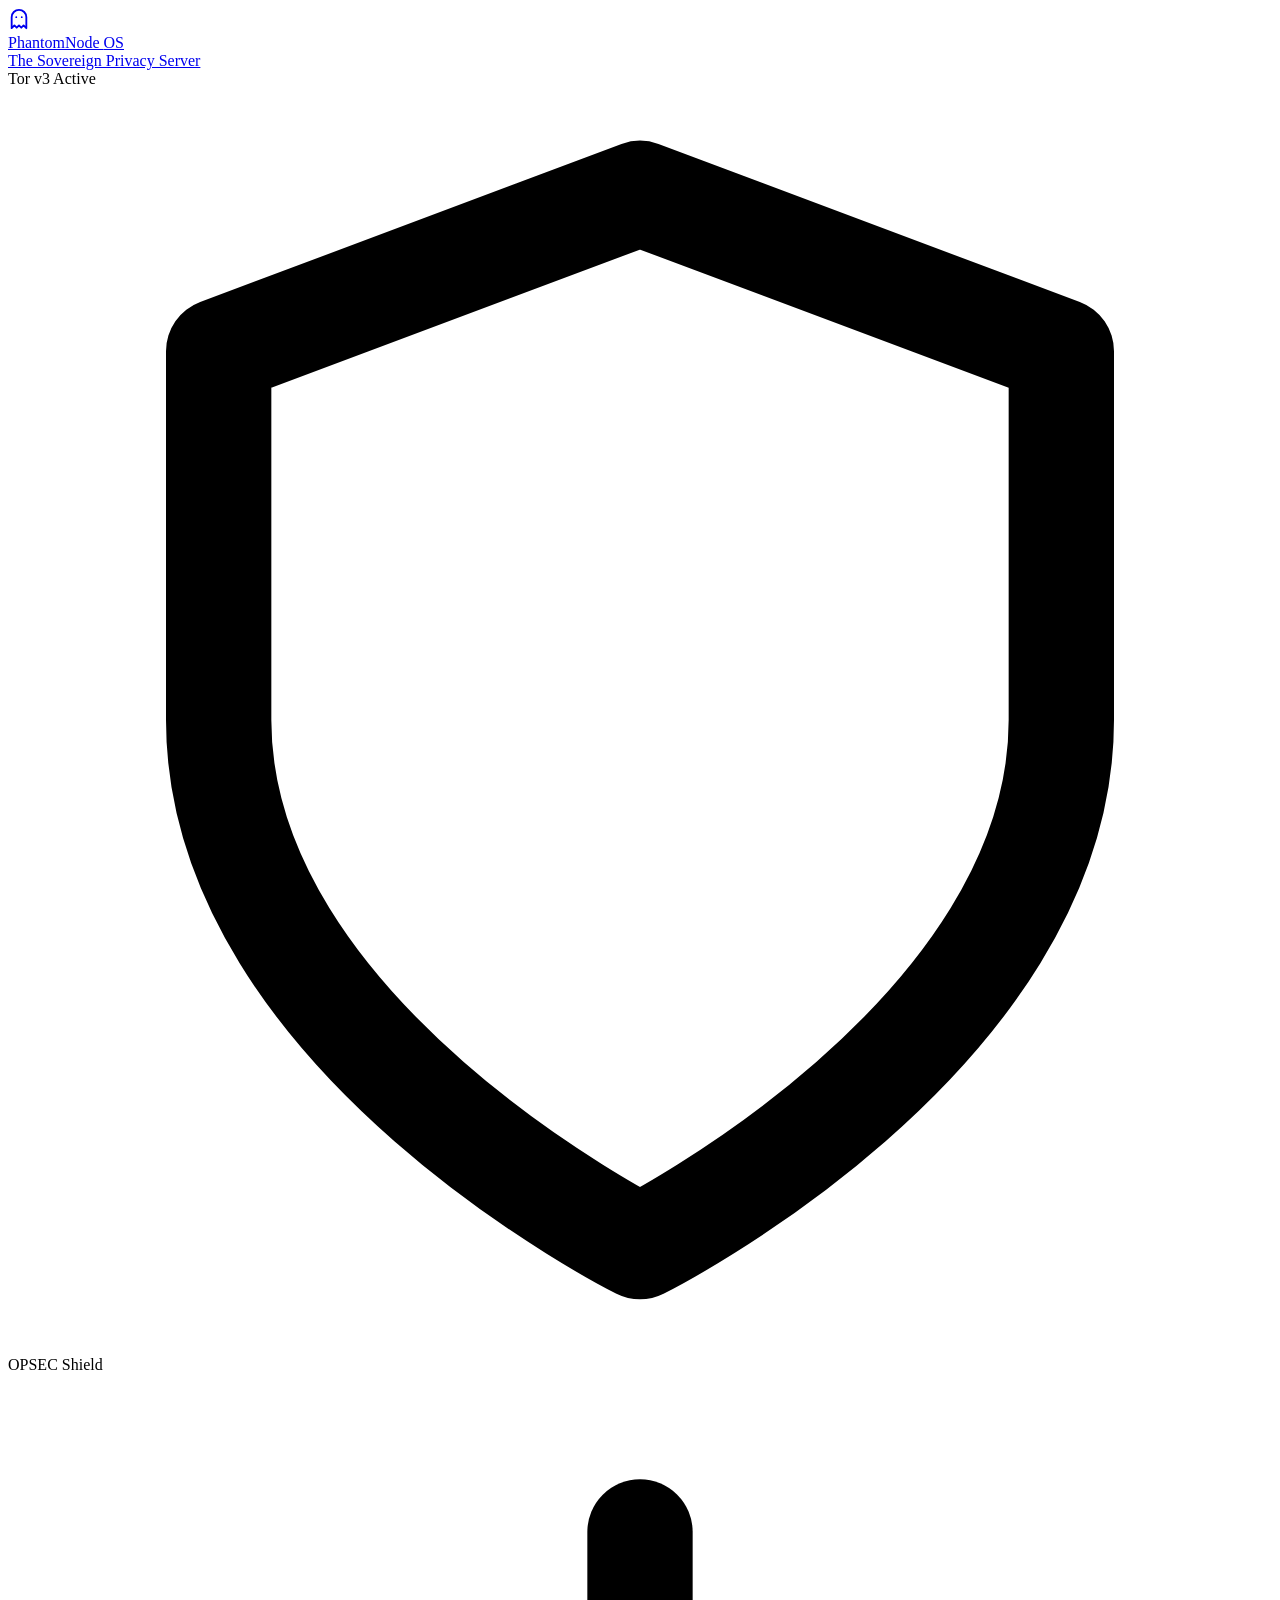
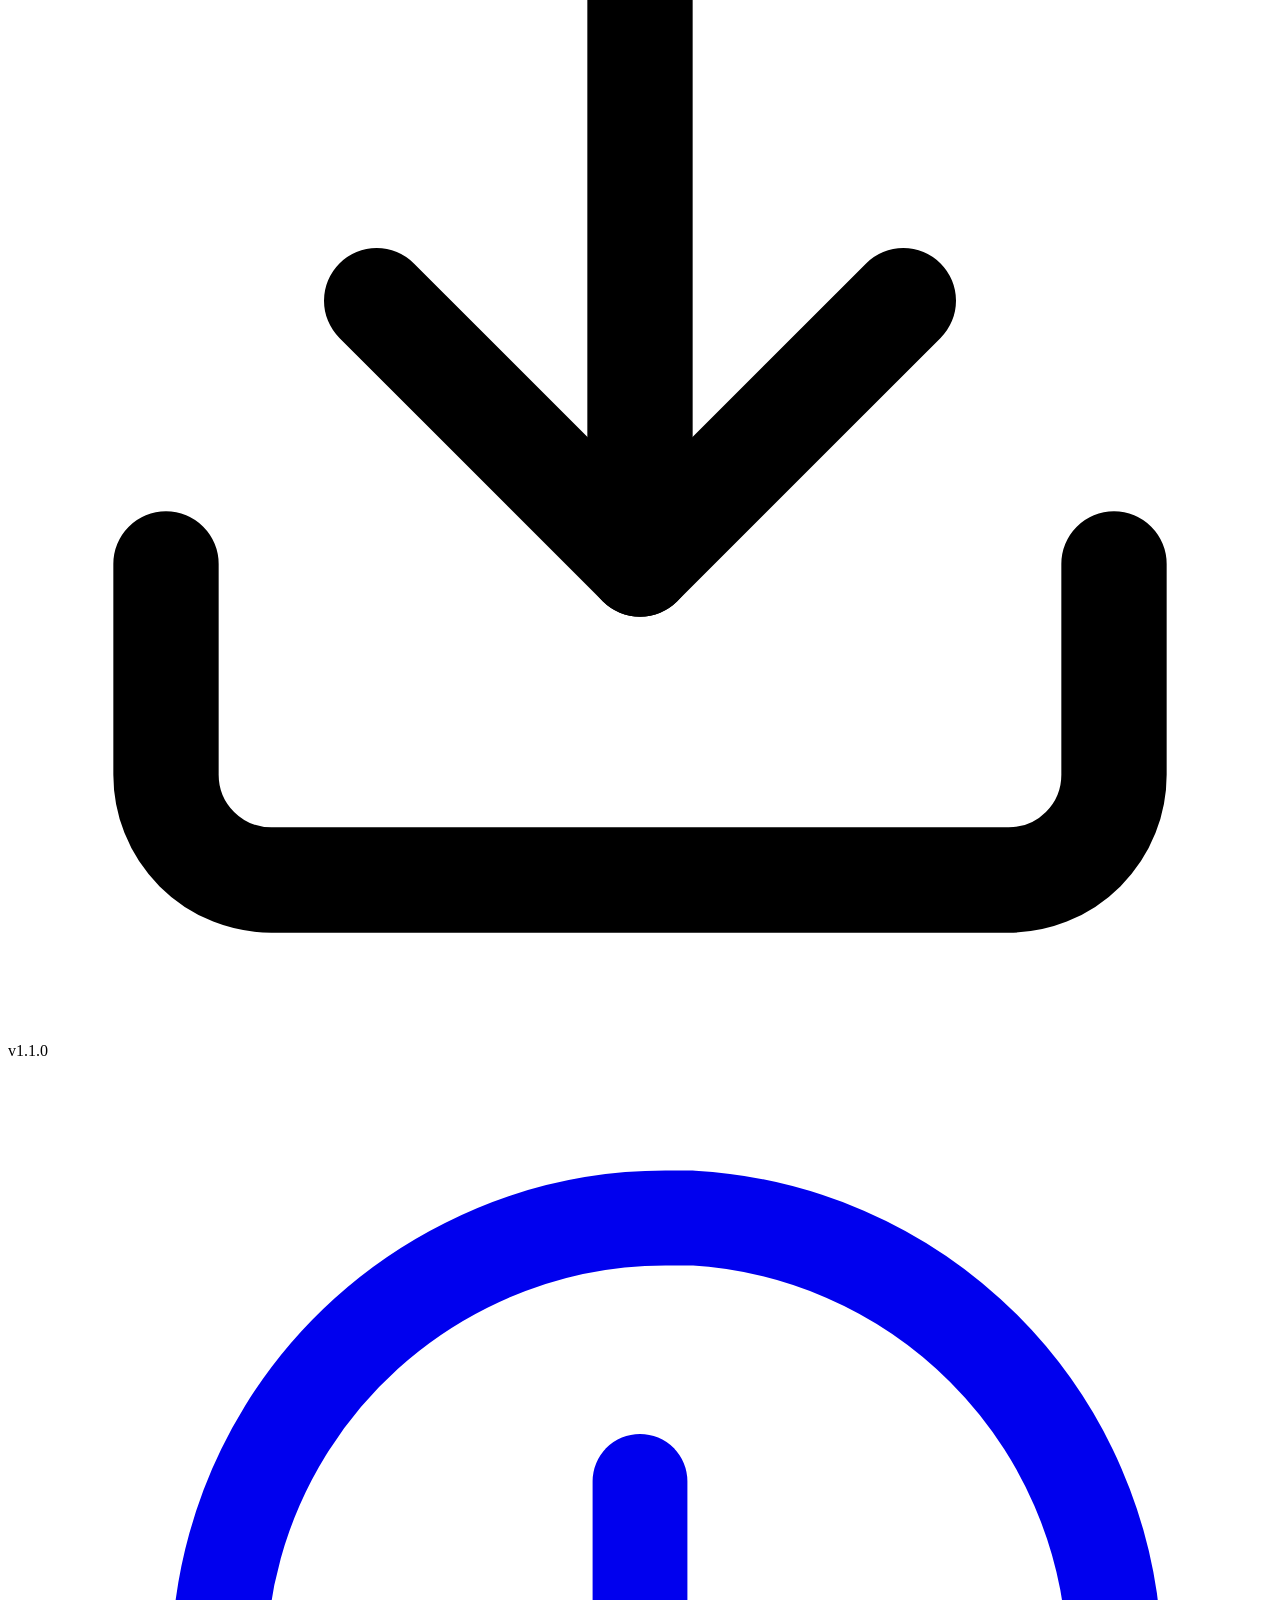
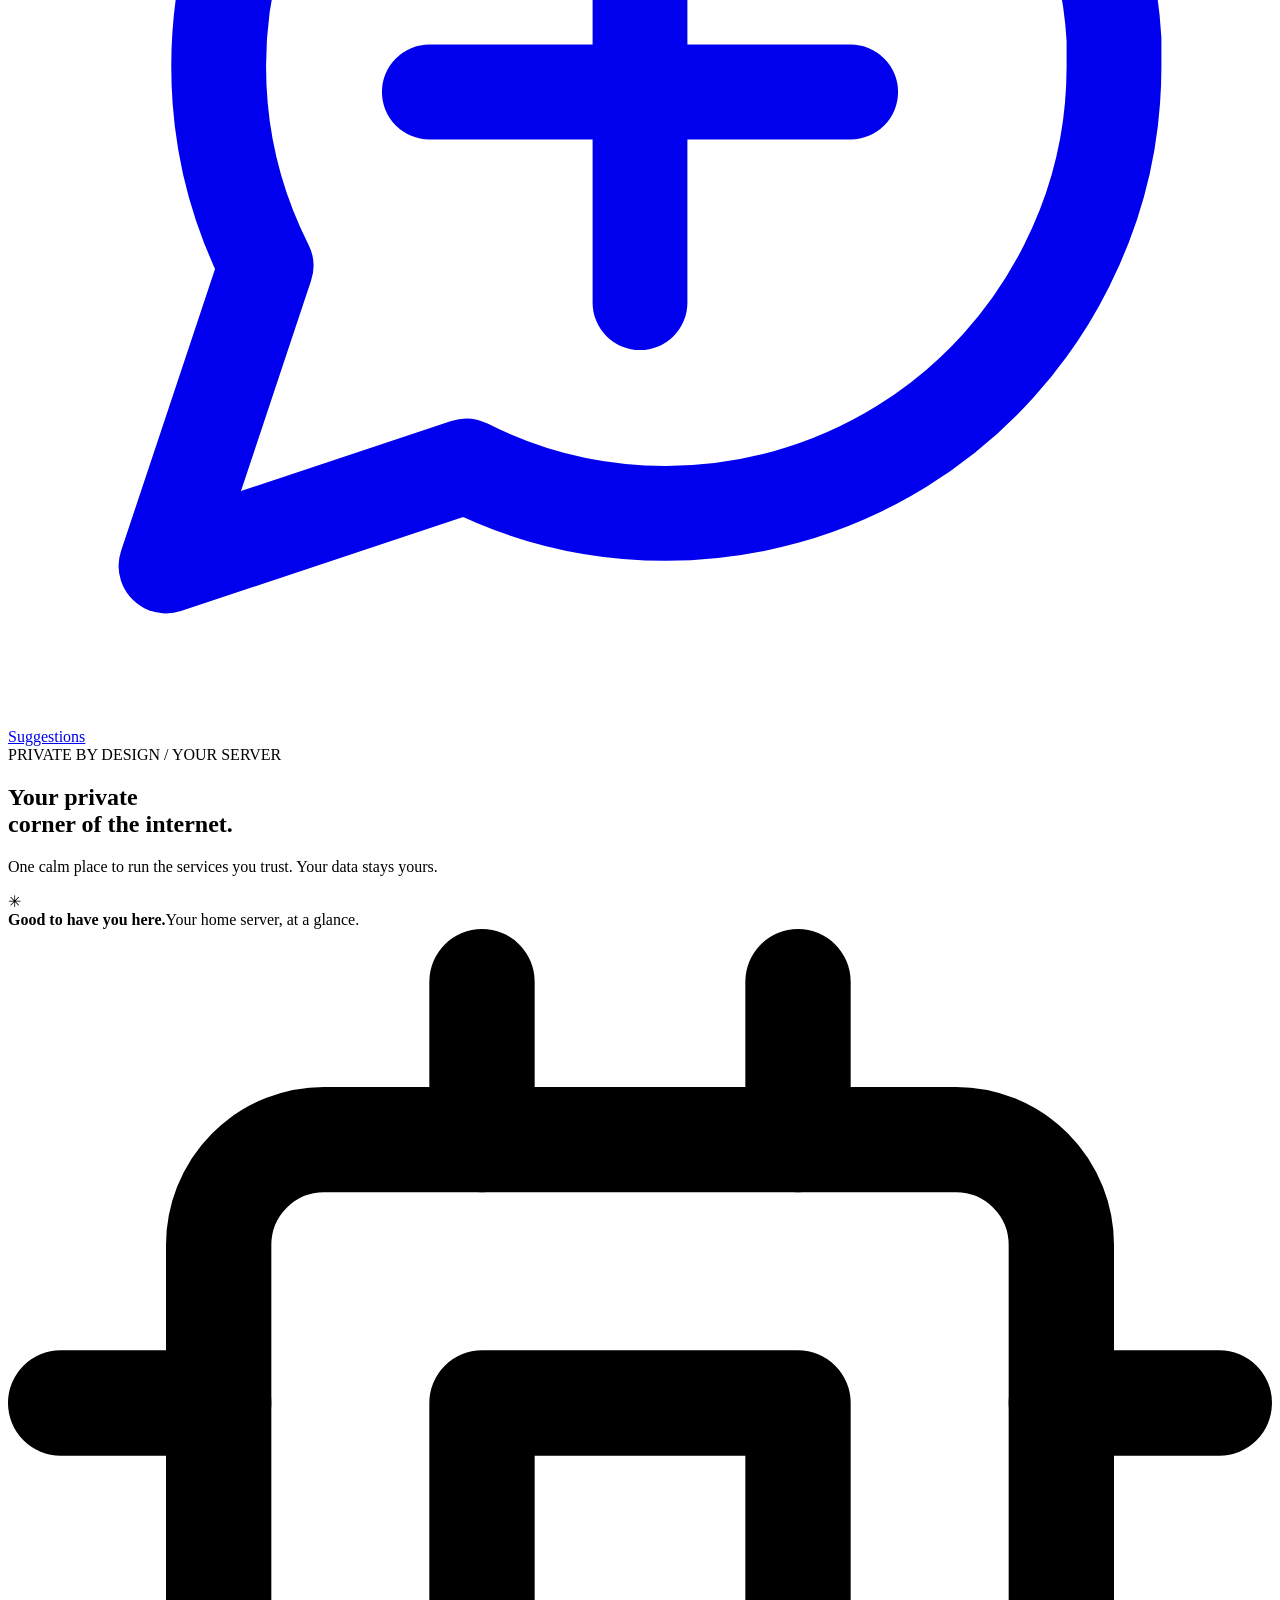
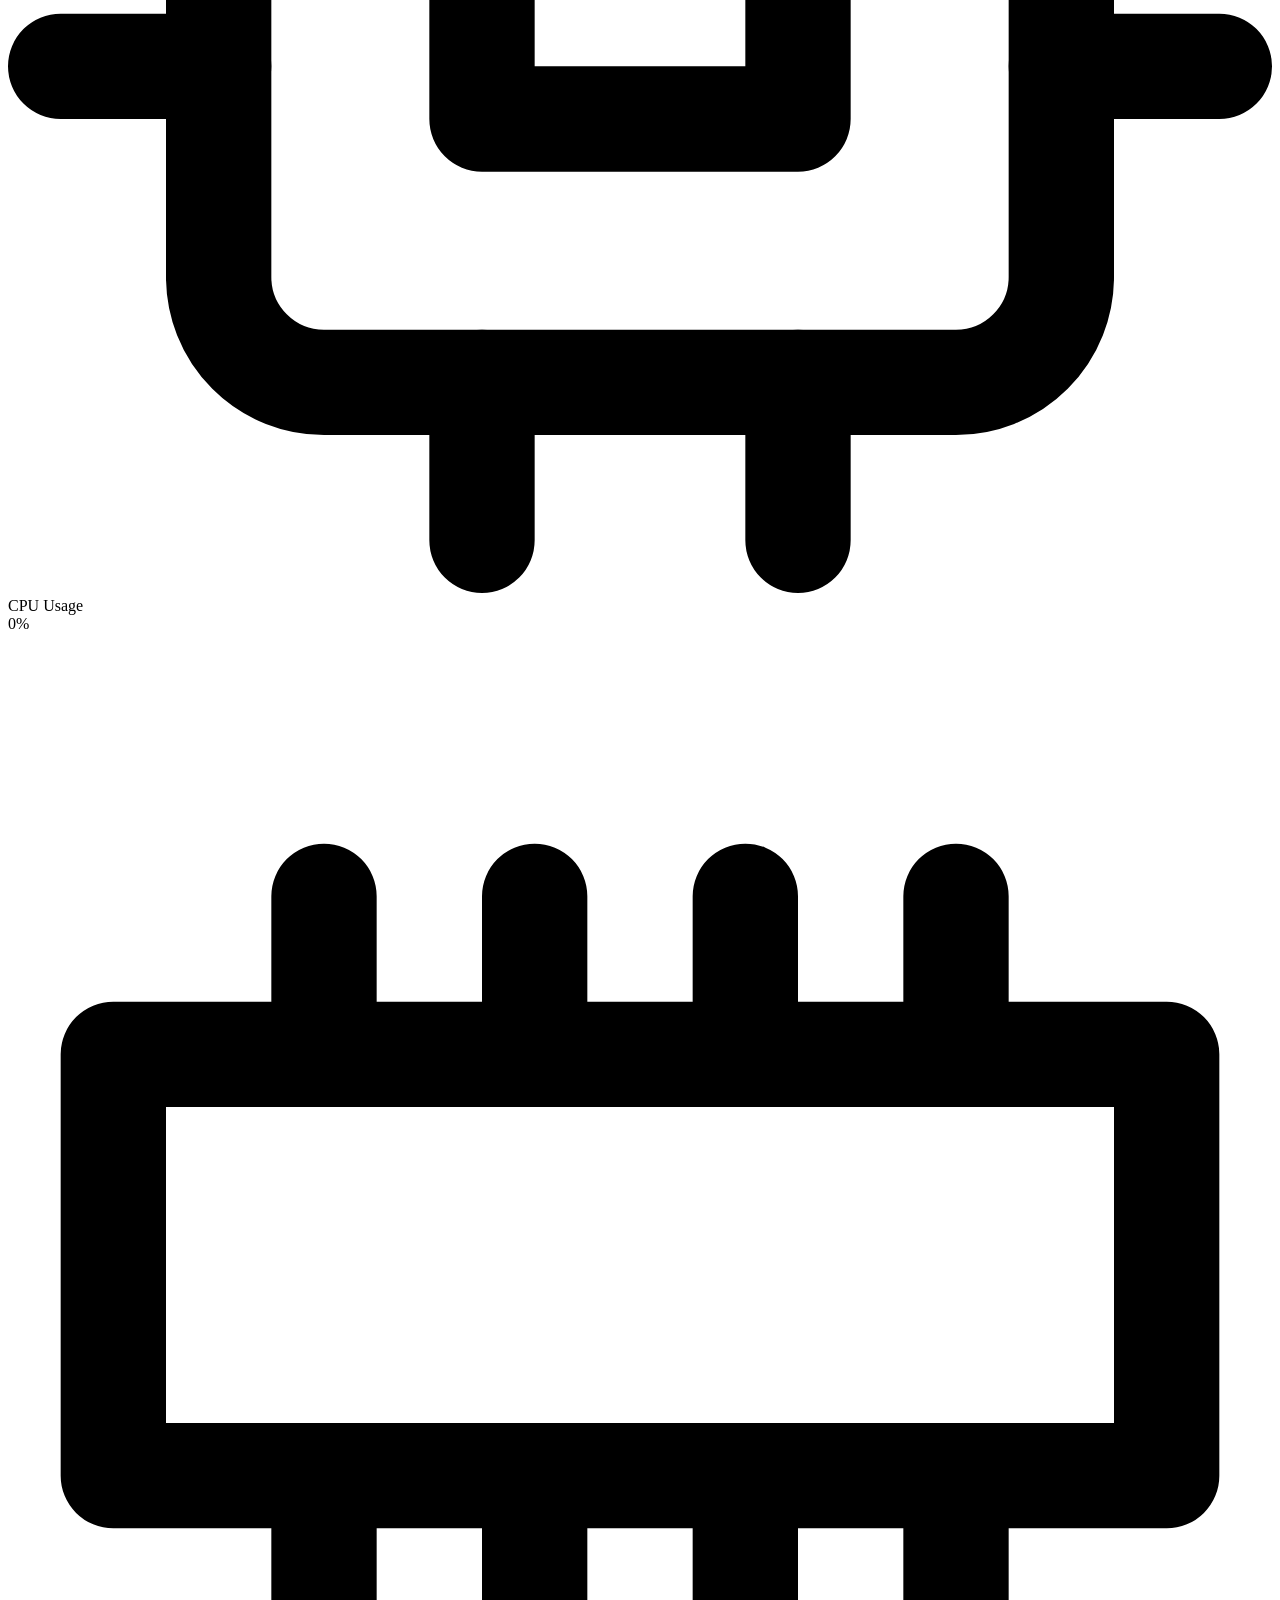
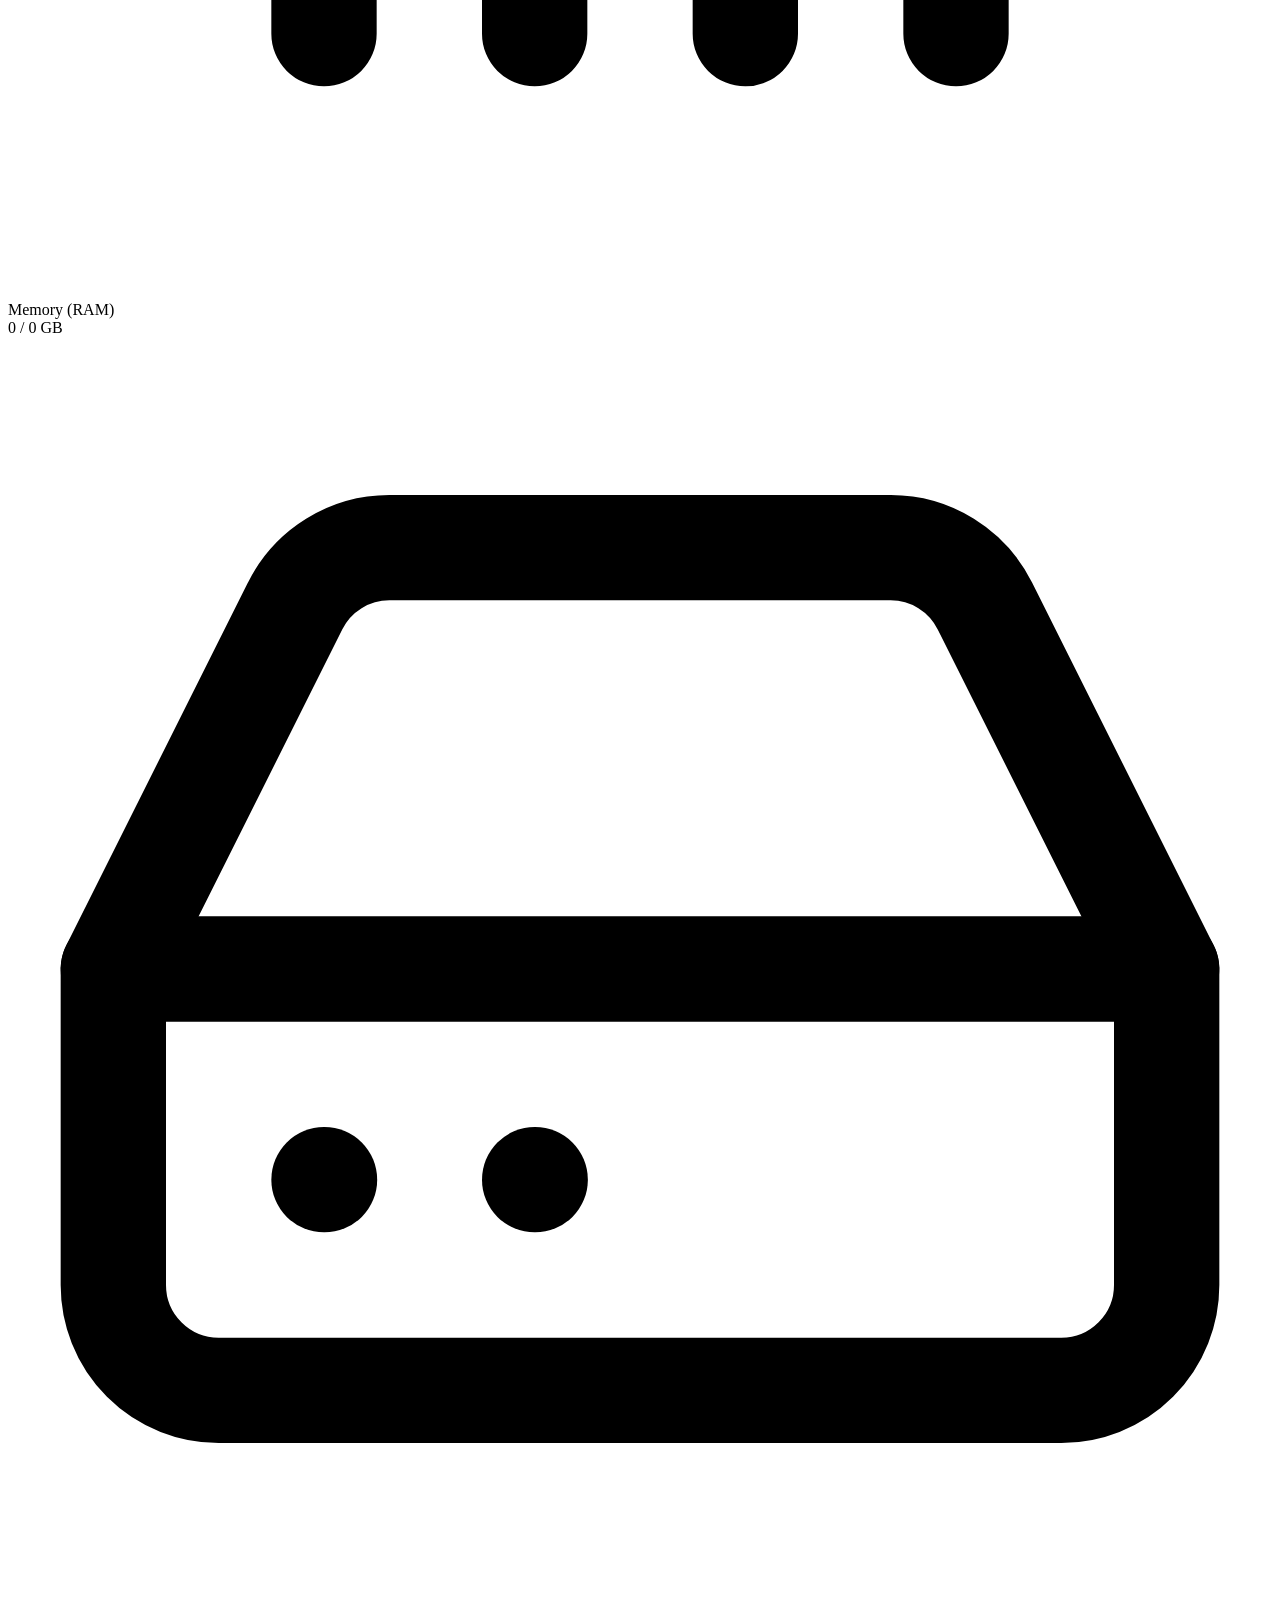
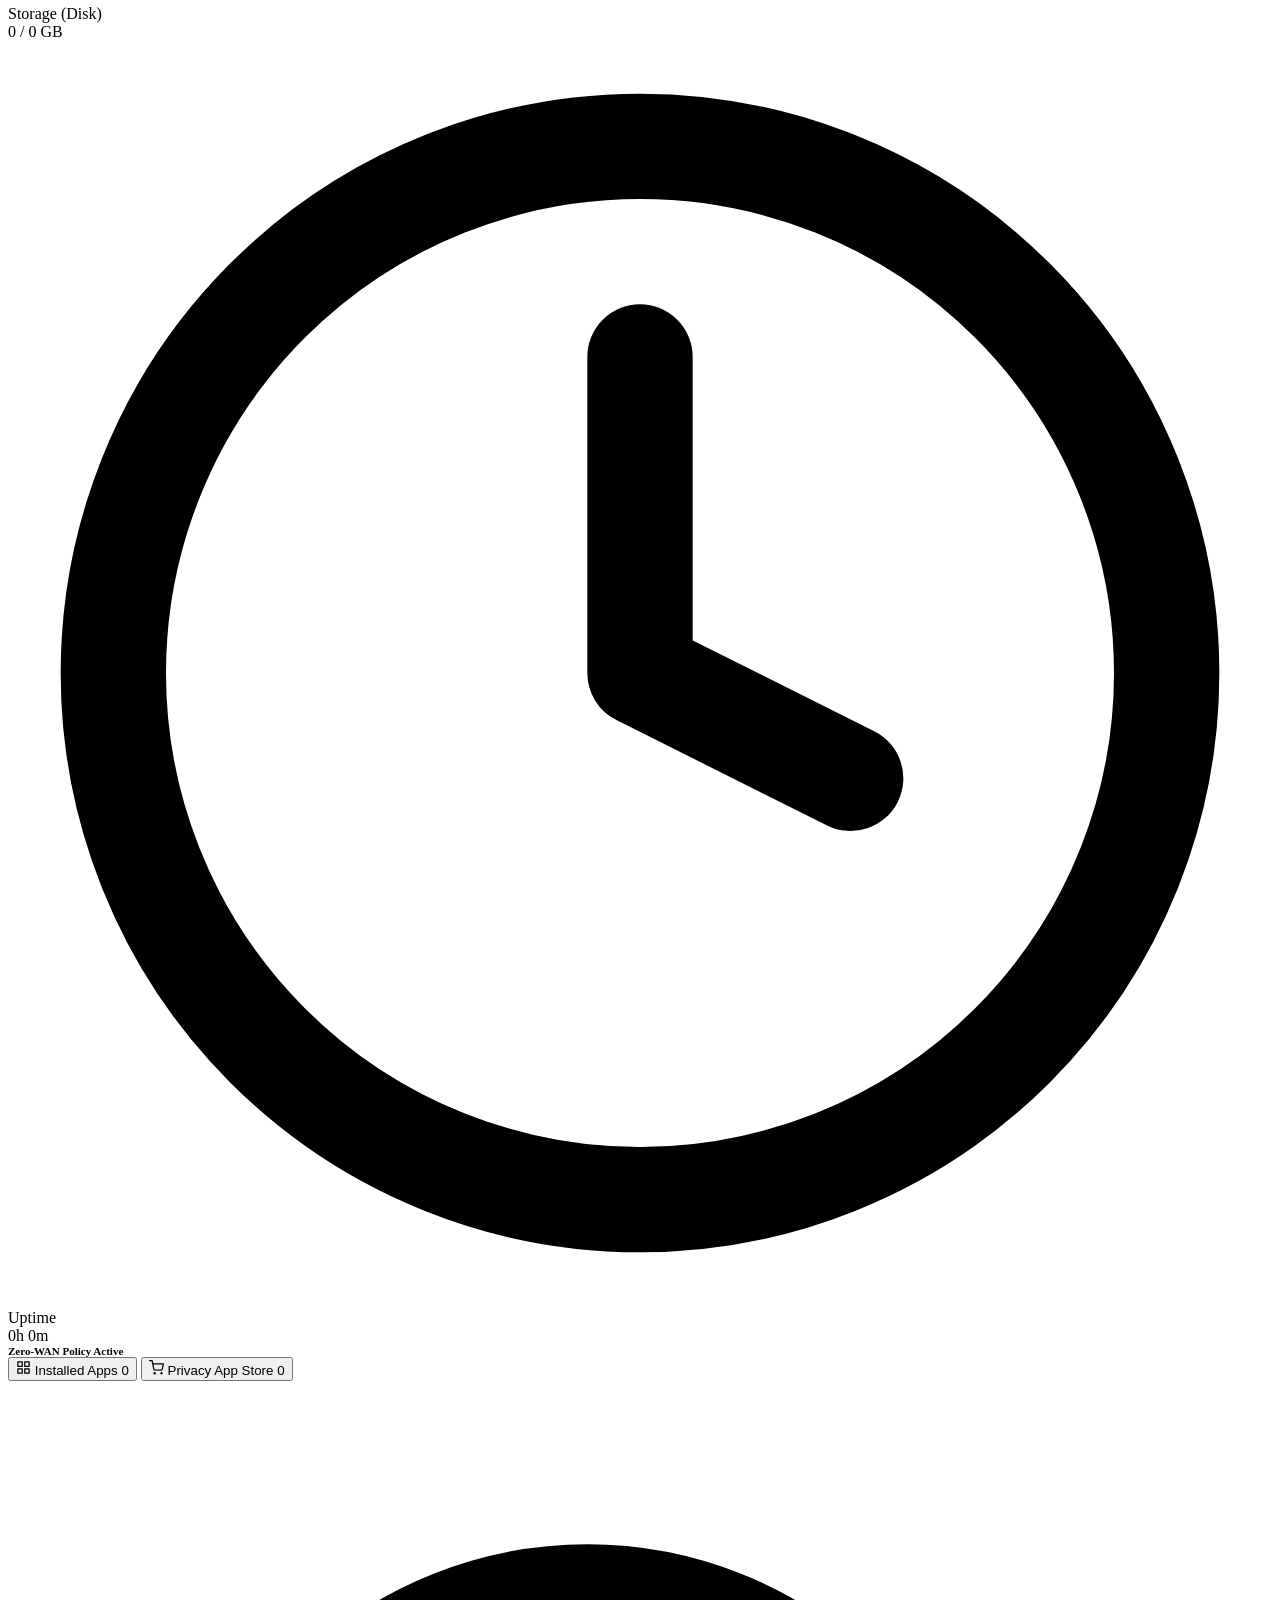
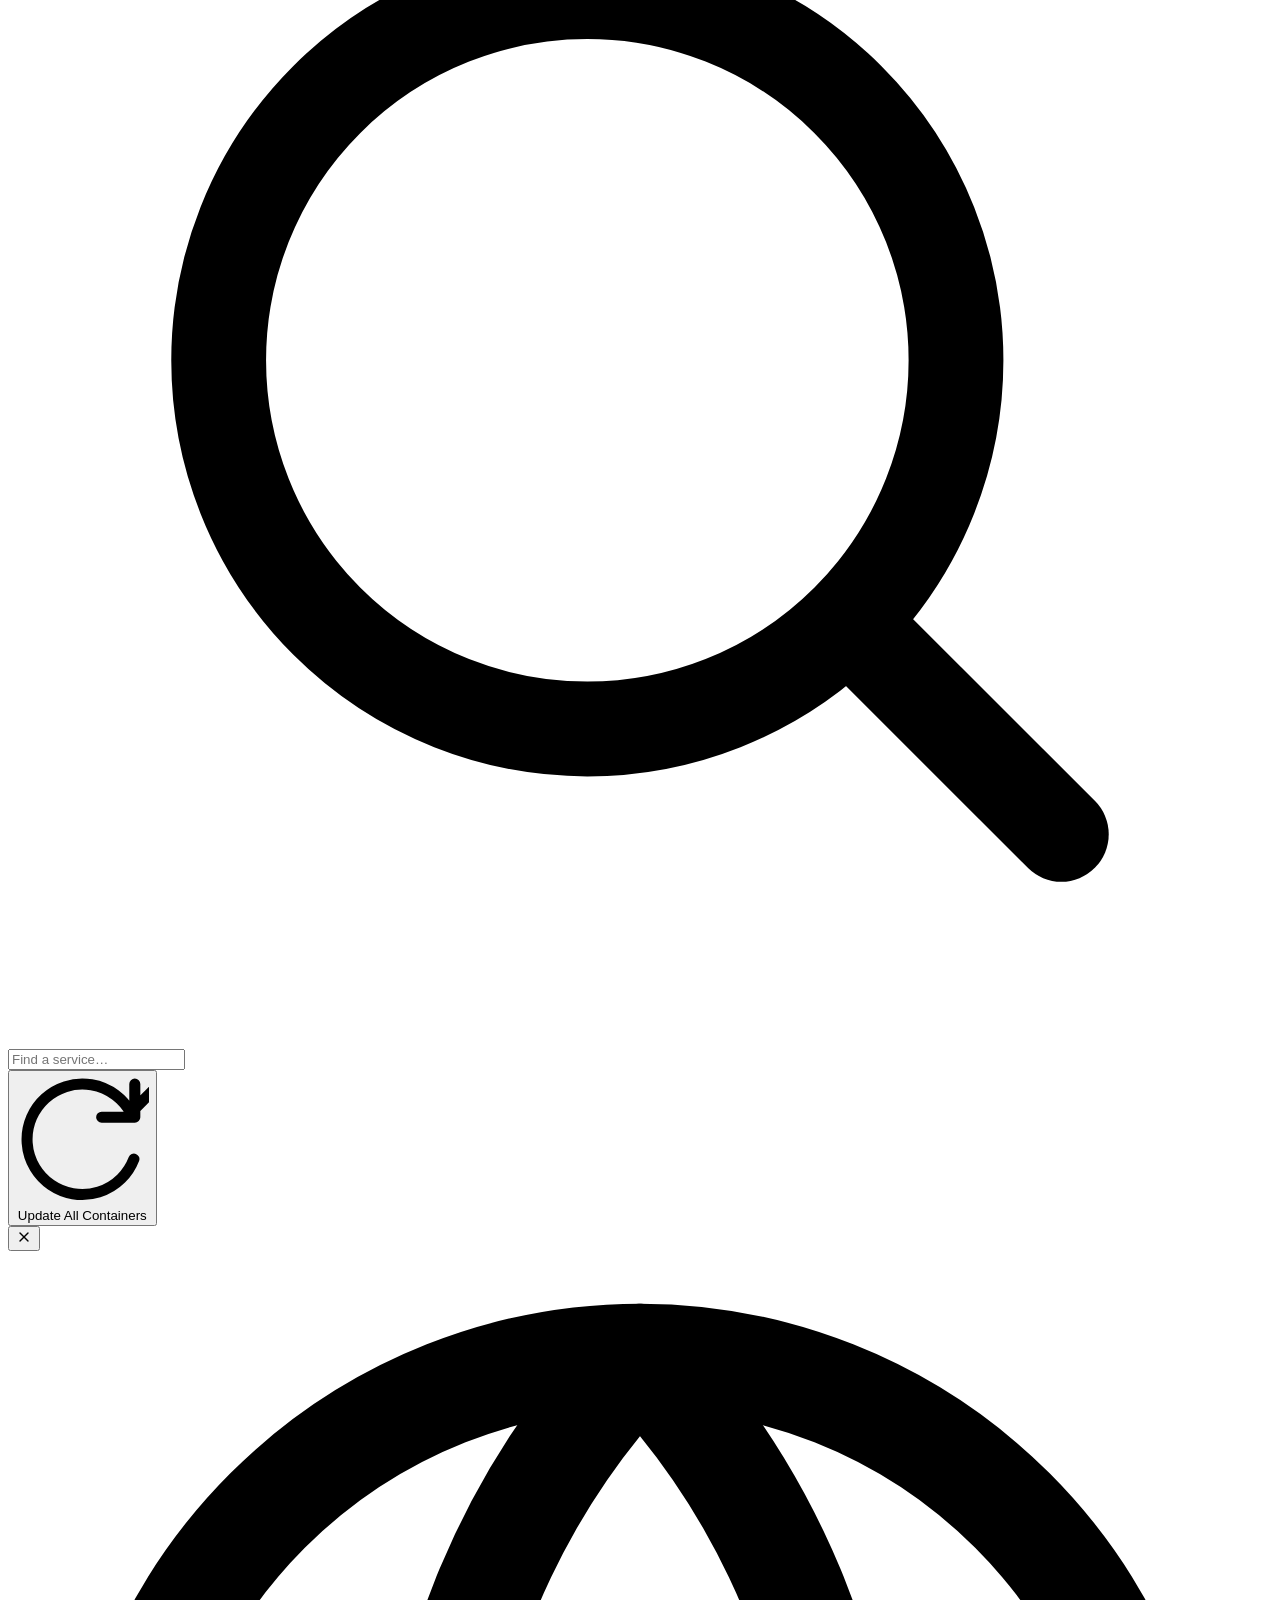
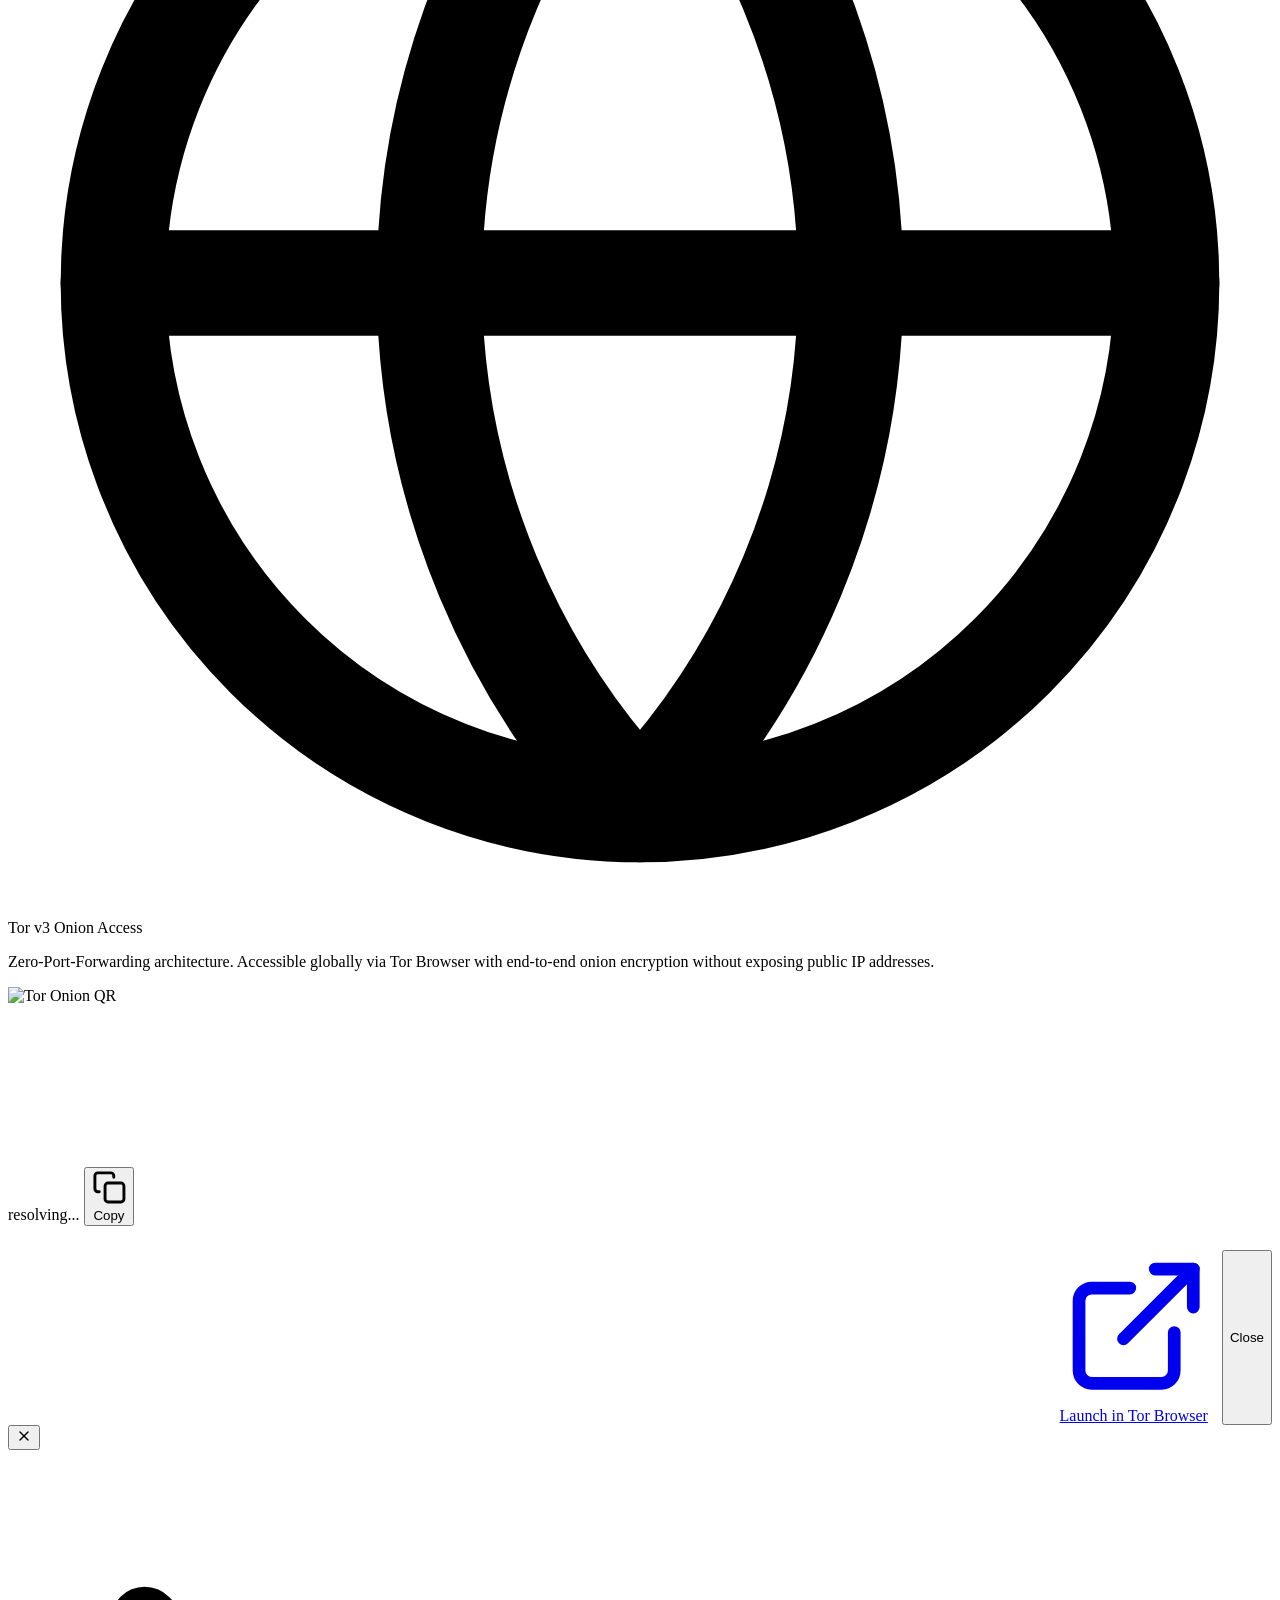
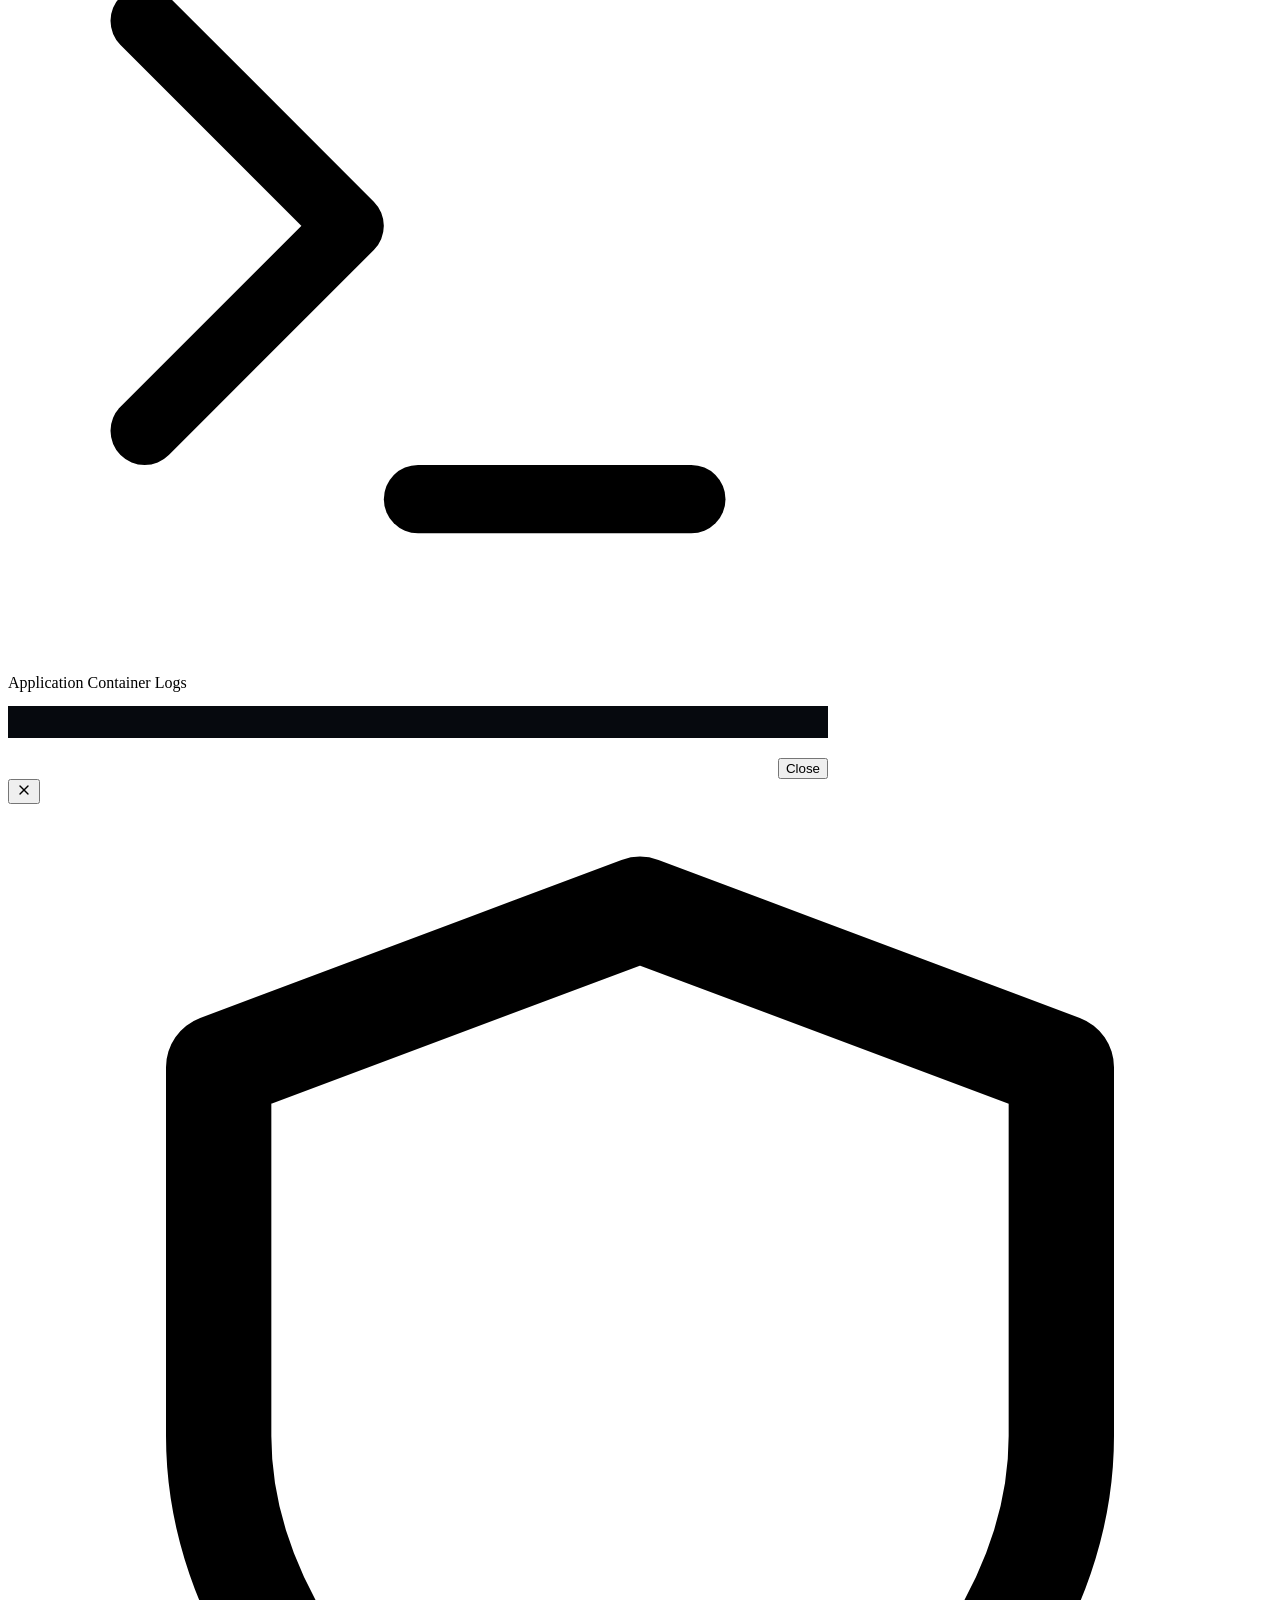
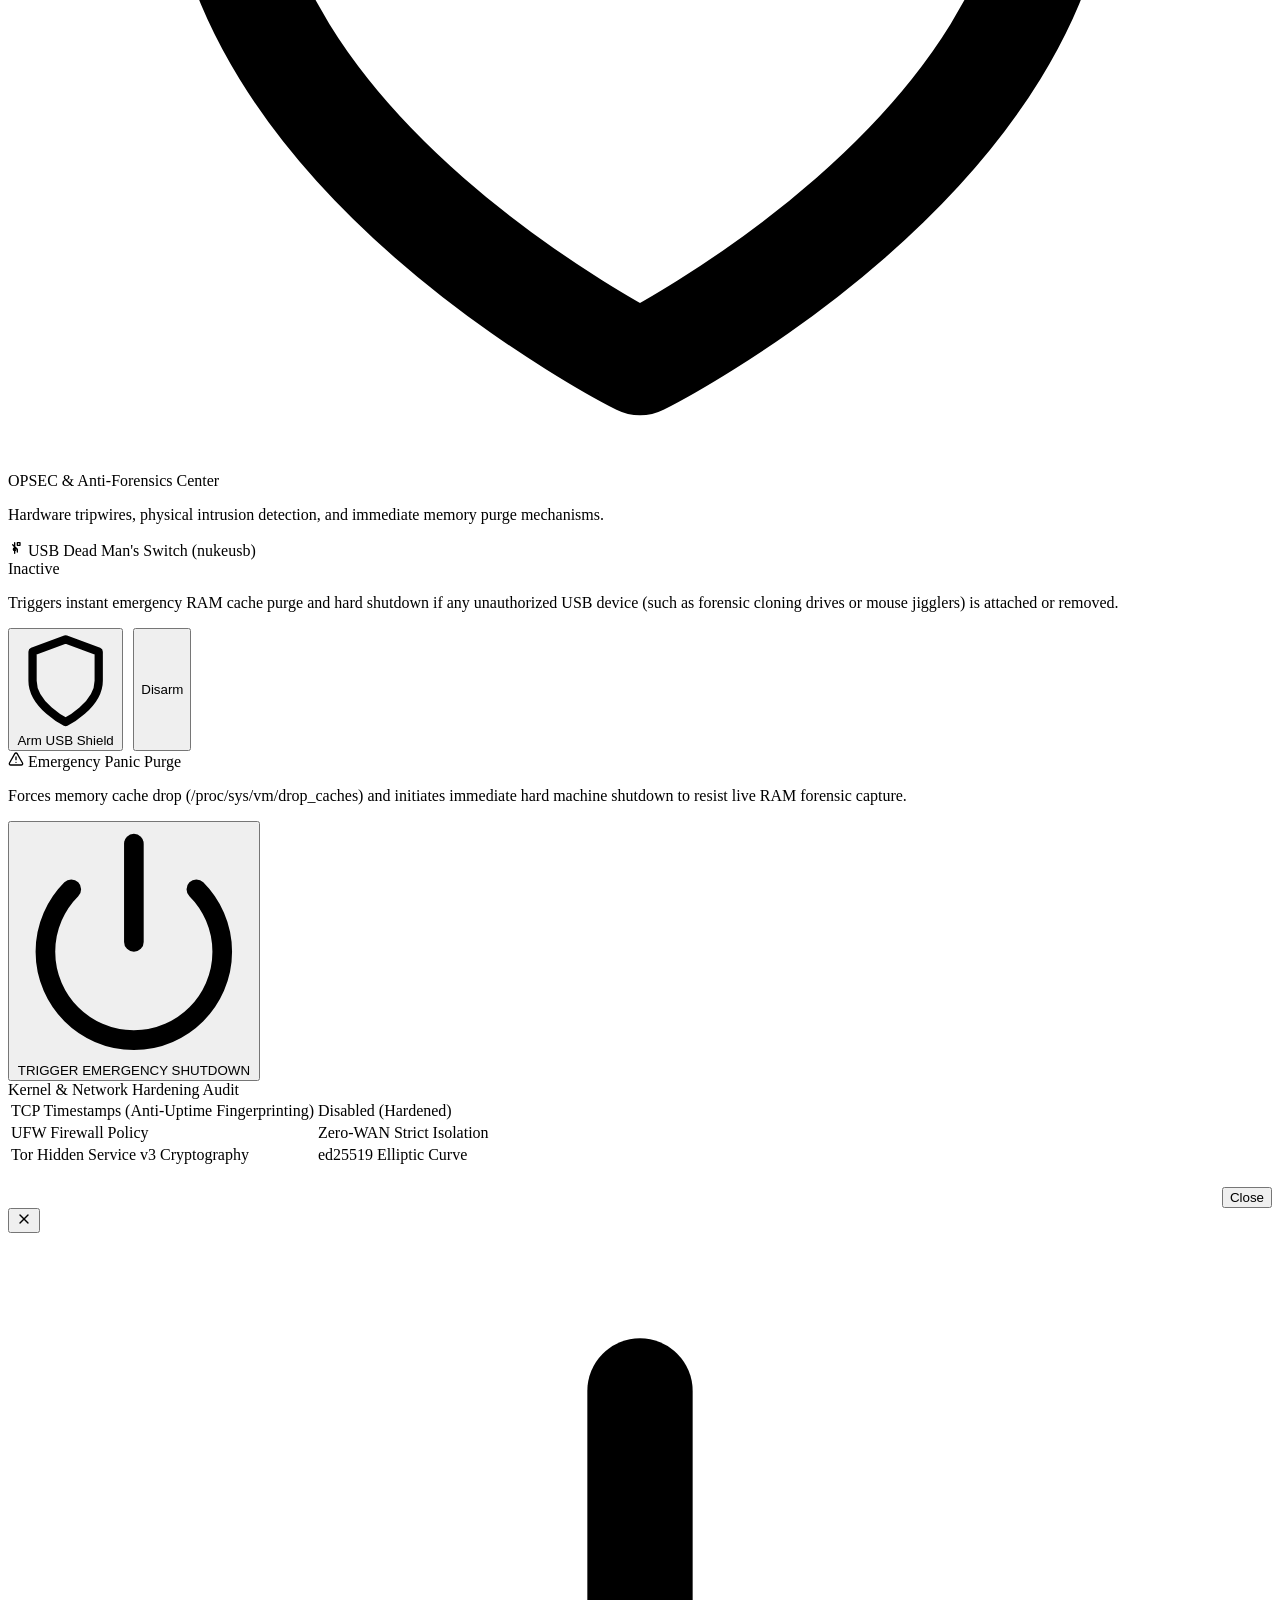
==== dashboard/templates/index.html @ 4f31a7ea "feat: configurable update mirrors with native Tor .onion proxy routing (GitLab/Forgejo over Tor)" ====
<!DOCTYPE html>
<html lang="en">
<head>
    <meta charset="UTF-8">
    <meta name="viewport" content="width=device-width, initial-scale=1.0">
    <title>PhantomNode OS – Sovereign Privacy Server</title>
    <link rel="stylesheet" href="/static/css/style.css">
</head>
<body>

    <!-- Top Navigation Bar -->
    <header class="navbar">
        <a href="/" class="brand">
            <div class="brand-icon-box">
                <svg viewBox="0 0 24 24" width="22" height="22" fill="none" stroke="currentColor" stroke-width="2" stroke-linecap="round" stroke-linejoin="round">
                    <path d="M9 10h.01M15 10h.01M12 2a8 8 0 0 0-8 8v12l3-3 2.5 2.5L12 19l2.5 2.5L17 19l3 3V10a8 8 0 0 0-8-8z"></path>
                </svg>
            </div>
            <div>
                <div class="brand-title">
                    PhantomNode <span class="os-tag">OS</span>
                </div>
                <div class="brand-subtitle">The Sovereign Privacy Server</div>
            </div>
        </a>

        <div class="nav-badges">
            <div id="tor-badge" class="badge badge-green">
                <span id="tor-status-dot" class="status-dot active pulse"></span>
                <span id="tor-status-text">Tor v3 Active</span>
            </div>

            <div id="opsec-badge" class="badge badge-interactive" onclick="showOpsecModal()">
                <svg class="badge-svg" viewBox="0 0 24 24" fill="none" stroke="currentColor" stroke-width="2" stroke-linecap="round" stroke-linejoin="round">
                    <path d="M12 22s8-4 8-10V5l-8-3-8 3v7c0 6 8 10 8 10z"></path>
                </svg>
                <span id="opsec-status-text">OPSEC Shield</span>
            </div>

            <div id="update-badge" class="badge badge-interactive" onclick="showUpdateModal()" title="System Updates">
                <svg class="badge-svg" viewBox="0 0 24 24" fill="none" stroke="currentColor" stroke-width="2" stroke-linecap="round" stroke-linejoin="round">
                    <path d="M21 15v4a2 2 0 0 1-2 2H5a2 2 0 0 1-2-2v-4"></path>
                    <polyline points="7 10 12 15 17 10"></polyline>
                    <line x1="12" y1="15" x2="12" y2="3"></line>
                </svg>
                <span id="update-badge-text">v1.1.0</span>
            </div>

            <a class="badge suggestion-button" href="https://github.com/miatoszs/phantom-node/issues/new/choose" target="_blank" rel="noopener noreferrer" title="Request an app or suggest an improvement">
                <svg class="badge-svg" viewBox="0 0 24 24" fill="none" stroke="currentColor" stroke-width="1.8" stroke-linecap="round" stroke-linejoin="round" aria-hidden="true">
                    <path d="M21 11.5a8.4 8.4 0 0 1-.9 3.8 8.5 8.5 0 0 1-7.6 4.7 8.4 8.4 0 0 1-3.8-.9L3 21l1.9-5.7a8.4 8.4 0 0 1-.9-3.8A8.5 8.5 0 0 1 8.7 3.9a8.4 8.4 0 0 1 3.8-.9h.5a8.5 8.5 0 0 1 8 8v.5Z"></path>
                    <path d="M8 12h8M12 8v8"></path>
                </svg>
                <span>Suggestions</span>
            </a>
        </div>
    </header>

    <!-- Main Workspace -->
    <main class="main-container">

        <!-- Real-Time Hardware & Network Telemetry -->
        <section class="welcome-row">
            <div class="welcome-copy">
                <div class="eyebrow"><span class="eyebrow-line"></span> PRIVATE BY DESIGN <span class="eyebrow-dot">/</span> YOUR SERVER</div>
                <h1>Your private<br><span>corner of the internet.</span></h1>
                <p>One calm place to run the services you trust. Your data stays yours.</p>
            </div>
            <div class="welcome-note">
                <span class="note-mark">✳</span>
                <div><strong>Good to have you here.</strong><span>Your home server, at a glance.</span></div>
            </div>
        </section>

        <section class="stats-grid">
            <div class="stat-card">
                <div class="stat-header">
                    <div class="stat-header-title">
                        <svg class="stat-icon" viewBox="0 0 24 24" fill="none" stroke="currentColor" stroke-width="2" stroke-linecap="round" stroke-linejoin="round">
                            <rect x="4" y="4" width="16" height="16" rx="2"></rect>
                            <rect x="9" y="9" width="6" height="6"></rect>
                            <path d="M9 1v3M15 1v3M9 20v3M15 20v3M20 9h3M20 14h3M1 9h3M1 14h3"></path>
                        </svg>
                        <span>CPU Usage</span>
                    </div>
                    <span id="cpu-val" class="stat-value">0%</span>
                </div>
                <div class="progress-bar-bg">
                    <div id="cpu-bar" class="progress-bar-fill bar-cyan" style="width: 0%;"></div>
                </div>
            </div>

            <div class="stat-card">
                <div class="stat-header">
                    <div class="stat-header-title">
                        <svg class="stat-icon" viewBox="0 0 24 24" fill="none" stroke="currentColor" stroke-width="2" stroke-linecap="round" stroke-linejoin="round">
                            <path d="M6 19v-3M10 19v-3M14 19v-3M18 19v-3M6 8V5M10 8V5M14 8V5M18 8V5M2 8h20v8H2z"></path>
                        </svg>
                        <span>Memory (RAM)</span>
                    </div>
                    <span id="ram-val" class="stat-value">0 / 0 GB</span>
                </div>
                <div class="progress-bar-bg">
                    <div id="ram-bar" class="progress-bar-fill bar-purple" style="width: 0%;"></div>
                </div>
            </div>

            <div class="stat-card">
                <div class="stat-header">
                    <div class="stat-header-title">
                        <svg class="stat-icon" viewBox="0 0 24 24" fill="none" stroke="currentColor" stroke-width="2" stroke-linecap="round" stroke-linejoin="round">
                            <line x1="22" y1="12" x2="2" y2="12"></line>
                            <path d="M5.45 5.11 2 12v6a2 2 0 0 0 2 2h16a2 2 0 0 0 2-2v-6l-3.45-6.89A2 2 0 0 0 16.76 4H7.24a2 2 0 0 0-1.79 1.11z"></path>
                            <line x1="6" y1="16" x2="6.01" y2="16"></line>
                            <line x1="10" y1="16" x2="10.01" y2="16"></line>
                        </svg>
                        <span>Storage (Disk)</span>
                    </div>
                    <span id="disk-val" class="stat-value">0 / 0 GB</span>
                </div>
                <div class="progress-bar-bg">
                    <div id="disk-bar" class="progress-bar-fill bar-green" style="width: 0%;"></div>
                </div>
            </div>

            <div class="stat-card">
                <div class="stat-header">
                    <div class="stat-header-title">
                        <svg class="stat-icon" viewBox="0 0 24 24" fill="none" stroke="currentColor" stroke-width="2" stroke-linecap="round" stroke-linejoin="round">
                            <circle cx="12" cy="12" r="10"></circle>
                            <polyline points="12 6 12 12 16 14"></polyline>
                        </svg>
                        <span>Uptime</span>
                    </div>
                    <span id="uptime-val" class="stat-value">0h 0m</span>
                </div>
                <div style="font-size: 11px; color: var(--accent-cyan); font-weight: 600; display: flex; align-items: center; gap: 4px;">
                    Zero-WAN Policy Active
                </div>
            </div>
        </section>

        <!-- View Controls & Tabs -->
        <section class="view-bar">
            <div class="tabs-group">
                <button class="tab-btn active" data-tab="installed">
                    <svg width="15" height="15" viewBox="0 0 24 24" fill="none" stroke="currentColor" stroke-width="2" stroke-linecap="round" stroke-linejoin="round">
                        <rect x="3" y="3" width="7" height="7"></rect>
                        <rect x="14" y="3" width="7" height="7"></rect>
                        <rect x="14" y="14" width="7" height="7"></rect>
                        <rect x="3" y="14" width="7" height="7"></rect>
                    </svg>
                    <span>Installed Apps</span>
                    <span id="installed-counter" class="tab-counter">0</span>
                </button>
                <button class="tab-btn" data-tab="catalog">
                    <svg width="15" height="15" viewBox="0 0 24 24" fill="none" stroke="currentColor" stroke-width="2" stroke-linecap="round" stroke-linejoin="round">
                        <circle cx="9" cy="21" r="1"></circle>
                        <circle cx="20" cy="21" r="1"></circle>
                        <path d="M1 1h4l2.68 13.39a2 2 0 0 0 2 1.61h9.72a2 2 0 0 0 2-1.61L23 6H6"></path>
                    </svg>
                    <span>Privacy App Store</span>
                    <span id="catalog-counter" class="tab-counter">0</span>
                </button>
            </div>
            <div class="view-tools">
                <label class="app-search" for="app-search-input">
                    <svg viewBox="0 0 24 24" fill="none" stroke="currentColor" stroke-width="1.8" stroke-linecap="round"><circle cx="11" cy="11" r="7"></circle><path d="m20 20-4-4"></path></svg>
                    <input id="app-search-input" type="search" placeholder="Find a service…" autocomplete="off">
                </label>
                <div id="installed-actions" style="display: flex; gap: 8px;">
                <button class="btn btn-secondary" id="btn-update-all-apps" onclick="updateAllApps()" title="Pull latest Docker images and update all installed containers">
                    <svg class="btn-icon" viewBox="0 0 24 24" fill="none" stroke="currentColor" stroke-width="2" stroke-linecap="round" stroke-linejoin="round"><path d="M21.5 2v6h-6M21.34 15.57a10 10 0 1 1-.57-8.38l5.67-5.67"/></svg>
                    <span>Update All Containers</span>
                </button>
                </div>
            </div>
        </section>

        <!-- Dynamic Applications Grid -->
        <section id="apps-grid" class="app-grid"></section>

    </main>

    <!-- Tor Onion & QR Code Modal -->
    <div id="onion-modal" class="modal-overlay" onclick="handleBackdropClick(event, 'onion-modal')">
        <div class="modal-box">
            <button class="modal-close-btn" onclick="closeOnionModal()">
                <svg width="16" height="16" viewBox="0 0 24 24" fill="none" stroke="currentColor" stroke-width="2" stroke-linecap="round" stroke-linejoin="round">
                    <line x1="18" y1="6" x2="6" y2="18"></line>
                    <line x1="6" y1="6" x2="18" y2="18"></line>
                </svg>
            </button>
            <div class="modal-header-row">
                <svg class="modal-header-icon" viewBox="0 0 24 24" fill="none" stroke="currentColor" stroke-width="2" stroke-linecap="round" stroke-linejoin="round">
                    <circle cx="12" cy="12" r="10"></circle>
                    <path d="M12 2a14.5 14.5 0 0 0 0 20 14.5 14.5 0 0 0 0-20"></path>
                    <path d="M2 12h20"></path>
                </svg>
                <div class="modal-title" id="onion-title">Tor v3 Onion Access</div>
            </div>
            <p class="modal-subtitle">
                Zero-Port-Forwarding architecture. Accessible globally via Tor Browser with end-to-end onion encryption without exposing public IP addresses.
            </p>

            <div class="qr-container">
                <div class="qr-canvas-wrap">
                    <img id="onion-qr" src="" alt="Tor Onion QR" width="180" height="180" style="display: block;">
                </div>
                <div class="onion-box">
                    <span id="onion-address">resolving...</span>
                    <button class="btn btn-secondary" onclick="copyOnion()">
                        <svg class="btn-icon" viewBox="0 0 24 24" fill="none" stroke="currentColor" stroke-width="2" stroke-linecap="round" stroke-linejoin="round">
                            <rect x="9" y="9" width="13" height="13" rx="2" ry="2"></rect>
                            <path d="M5 15H4a2 2 0 0 1-2-2V4a2 2 0 0 1 2-2h9a2 2 0 0 1 2 2v1"></path>
                        </svg>
                        <span>Copy</span>
                    </button>
                </div>
            </div>

            <div style="display: flex; justify-content: flex-end; gap: 10px; margin-top: 24px;">
                <a id="onion-link" href="#" target="_blank" class="btn btn-primary">
                    <svg class="btn-icon" viewBox="0 0 24 24" fill="none" stroke="currentColor" stroke-width="2" stroke-linecap="round" stroke-linejoin="round">
                        <path d="M18 13v6a2 2 0 0 1-2 2H5a2 2 0 0 1-2-2V8a2 2 0 0 1 2-2h6"></path>
                        <polyline points="15 3 21 3 21 9"></polyline>
                        <line x1="10" y1="14" x2="21" y2="3"></line>
                    </svg>
                    <span>Launch in Tor Browser</span>
                </a>
                <button class="btn btn-secondary" onclick="closeOnionModal()">Close</button>
            </div>
        </div>
    </div>

    <!-- Container Logs Modal -->
    <div id="logs-modal" class="modal-overlay" onclick="handleBackdropClick(event, 'logs-modal')">
        <div class="modal-box" style="max-width: 820px;">
            <button class="modal-close-btn" onclick="closeLogsModal()">
                <svg width="16" height="16" viewBox="0 0 24 24" fill="none" stroke="currentColor" stroke-width="2" stroke-linecap="round" stroke-linejoin="round">
                    <line x1="18" y1="6" x2="6" y2="18"></line>
                    <line x1="6" y1="6" x2="18" y2="18"></line>
                </svg>
            </button>
            <div class="modal-header-row">
                <svg class="modal-header-icon" viewBox="0 0 24 24" fill="none" stroke="currentColor" stroke-width="2" stroke-linecap="round" stroke-linejoin="round">
                    <polyline points="4 17 10 11 4 5"></polyline>
                    <line x1="12" y1="19" x2="20" y2="19"></line>
                </svg>
                <div class="modal-title" id="logs-title">Application Container Logs</div>
            </div>
            <pre id="logs-content" style="background: #06090e; border: 1px solid var(--border-color); border-radius: var(--radius-md); padding: 16px; font-size: 12px; max-height: 420px; overflow-y: auto; color: #94a3b8; font-family: ui-monospace, SFMono-Regular, monospace; white-space: pre-wrap; word-break: break-all; margin-top: 14px;"></pre>
            <div style="display: flex; justify-content: flex-end; margin-top: 20px;">
                <button class="btn btn-secondary" onclick="closeLogsModal()">Close</button>
            </div>
        </div>
    </div>

    <!-- OPSEC Shield & Hardware Anti-Forensics Modal -->
    <div id="opsec-modal" class="modal-overlay" onclick="handleBackdropClick(event, 'opsec-modal')">
        <div class="modal-box">
            <button class="modal-close-btn" onclick="closeOpsecModal()">
                <svg width="16" height="16" viewBox="0 0 24 24" fill="none" stroke="currentColor" stroke-width="2" stroke-linecap="round" stroke-linejoin="round">
                    <line x1="18" y1="6" x2="6" y2="18"></line>
                    <line x1="6" y1="6" x2="18" y2="18"></line>
                </svg>
            </button>
            <div class="modal-header-row">
                <svg class="modal-header-icon" style="color: var(--accent-purple);" viewBox="0 0 24 24" fill="none" stroke="currentColor" stroke-width="2" stroke-linecap="round" stroke-linejoin="round">
                    <path d="M12 22s8-4 8-10V5l-8-3-8 3v7c0 6 8 10 8 10z"></path>
                </svg>
                <div class="modal-title">OPSEC & Anti-Forensics Center</div>
            </div>
            <p class="modal-subtitle">
                Hardware tripwires, physical intrusion detection, and immediate memory purge mechanisms.
            </p>

            <!-- USB Dead Man's Switch -->
            <div class="opsec-section">
                <div class="opsec-header">
                    <div class="opsec-title">
                        <svg width="16" height="16" viewBox="0 0 24 24" fill="none" stroke="currentColor" stroke-width="2" stroke-linecap="round" stroke-linejoin="round">
                            <circle cx="10" cy="14" r="2"></circle>
                            <path d="m7 7 3 3M10 4v16M14 4h4v4h-4zM10 10l4 4M14 14v4"></path>
                        </svg>
                        <span>USB Dead Man's Switch (nukeusb)</span>
                    </div>
                    <span id="usb-status-tag" class="tag-badge tag-ram">Inactive</span>
                </div>
                <p class="opsec-desc">
                    Triggers instant emergency RAM cache purge and hard shutdown if any unauthorized USB device (such as forensic cloning drives or mouse jigglers) is attached or removed.
                </p>
                <div style="display: flex; gap: 10px;">
                    <button class="btn btn-primary" onclick="toggleUsb(true)">
                        <svg class="btn-icon" viewBox="0 0 24 24" fill="none" stroke="currentColor" stroke-width="2" stroke-linecap="round" stroke-linejoin="round">
                            <path d="M12 22s8-4 8-10V5l-8-3-8 3v7c0 6 8 10 8 10z"></path>
                        </svg>
                        <span>Arm USB Shield</span>
                    </button>
                    <button class="btn btn-secondary" onclick="toggleUsb(false)">Disarm</button>
                </div>
            </div>

            <!-- Emergency Panic Trigger -->
            <div class="opsec-section opsec-section-danger">
                <div class="opsec-header">
                    <div class="opsec-title" style="color: var(--accent-red);">
                        <svg width="16" height="16" viewBox="0 0 24 24" fill="none" stroke="currentColor" stroke-width="2" stroke-linecap="round" stroke-linejoin="round">
                            <path d="m21.73 18-8-14a2 2 0 0 0-3.48 0l-8 14A2 2 0 0 0 4 21h16a2 2 0 0 0 1.73-3Z"></path>
                            <line x1="12" y1="9" x2="12" y2="13"></line>
                            <line x1="12" y1="17" x2="12.01" y2="17"></line>
                        </svg>
                        <span>Emergency Panic Purge</span>
                    </div>
                </div>
                <p class="opsec-desc">
                    Forces memory cache drop (/proc/sys/vm/drop_caches) and initiates immediate hard machine shutdown to resist live RAM forensic capture.
                </p>
                <button class="btn btn-danger" onclick="triggerPanic()">
                    <svg class="btn-icon" viewBox="0 0 24 24" fill="none" stroke="currentColor" stroke-width="2" stroke-linecap="round" stroke-linejoin="round">
                        <path d="M18.36 6.64a9 9 0 1 1-12.73 0"></path>
                        <line x1="12" y1="2" x2="12" y2="12"></line>
                    </svg>
                    <span>TRIGGER EMERGENCY SHUTDOWN</span>
                </button>
            </div>

            <!-- OPSEC System Audit -->
            <div class="opsec-section">
                <div class="opsec-header">
                    <div class="opsec-title">
                        <span>Kernel & Network Hardening Audit</span>
                    </div>
                </div>
                <table class="opsec-audit-table">
                    <tr>
                        <td>TCP Timestamps (Anti-Uptime Fingerprinting)</td>
                        <td id="audit-timestamps" style="color: var(--accent-green);">Disabled (Hardened)</td>
                    </tr>
                    <tr>
                        <td>UFW Firewall Policy</td>
                        <td id="audit-ufw" style="color: var(--accent-green);">Zero-WAN Strict Isolation</td>
                    </tr>
                    <tr>
                        <td>Tor Hidden Service v3 Cryptography</td>
                        <td style="color: var(--accent-green);">ed25519 Elliptic Curve</td>
                    </tr>
                </table>
            </div>

            <div style="display: flex; justify-content: flex-end; margin-top: 20px;">
                <button class="btn btn-secondary" onclick="closeOpsecModal()">Close</button>
            </div>
        </div>
    </div>

    <!-- System Update Modal -->
    <div id="update-modal" class="modal-overlay" onclick="handleBackdropClick(event, 'update-modal')">
        <div class="modal-box">
            <button class="modal-close-btn" onclick="closeUpdateModal()">
                <svg width="16" height="16" viewBox="0 0 24 24" fill="none" stroke="currentColor" stroke-width="2" stroke-linecap="round" stroke-linejoin="round">
                    <line x1="18" y1="6" x2="6" y2="18"></line>
                    <line x1="6" y1="6" x2="18" y2="18"></line>
                </svg>
            </button>
            <div class="modal-header-row">
                <svg class="modal-header-icon" viewBox="0 0 24 24" fill="none" stroke="currentColor" stroke-width="2" stroke-linecap="round" stroke-linejoin="round">
                    <path d="M21 15v4a2 2 0 0 1-2 2H5a2 2 0 0 1-2-2v-4"></path>
                    <polyline points="7 10 12 15 17 10"></polyline>
                    <line x1="12" y1="15" x2="12" y2="3"></line>
                </svg>
                <div class="modal-title">System Software Update</div>
            </div>
            <p class="modal-subtitle">
                1-Click OTA updates directly from upstream Git repositories. Supports official GitHub as well as custom GitLab, Forgejo, or Gitea mirrors hosted over clearnet or Tor (.onion).
            </p>

            <div style="background: var(--bg-card); border: 1px solid var(--border-color); border-radius: var(--radius-lg); padding: 18px; margin-bottom: 18px;">
                <div style="display: flex; justify-content: space-between; align-items: center; margin-bottom: 12px;">
                    <span style="font-size: 13px; color: var(--text-muted); font-weight: 600;">INSTALLED VERSION</span>
                    <span id="update-current-ver" class="tag-badge tag-ram" style="font-family: monospace;">v1.1.0</span>
                </div>
                <div style="display: flex; justify-content: space-between; align-items: center; margin-bottom: 12px;">
                    <span style="font-size: 13px; color: var(--text-muted); font-weight: 600;">REMOTE COMMIT</span>
                    <span id="update-remote-ver" class="tag-badge tag-opsec-2" style="font-family: monospace;">Checking...</span>
                </div>
                <div style="display: flex; justify-content: space-between; align-items: flex-start; gap: 10px;">
                    <span style="font-size: 13px; color: var(--text-muted); font-weight: 600; white-space: nowrap;">UPDATE MIRROR</span>
                    <div style="text-align: right; max-width: 70%; word-break: break-all;">
                        <div id="update-mirror-url" style="font-size: 12px; font-family: monospace; color: var(--text-main); margin-bottom: 4px;">Loading...</div>
                        <span id="update-mirror-badge" class="tag-badge" style="font-size: 10px; background: rgba(56, 189, 248, 0.15); color: var(--accent-cyan);">Official GitHub</span>
                    </div>
                </div>
            </div>

            <!-- Custom Mirror / Tor .onion Configuration Box -->
            <div style="margin-bottom: 18px;">
                <div style="display: flex; justify-content: space-between; align-items: center; margin-bottom: 8px;">
                    <label style="font-size: 12px; font-weight: 700; color: var(--text-muted); text-transform: uppercase; letter-spacing: 0.5px;">Update Mirror (Custom / Tor .onion)</label>
                    <button type="button" class="btn btn-secondary" onclick="toggleMirrorEdit()" id="btn-toggle-mirror" style="padding: 4px 10px; font-size: 11px;">Configure</button>
                </div>
                <div id="mirror-edit-box" style="display: none; background: #080c14; border: 1px solid var(--border-color); border-radius: var(--radius-md); padding: 14px;">
                    <p style="font-size: 12px; color: var(--text-muted); margin-bottom: 10px; line-height: 1.4;">
                        Host your own GitLab, Forgejo, or Gitea mirror of PhantomNode OS over clearnet or Tor. Enter any Git repository URL (e.g. <code>http://[onion-address].onion/...</code>). Tor addresses are automatically routed through Tor SOCKS5 proxy.
                    </p>
                    <div style="display: flex; gap: 8px; margin-bottom: 8px;">
                        <input type="text" id="input-mirror-url" class="form-control" placeholder="https://gitlab.example.com/... or http://xyz.onion/repo.git" style="flex: 1; font-family: monospace; font-size: 12px; padding: 7px 10px; background: #030712; border: 1px solid var(--border-color); color: #fff; border-radius: 6px;">
                        <button class="btn btn-primary" onclick="saveCustomMirror()" id="btn-save-mirror" style="padding: 7px 14px; font-size: 12px;">Save</button>
                        <button class="btn btn-secondary" onclick="resetDefaultMirror()" id="btn-reset-mirror" title="Reset to official GitHub repository" style="padding: 7px 12px; font-size: 12px;">Reset</button>
                    </div>
                    <div id="mirror-test-msg" style="font-size: 11px; color: var(--text-muted);"></div>
                </div>
            </div>

            <div id="update-changelog-wrap" style="display: none; margin-bottom: 18px;">
                <div style="font-size: 13px; font-weight: 700; margin-bottom: 8px; color: var(--text-main);">Available Updates & Commits:</div>
                <div id="update-changelog" style="background: #06090e; border: 1px solid var(--border-color); border-radius: var(--radius-md); padding: 12px; font-size: 12px; font-family: monospace; max-height: 180px; overflow-y: auto; color: #94a3b8;"></div>
            </div>

            <div id="update-status-msg" style="font-size: 13px; color: var(--text-muted); margin-bottom: 18px; text-align: center;"></div>

            <div style="display: flex; justify-content: flex-end; gap: 10px;">
                <button class="btn btn-secondary" onclick="checkUpdates(true)">
                    <svg class="btn-icon" viewBox="0 0 24 24" fill="none" stroke="currentColor" stroke-width="2"><path d="M23 4v6h-6M1 20v-6h6M3.51 9a9 9 0 0 1 14.85-3.36L23 10M1 14l4.64 4.36A9 9 0 0 0 20.49 15"></path></svg>
                    <span>Check for Updates</span>
                </button>
                <button id="btn-apply-update" class="btn btn-primary" onclick="applySystemUpdate()" style="display: none;">
                    <svg class="btn-icon" viewBox="0 0 24 24" fill="none" stroke="currentColor" stroke-width="2"><path d="M21 15v4a2 2 0 0 1-2 2H5a2 2 0 0 1-2-2v-4"></path><polyline points="7 10 12 15 17 10"></polyline><line x1="12" y1="15" x2="12" y2="3"></line></svg>
                    <span>Update System Now</span>
                </button>
                <button class="btn btn-secondary" onclick="closeUpdateModal()">Close</button>
            </div>
        </div>
    </div>

    <!-- Advanced App Deployment Modal -->
    <div id="advanced-install-modal" class="modal-overlay" onclick="handleBackdropClick(event, 'advanced-install-modal')">
        <div class="modal-box">
            <button class="modal-close-btn" onclick="closeAdvancedInstallModal()">
                <svg width="16" height="16" viewBox="0 0 24 24" fill="none" stroke="currentColor" stroke-width="2" stroke-linecap="round" stroke-linejoin="round">
                    <line x1="18" y1="6" x2="6" y2="18"></line>
                    <line x1="6" y1="6" x2="18" y2="18"></line>
                </svg>
            </button>
            <div class="modal-header-row">
                <svg class="modal-header-icon" viewBox="0 0 24 24" fill="none" stroke="currentColor" stroke-width="2" stroke-linecap="round" stroke-linejoin="round">
                    <circle cx="12" cy="12" r="3"></circle>
                    <path d="M19.4 15a1.65 1.65 0 0 0 .33 1.82l.06.06a2 2 0 0 1 0 2.83 2 2 0 0 1-2.83 0l-.06-.06a1.65 1.65 0 0 0-1.82-.33 1.65 1.65 0 0 0-1 1.51V21a2 2 0 0 1-2 2 2 2 0 0 1-2-2v-.09A1.65 1.65 0 0 0 9 19.4a1.65 1.65 0 0 0-1.82.33l-.06.06a2 2 0 0 1-2.83 0 2 2 0 0 1 0-2.83l.06-.06a1.65 1.65 0 0 0 .33-1.82 1.65 1.65 0 0 0-1.51-1H3a2 2 0 0 1-2-2 2 2 0 0 1 2-2h.09A1.65 1.65 0 0 0 4.6 9a1.65 1.65 0 0 0-.33-1.82l-.06-.06a2 2 0 0 1 0-2.83 2 2 0 0 1 2.83 0l.06.06a1.65 1.65 0 0 0 1.82.33H9a1.65 1.65 0 0 0 1-1.51V3a2 2 0 0 1 2-2 2 2 0 0 1 2 2v.09a1.65 1.65 0 0 0 1 1.51 1.65 1.65 0 0 0 1.82-.33l.06-.06a2 2 0 0 1 2.83 0 2 2 0 0 1 0 2.83l-.06.06a1.65 1.65 0 0 0-.33 1.82V9a1.65 1.65 0 0 0 1.51 1H21a2 2 0 0 1 2 2 2 2 0 0 1-2 2h-.09a1.65 1.65 0 0 0-1.51 1z"></path>
                </svg>
                <div class="modal-title" id="adv-install-title">Custom App Deployment</div>
            </div>
            <p class="modal-subtitle" id="adv-install-subtitle">
                Configure port routing, Tor onion bindings, and custom environment variables prior to container launch.
            </p>

            <form id="adv-install-form" onsubmit="submitAdvancedInstall(event)">
                <input type="hidden" id="adv-app-id">

                <div style="display: grid; grid-template-columns: 1fr 1fr; gap: 14px; margin-bottom: 16px;">
                    <div>
                        <label id="adv-web-port-label" style="display: block; font-size: 11px; font-weight: 700; color: var(--text-muted); margin-bottom: 6px; letter-spacing: 0.5px;">LOCAL WEB PORT</label>
                        <input type="number" id="adv-web-port" required min="1024" max="65535" style="width: 100%; background: var(--bg-card); border: 1px solid var(--border-color); color: var(--text-main); padding: 10px 14px; border-radius: var(--radius-sm); font-size: 14px; font-family: monospace;">
                        <div id="adv-web-port-hint" style="display: none; font-size: 11px; margin-top: 4px;"></div>
                    </div>
                    <div>
                        <label style="display: block; font-size: 11px; font-weight: 700; color: var(--text-muted); margin-bottom: 6px; letter-spacing: 0.5px;">TOR ONION PORT</label>
                        <input type="number" id="adv-onion-port" required min="1" max="65535" value="80" style="width: 100%; background: var(--bg-card); border: 1px solid var(--border-color); color: var(--text-main); padding: 10px 14px; border-radius: var(--radius-sm); font-size: 14px; font-family: monospace;">
                    </div>
                </div>

                <!-- Extra service ports container (e.g. Monero Node RPC/P2P, DNS, VPN) -->
                <div id="adv-extra-ports-wrapper" style="display: none; margin-bottom: 16px;">
                    <div id="adv-extra-ports-grid" style="display: grid; grid-template-columns: 1fr 1fr; gap: 14px;"></div>
                </div>

                <div style="margin-bottom: 20px;">
                    <label style="display: block; font-size: 11px; font-weight: 700; color: var(--text-muted); margin-bottom: 6px; letter-spacing: 0.5px;">ENVIRONMENT OVERRIDES (KEY=VALUE)</label>
                    <textarea id="adv-env-vars" rows="4" placeholder="CUSTOM_PARAM=value&#10;TZ=UTC" style="width: 100%; background: var(--bg-card); border: 1px solid var(--border-color); color: var(--text-main); padding: 10px 14px; border-radius: var(--radius-sm); font-size: 13px; font-family: monospace; resize: vertical;"></textarea>
                    <div style="font-size: 11px; color: var(--text-dim); margin-top: 4px;">Optional custom configuration to inject directly into the container's .env file.</div>
                </div>

                <div style="display: flex; justify-content: flex-end; gap: 10px;">
                    <button type="button" class="btn btn-secondary" onclick="closeAdvancedInstallModal()">Cancel</button>
                    <button type="submit" id="btn-adv-submit" class="btn btn-primary">
                        <svg class="btn-icon" viewBox="0 0 24 24" fill="none" stroke="currentColor" stroke-width="2"><path d="M21 15v4a2 2 0 0 1-2 2H5a2 2 0 0 1-2-2v-4"></path><polyline points="7 10 12 15 17 10"></polyline><line x1="12" y1="15" x2="12" y2="3"></line></svg>
                        <span>Deploy with Custom Settings</span>
                    </button>
                </div>
            </form>
        </div>
    </div>

    <!-- App Information & Network Ports Modal -->
    <div id="app-info-modal" class="modal-overlay" onclick="handleBackdropClick(event, 'app-info-modal')">
        <div class="modal-box" style="max-width: 580px;">
            <button class="modal-close-btn" onclick="closeAppInfoModal()">
                <svg width="16" height="16" viewBox="0 0 24 24" fill="none" stroke="currentColor" stroke-width="2" stroke-linecap="round" stroke-linejoin="round">
                    <line x1="18" y1="6" x2="6" y2="18"></line>
                    <line x1="6" y1="6" x2="18" y2="18"></line>
                </svg>
            </button>
            <div class="modal-header-row" style="margin-bottom: 4px;">
                <div id="info-modal-icon-wrap" style="width: 42px; height: 42px; border-radius: 10px; background: rgba(0,255,204,0.08); display: flex; align-items: center; justify-content: center; margin-right: 14px; flex-shrink: 0; padding: 6px;">
                    <!-- Injected Icon -->
                </div>
                <div style="flex: 1; min-width: 0;">
                    <div class="modal-title" id="info-modal-title" style="font-size: 18px;">App Information</div>
                    <div style="font-size: 11px; color: var(--text-dim);" id="info-modal-subtitle">Service endpoints & network ports</div>
                </div>
            </div>

            <!-- Status & Meta Pills -->
            <div style="display: flex; gap: 8px; margin-top: 14px; margin-bottom: 16px; flex-wrap: wrap;">
                <span id="info-status-badge"></span>
                <span id="info-opsec-badge" class="tag-badge"></span>
                <span id="info-ram-badge" class="tag-badge tag-ram"></span>
                <span id="info-cat-badge" class="tag-badge" style="background: rgba(255,255,255,0.05); color: var(--text-muted);"></span>
            </div>

            <!-- App Description -->
            <p id="info-modal-desc" style="font-size: 13px; line-height: 1.5; color: var(--text-muted); margin-bottom: 18px;"></p>

            <!-- Network Ports Section -->
            <div style="margin-bottom: 18px;">
                <div style="display: flex; justify-content: space-between; align-items: center; margin-bottom: 10px;">
                    <span style="font-size: 11px; font-weight: 700; color: var(--text-muted); letter-spacing: 0.5px;">ACTIVE NETWORK PORTS & SERVICES</span>
                    <span style="font-size: 11px; color: var(--accent-cyan); font-family: monospace;" id="info-host-ip-label">Host: 127.0.0.1</span>
                </div>
                <div id="info-ports-table" style="display: flex; flex-direction: column; gap: 8px;">
                    <!-- Port rows injected dynamically -->
                </div>
            </div>

            <!-- Tor Onion Section -->
            <div id="info-onion-section" style="background: rgba(168, 85, 247, 0.08); border: 1px solid rgba(168, 85, 247, 0.25); border-radius: var(--radius-sm); padding: 12px 14px; margin-bottom: 18px;">
                <div style="display: flex; justify-content: space-between; align-items: center; margin-bottom: 6px;">
                    <span style="font-size: 11px; font-weight: 700; color: #c084fc; letter-spacing: 0.5px;">TOR v3 ONION SERVICE</span>
                    <button class="btn btn-secondary" onclick="copyInfoOnion()" style="padding: 2px 8px; font-size: 11px; height: 24px;">Copy</button>
                </div>
                <div id="info-onion-address" style="font-family: monospace; font-size: 12px; color: #e9d5ff; word-break: break-all;"></div>
            </div>

            <!-- Quick Client Connection Guide -->
            <div id="info-guide-section" style="background: var(--bg-card); border: 1px solid var(--border-color); border-radius: var(--radius-sm); padding: 12px 14px; margin-bottom: 18px; display: none;">
                <div style="font-size: 11px; font-weight: 700; color: var(--text-muted); letter-spacing: 0.5px; margin-bottom: 6px;">CLIENT CONNECTION GUIDE</div>
                <div id="info-guide-content" style="font-size: 12px; color: var(--text-dim); line-height: 1.5;"></div>
            </div>

            <div style="display: flex; justify-content: flex-end; gap: 10px;">
                <button type="button" class="btn btn-secondary" onclick="closeAppInfoModal()">Close</button>
                <button type="button" id="btn-info-open-web" class="btn btn-primary">
                    <svg class="btn-icon" viewBox="0 0 24 24" fill="none" stroke="currentColor" stroke-width="2"><path d="M18 13v6a2 2 0 0 1-2 2H5a2 2 0 0 1-2-2V8a2 2 0 0 1 2-2h6"></path><polyline points="15 3 21 3 21 9"></polyline><line x1="10" y1="14" x2="21" y2="3"></line></svg>
                    <span>Open Web UI</span>
                </button>
            </div>
        </div>
    </div>

    <!-- Toast Notifications Container -->
    <div id="toast-container"></div>

    <script src="/static/js/app.js"></script>
</body>
</html>
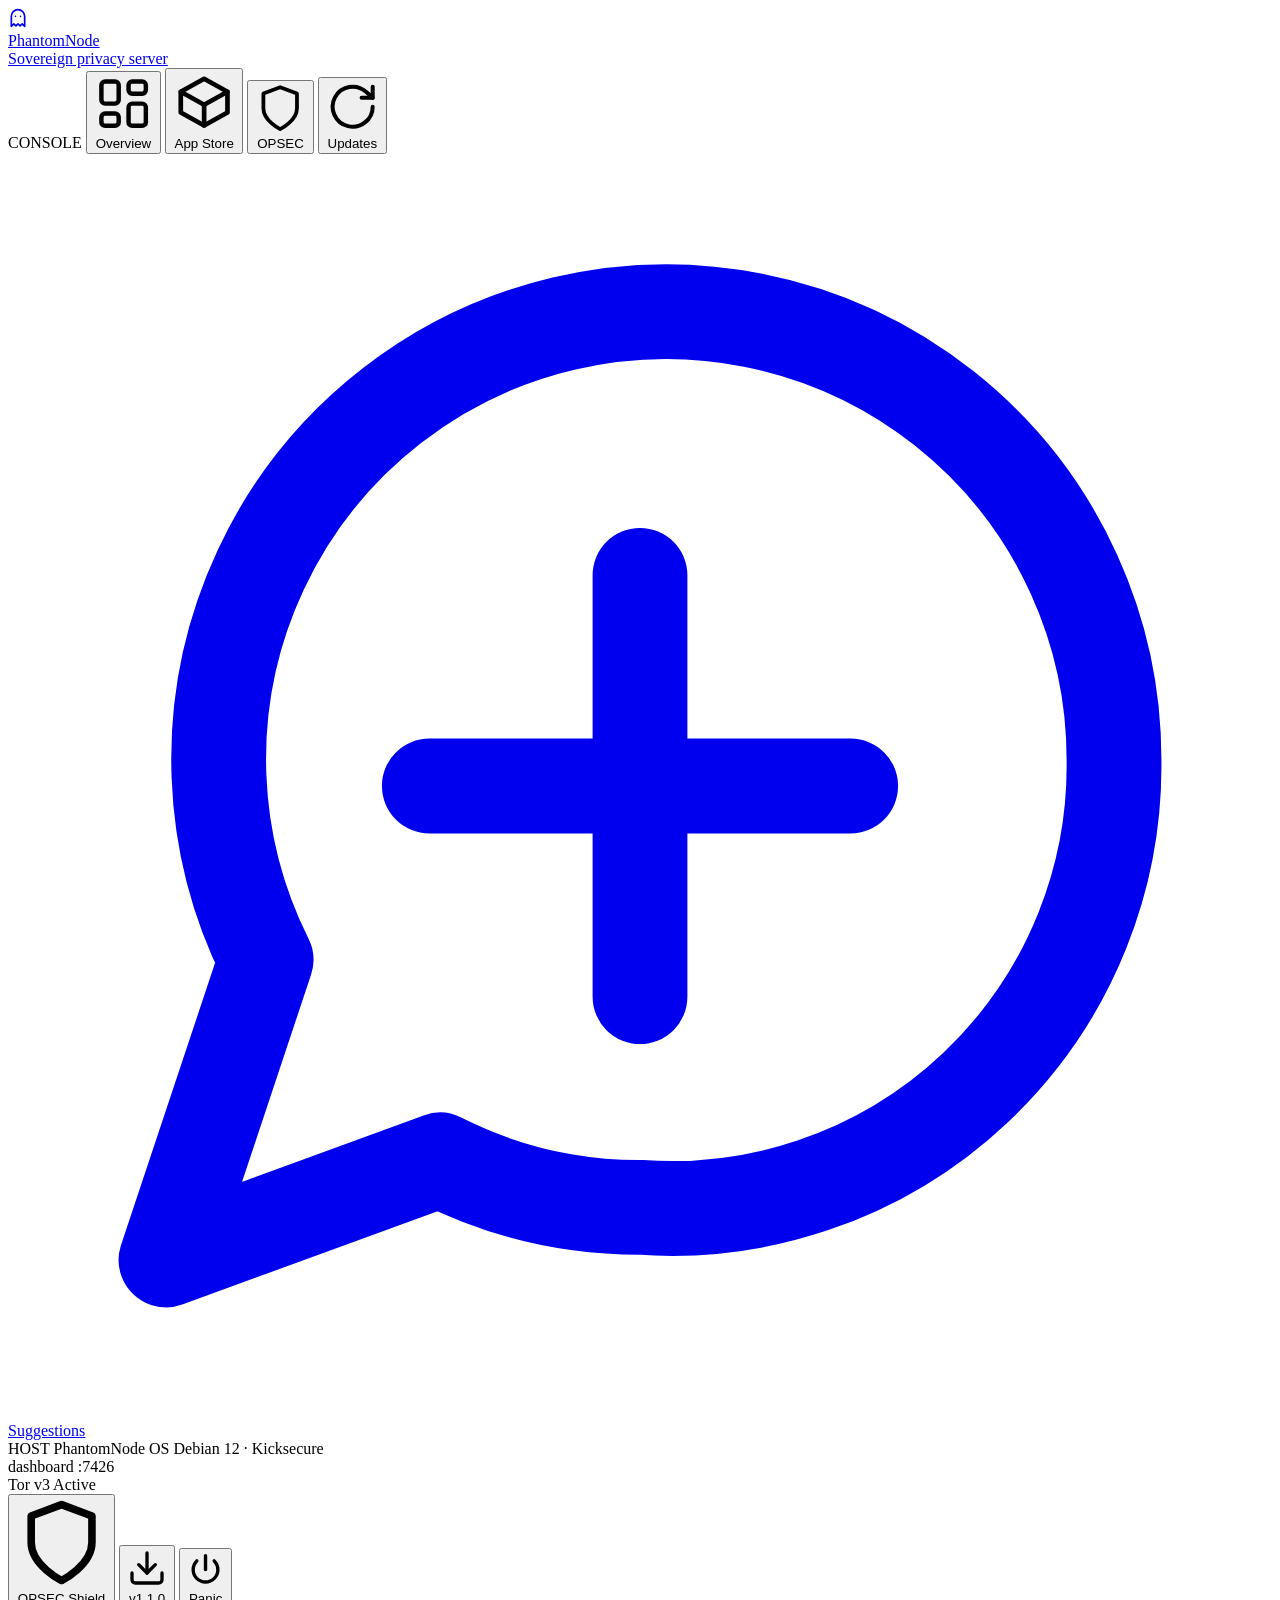
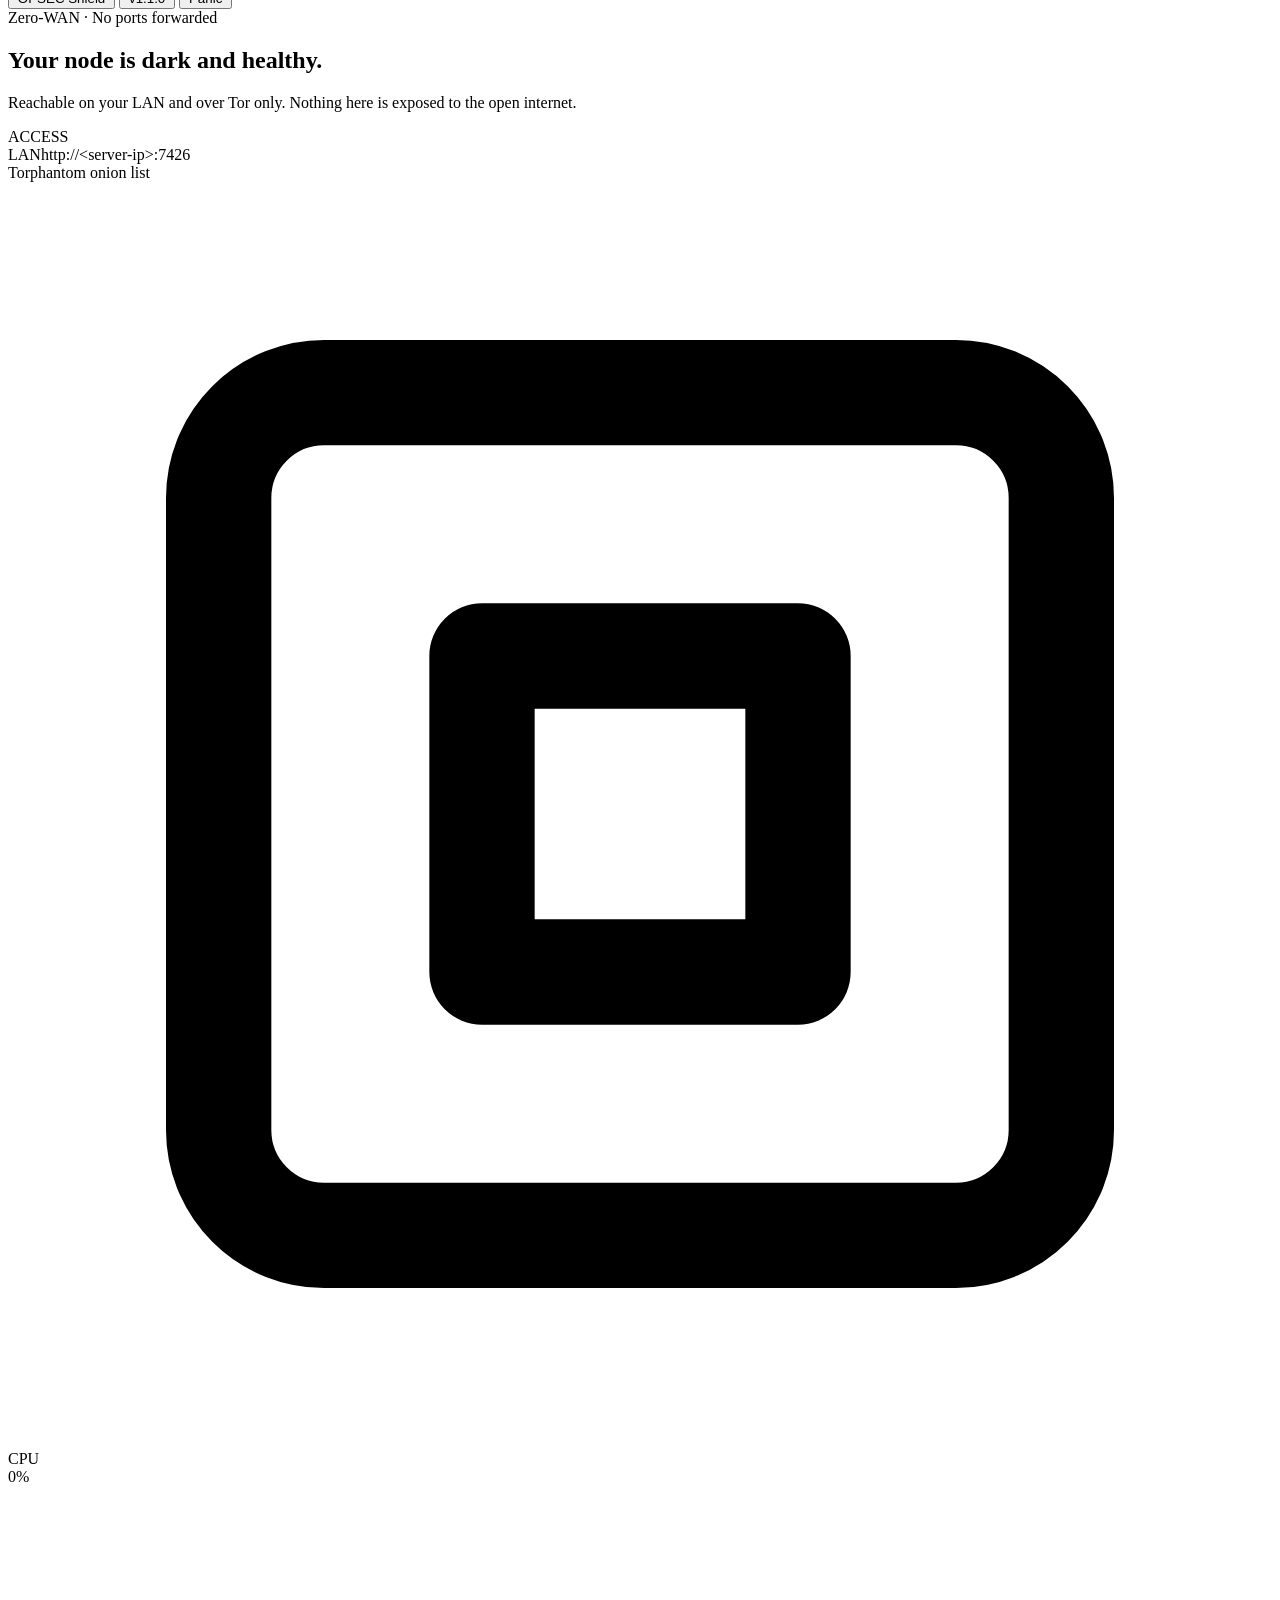
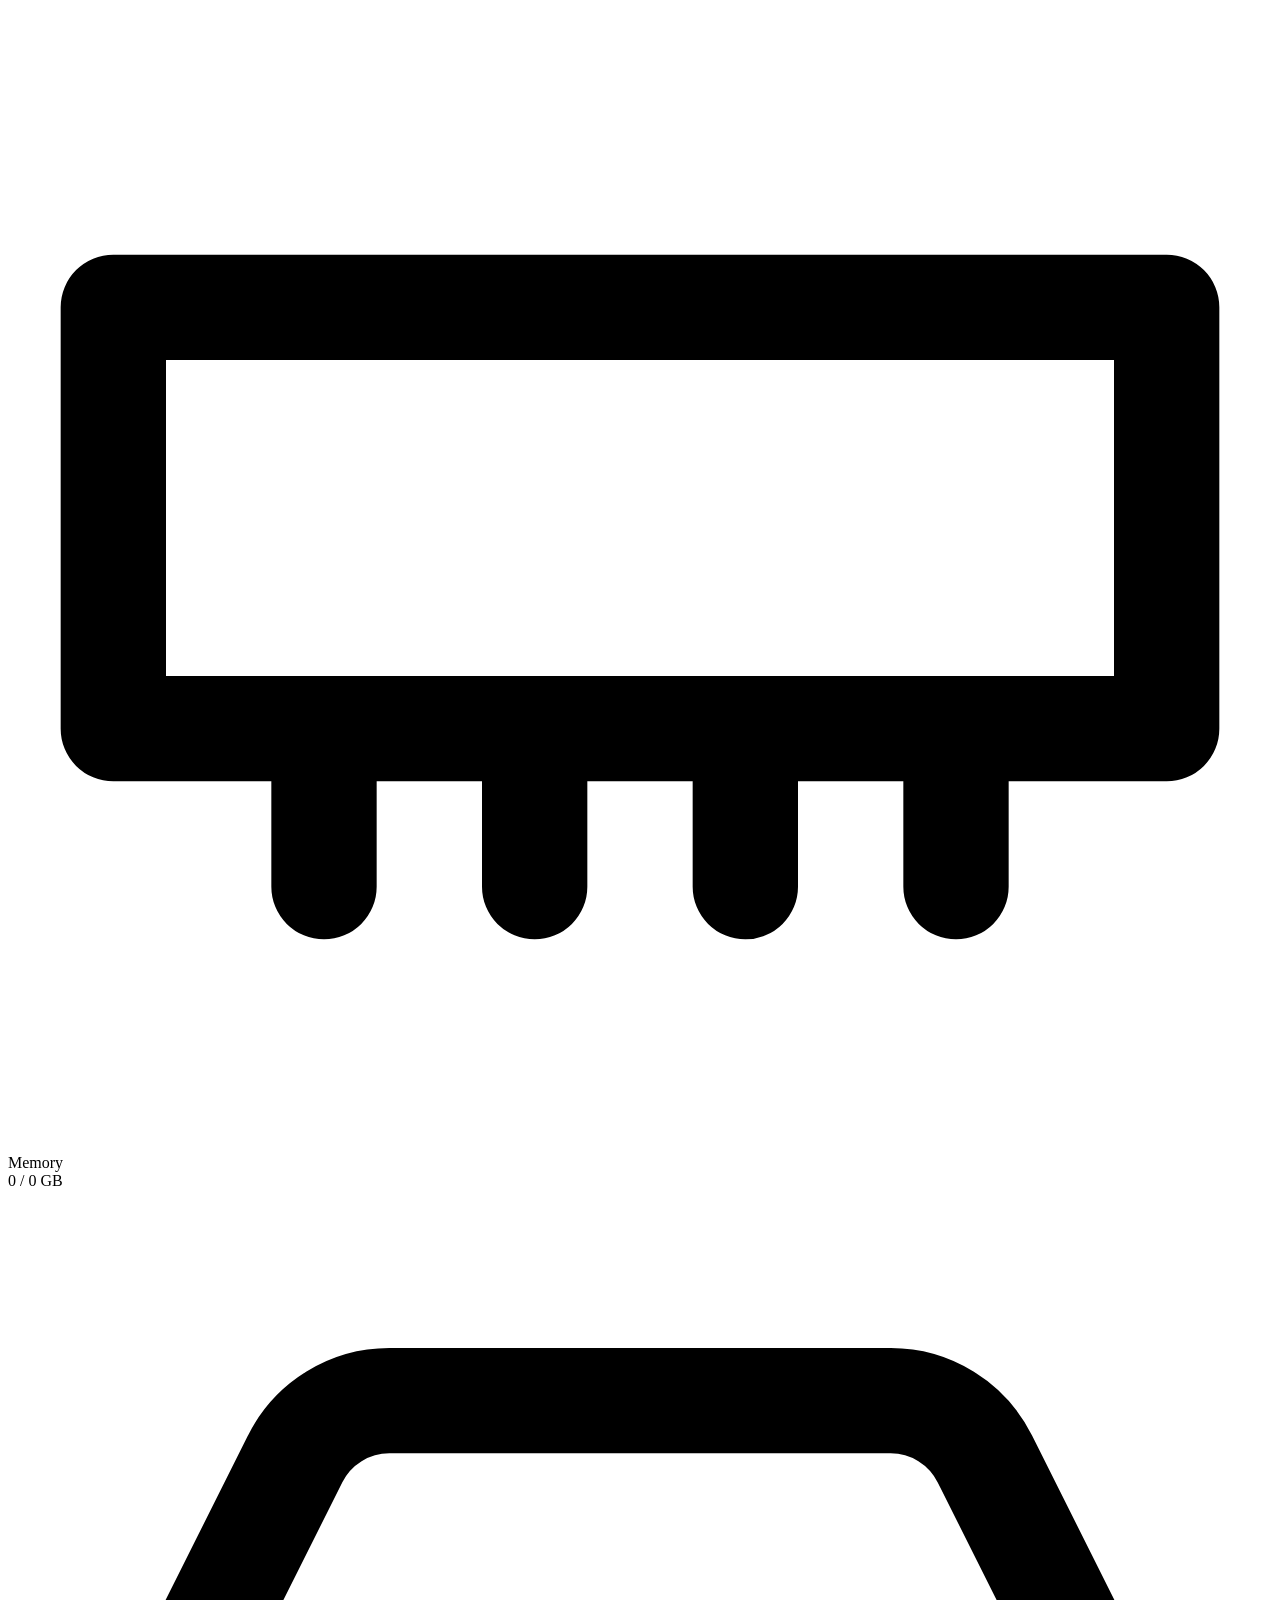
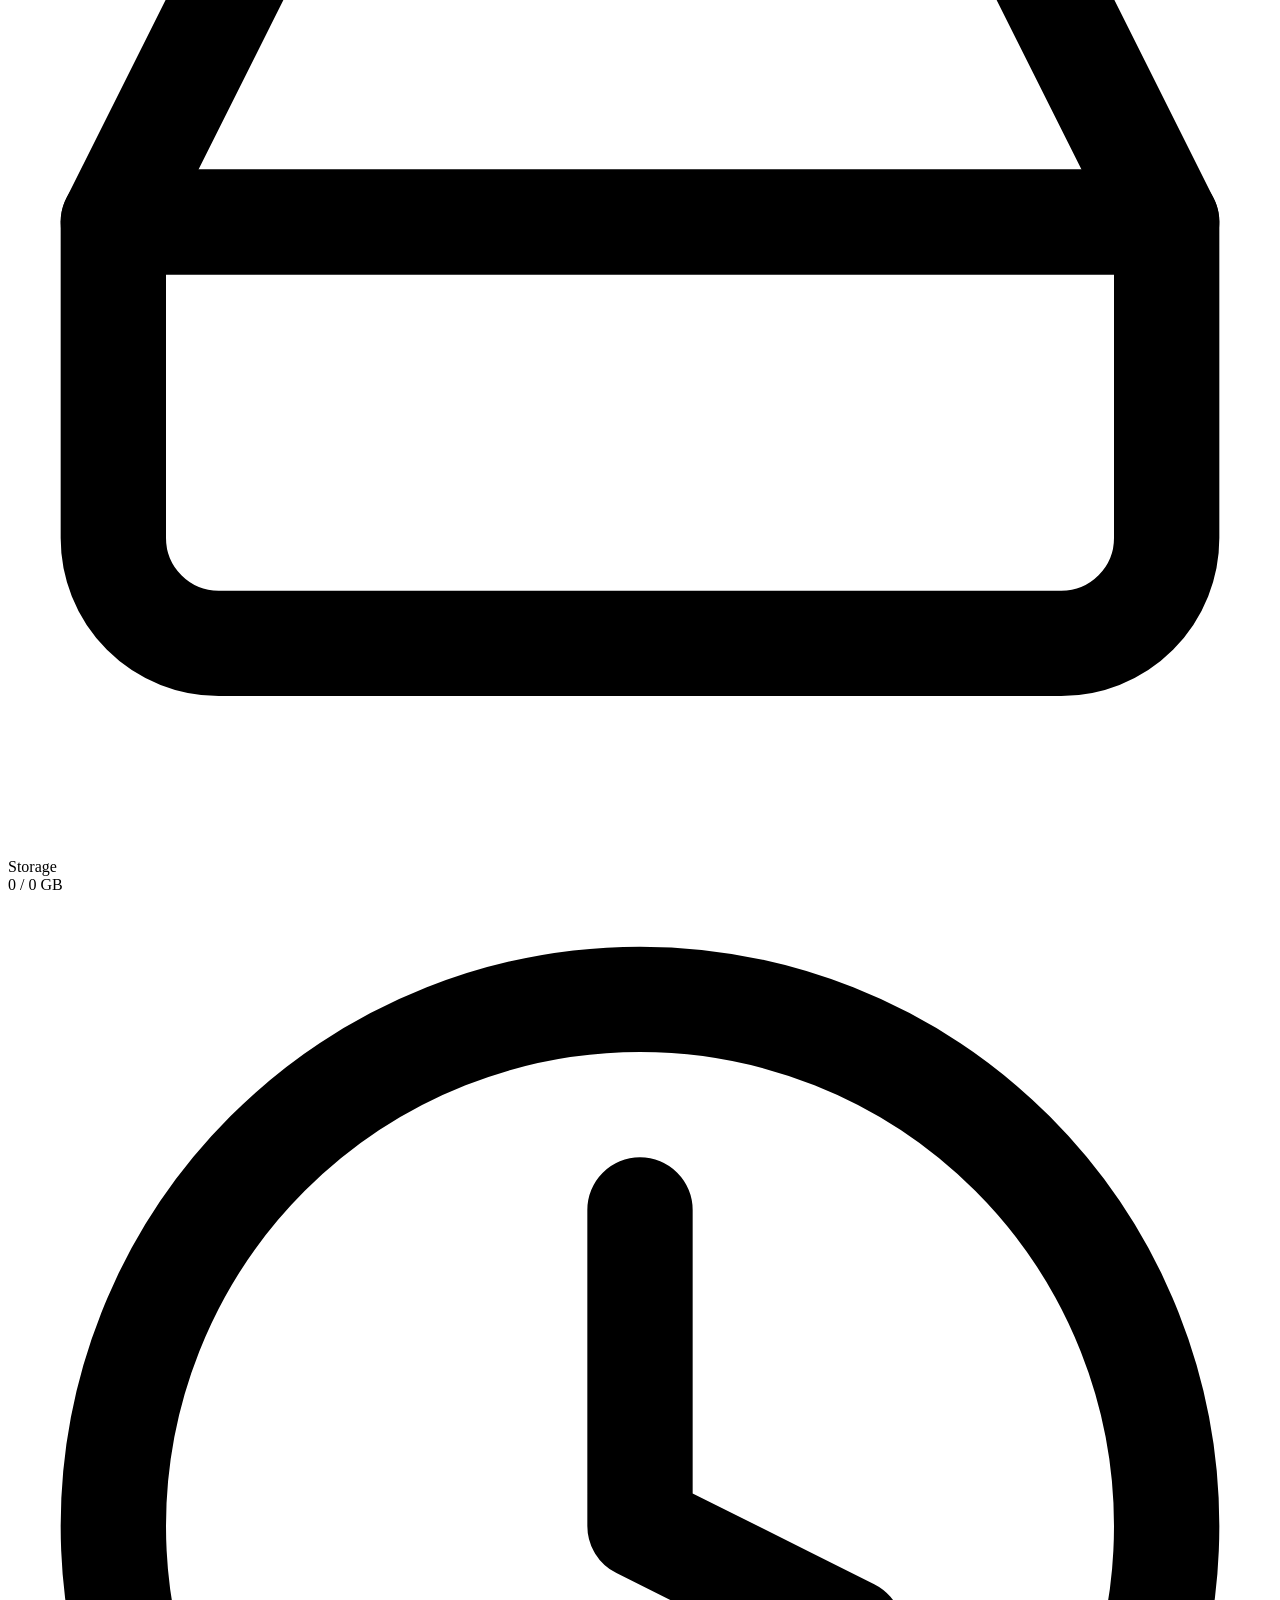
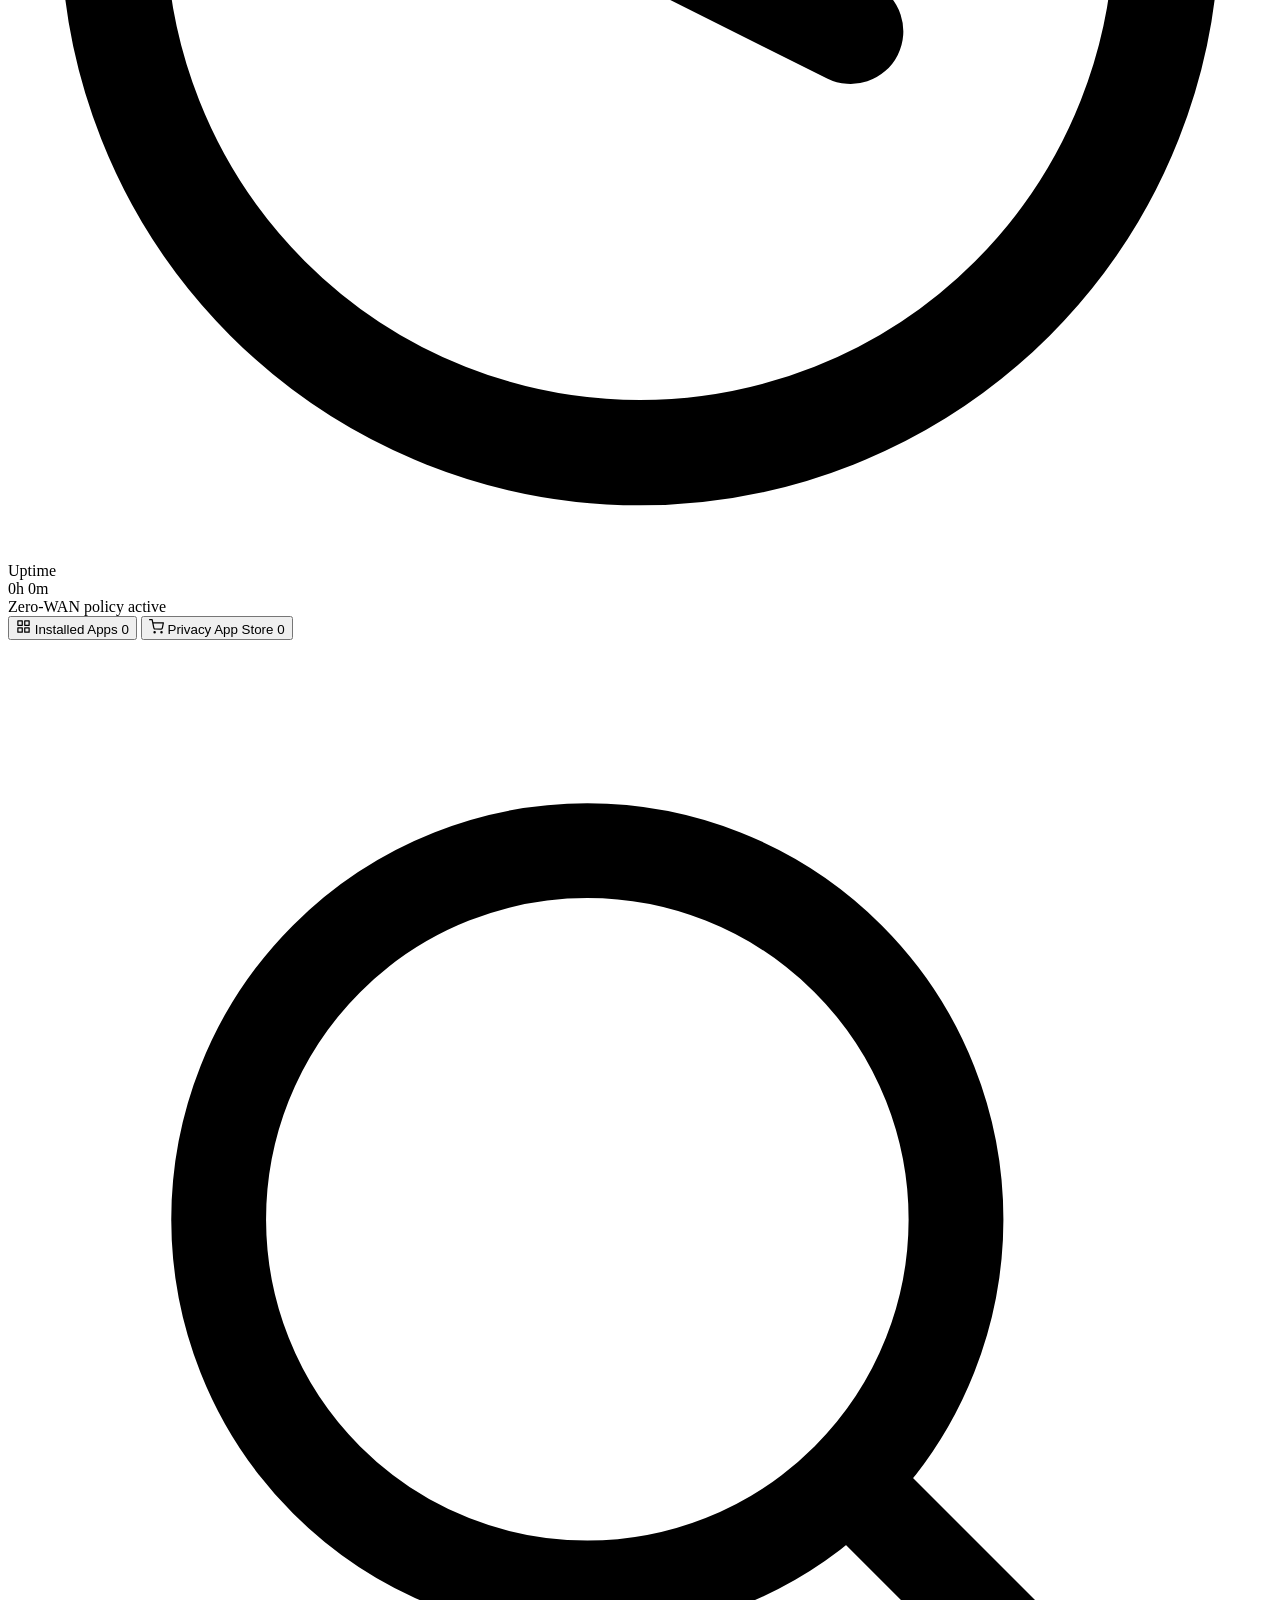
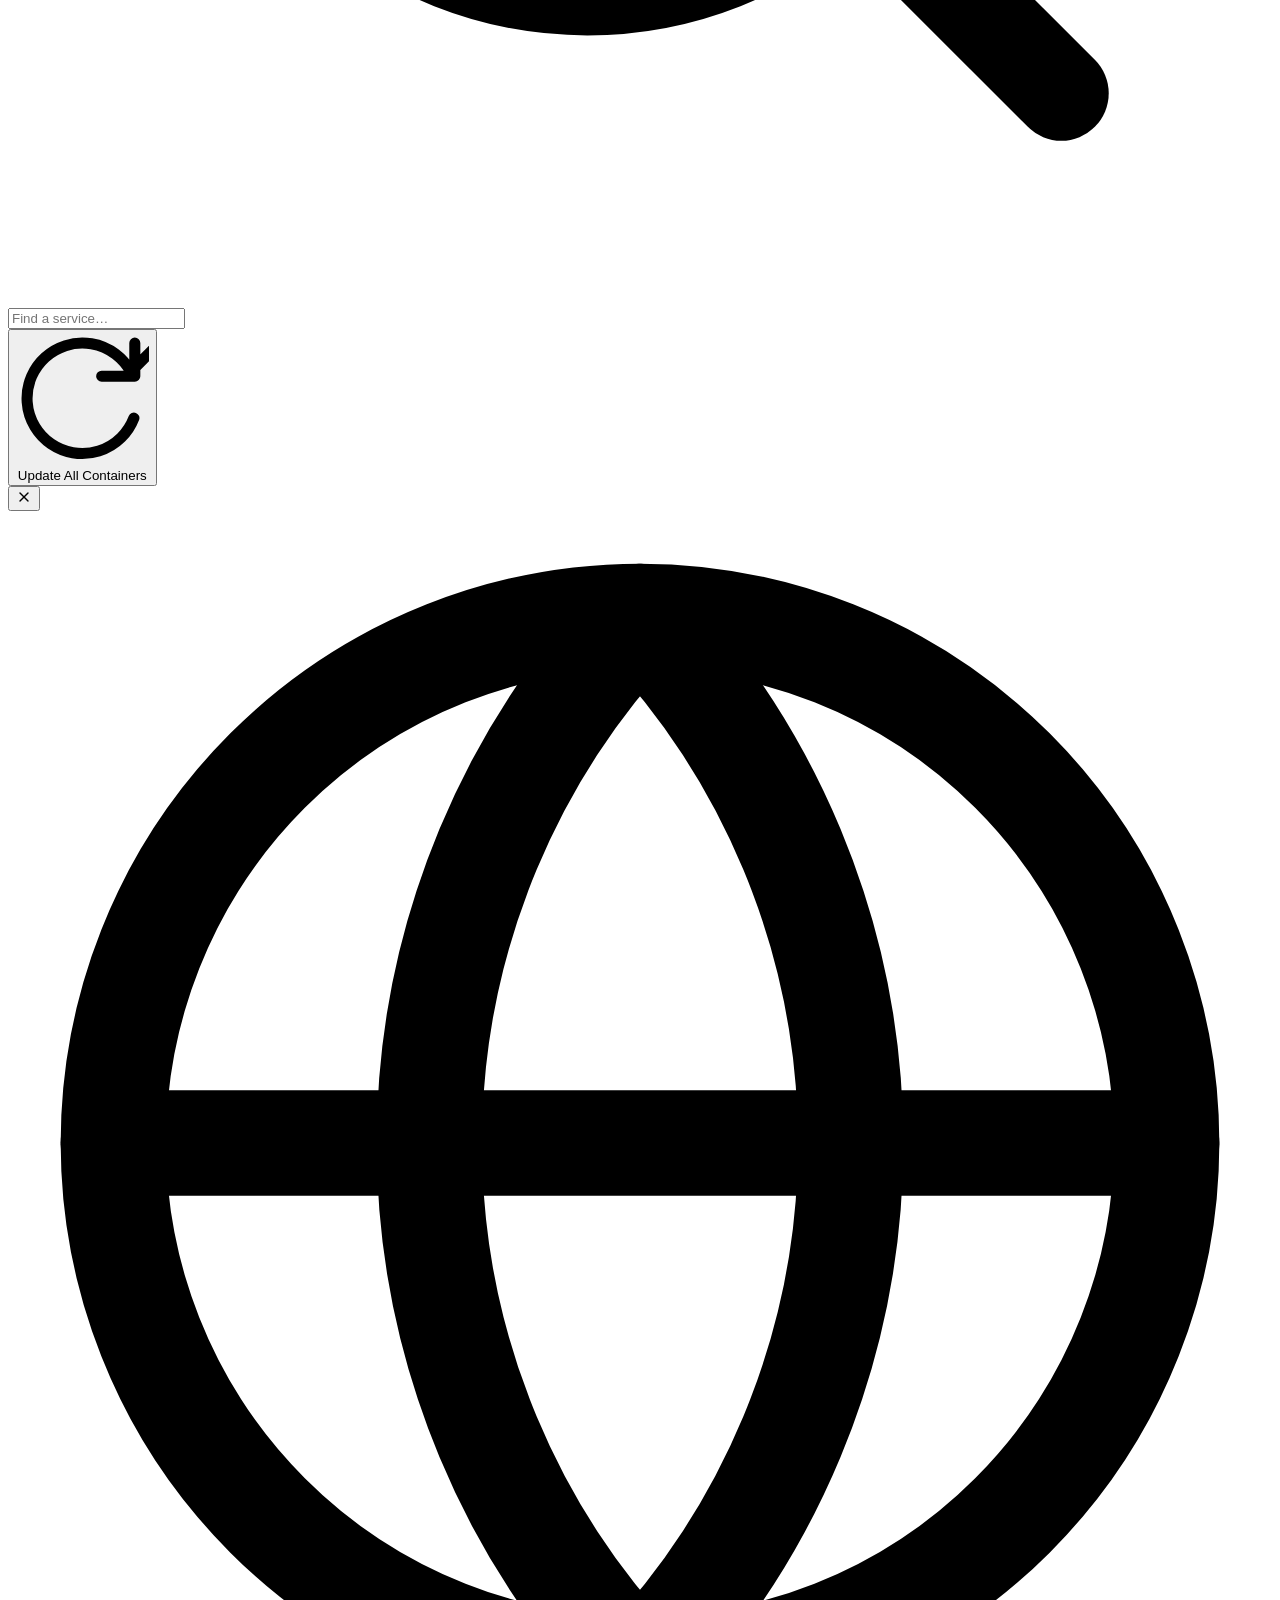
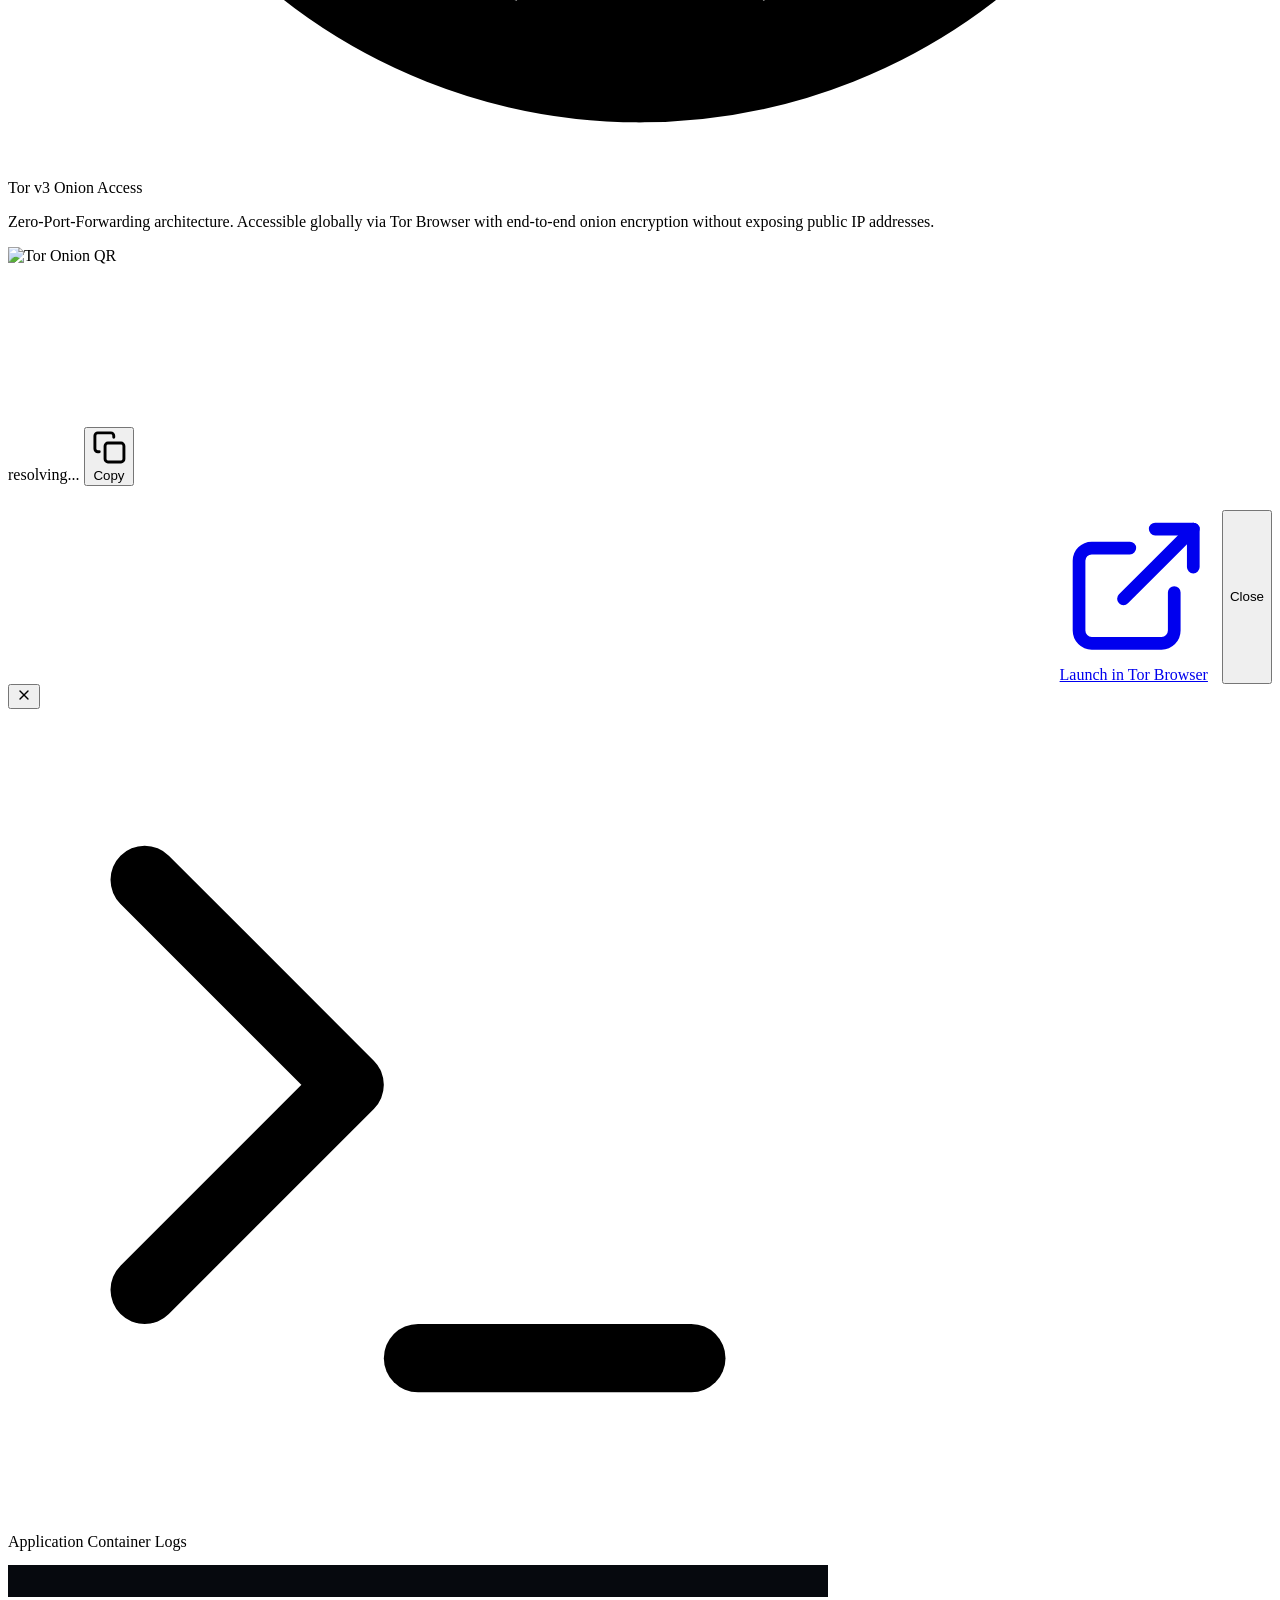
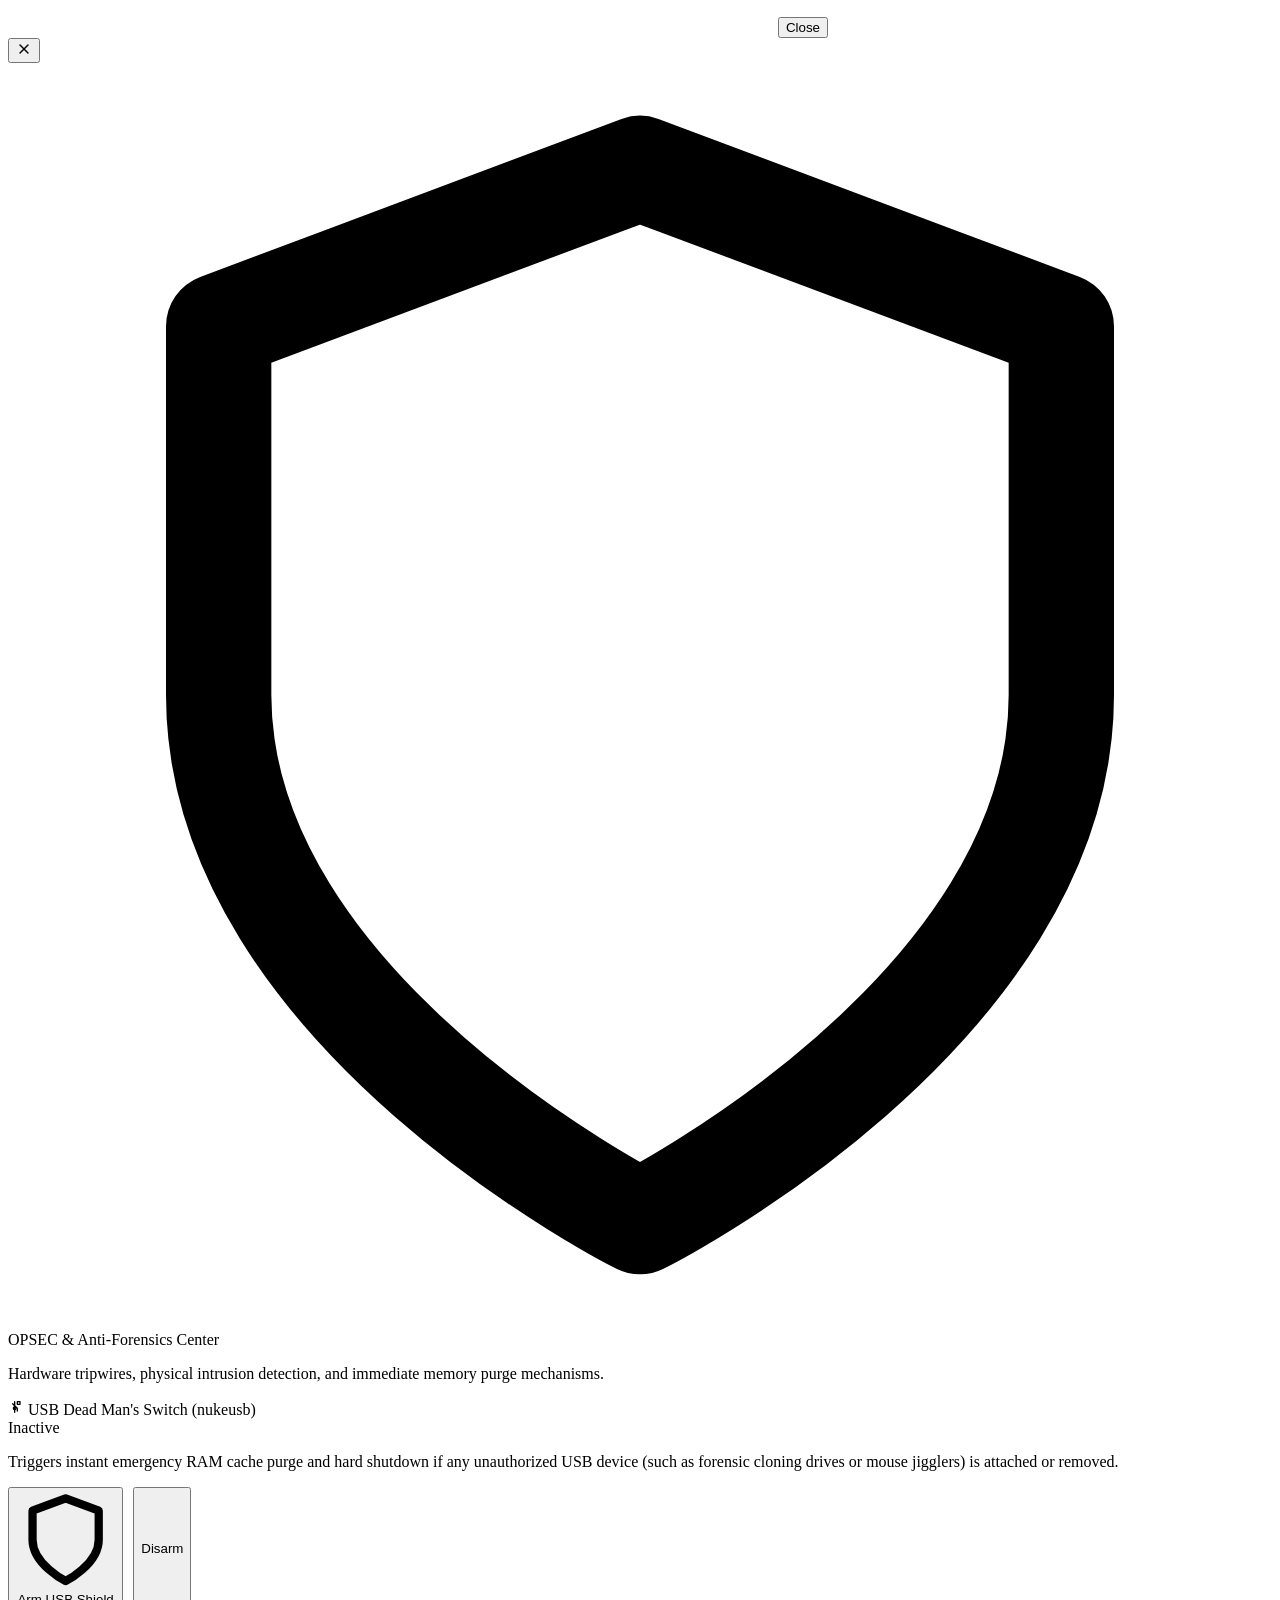
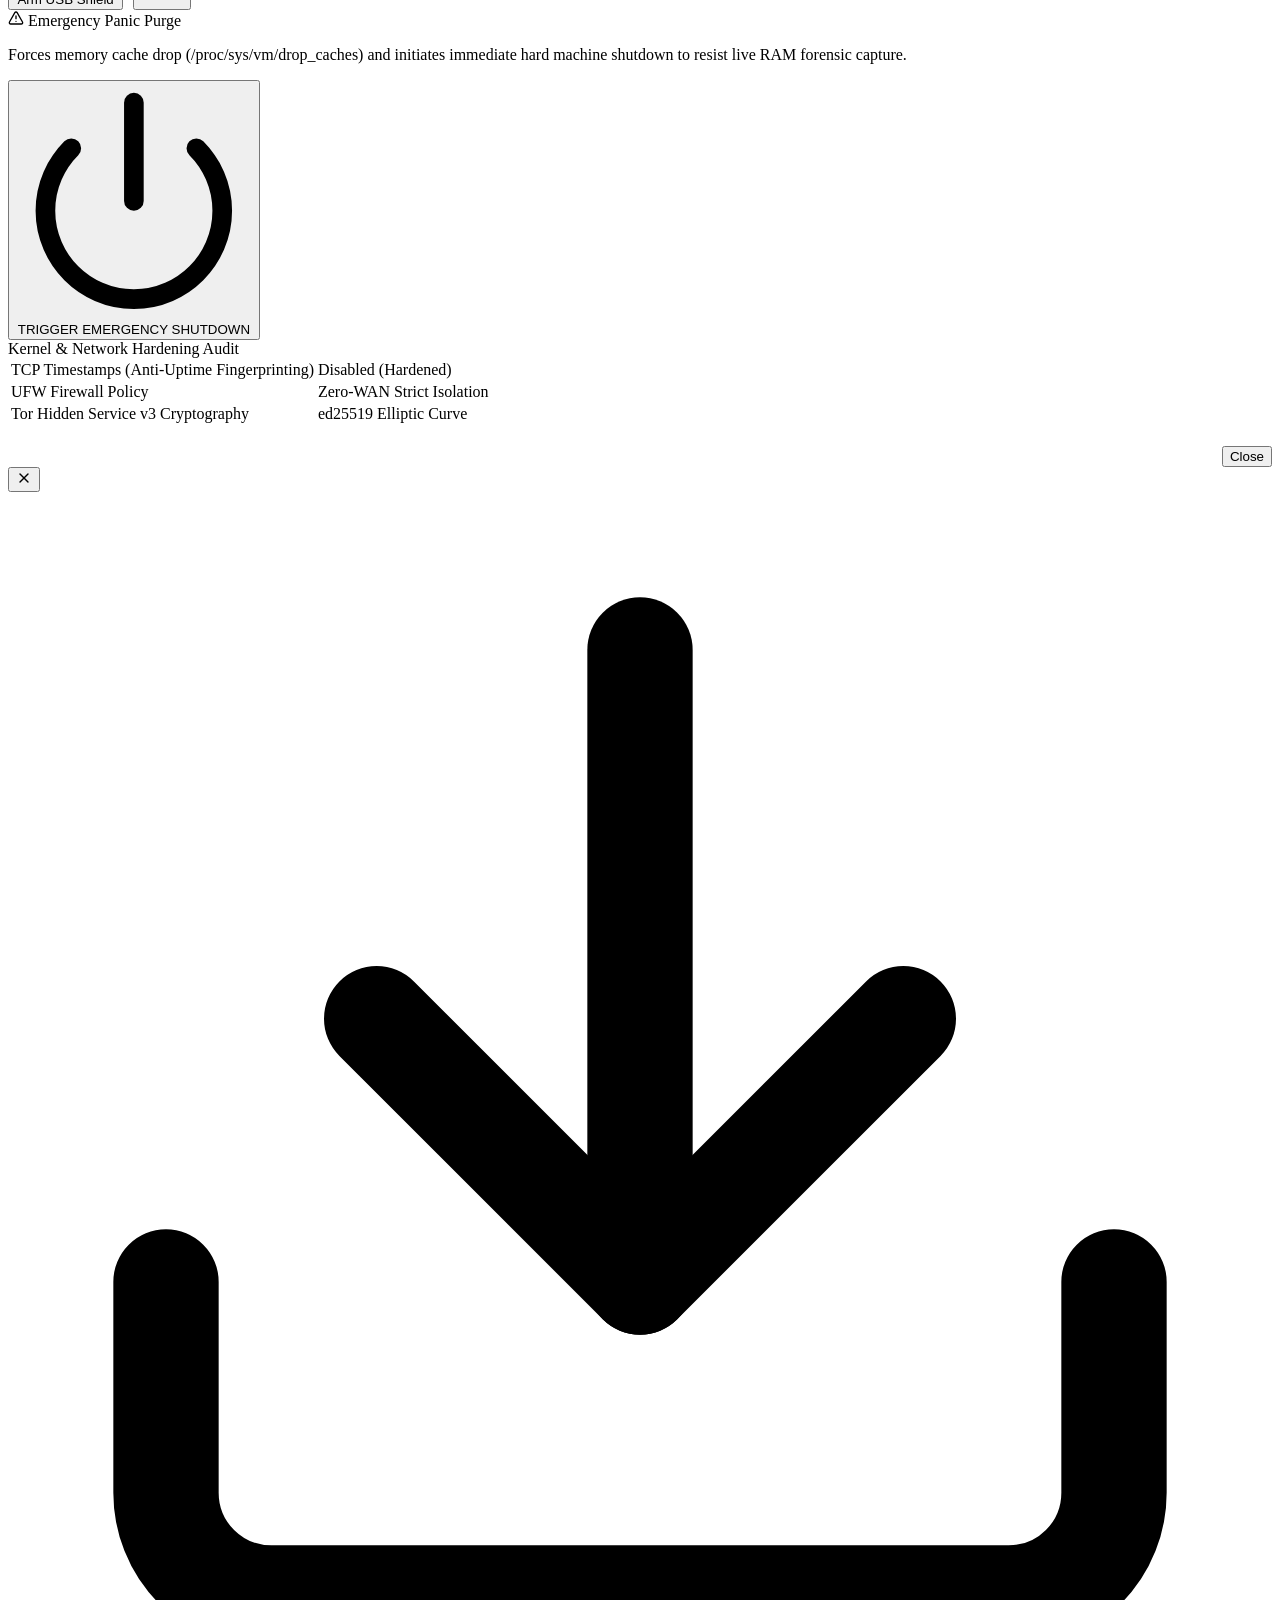
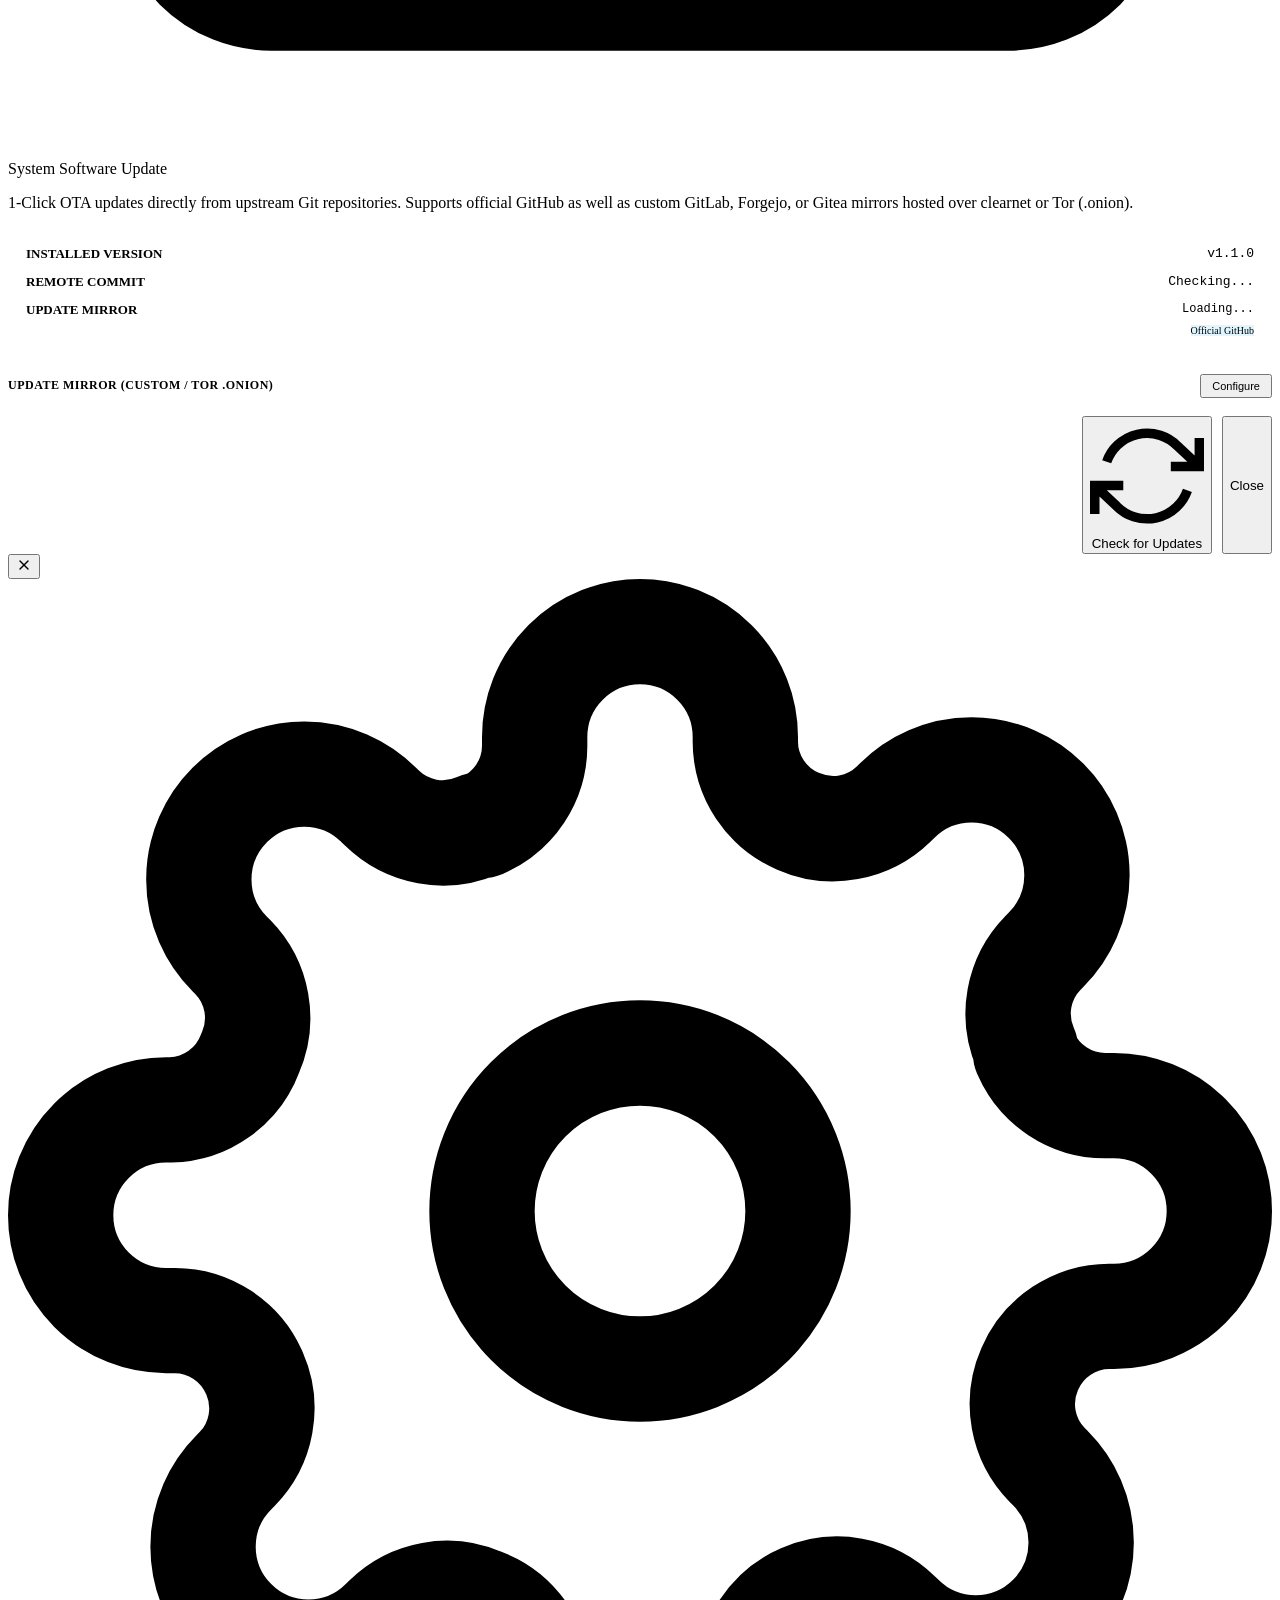
==== commit ab28eb7d: "feat(ui): Operator Console redesign of the web dashboard - New dark "operator console" look: graphit" ====
--- a/dashboard/templates/index.html
+++ b/dashboard/templates/index.html
@@ -1,147 +1,239 @@
 <!DOCTYPE html>
-<html lang="en">
+<html lang="en" class="no-js">
 <head>
     <meta charset="UTF-8">
     <meta name="viewport" content="width=device-width, initial-scale=1.0">
     <title>PhantomNode OS – Sovereign Privacy Server</title>
+    <!-- Instant JS detection: If JavaScript is enabled, remove no-js class immediately -->
+    <script>
+        document.documentElement.classList.remove('no-js');
+    </script>
     <link rel="stylesheet" href="/static/css/style.css">
+    <style>
+        /* Hidden by default when JavaScript executes normally */
+        #tor-nojs-banner {
+            display: none;
+        }
+        /* Displayed when JavaScript is disabled (no-js class remains on html) */
+        html.no-js #tor-nojs-banner {
+            display: flex !important;
+            position: fixed !important;
+            top: 0 !important;
+            left: 0 !important;
+            right: 0 !important;
+            bottom: 0 !important;
+            width: 100vw !important;
+            height: 100vh !important;
+            background: #06090e !important;
+            background: rgba(4, 7, 12, 0.98) !important;
+            z-index: 2147483647 !important;
+            align-items: center !important;
+            justify-content: center !important;
+            padding: 20px !important;
+            box-sizing: border-box !important;
+            overflow-y: auto !important;
+            font-family: -apple-system, BlinkMacSystemFont, 'Segoe UI', Roboto, Helvetica, Arial, sans-serif !important;
+        }
+        html.no-js body {
+            overflow: hidden !important;
+        }
+        html.no-js .app-shell {
+            display: none !important;
+        }
+    </style>
+    <noscript>
+        <style>
+            #tor-nojs-banner { display: flex !important; }
+            .app-shell { display: none !important; }
+        </style>
+    </noscript>
 </head>
 <body>
 
-    <!-- Top Navigation Bar -->
-    <header class="navbar">
+    <!-- Tor Browser / NoScript Alert Banner (Active when JavaScript is disabled) -->
+    <div id="tor-nojs-banner">
+        <div style="background: #0f141f; border: 2px solid #a855f7; border-radius: 18px; max-width: 620px; width: 100%; padding: 32px 28px; box-shadow: 0 20px 60px rgba(0,0,0,0.9), 0 0 35px rgba(168,85,247,0.25); text-align: left; box-sizing: border-box; color: #e2e8f0; font-family: -apple-system, BlinkMacSystemFont, 'Segoe UI', Roboto, Helvetica, Arial, sans-serif;">
+            
+            <!-- Header -->
+            <div style="display: flex; align-items: center; gap: 16px; margin-bottom: 20px; padding-bottom: 16px; border-bottom: 1px solid rgba(255,255,255,0.1);">
+                <div style="width: 52px; height: 52px; border-radius: 14px; background: rgba(168, 85, 247, 0.15); border: 1px solid rgba(168, 85, 247, 0.4); color: #c084fc; display: flex; align-items: center; justify-content: center; font-size: 26px; flex-shrink: 0;">
+                    🧅
+                </div>
+                <div>
+                    <h1 style="font-size: 22px; font-weight: 800; color: #ffffff; margin: 0 0 4px 0; line-height: 1.2;">JavaScript Required</h1>
+                    <span style="display: inline-block; font-size: 11px; font-weight: 700; padding: 3px 8px; border-radius: 6px; background: rgba(234, 179, 8, 0.18); color: #fde047; border: 1px solid rgba(234, 179, 8, 0.35); text-transform: uppercase; letter-spacing: 0.5px;">
+                        Tor Browser / NoScript Notice
+                    </span>
+                </div>
+            </div>
+
+            <!-- Explanation -->
+            <p style="font-size: 14px; line-height: 1.6; color: #cbd5e1; margin: 0 0 20px 0;">
+                You are viewing PhantomNode OS with <strong style="color: #ffffff;">JavaScript disabled</strong>. In Tor Browser, this happens automatically when the Security Level is set to <strong style="color: #f87171;">"Safest"</strong>.
+            </p>
+
+            <!-- Instructions -->
+            <div style="background: #090d16; border: 1px solid #1e293b; border-left: 4px solid #a855f7; border-radius: 12px; padding: 18px 20px; margin-bottom: 20px;">
+                <div style="font-size: 14px; font-weight: 700; color: #ffffff; margin-bottom: 14px; display: flex; align-items: center; gap: 8px;">
+                    <span>🛡️</span> <span>How to enable JavaScript in Tor Browser:</span>
+                </div>
+                <ol style="margin: 0; padding-left: 22px; font-size: 13px; line-height: 1.8; color: #94a3b8;">
+                    <li style="margin-bottom: 6px;">Click the <strong style="color: #ffffff;">Shield icon (🛡️)</strong> in the top-right of your Tor Browser window.</li>
+                    <li style="margin-bottom: 6px;">Select <strong style="color: #ffffff;">"Change Security Level..."</strong> (or open Settings).</li>
+                    <li style="margin-bottom: 6px;">Switch your security level from <strong style="color: #f87171;">"Safest"</strong> to <strong style="color: #4ade80;">"Standard"</strong> (or <strong style="color: #38bdf8;">"Safer"</strong>).</li>
+                    <li style="margin-bottom: 6px;"><em style="color: #cbd5e1;">Alternatively via NoScript (S+):</em> Click the NoScript icon in your toolbar and select <strong style="color: #c084fc;">"Trust this site"</strong> or <strong style="color: #c084fc;">"Temporarily allow all on this page"</strong>.</li>
+                    <li>Reload this page (<kbd style="background: #1e293b; color: #38bdf8; padding: 2px 6px; border-radius: 4px; font-size: 11px; font-family: monospace; border: 1px solid #334155;">Ctrl+R</kbd> or <kbd style="background: #1e293b; color: #38bdf8; padding: 2px 6px; border-radius: 4px; font-size: 11px; font-family: monospace; border: 1px solid #334155;">F5</kbd>).</li>
+                </ol>
+            </div>
+
+            <!-- OPSEC Guarantee -->
+            <div style="background: rgba(34, 197, 94, 0.08); border: 1px solid rgba(34, 197, 94, 0.25); border-radius: 10px; padding: 14px 16px; font-size: 12px; line-height: 1.55; color: #86efac;">
+                <strong style="color: #4ade80; display: block; margin-bottom: 4px;">🔒 100% Zero-Tracking OPSEC Guarantee:</strong>
+                PhantomNode OS is completely self-hosted on your machine or private Tor v3 onion service. It contains <strong style="color: #ffffff;">zero third-party CDNs, zero analytics trackers, and zero remote telemetry</strong>. All scripts run entirely within your local instance.
+            </div>
+        </div>
+    </div>
+
+    <div class="app-shell">
+
+    <!-- Sidebar -->
+    <aside class="sidebar" aria-label="PhantomNode navigation">
         <a href="/" class="brand">
             <div class="brand-icon-box">
-                <svg viewBox="0 0 24 24" width="22" height="22" fill="none" stroke="currentColor" stroke-width="2" stroke-linecap="round" stroke-linejoin="round">
+                <svg viewBox="0 0 24 24" width="20" height="20" fill="none" stroke="currentColor" stroke-width="2" stroke-linecap="round" stroke-linejoin="round" aria-hidden="true">
                     <path d="M9 10h.01M15 10h.01M12 2a8 8 0 0 0-8 8v12l3-3 2.5 2.5L12 19l2.5 2.5L17 19l3 3V10a8 8 0 0 0-8-8z"></path>
                 </svg>
             </div>
             <div>
-                <div class="brand-title">
-                    PhantomNode <span class="os-tag">OS</span>
-                </div>
-                <div class="brand-subtitle">The Sovereign Privacy Server</div>
+                <div class="brand-title">PhantomNode</div>
+                <div class="brand-subtitle">Sovereign privacy server</div>
             </div>
         </a>
 
+        <nav class="side-nav" aria-label="Console">
+            <span class="side-label">CONSOLE</span>
+            <button type="button" class="side-link active" data-nav-tab="installed">
+                <svg viewBox="0 0 24 24" fill="none" stroke="currentColor" stroke-width="1.8" stroke-linecap="round" stroke-linejoin="round" aria-hidden="true"><rect x="3" y="3" width="7" height="9" rx="1.5"></rect><rect x="14" y="3" width="7" height="5" rx="1.5"></rect><rect x="14" y="12" width="7" height="9" rx="1.5"></rect><rect x="3" y="16" width="7" height="5" rx="1.5"></rect></svg>
+                <span class="side-text">Overview</span>
+            </button>
+            <button type="button" class="side-link" data-nav-tab="catalog">
+                <svg viewBox="0 0 24 24" fill="none" stroke="currentColor" stroke-width="1.8" stroke-linecap="round" stroke-linejoin="round" aria-hidden="true"><path d="M21 8l-9-5-9 5 9 5 9-5z"></path><path d="M3 8v8l9 5 9-5V8"></path><path d="M12 13v8"></path></svg>
+                <span class="side-text">App Store</span>
+            </button>
+            <button type="button" class="side-link" onclick="showOpsecModal()">
+                <svg viewBox="0 0 24 24" fill="none" stroke="currentColor" stroke-width="1.8" stroke-linecap="round" stroke-linejoin="round" aria-hidden="true"><path d="M12 22s8-4 8-10V5l-8-3-8 3v7c0 6 8 10 8 10z"></path></svg>
+                <span class="side-text">OPSEC</span>
+                <span class="side-dot" aria-hidden="true"></span>
+            </button>
+            <button type="button" class="side-link" onclick="showUpdateModal()">
+                <svg viewBox="0 0 24 24" fill="none" stroke="currentColor" stroke-width="1.8" stroke-linecap="round" stroke-linejoin="round" aria-hidden="true"><path d="M21 12a9 9 0 1 1-3-6.7L21 8"></path><path d="M21 3v5h-5"></path></svg>
+                <span class="side-text">Updates</span>
+            </button>
+            <a class="side-link" href="https://github.com/miatoszs/phantom-node/issues/new/choose" target="_blank" rel="noopener noreferrer">
+                <svg viewBox="0 0 24 24" fill="none" stroke="currentColor" stroke-width="1.8" stroke-linecap="round" stroke-linejoin="round" aria-hidden="true"><path d="M21 11.5a8.4 8.4 0 0 1-9 8.5 8.4 8.4 0 0 1-3.8-.9L3 21l1.9-5.7A8.5 8.5 0 1 1 21 11.5z"></path><path d="M8 12h8M12 8v8"></path></svg>
+                <span class="side-text">Suggestions</span>
+            </a>
+        </nav>
+
+        <div class="host-card">
+            <span class="host-label">HOST</span>
+            <span class="host-name">PhantomNode OS</span>
+            <span class="host-meta">Debian 12 · Kicksecure<br>dashboard :7426</span>
+        </div>
+    </aside>
+
+    <div class="workspace">
+
+    <!-- Top bar -->
+    <header class="navbar">
         <div class="nav-badges">
             <div id="tor-badge" class="badge badge-green">
                 <span id="tor-status-dot" class="status-dot active pulse"></span>
                 <span id="tor-status-text">Tor v3 Active</span>
             </div>
-
-            <div id="opsec-badge" class="badge badge-interactive" onclick="showOpsecModal()">
-                <svg class="badge-svg" viewBox="0 0 24 24" fill="none" stroke="currentColor" stroke-width="2" stroke-linecap="round" stroke-linejoin="round">
+            <button type="button" id="opsec-badge" class="badge badge-interactive" onclick="showOpsecModal()">
+                <svg class="badge-svg" viewBox="0 0 24 24" fill="none" stroke="currentColor" stroke-width="2" stroke-linecap="round" stroke-linejoin="round" aria-hidden="true">
                     <path d="M12 22s8-4 8-10V5l-8-3-8 3v7c0 6 8 10 8 10z"></path>
                 </svg>
                 <span id="opsec-status-text">OPSEC Shield</span>
-            </div>
-
-            <div id="update-badge" class="badge badge-interactive" onclick="showUpdateModal()" title="System Updates">
-                <svg class="badge-svg" viewBox="0 0 24 24" fill="none" stroke="currentColor" stroke-width="2" stroke-linecap="round" stroke-linejoin="round">
+            </button>
+            <button type="button" id="update-badge" class="badge badge-interactive" onclick="showUpdateModal()" title="System Updates">
+                <svg class="badge-svg" viewBox="0 0 24 24" fill="none" stroke="currentColor" stroke-width="2" stroke-linecap="round" stroke-linejoin="round" aria-hidden="true">
                     <path d="M21 15v4a2 2 0 0 1-2 2H5a2 2 0 0 1-2-2v-4"></path>
                     <polyline points="7 10 12 15 17 10"></polyline>
                     <line x1="12" y1="15" x2="12" y2="3"></line>
                 </svg>
                 <span id="update-badge-text">v1.1.0</span>
-            </div>
-
-            <a class="badge suggestion-button" href="https://github.com/miatoszs/phantom-node/issues/new/choose" target="_blank" rel="noopener noreferrer" title="Request an app or suggest an improvement">
-                <svg class="badge-svg" viewBox="0 0 24 24" fill="none" stroke="currentColor" stroke-width="1.8" stroke-linecap="round" stroke-linejoin="round" aria-hidden="true">
-                    <path d="M21 11.5a8.4 8.4 0 0 1-.9 3.8 8.5 8.5 0 0 1-7.6 4.7 8.4 8.4 0 0 1-3.8-.9L3 21l1.9-5.7a8.4 8.4 0 0 1-.9-3.8A8.5 8.5 0 0 1 8.7 3.9a8.4 8.4 0 0 1 3.8-.9h.5a8.5 8.5 0 0 1 8 8v.5Z"></path>
-                    <path d="M8 12h8M12 8v8"></path>
-                </svg>
-                <span>Suggestions</span>
-            </a>
+            </button>
+            <button type="button" class="btn-panic" onclick="showOpsecModal()" title="Open the emergency panic controls">
+                <svg viewBox="0 0 24 24" fill="none" stroke="currentColor" stroke-width="2.2" stroke-linecap="round" aria-hidden="true"><path d="M12 3v9"></path><path d="M6.4 6.4a8 8 0 1 0 11.2 0"></path></svg>
+                <span>Panic</span>
+            </button>
         </div>
     </header>
 
     <!-- Main Workspace -->
     <main class="main-container">
 
-        <!-- Real-Time Hardware & Network Telemetry -->
         <section class="welcome-row">
             <div class="welcome-copy">
-                <div class="eyebrow"><span class="eyebrow-line"></span> PRIVATE BY DESIGN <span class="eyebrow-dot">/</span> YOUR SERVER</div>
-                <h1>Your private<br><span>corner of the internet.</span></h1>
-                <p>One calm place to run the services you trust. Your data stays yours.</p>
+                <div class="eyebrow">Zero-WAN · No ports forwarded</div>
+                <h1>Your node is dark and healthy.</h1>
+                <p>Reachable on your LAN and over Tor only. Nothing here is exposed to the open internet.</p>
             </div>
             <div class="welcome-note">
-                <span class="note-mark">✳</span>
-                <div><strong>Good to have you here.</strong><span>Your home server, at a glance.</span></div>
+                <span class="note-label">ACCESS</span>
+                <div class="note-row"><span class="k">LAN</span><span>http://&lt;server-ip&gt;:7426</span></div>
+                <div class="note-row"><span class="k">Tor</span><span class="v-tor">phantom onion list</span></div>
             </div>
         </section>
 
-        <section class="stats-grid">
+        <!-- Real-Time Hardware & Network Telemetry -->
+        <section class="stats-grid" aria-label="Telemetry">
             <div class="stat-card">
                 <div class="stat-header">
                     <div class="stat-header-title">
-                        <svg class="stat-icon" viewBox="0 0 24 24" fill="none" stroke="currentColor" stroke-width="2" stroke-linecap="round" stroke-linejoin="round">
-                            <rect x="4" y="4" width="16" height="16" rx="2"></rect>
-                            <rect x="9" y="9" width="6" height="6"></rect>
-                            <path d="M9 1v3M15 1v3M9 20v3M15 20v3M20 9h3M20 14h3M1 9h3M1 14h3"></path>
-                        </svg>
-                        <span>CPU Usage</span>
+                        <svg class="stat-icon" viewBox="0 0 24 24" fill="none" stroke="currentColor" stroke-width="2" stroke-linecap="round" stroke-linejoin="round" aria-hidden="true"><rect x="4" y="4" width="16" height="16" rx="2"></rect><rect x="9" y="9" width="6" height="6"></rect></svg>
+                        <span>CPU</span>
                     </div>
                     <span id="cpu-val" class="stat-value">0%</span>
                 </div>
-                <div class="progress-bar-bg">
-                    <div id="cpu-bar" class="progress-bar-fill bar-cyan" style="width: 0%;"></div>
-                </div>
-            </div>
-
+                <div class="progress-bar-bg"><div id="cpu-bar" class="progress-bar-fill" style="width: 0%;"></div></div>
+            </div>
             <div class="stat-card">
                 <div class="stat-header">
                     <div class="stat-header-title">
-                        <svg class="stat-icon" viewBox="0 0 24 24" fill="none" stroke="currentColor" stroke-width="2" stroke-linecap="round" stroke-linejoin="round">
-                            <path d="M6 19v-3M10 19v-3M14 19v-3M18 19v-3M6 8V5M10 8V5M14 8V5M18 8V5M2 8h20v8H2z"></path>
-                        </svg>
-                        <span>Memory (RAM)</span>
+                        <svg class="stat-icon" viewBox="0 0 24 24" fill="none" stroke="currentColor" stroke-width="2" stroke-linecap="round" stroke-linejoin="round" aria-hidden="true"><path d="M2 8h20v8H2zM6 19v-3M10 19v-3M14 19v-3M18 19v-3"></path></svg>
+                        <span>Memory</span>
                     </div>
                     <span id="ram-val" class="stat-value">0 / 0 GB</span>
                 </div>
-                <div class="progress-bar-bg">
-                    <div id="ram-bar" class="progress-bar-fill bar-purple" style="width: 0%;"></div>
-                </div>
-            </div>
-
+                <div class="progress-bar-bg"><div id="ram-bar" class="progress-bar-fill" style="width: 0%;"></div></div>
+            </div>
             <div class="stat-card">
                 <div class="stat-header">
                     <div class="stat-header-title">
-                        <svg class="stat-icon" viewBox="0 0 24 24" fill="none" stroke="currentColor" stroke-width="2" stroke-linecap="round" stroke-linejoin="round">
-                            <line x1="22" y1="12" x2="2" y2="12"></line>
-                            <path d="M5.45 5.11 2 12v6a2 2 0 0 0 2 2h16a2 2 0 0 0 2-2v-6l-3.45-6.89A2 2 0 0 0 16.76 4H7.24a2 2 0 0 0-1.79 1.11z"></path>
-                            <line x1="6" y1="16" x2="6.01" y2="16"></line>
-                            <line x1="10" y1="16" x2="10.01" y2="16"></line>
-                        </svg>
-                        <span>Storage (Disk)</span>
+                        <svg class="stat-icon" viewBox="0 0 24 24" fill="none" stroke="currentColor" stroke-width="2" stroke-linecap="round" stroke-linejoin="round" aria-hidden="true"><line x1="22" y1="12" x2="2" y2="12"></line><path d="M5.45 5.11 2 12v6a2 2 0 0 0 2 2h16a2 2 0 0 0 2-2v-6l-3.45-6.89A2 2 0 0 0 16.76 4H7.24a2 2 0 0 0-1.79 1.11z"></path></svg>
+                        <span>Storage</span>
                     </div>
                     <span id="disk-val" class="stat-value">0 / 0 GB</span>
                 </div>
-                <div class="progress-bar-bg">
-                    <div id="disk-bar" class="progress-bar-fill bar-green" style="width: 0%;"></div>
-                </div>
-            </div>
-
+                <div class="progress-bar-bg"><div id="disk-bar" class="progress-bar-fill" style="width: 0%;"></div></div>
+            </div>
             <div class="stat-card">
                 <div class="stat-header">
                     <div class="stat-header-title">
-                        <svg class="stat-icon" viewBox="0 0 24 24" fill="none" stroke="currentColor" stroke-width="2" stroke-linecap="round" stroke-linejoin="round">
-                            <circle cx="12" cy="12" r="10"></circle>
-                            <polyline points="12 6 12 12 16 14"></polyline>
-                        </svg>
+                        <svg class="stat-icon" viewBox="0 0 24 24" fill="none" stroke="currentColor" stroke-width="2" stroke-linecap="round" stroke-linejoin="round" aria-hidden="true"><circle cx="12" cy="12" r="10"></circle><polyline points="12 6 12 12 16 14"></polyline></svg>
                         <span>Uptime</span>
                     </div>
                     <span id="uptime-val" class="stat-value">0h 0m</span>
                 </div>
-                <div style="font-size: 11px; color: var(--accent-cyan); font-weight: 600; display: flex; align-items: center; gap: 4px;">
-                    Zero-WAN Policy Active
-                </div>
+                <div class="stat-foot">Zero-WAN policy active</div>
             </div>
         </section>
 
         <!-- View Controls & Tabs -->
-        <section class="view-bar">
+        <section class="view-bar" id="apps-section">
             <div class="tabs-group">
                 <button class="tab-btn active" data-tab="installed">
                     <svg width="15" height="15" viewBox="0 0 24 24" fill="none" stroke="currentColor" stroke-width="2" stroke-linecap="round" stroke-linejoin="round">
@@ -181,6 +273,8 @@
         <section id="apps-grid" class="app-grid"></section>
 
     </main>
+    </div><!-- /workspace -->
+    </div><!-- /app-shell -->
 
     <!-- Tor Onion & QR Code Modal -->
     <div id="onion-modal" class="modal-overlay" onclick="handleBackdropClick(event, 'onion-modal')">
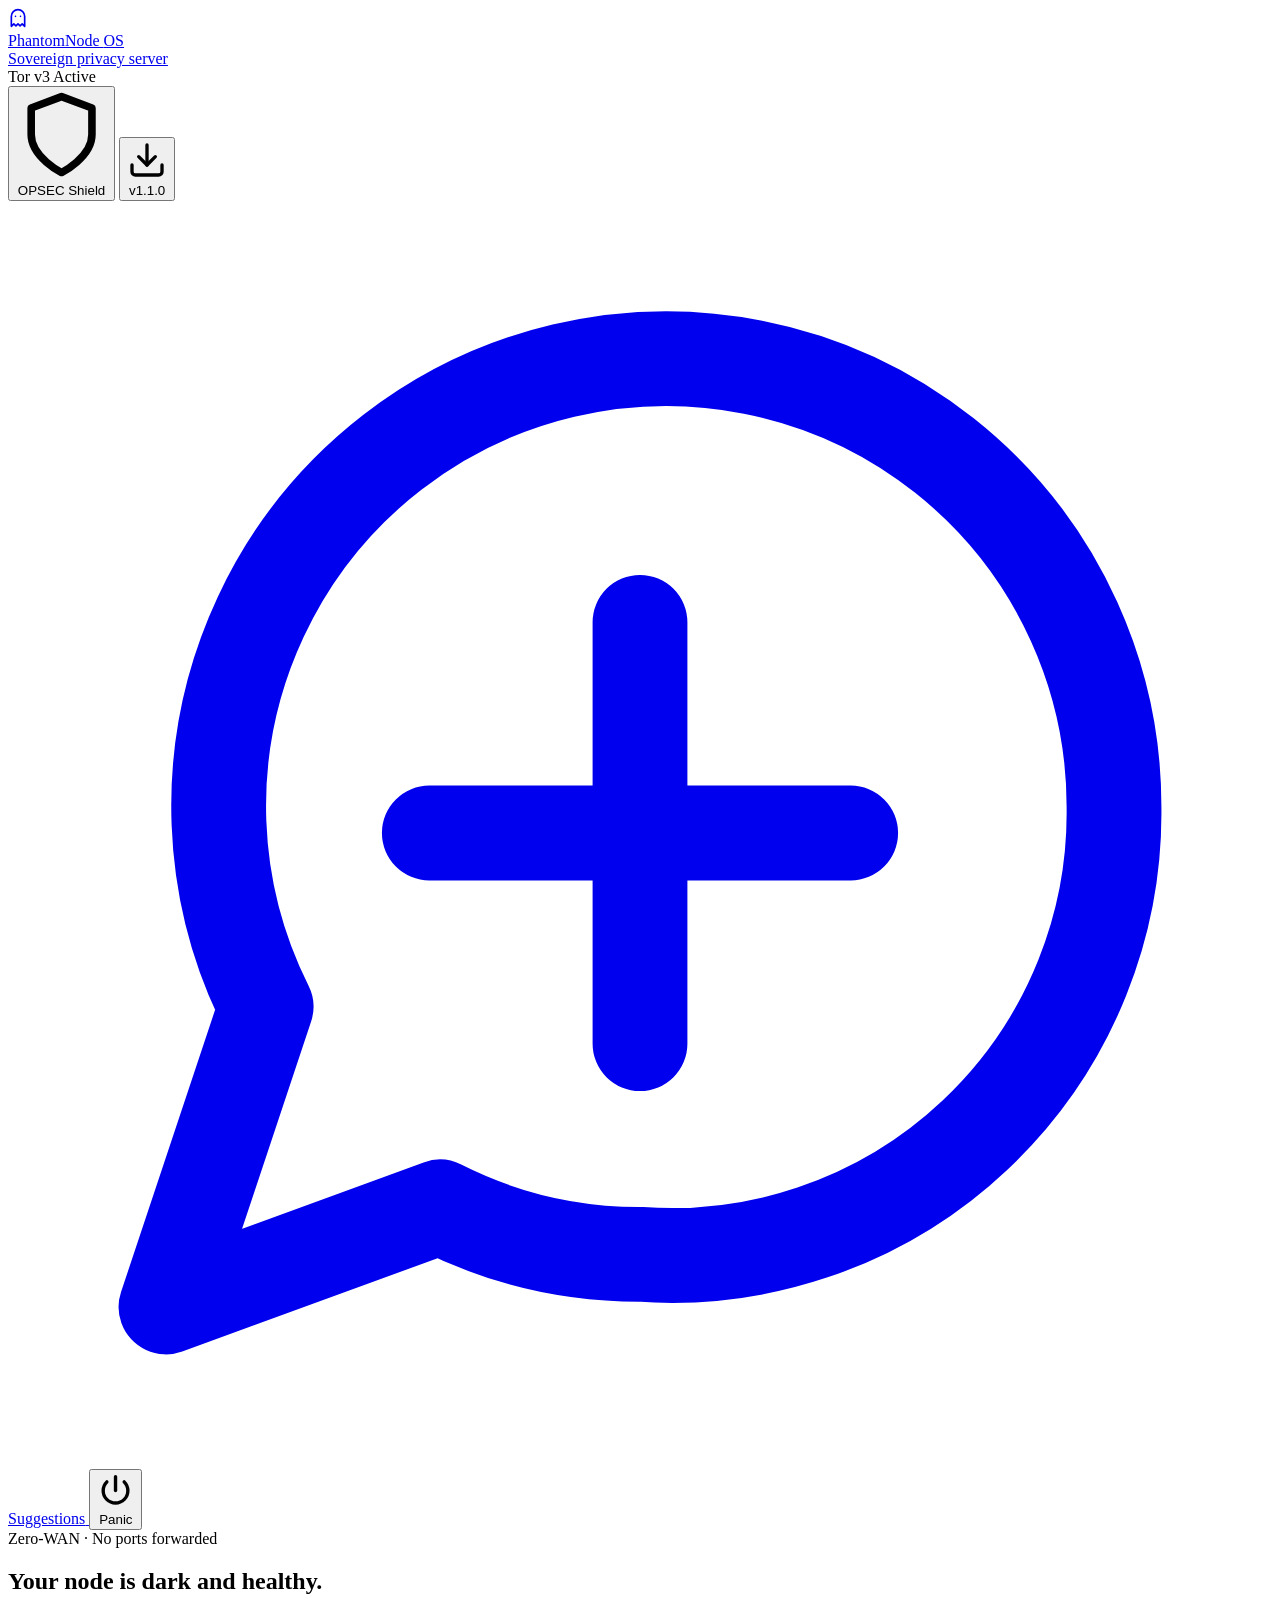
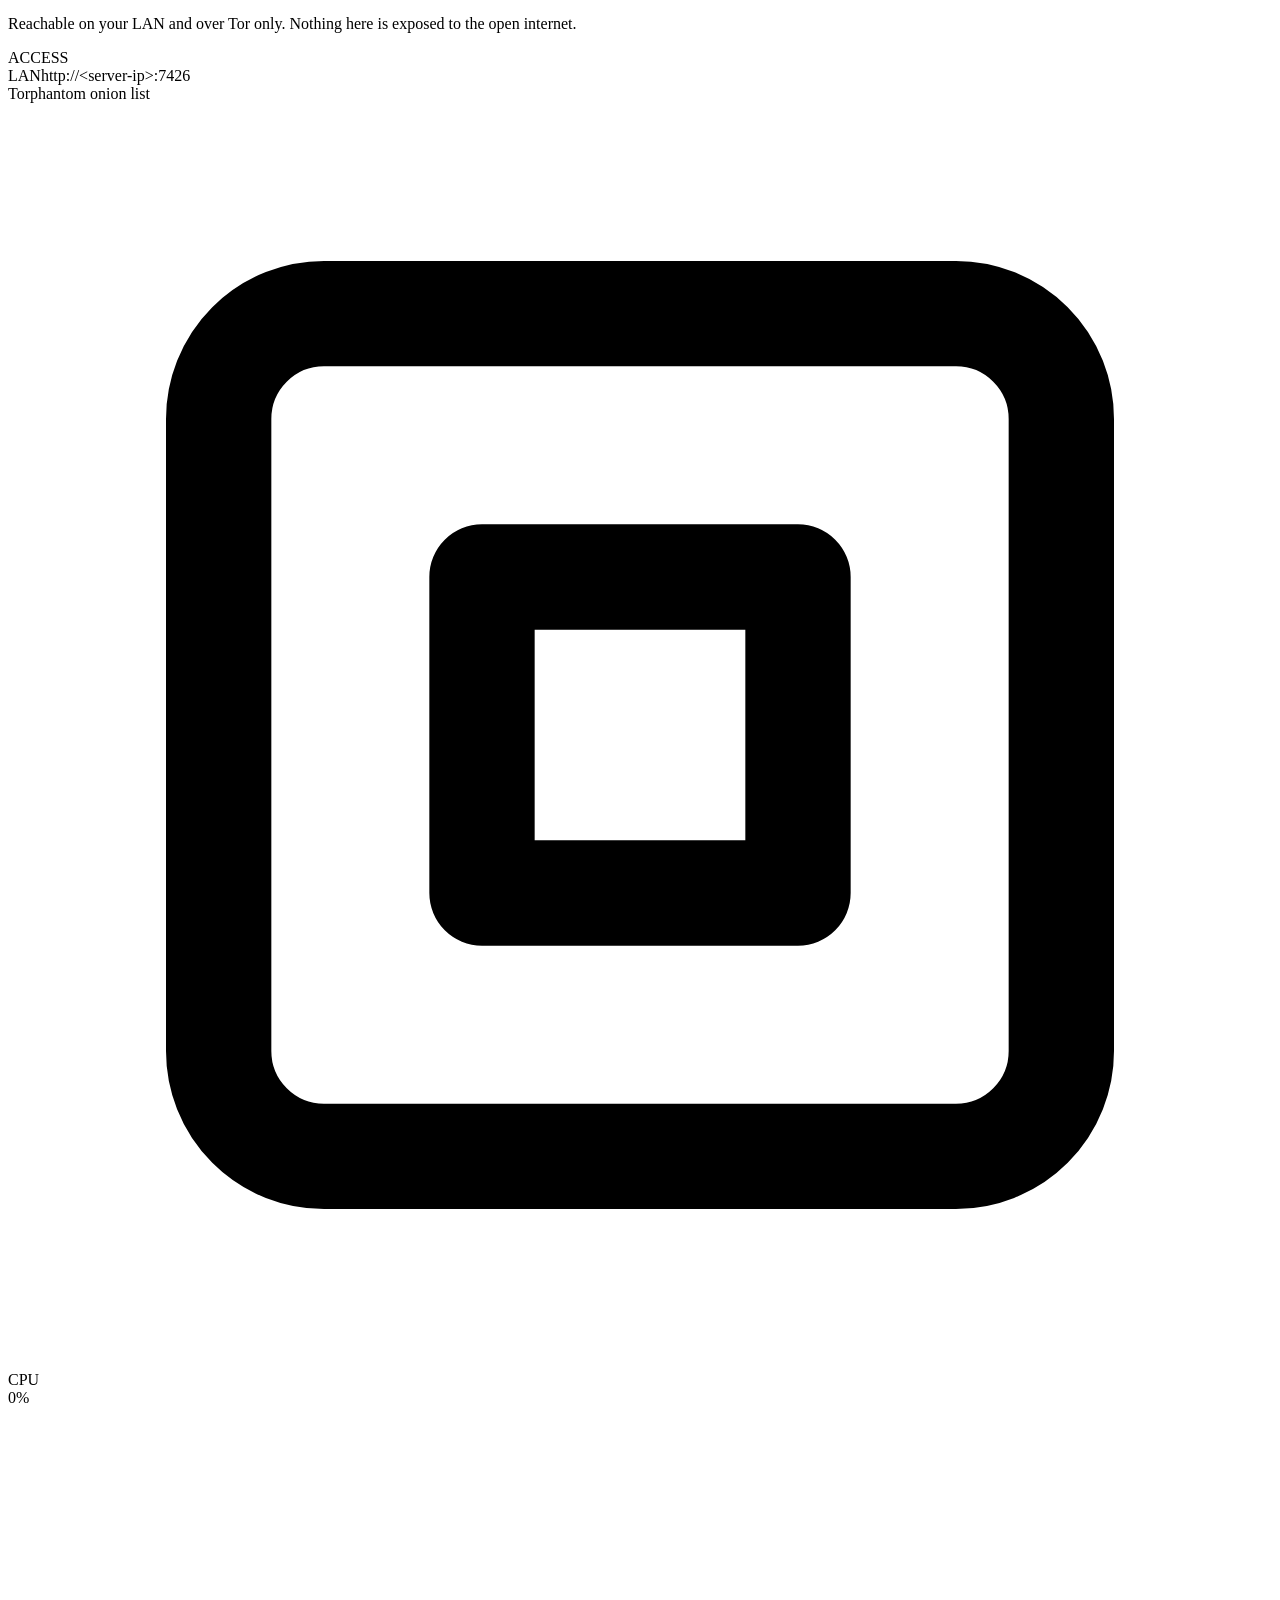
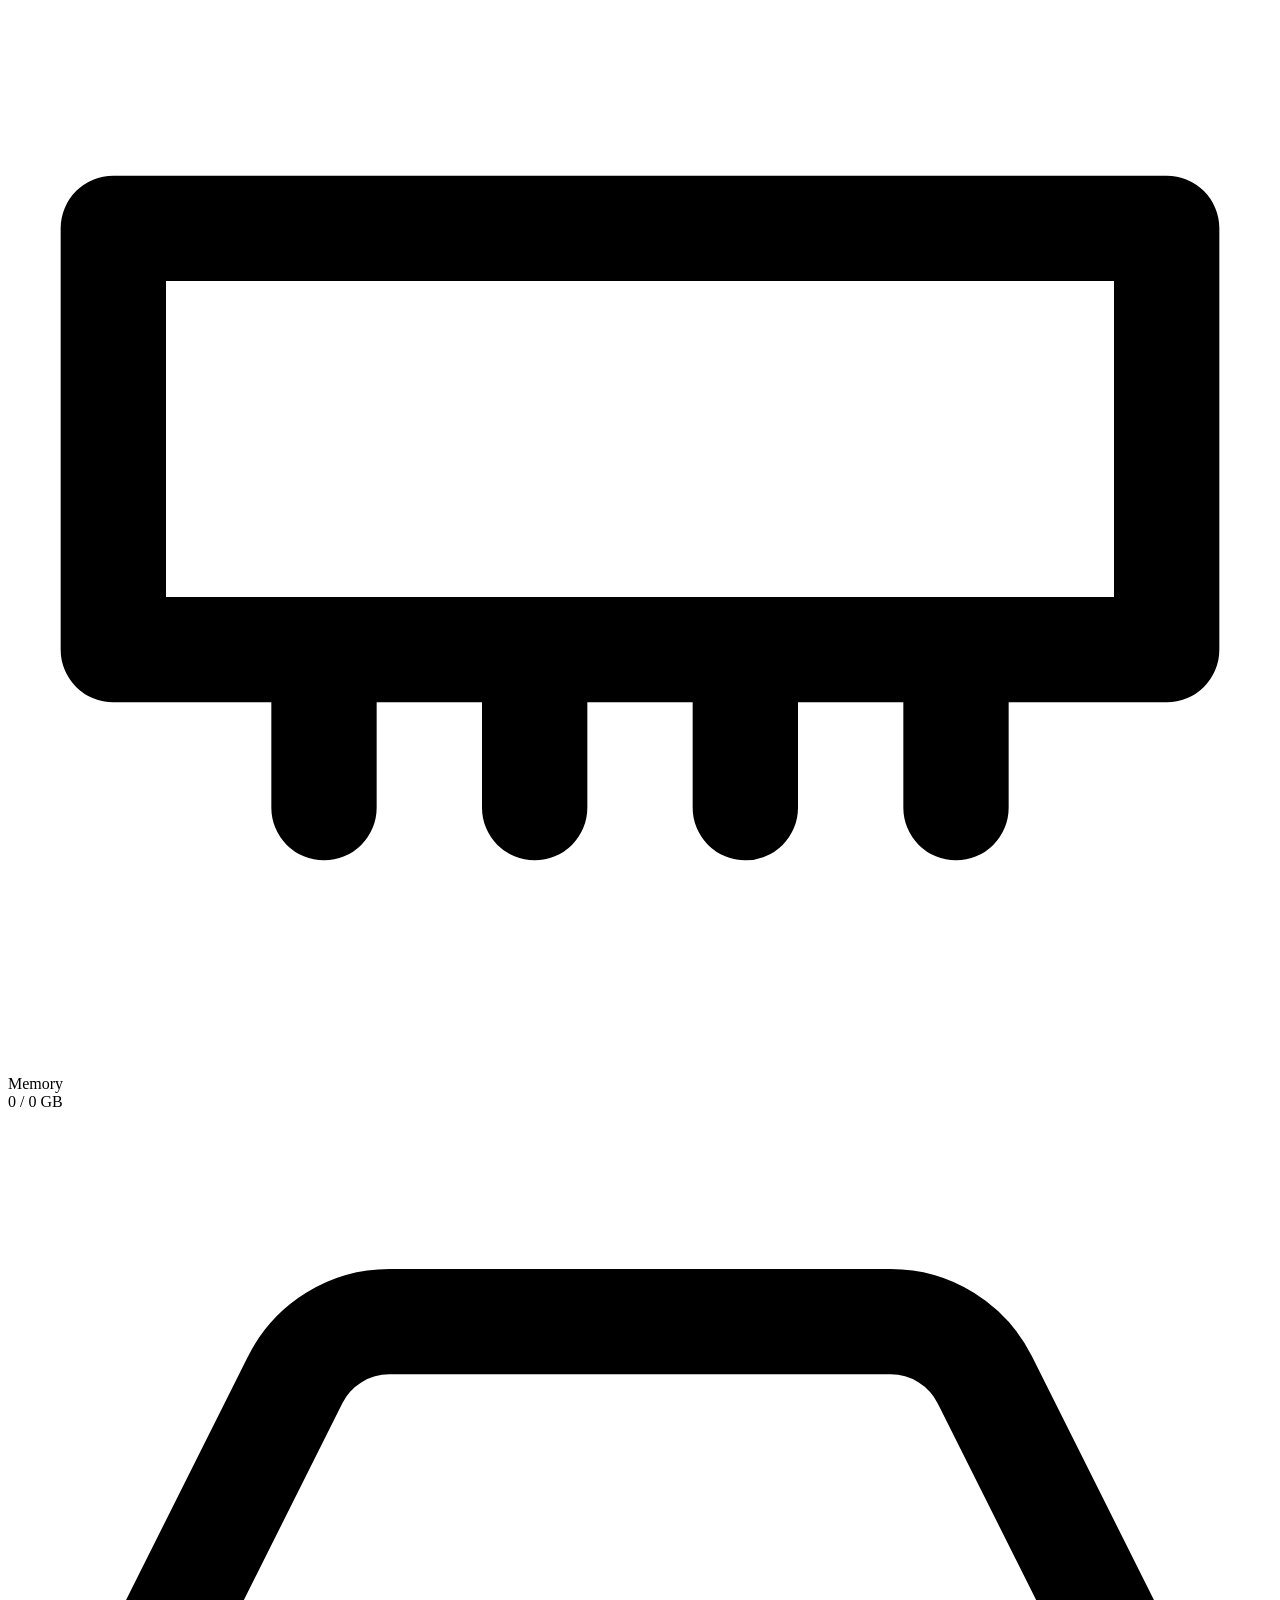
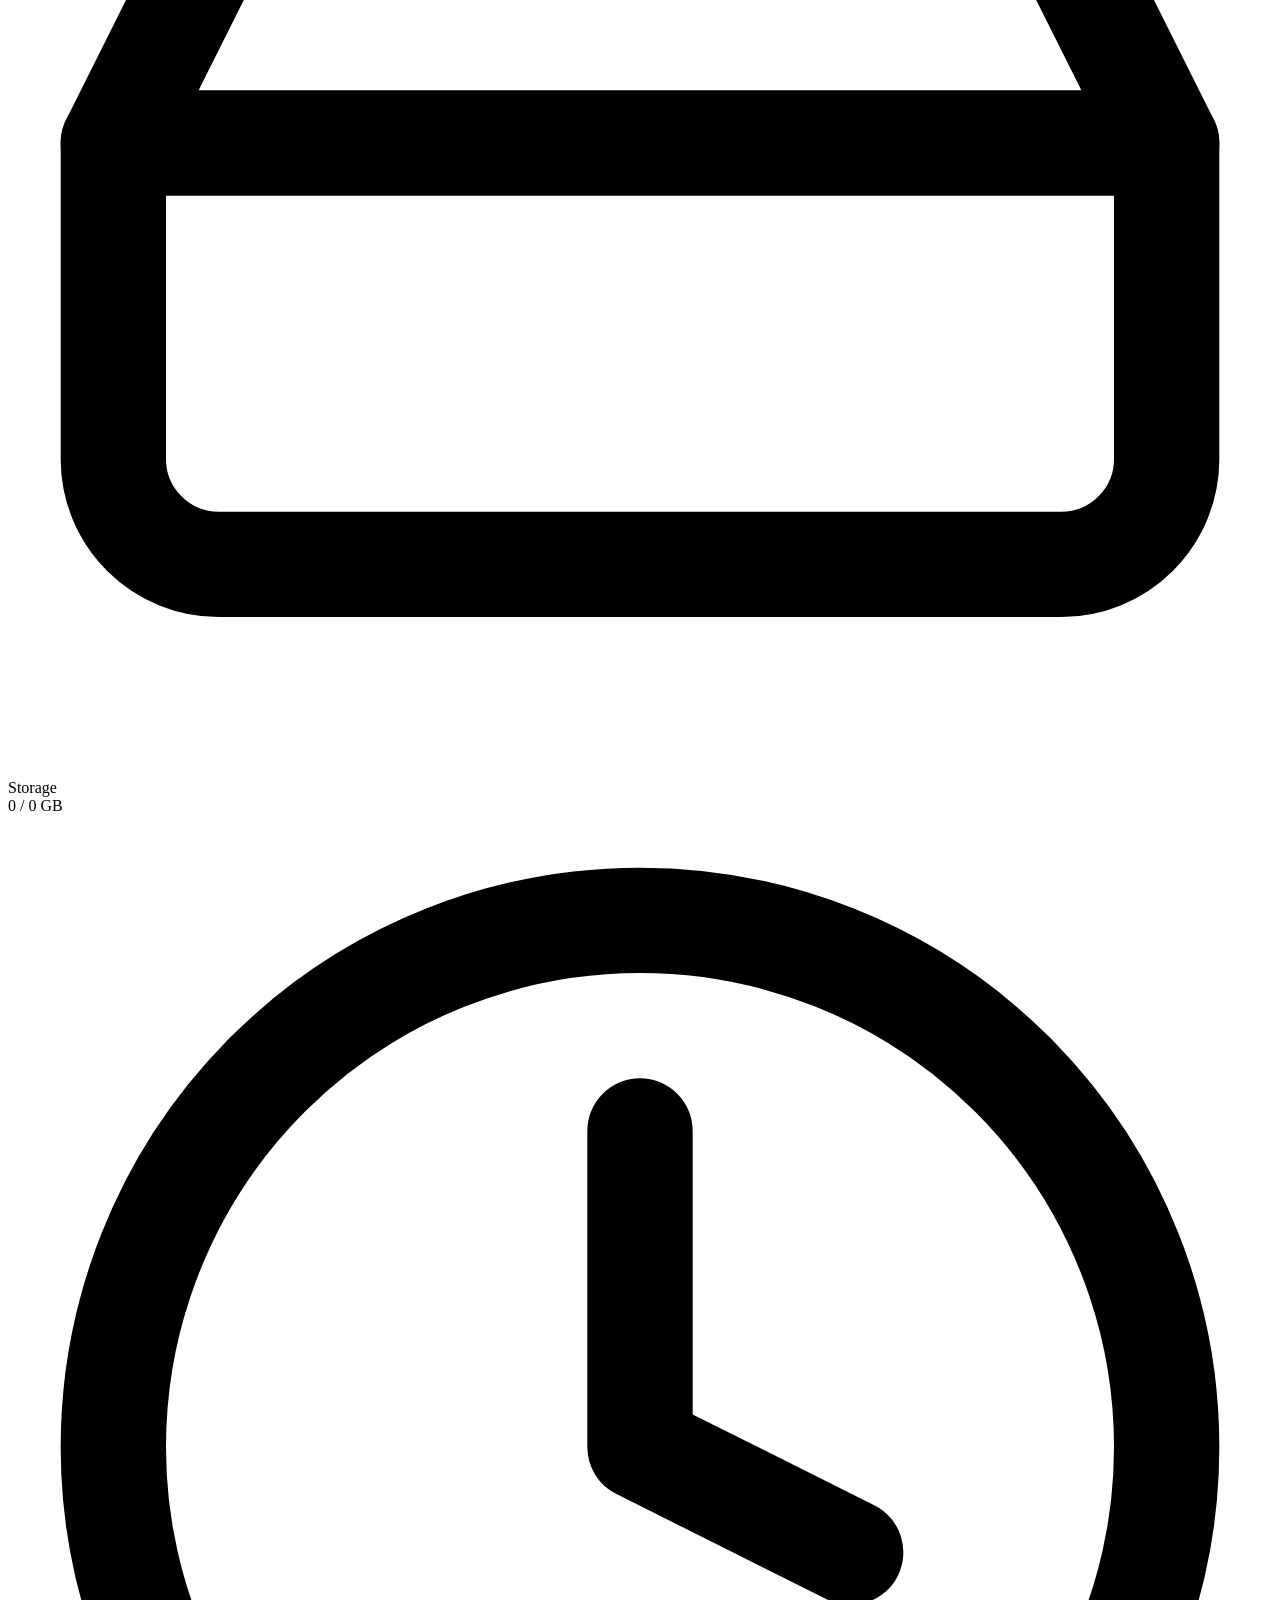
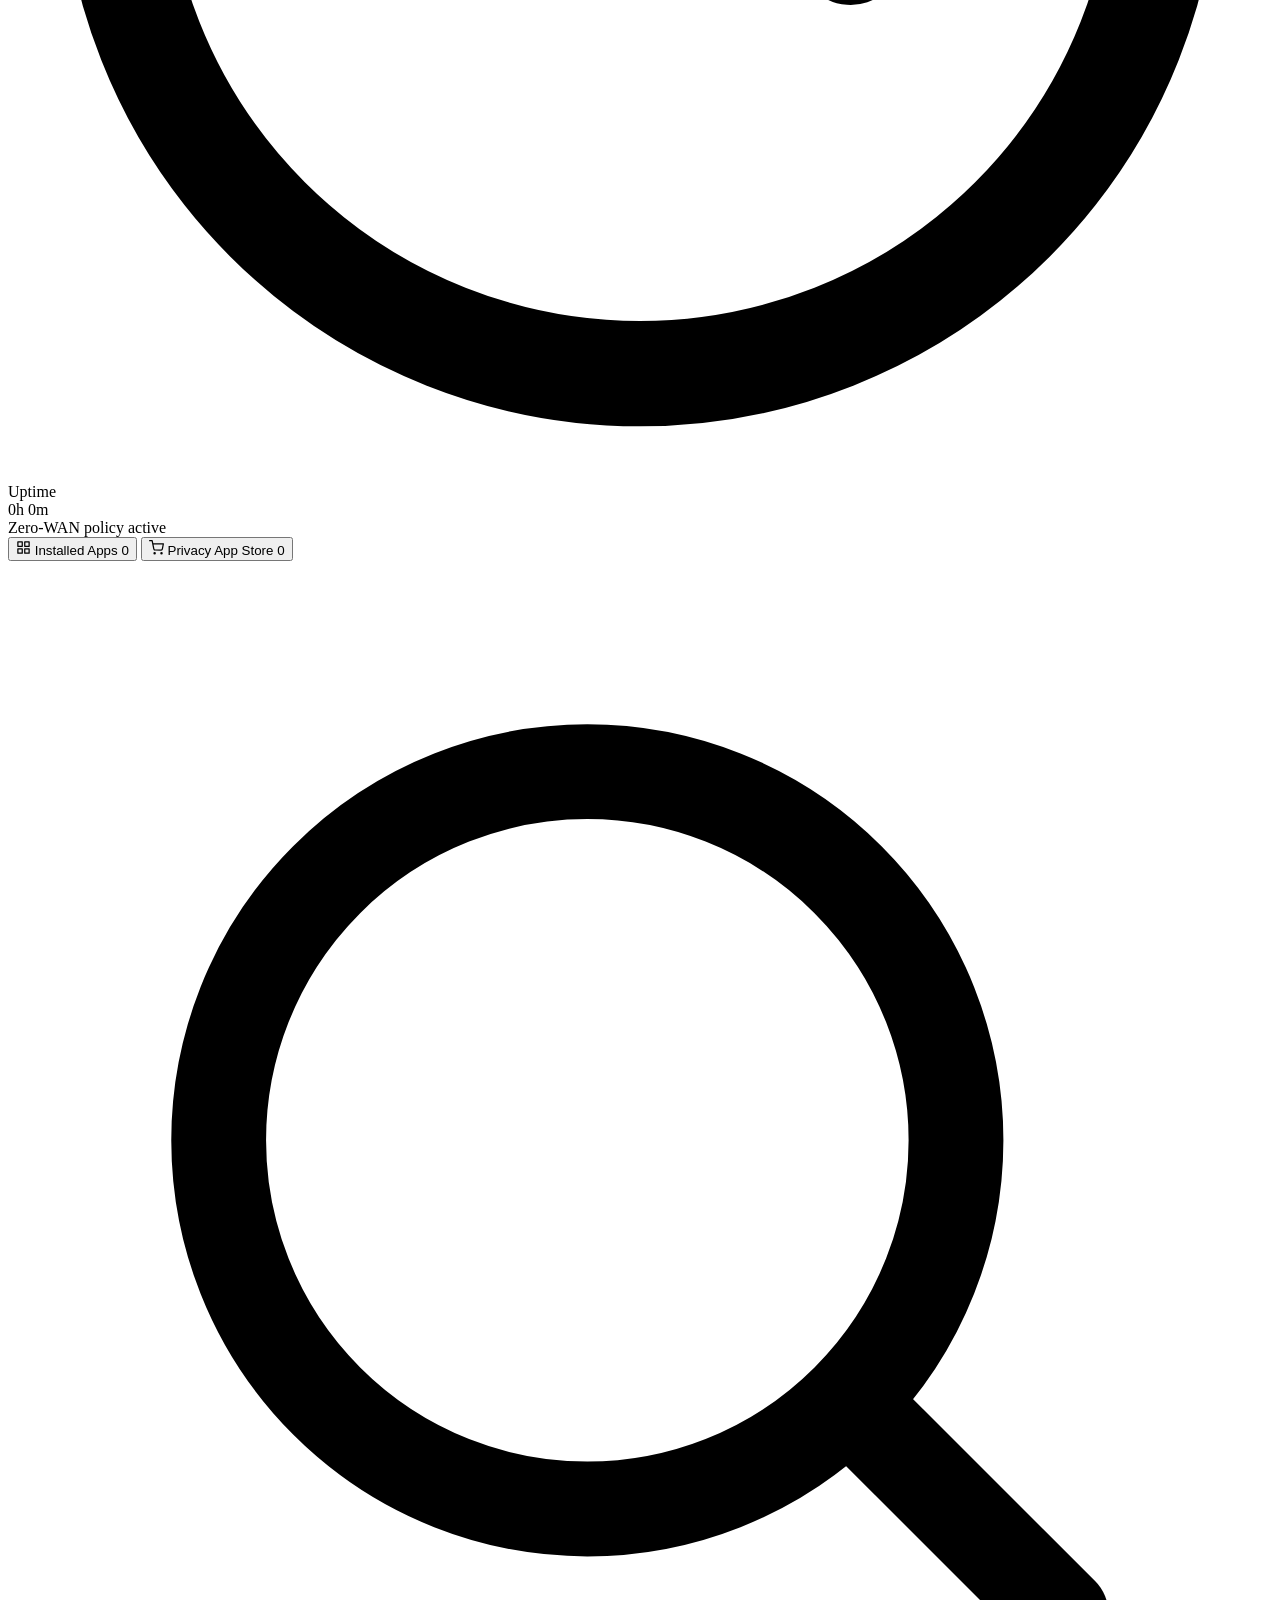
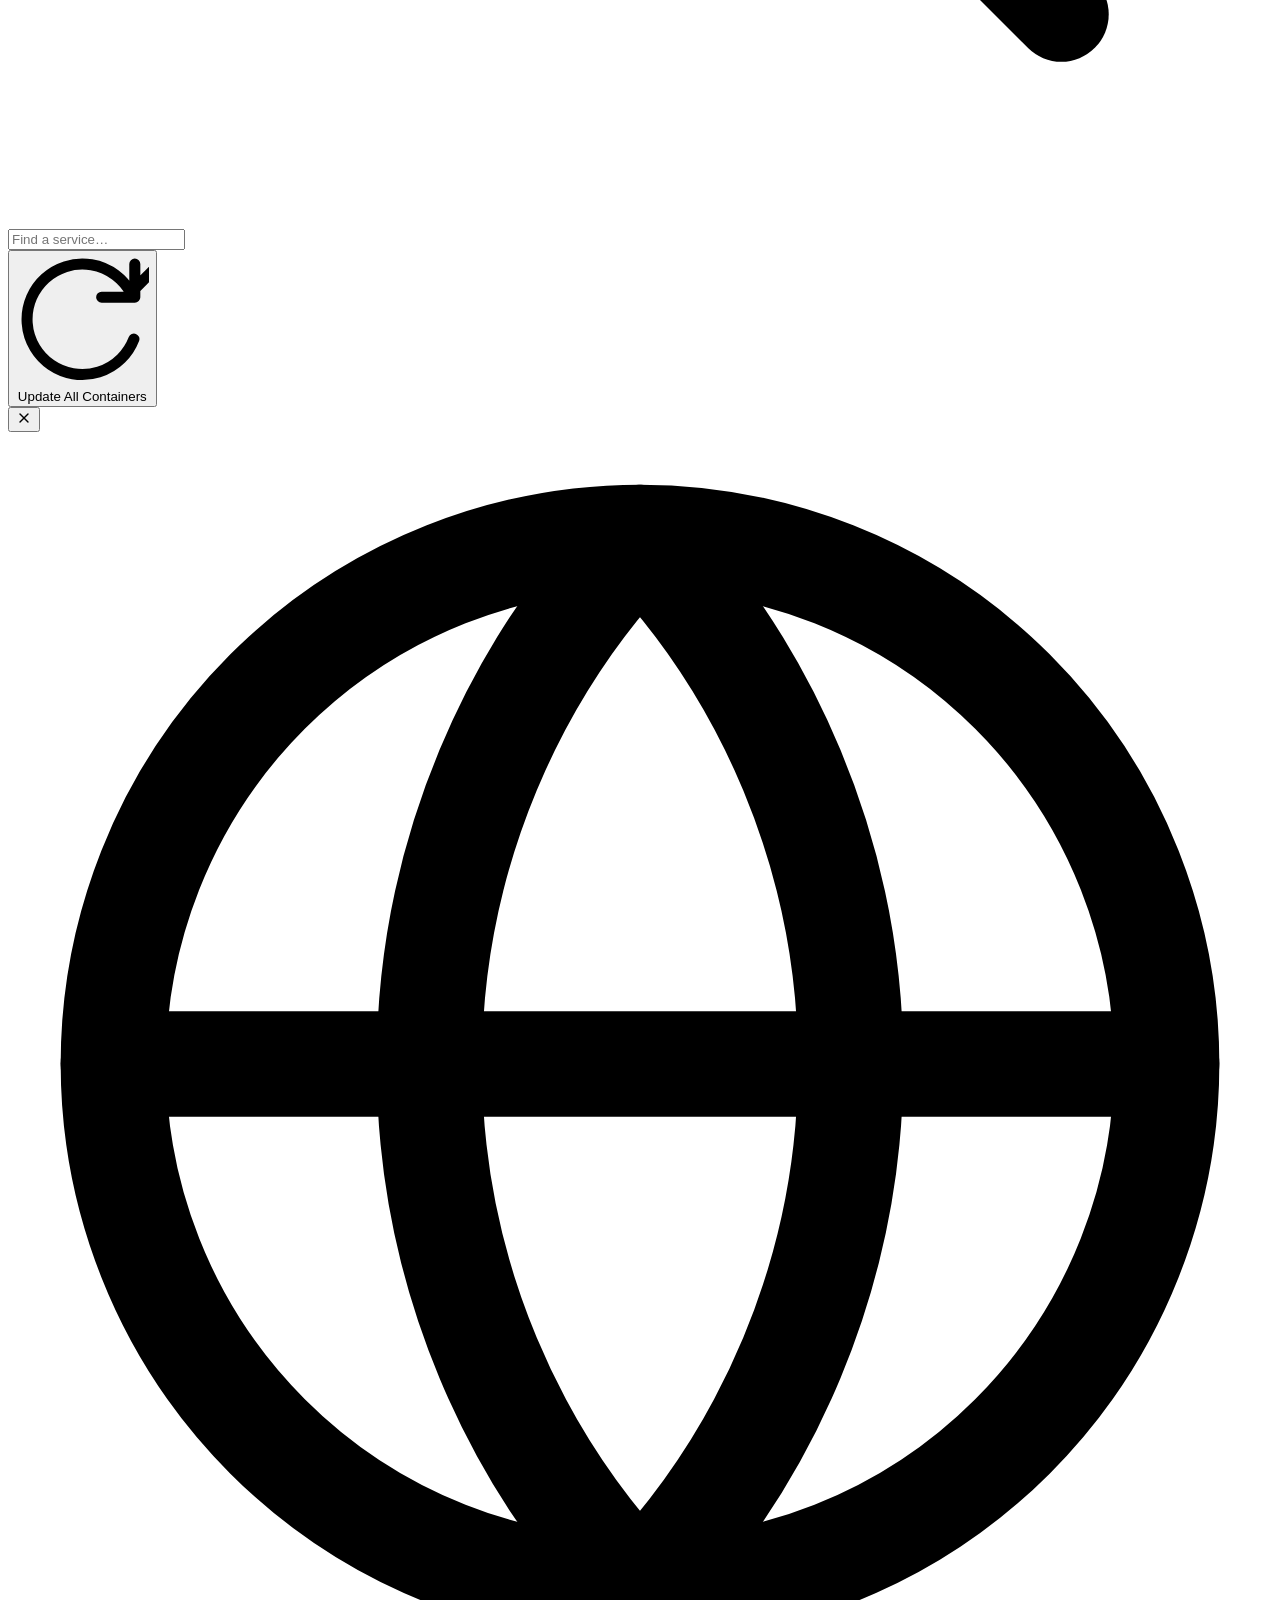
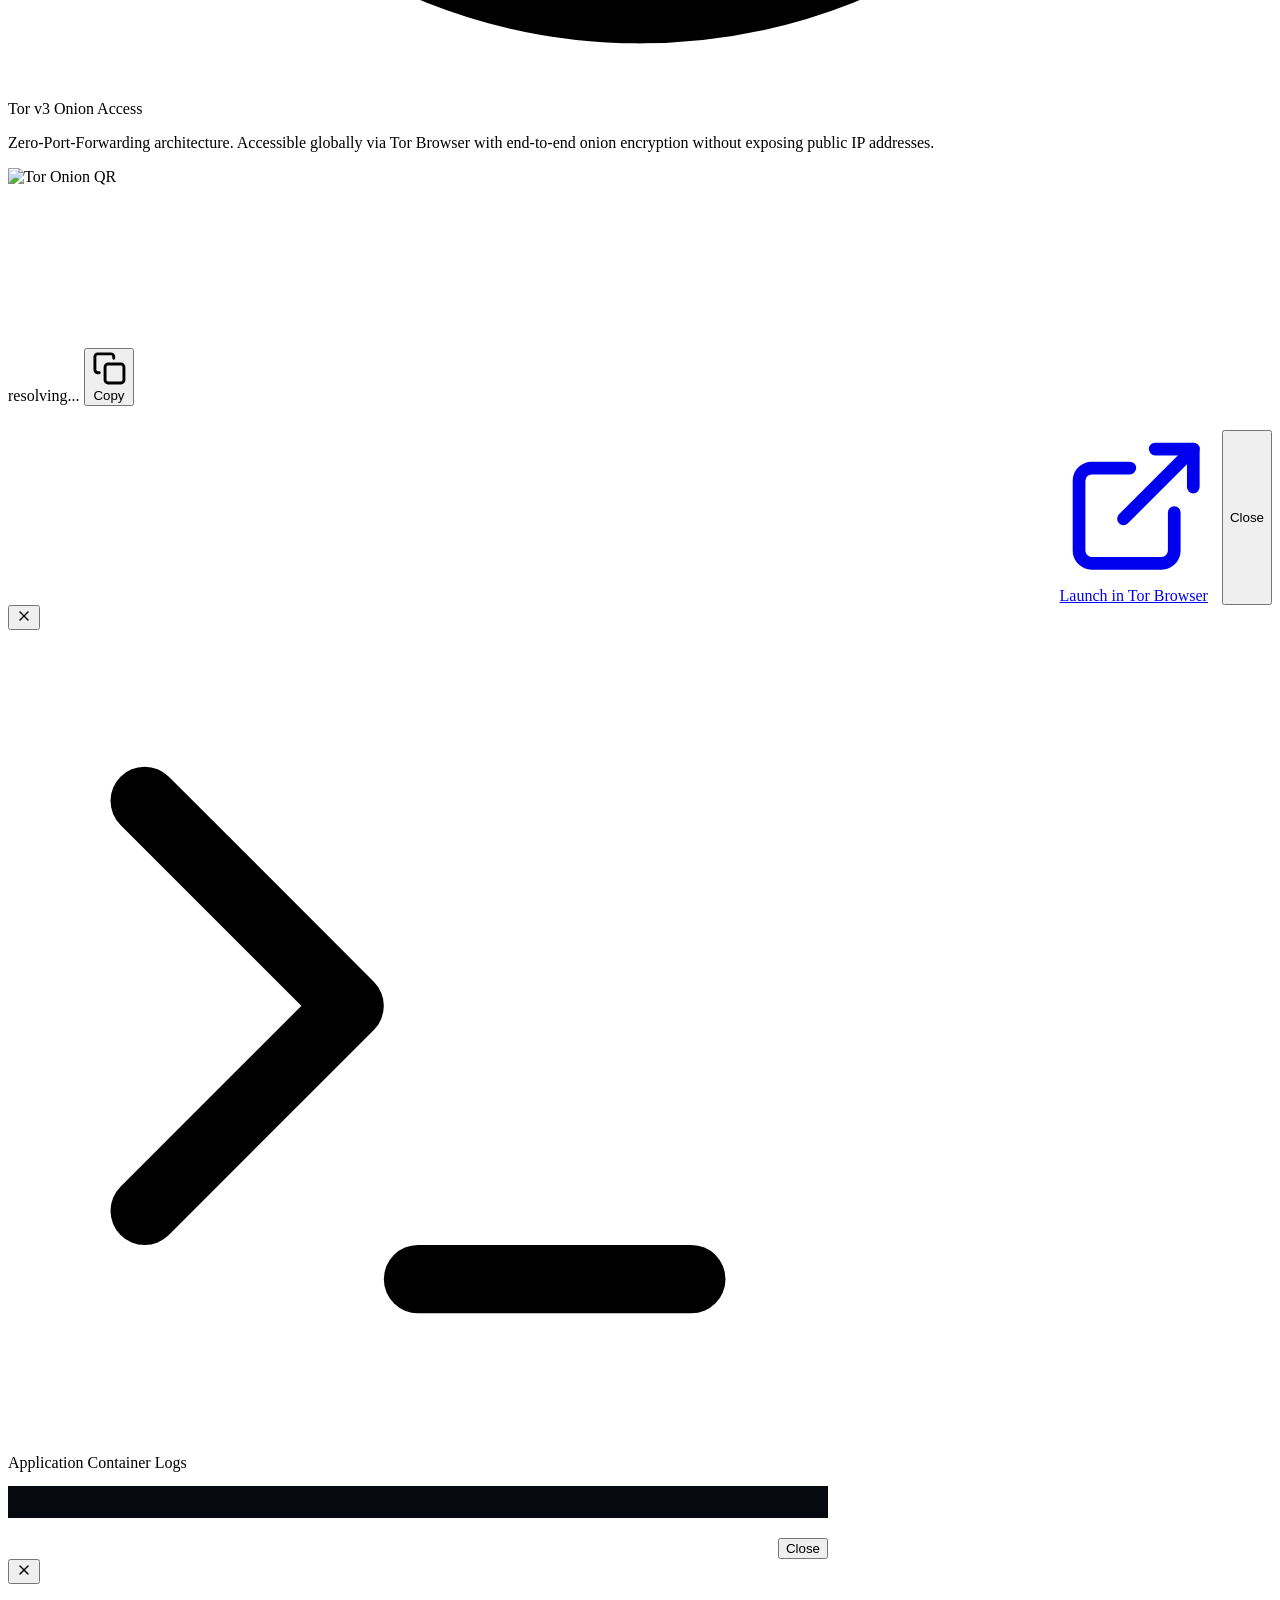
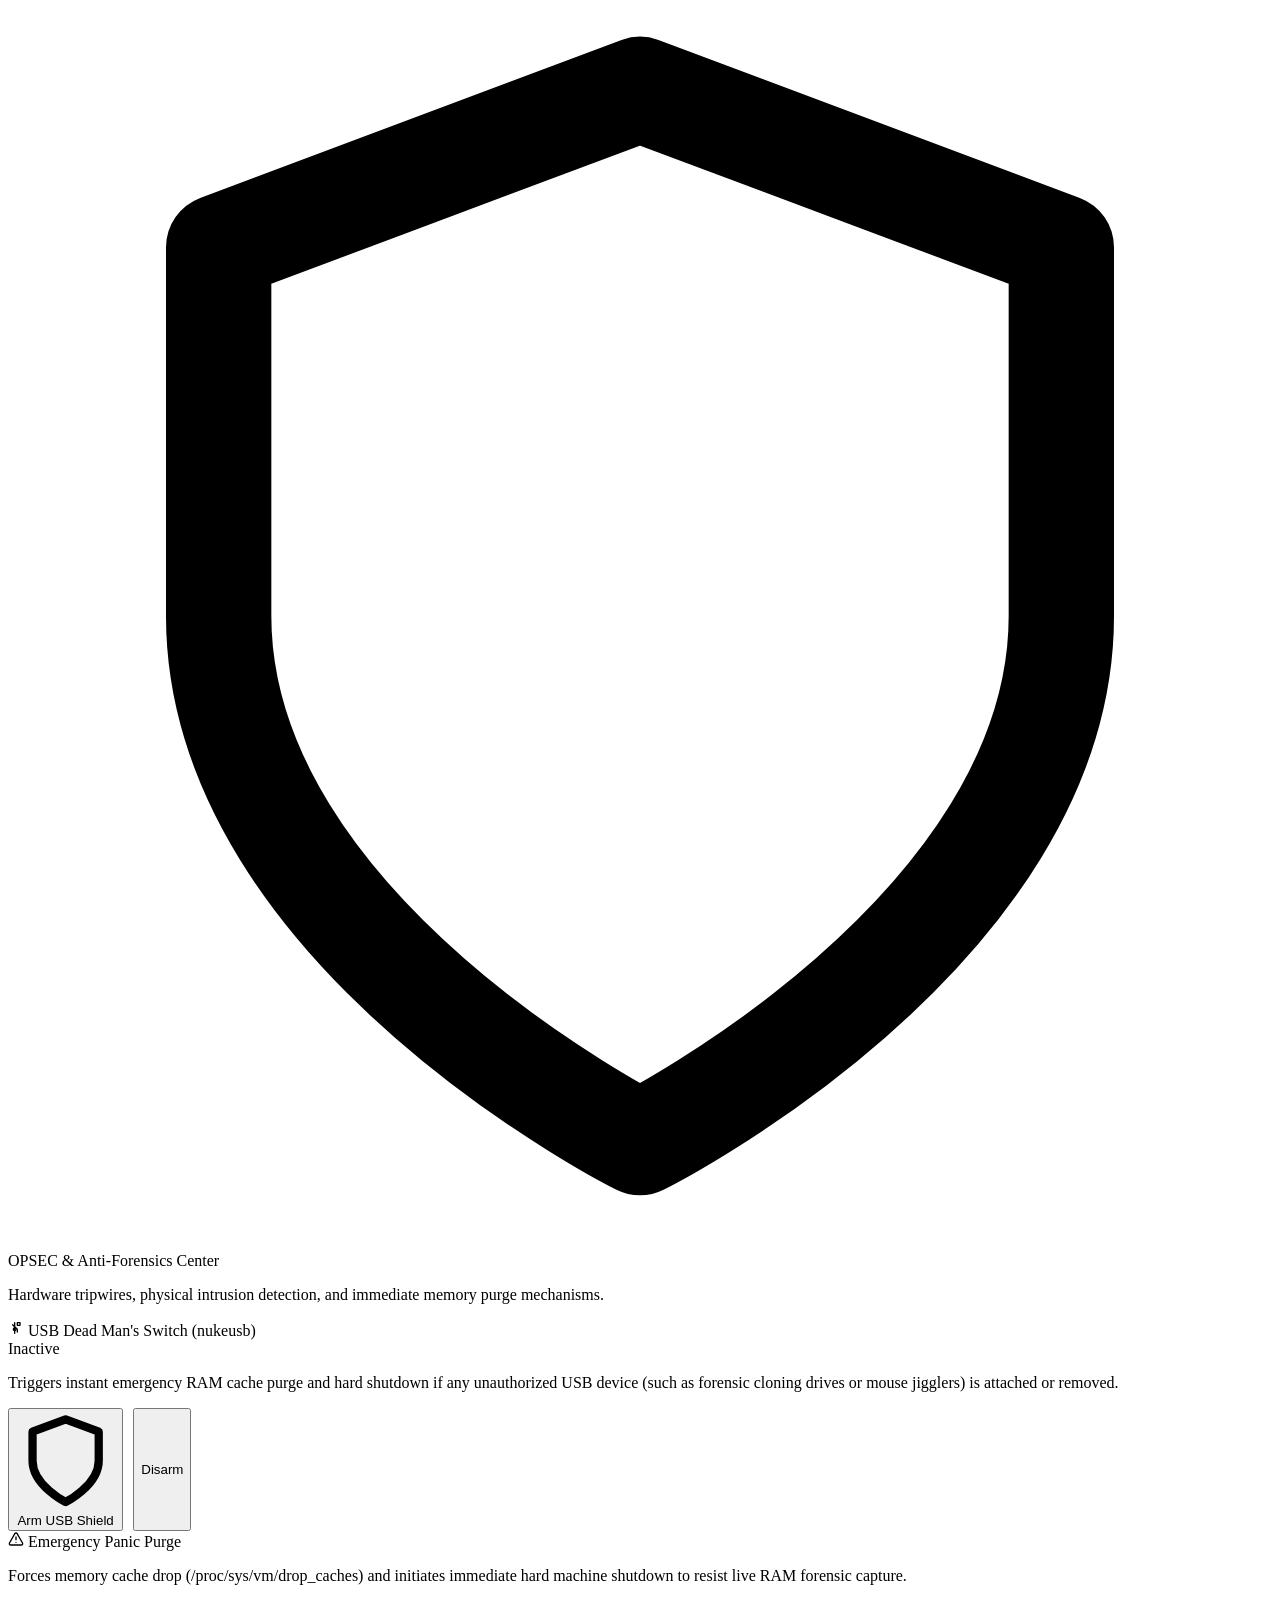
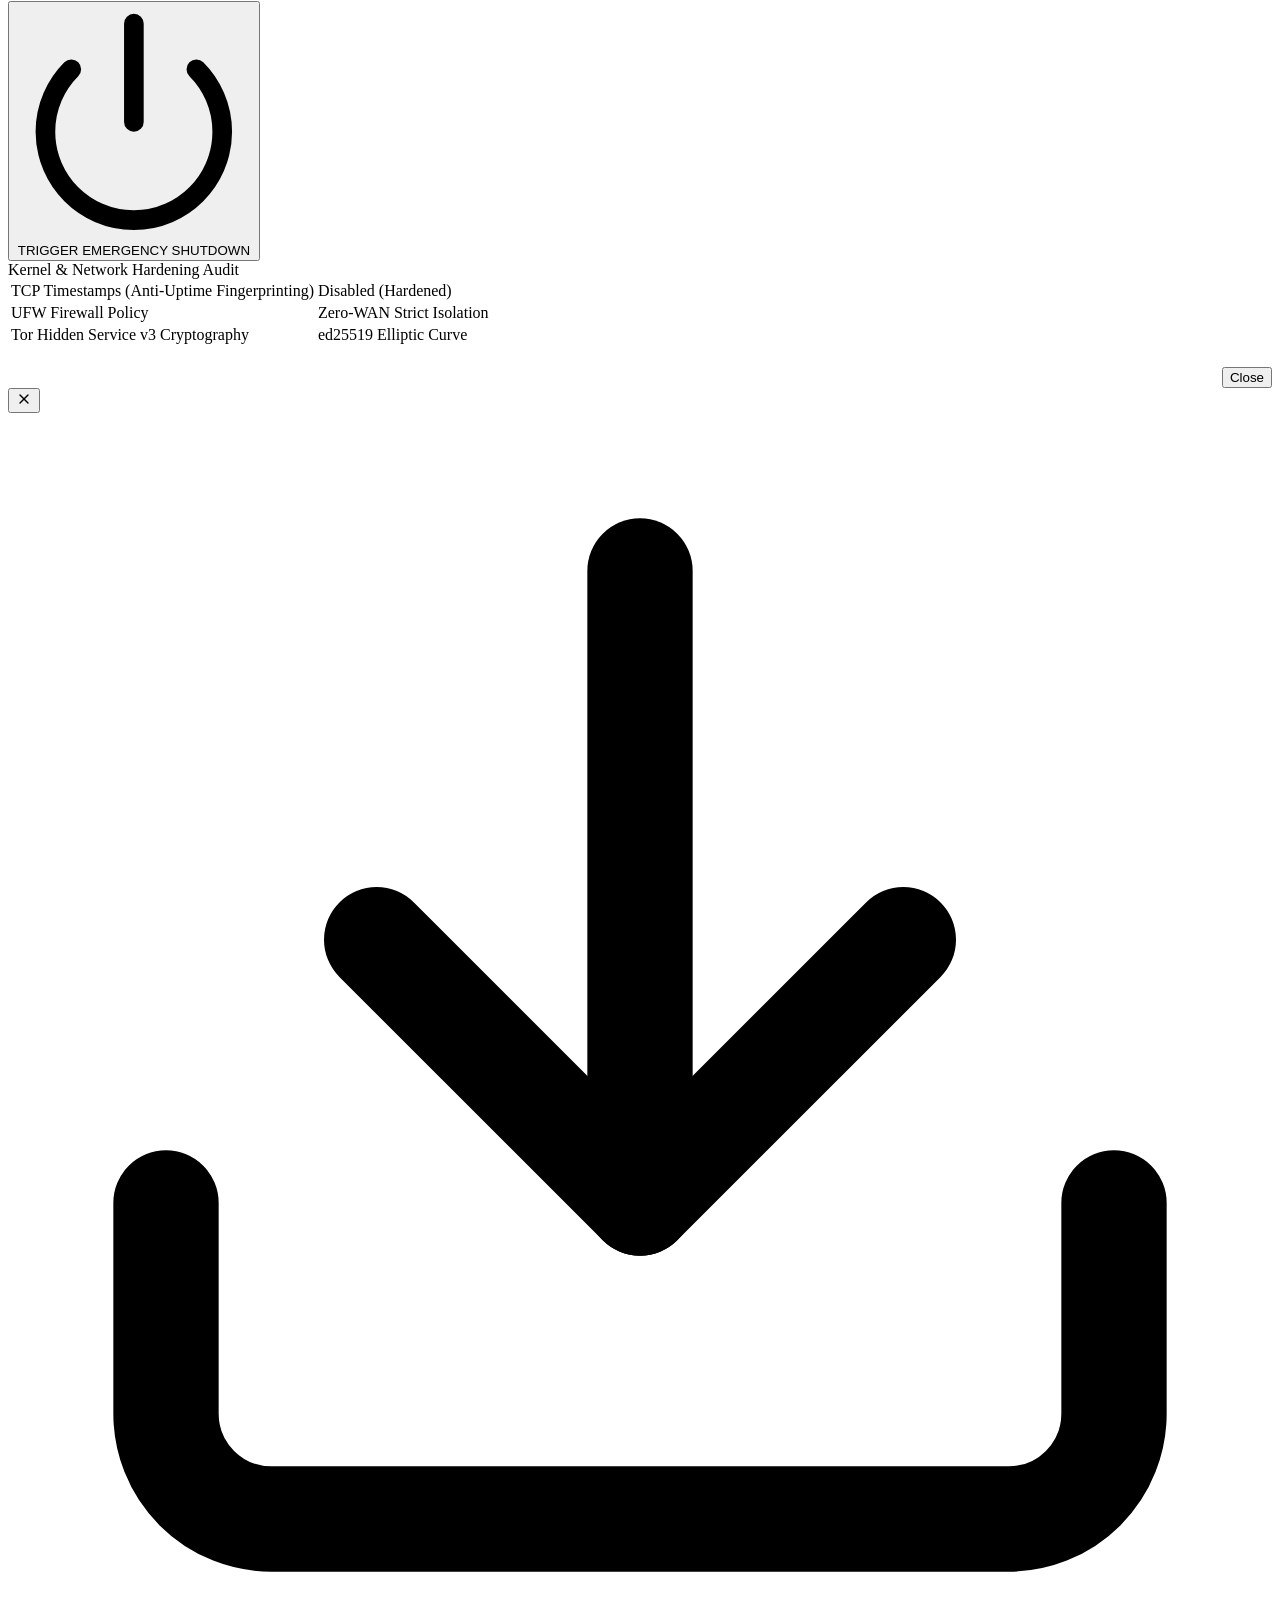
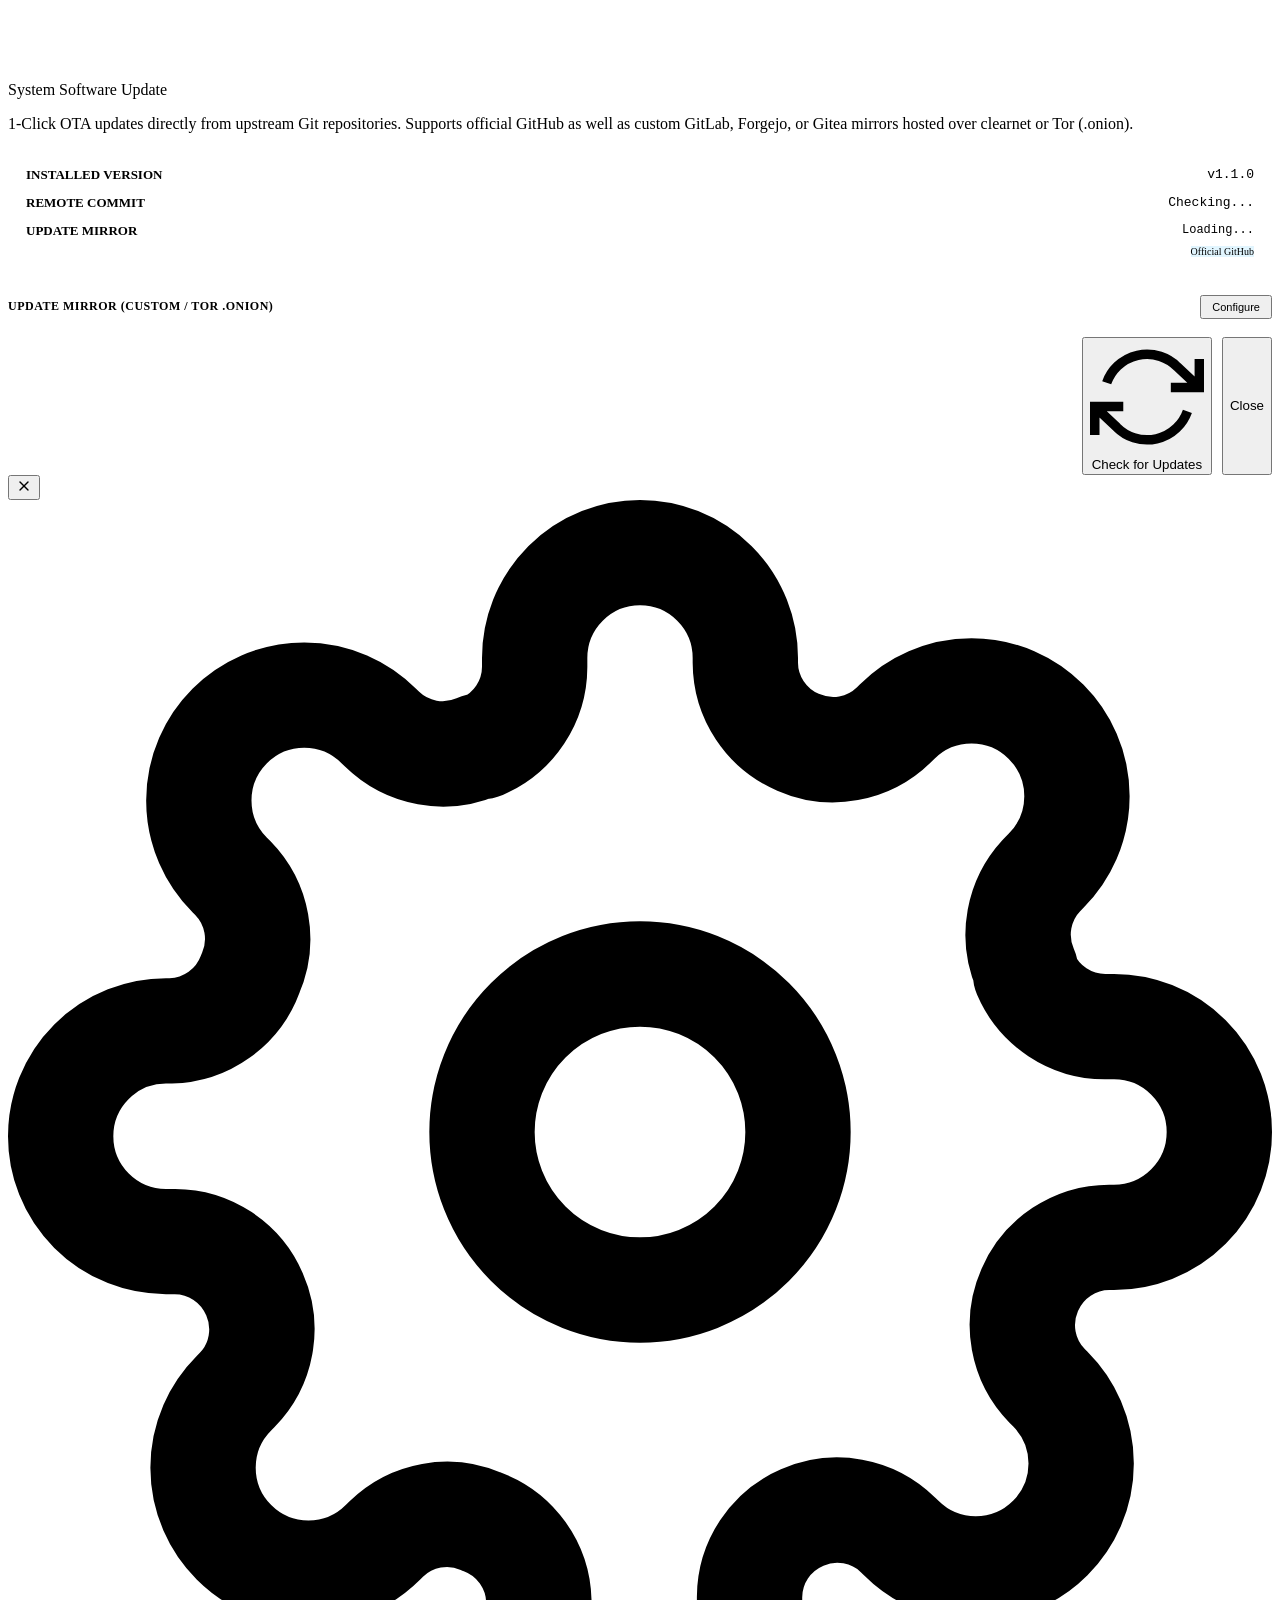
==== commit a9643049: "fix(ui): remove sidebar, single top bar; cache-bust static assets" ====
--- a/dashboard/templates/index.html
+++ b/dashboard/templates/index.html
@@ -8,7 +8,7 @@
     <script>
         document.documentElement.classList.remove('no-js');
     </script>
-    <link rel="stylesheet" href="/static/css/style.css">
+    <link rel="stylesheet" href="/static/css/style.css?v=1.2.0">
     <style>
         /* Hidden by default when JavaScript executes normally */
         #tor-nojs-banner {
@@ -96,8 +96,8 @@
 
     <div class="app-shell">
 
-    <!-- Sidebar -->
-    <aside class="sidebar" aria-label="PhantomNode navigation">
+    <!-- Top bar -->
+    <header class="navbar">
         <a href="/" class="brand">
             <div class="brand-icon-box">
                 <svg viewBox="0 0 24 24" width="20" height="20" fill="none" stroke="currentColor" stroke-width="2" stroke-linecap="round" stroke-linejoin="round" aria-hidden="true">
@@ -105,47 +105,10 @@
                 </svg>
             </div>
             <div>
-                <div class="brand-title">PhantomNode</div>
+                <div class="brand-title">PhantomNode <span class="os-tag">OS</span></div>
                 <div class="brand-subtitle">Sovereign privacy server</div>
             </div>
         </a>
-
-        <nav class="side-nav" aria-label="Console">
-            <span class="side-label">CONSOLE</span>
-            <button type="button" class="side-link active" data-nav-tab="installed">
-                <svg viewBox="0 0 24 24" fill="none" stroke="currentColor" stroke-width="1.8" stroke-linecap="round" stroke-linejoin="round" aria-hidden="true"><rect x="3" y="3" width="7" height="9" rx="1.5"></rect><rect x="14" y="3" width="7" height="5" rx="1.5"></rect><rect x="14" y="12" width="7" height="9" rx="1.5"></rect><rect x="3" y="16" width="7" height="5" rx="1.5"></rect></svg>
-                <span class="side-text">Overview</span>
-            </button>
-            <button type="button" class="side-link" data-nav-tab="catalog">
-                <svg viewBox="0 0 24 24" fill="none" stroke="currentColor" stroke-width="1.8" stroke-linecap="round" stroke-linejoin="round" aria-hidden="true"><path d="M21 8l-9-5-9 5 9 5 9-5z"></path><path d="M3 8v8l9 5 9-5V8"></path><path d="M12 13v8"></path></svg>
-                <span class="side-text">App Store</span>
-            </button>
-            <button type="button" class="side-link" onclick="showOpsecModal()">
-                <svg viewBox="0 0 24 24" fill="none" stroke="currentColor" stroke-width="1.8" stroke-linecap="round" stroke-linejoin="round" aria-hidden="true"><path d="M12 22s8-4 8-10V5l-8-3-8 3v7c0 6 8 10 8 10z"></path></svg>
-                <span class="side-text">OPSEC</span>
-                <span class="side-dot" aria-hidden="true"></span>
-            </button>
-            <button type="button" class="side-link" onclick="showUpdateModal()">
-                <svg viewBox="0 0 24 24" fill="none" stroke="currentColor" stroke-width="1.8" stroke-linecap="round" stroke-linejoin="round" aria-hidden="true"><path d="M21 12a9 9 0 1 1-3-6.7L21 8"></path><path d="M21 3v5h-5"></path></svg>
-                <span class="side-text">Updates</span>
-            </button>
-            <a class="side-link" href="https://github.com/miatoszs/phantom-node/issues/new/choose" target="_blank" rel="noopener noreferrer">
-                <svg viewBox="0 0 24 24" fill="none" stroke="currentColor" stroke-width="1.8" stroke-linecap="round" stroke-linejoin="round" aria-hidden="true"><path d="M21 11.5a8.4 8.4 0 0 1-9 8.5 8.4 8.4 0 0 1-3.8-.9L3 21l1.9-5.7A8.5 8.5 0 1 1 21 11.5z"></path><path d="M8 12h8M12 8v8"></path></svg>
-                <span class="side-text">Suggestions</span>
-            </a>
-        </nav>
-
-        <div class="host-card">
-            <span class="host-label">HOST</span>
-            <span class="host-name">PhantomNode OS</span>
-            <span class="host-meta">Debian 12 · Kicksecure<br>dashboard :7426</span>
-        </div>
-    </aside>
-
-    <div class="workspace">
-
-    <!-- Top bar -->
-    <header class="navbar">
         <div class="nav-badges">
             <div id="tor-badge" class="badge badge-green">
                 <span id="tor-status-dot" class="status-dot active pulse"></span>
@@ -165,6 +128,10 @@
                 </svg>
                 <span id="update-badge-text">v1.1.0</span>
             </button>
+            <a class="badge suggestion-button" href="https://github.com/miatoszs/phantom-node/issues/new/choose" target="_blank" rel="noopener noreferrer" title="Request an app or suggest an improvement">
+                <svg class="badge-svg" viewBox="0 0 24 24" fill="none" stroke="currentColor" stroke-width="1.8" stroke-linecap="round" stroke-linejoin="round" aria-hidden="true"><path d="M21 11.5a8.4 8.4 0 0 1-9 8.5 8.4 8.4 0 0 1-3.8-.9L3 21l1.9-5.7A8.5 8.5 0 1 1 21 11.5z"></path><path d="M8 12h8M12 8v8"></path></svg>
+                <span>Suggestions</span>
+            </a>
             <button type="button" class="btn-panic" onclick="showOpsecModal()" title="Open the emergency panic controls">
                 <svg viewBox="0 0 24 24" fill="none" stroke="currentColor" stroke-width="2.2" stroke-linecap="round" aria-hidden="true"><path d="M12 3v9"></path><path d="M6.4 6.4a8 8 0 1 0 11.2 0"></path></svg>
                 <span>Panic</span>
@@ -273,7 +240,6 @@
         <section id="apps-grid" class="app-grid"></section>
 
     </main>
-    </div><!-- /workspace -->
     </div><!-- /app-shell -->
 
     <!-- Tor Onion & QR Code Modal -->
@@ -653,6 +619,6 @@
     <!-- Toast Notifications Container -->
     <div id="toast-container"></div>
 
-    <script src="/static/js/app.js"></script>
+    <script src="/static/js/app.js?v=1.2.0"></script>
 </body>
 </html>
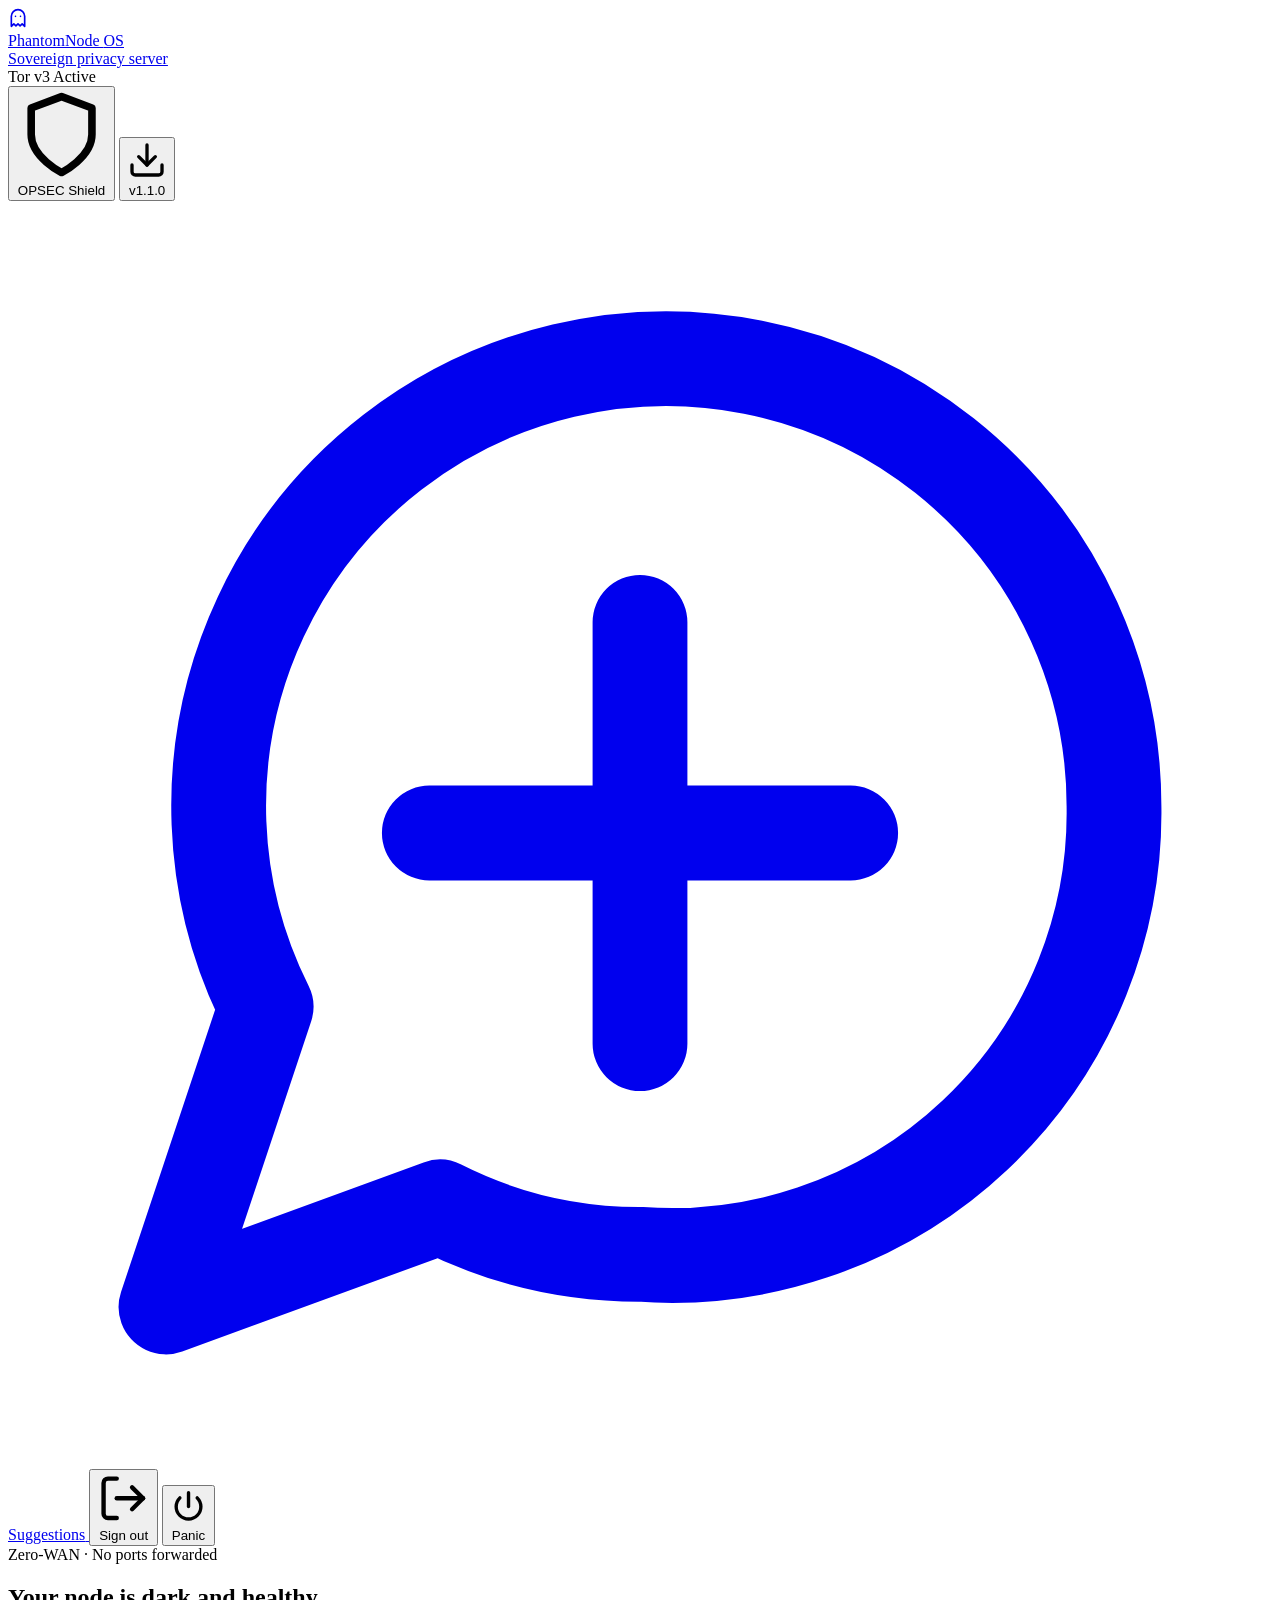
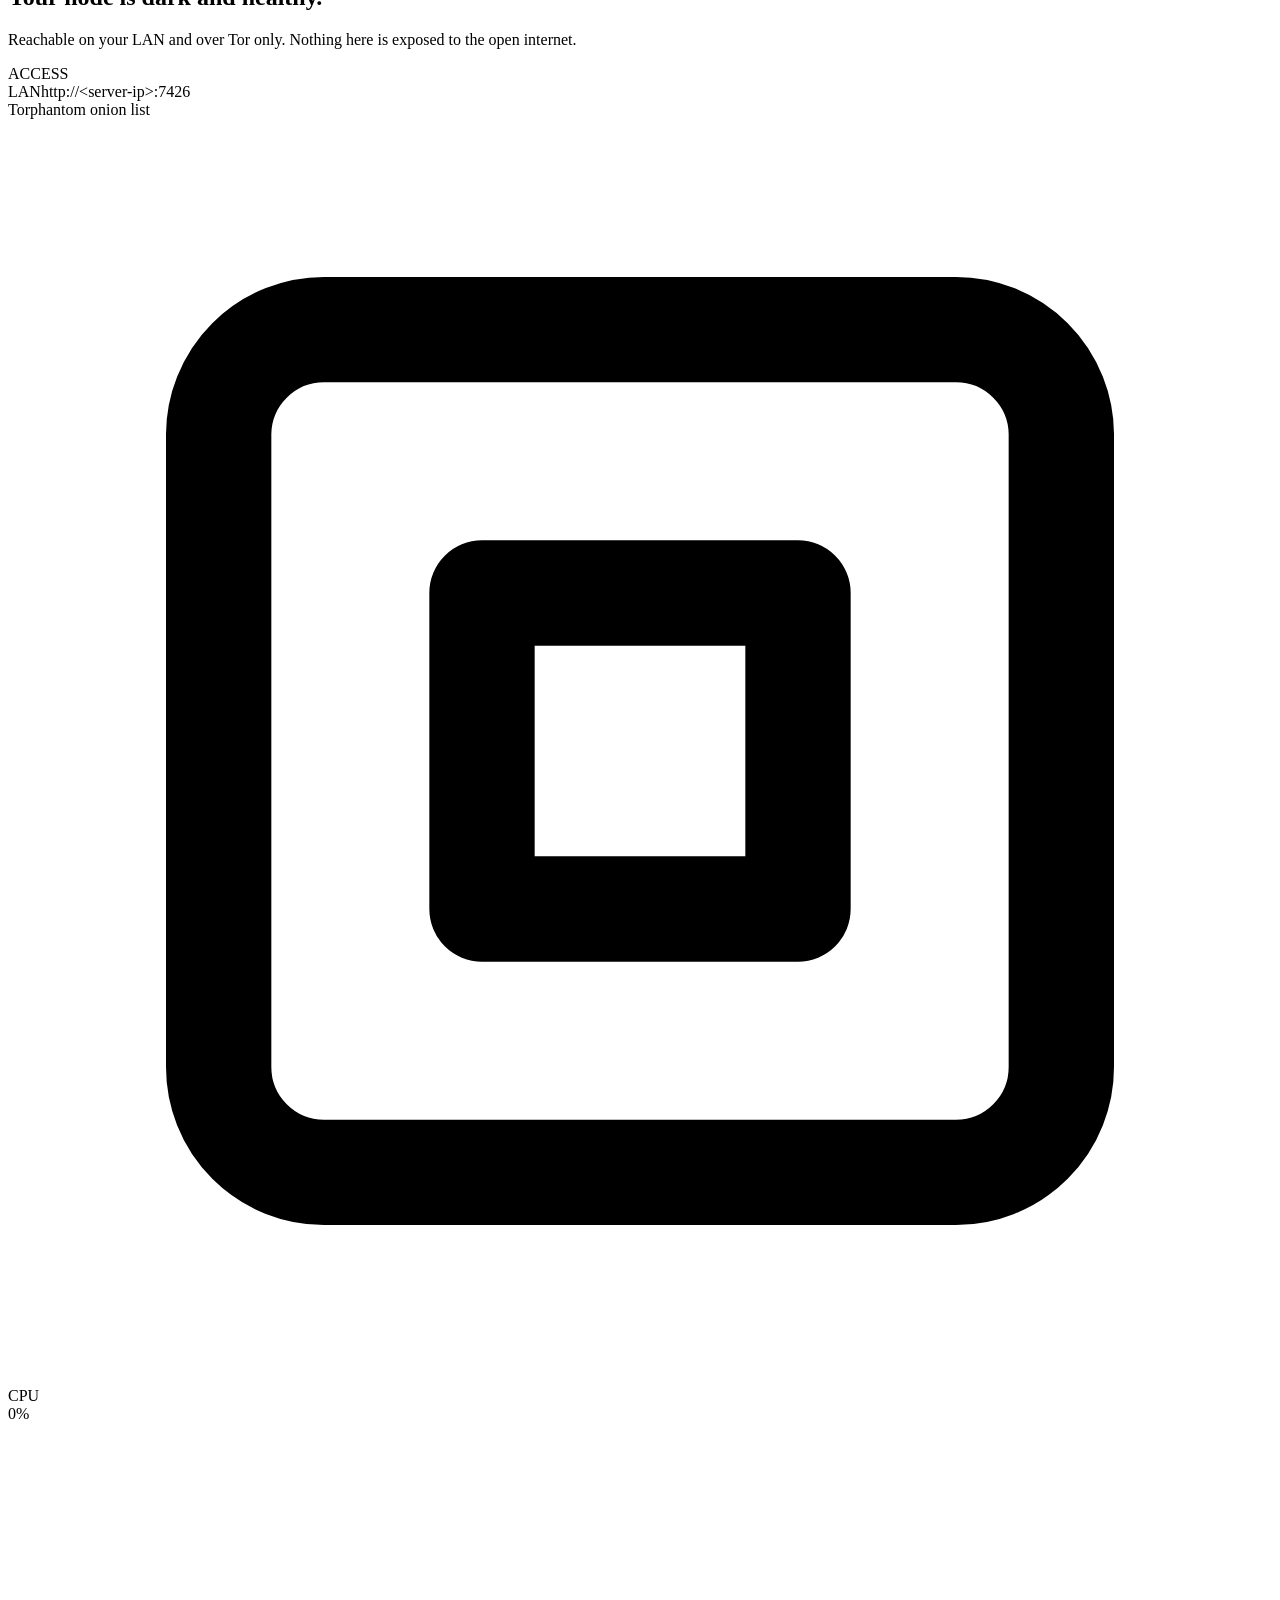
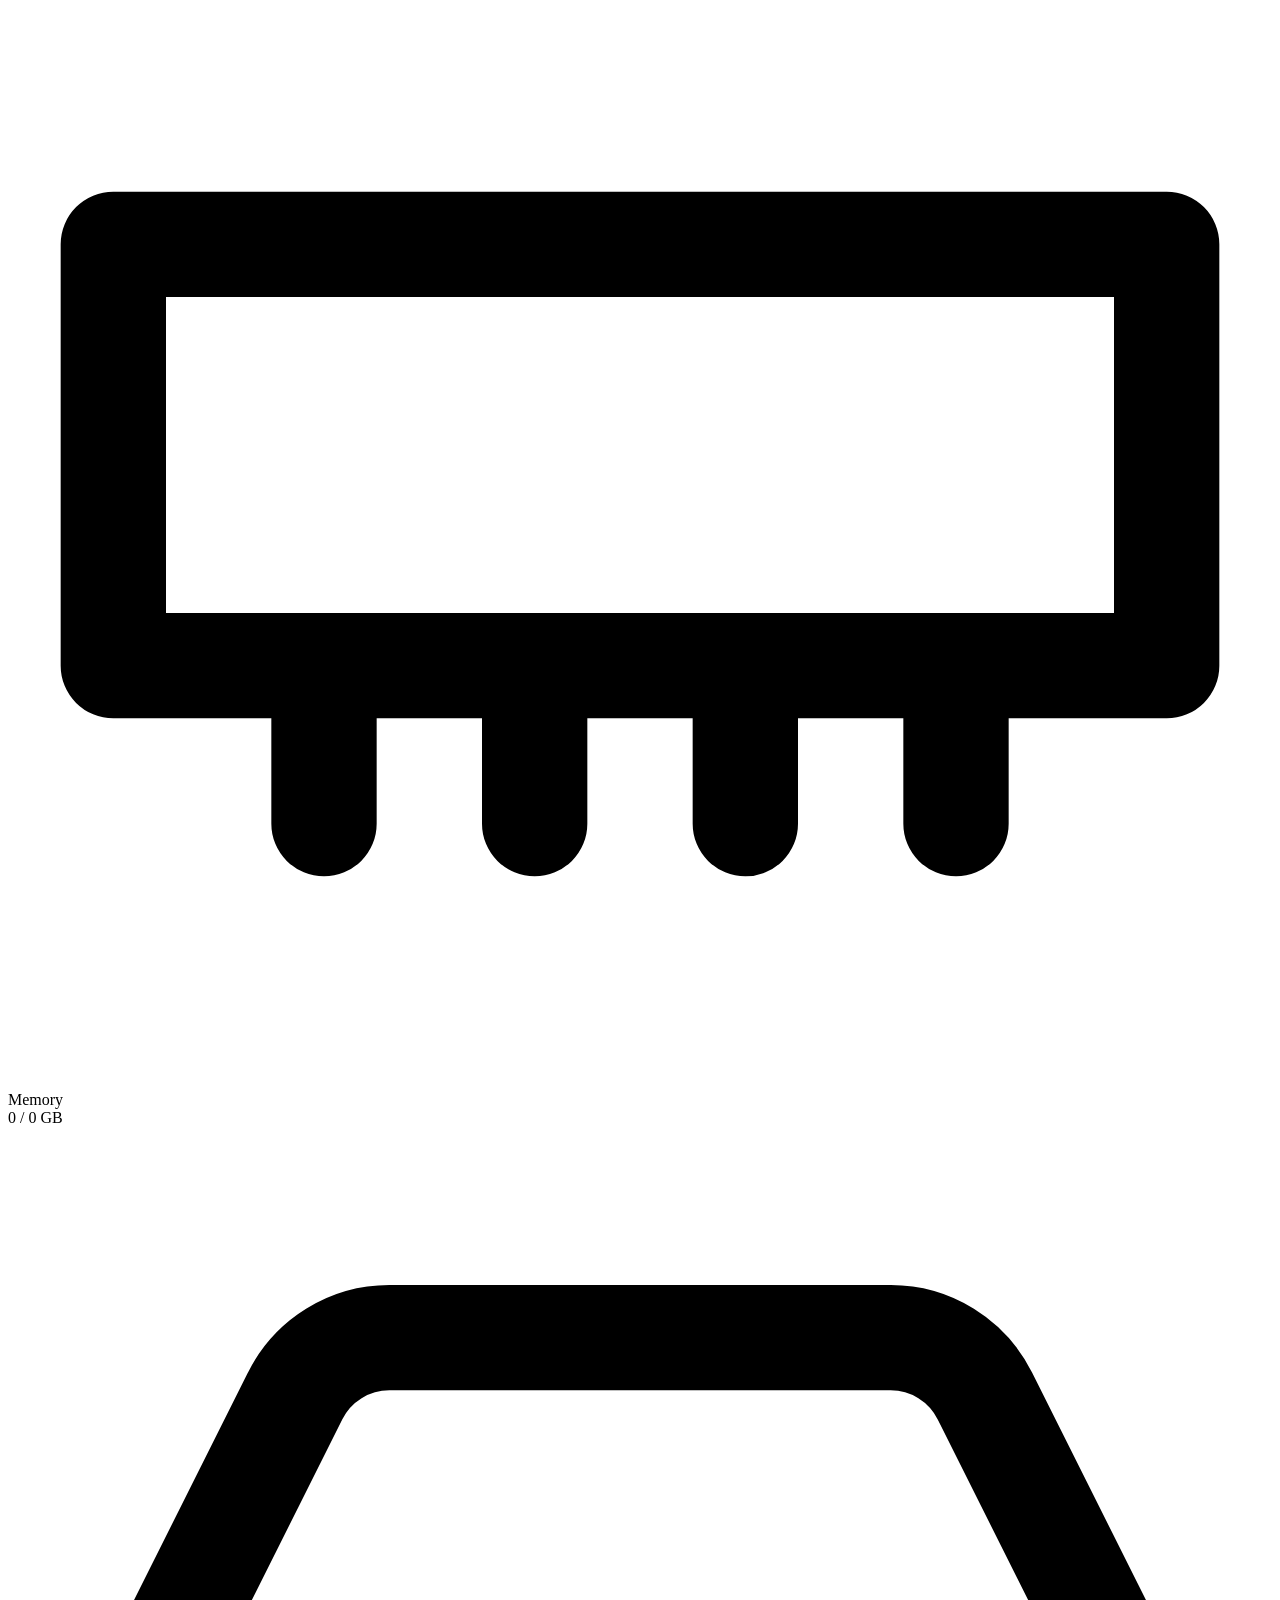
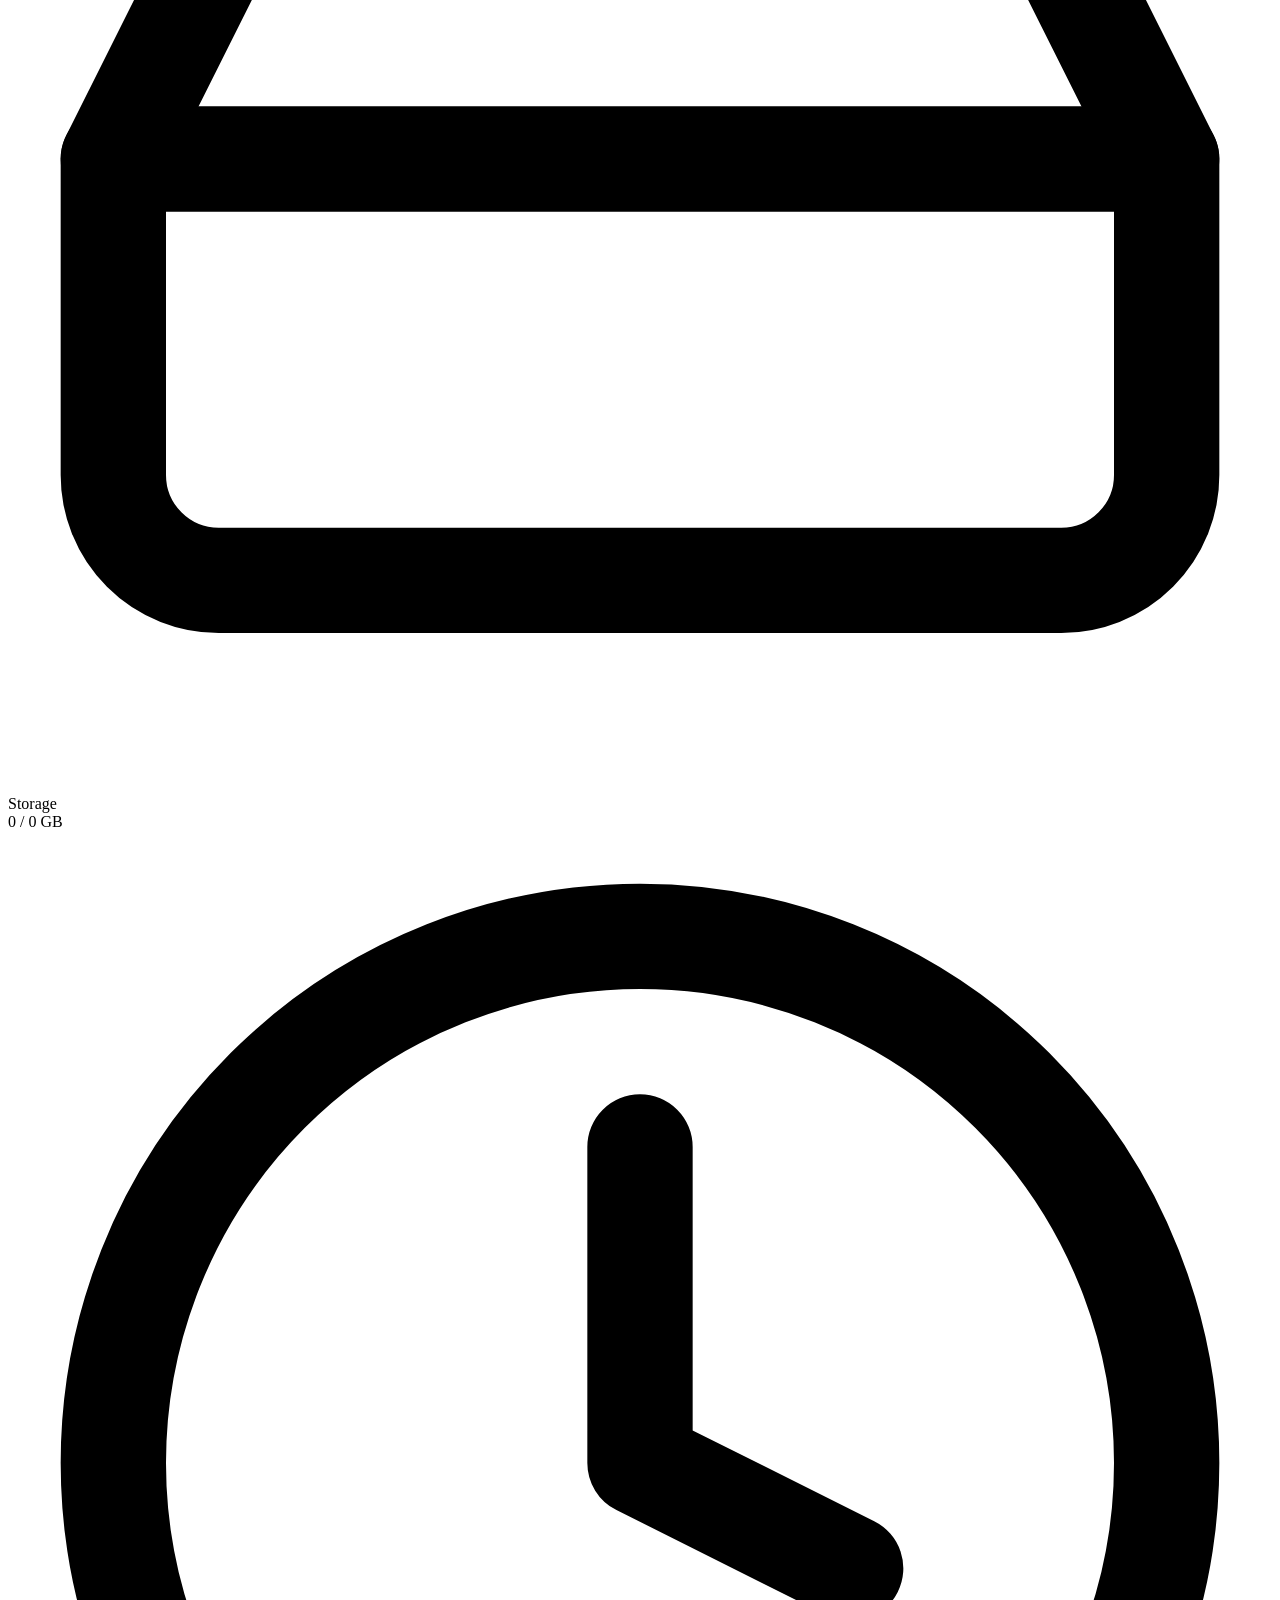
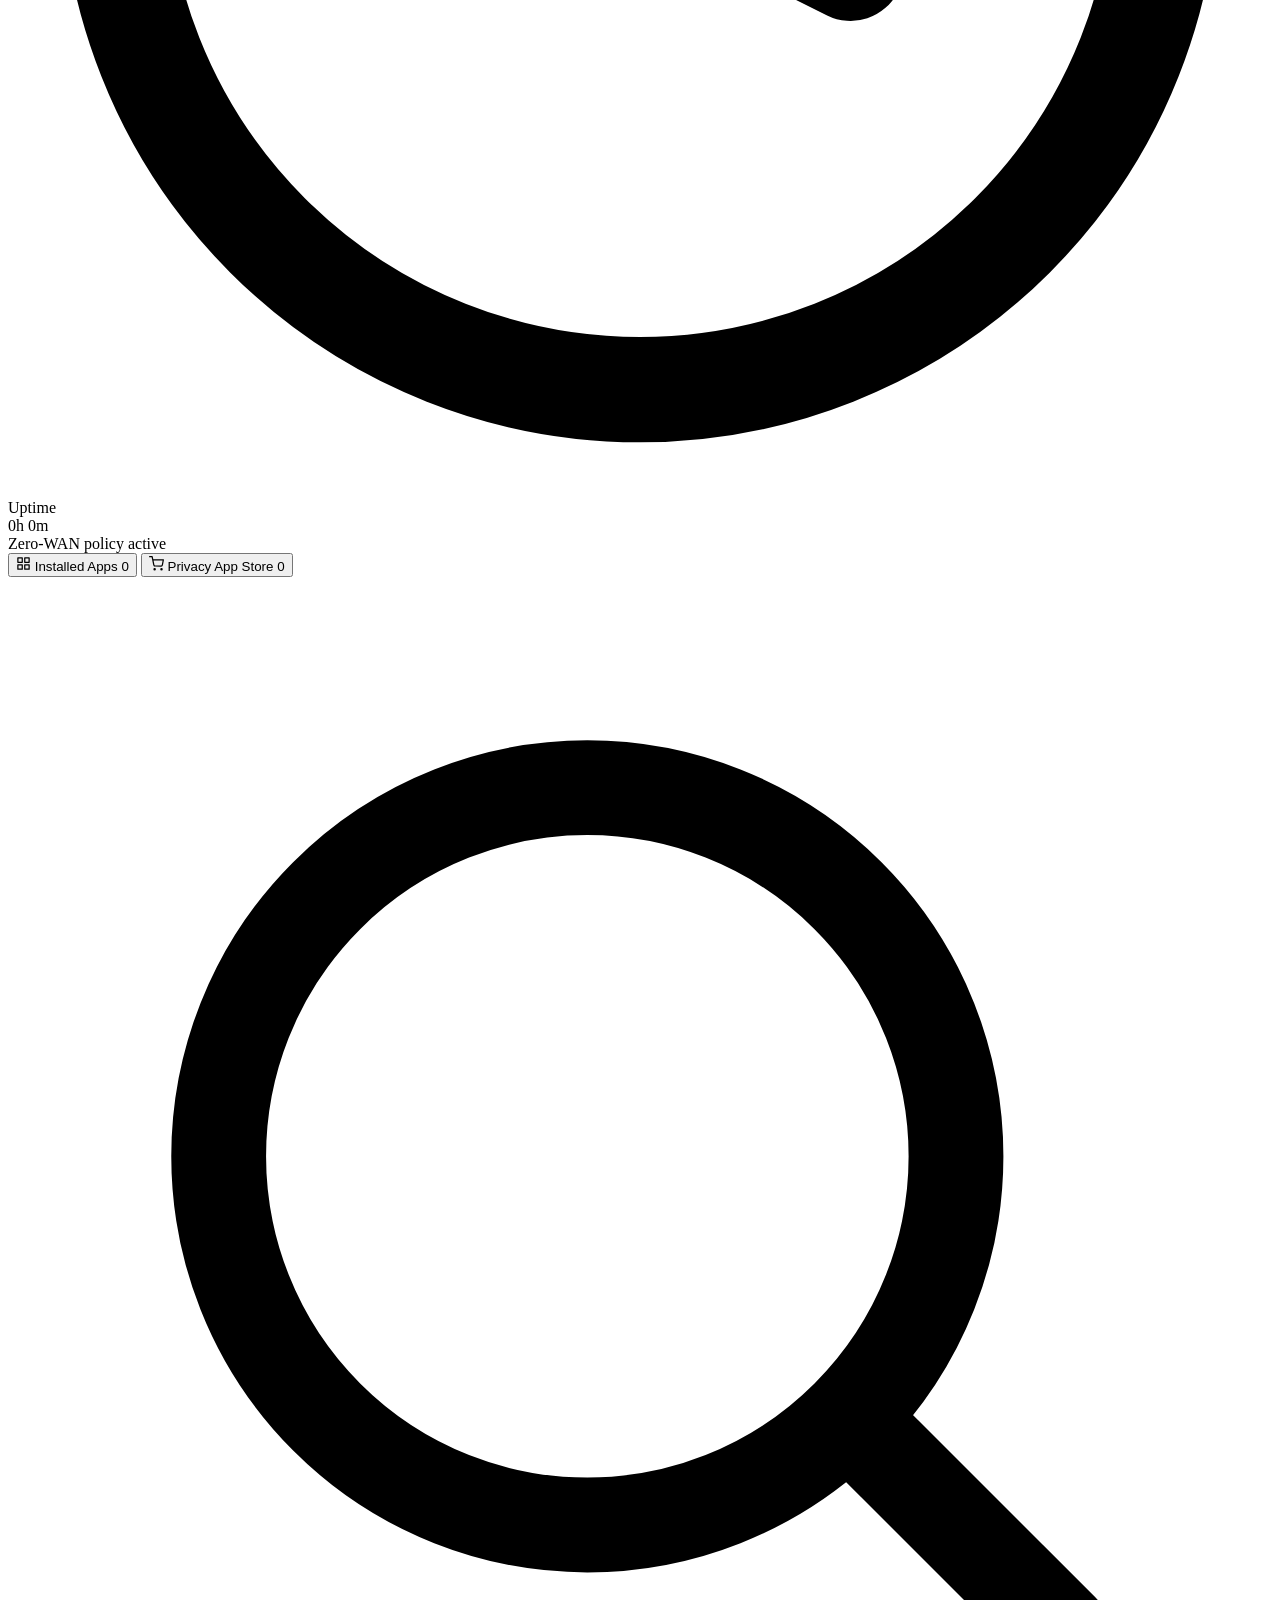
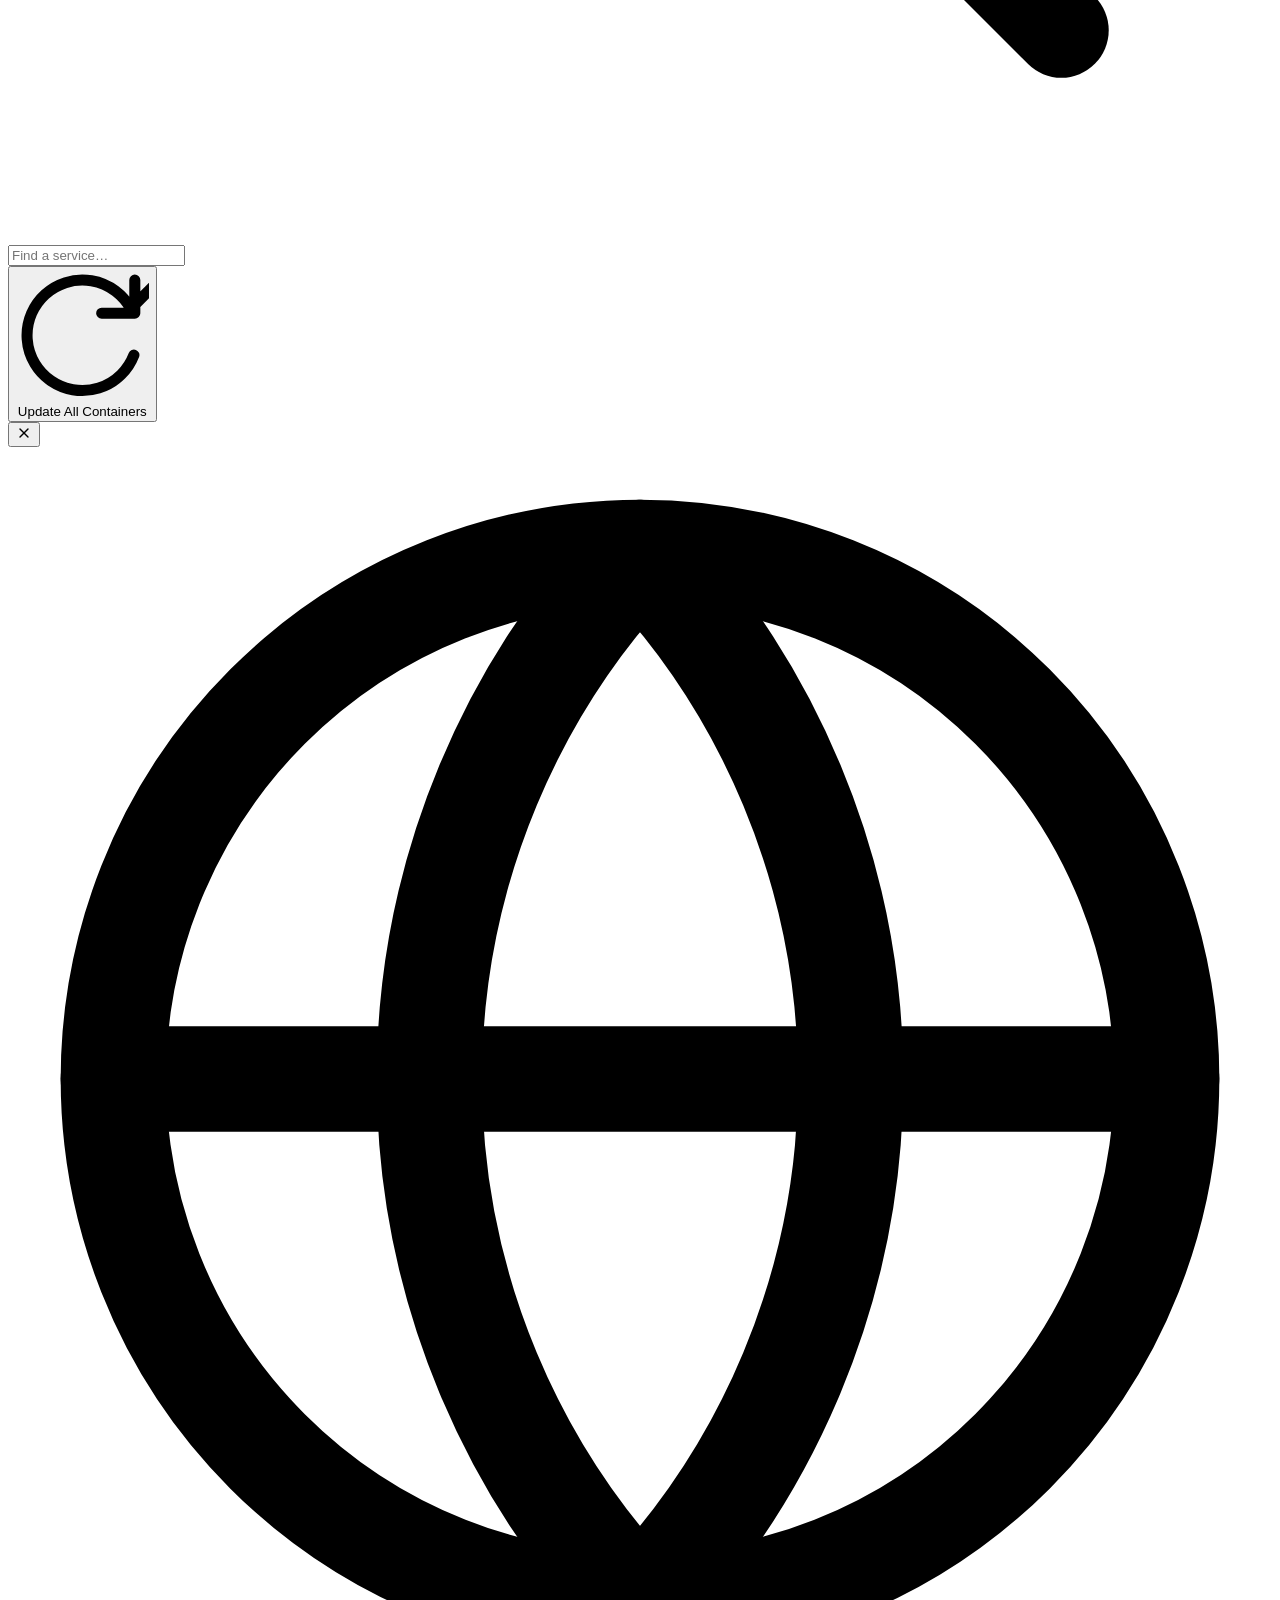
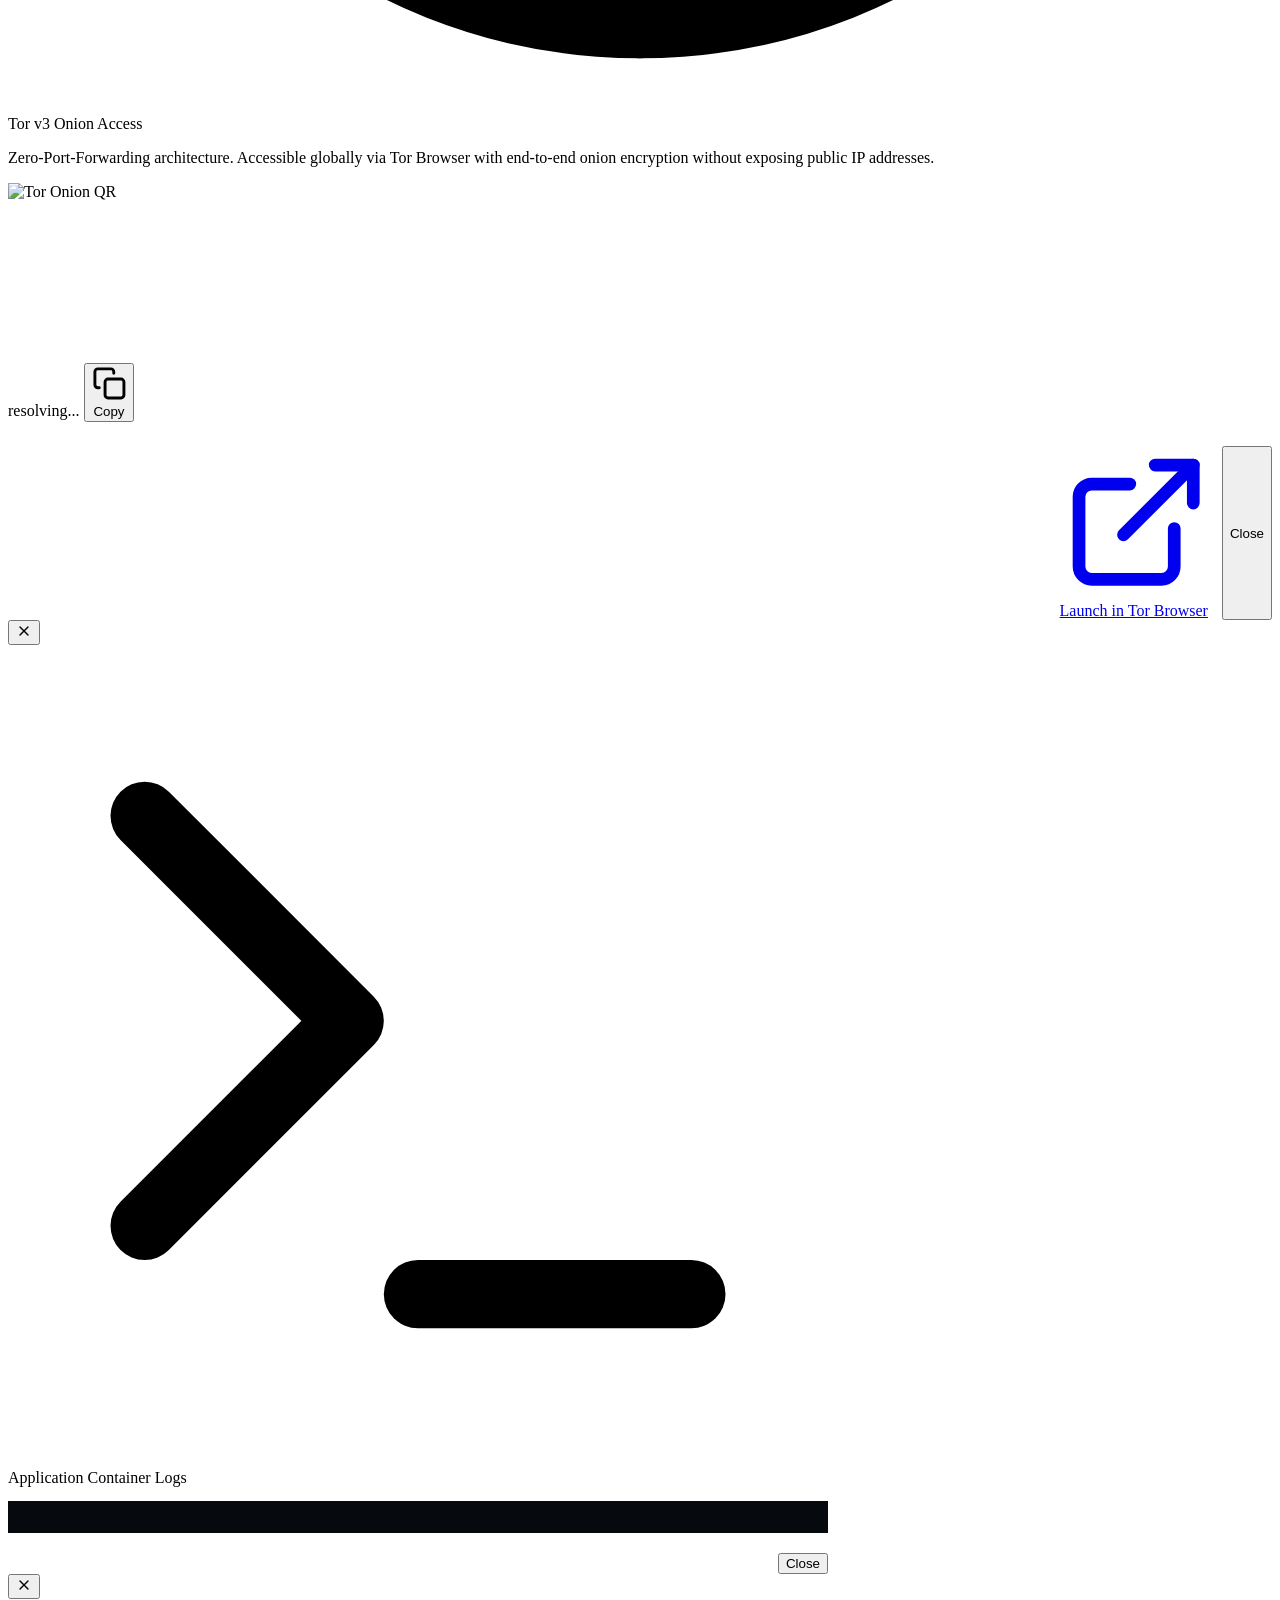
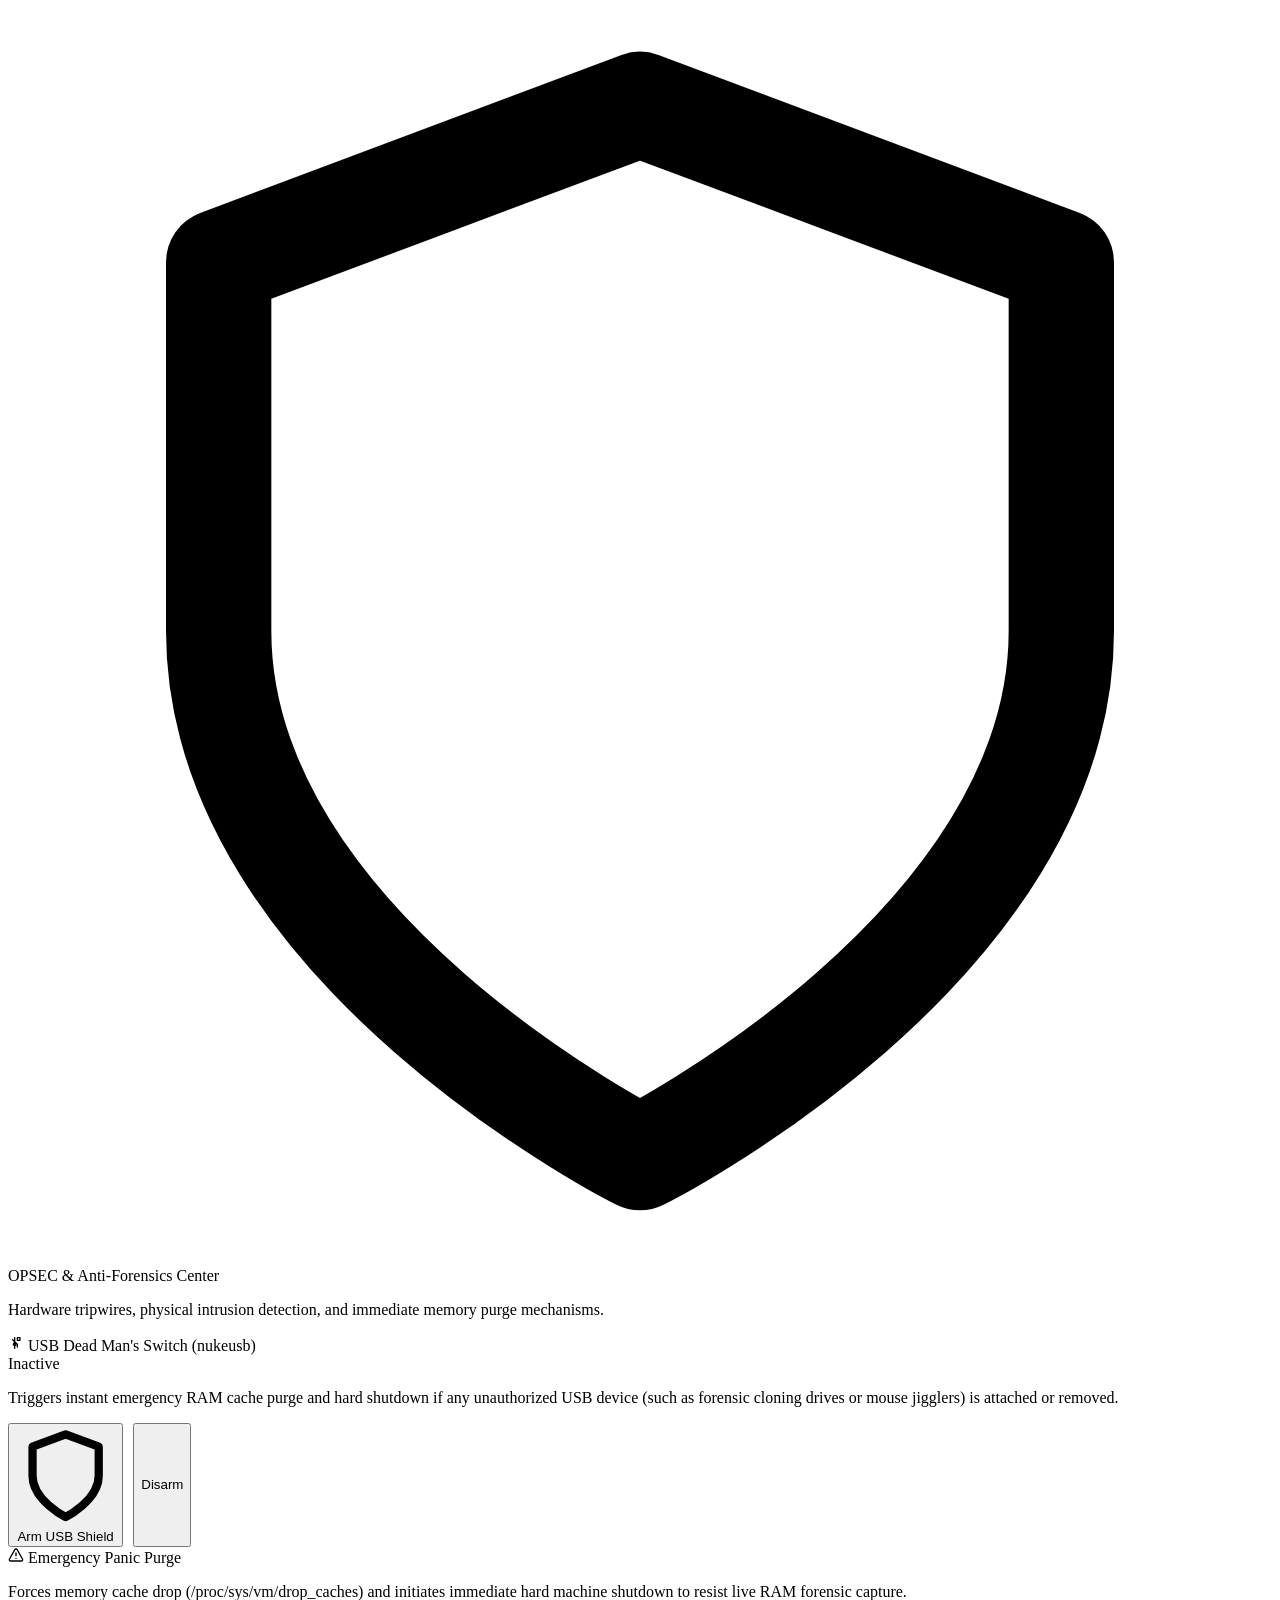
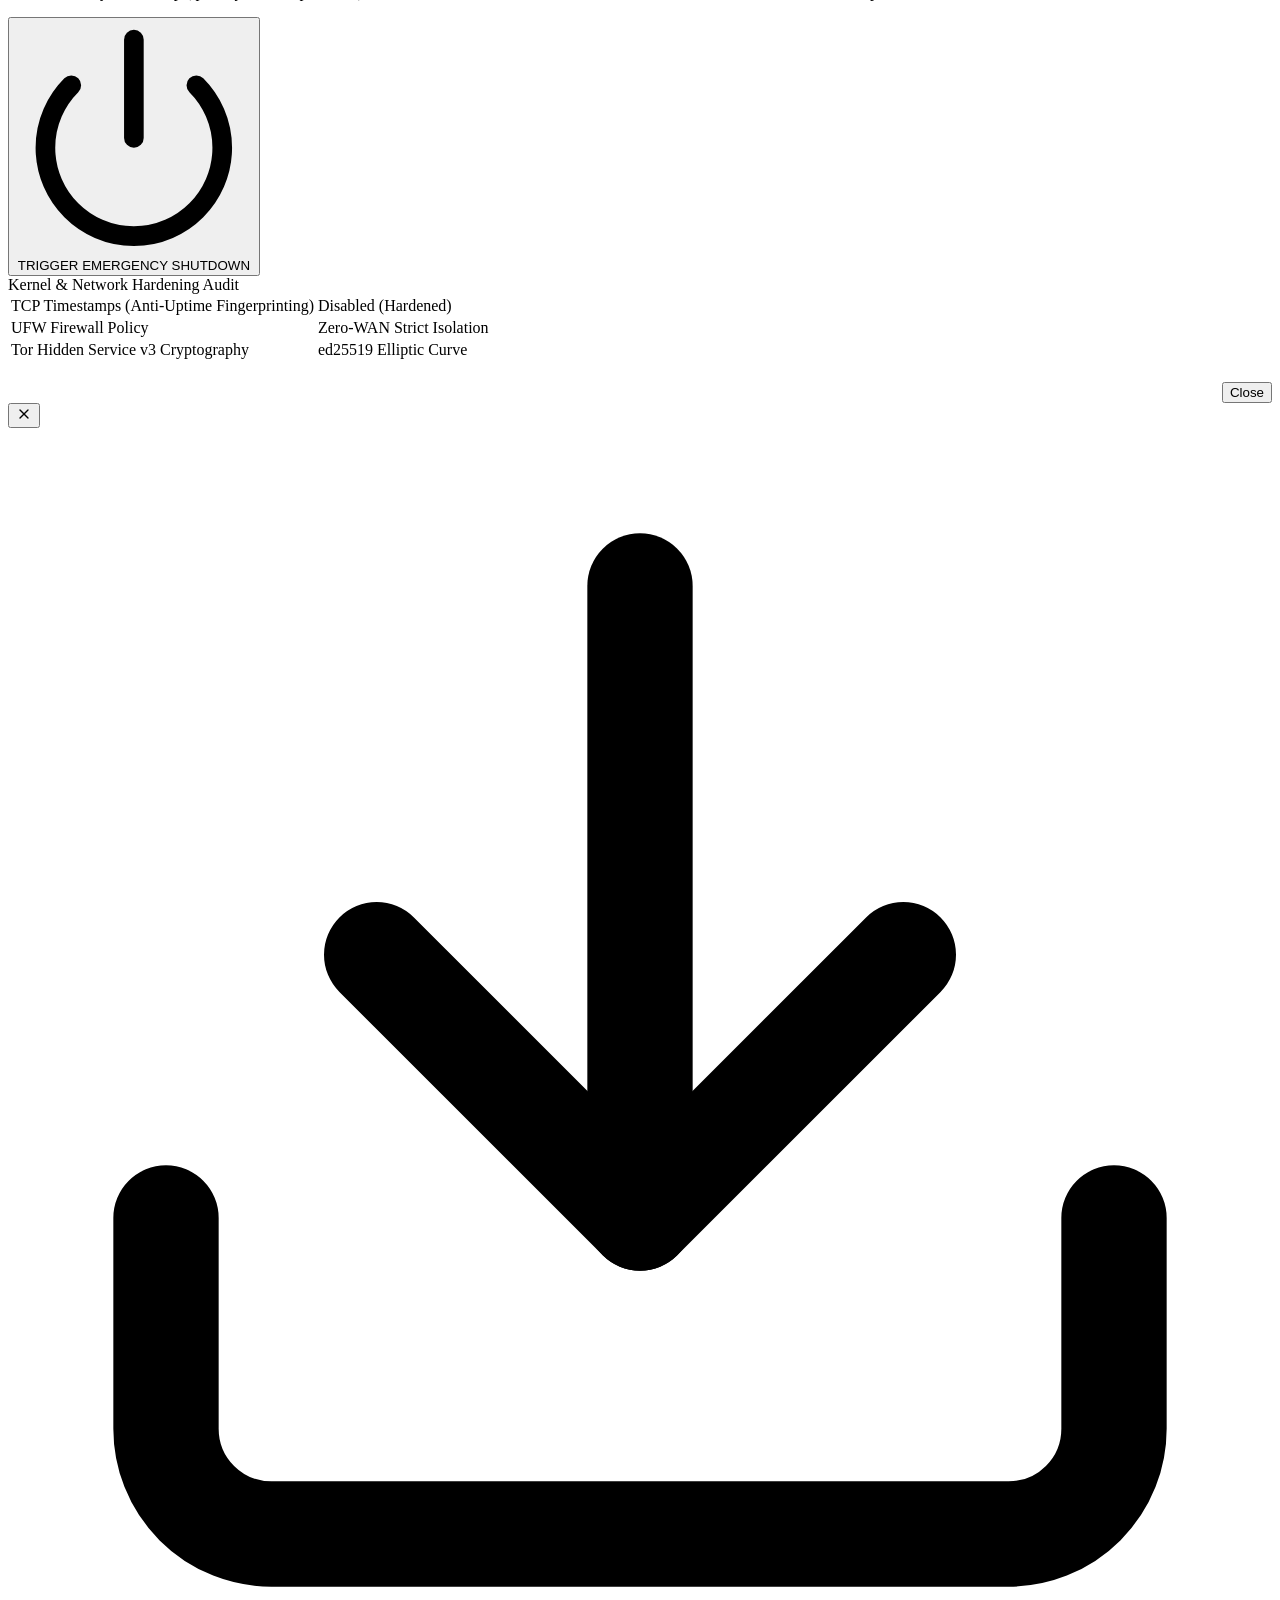
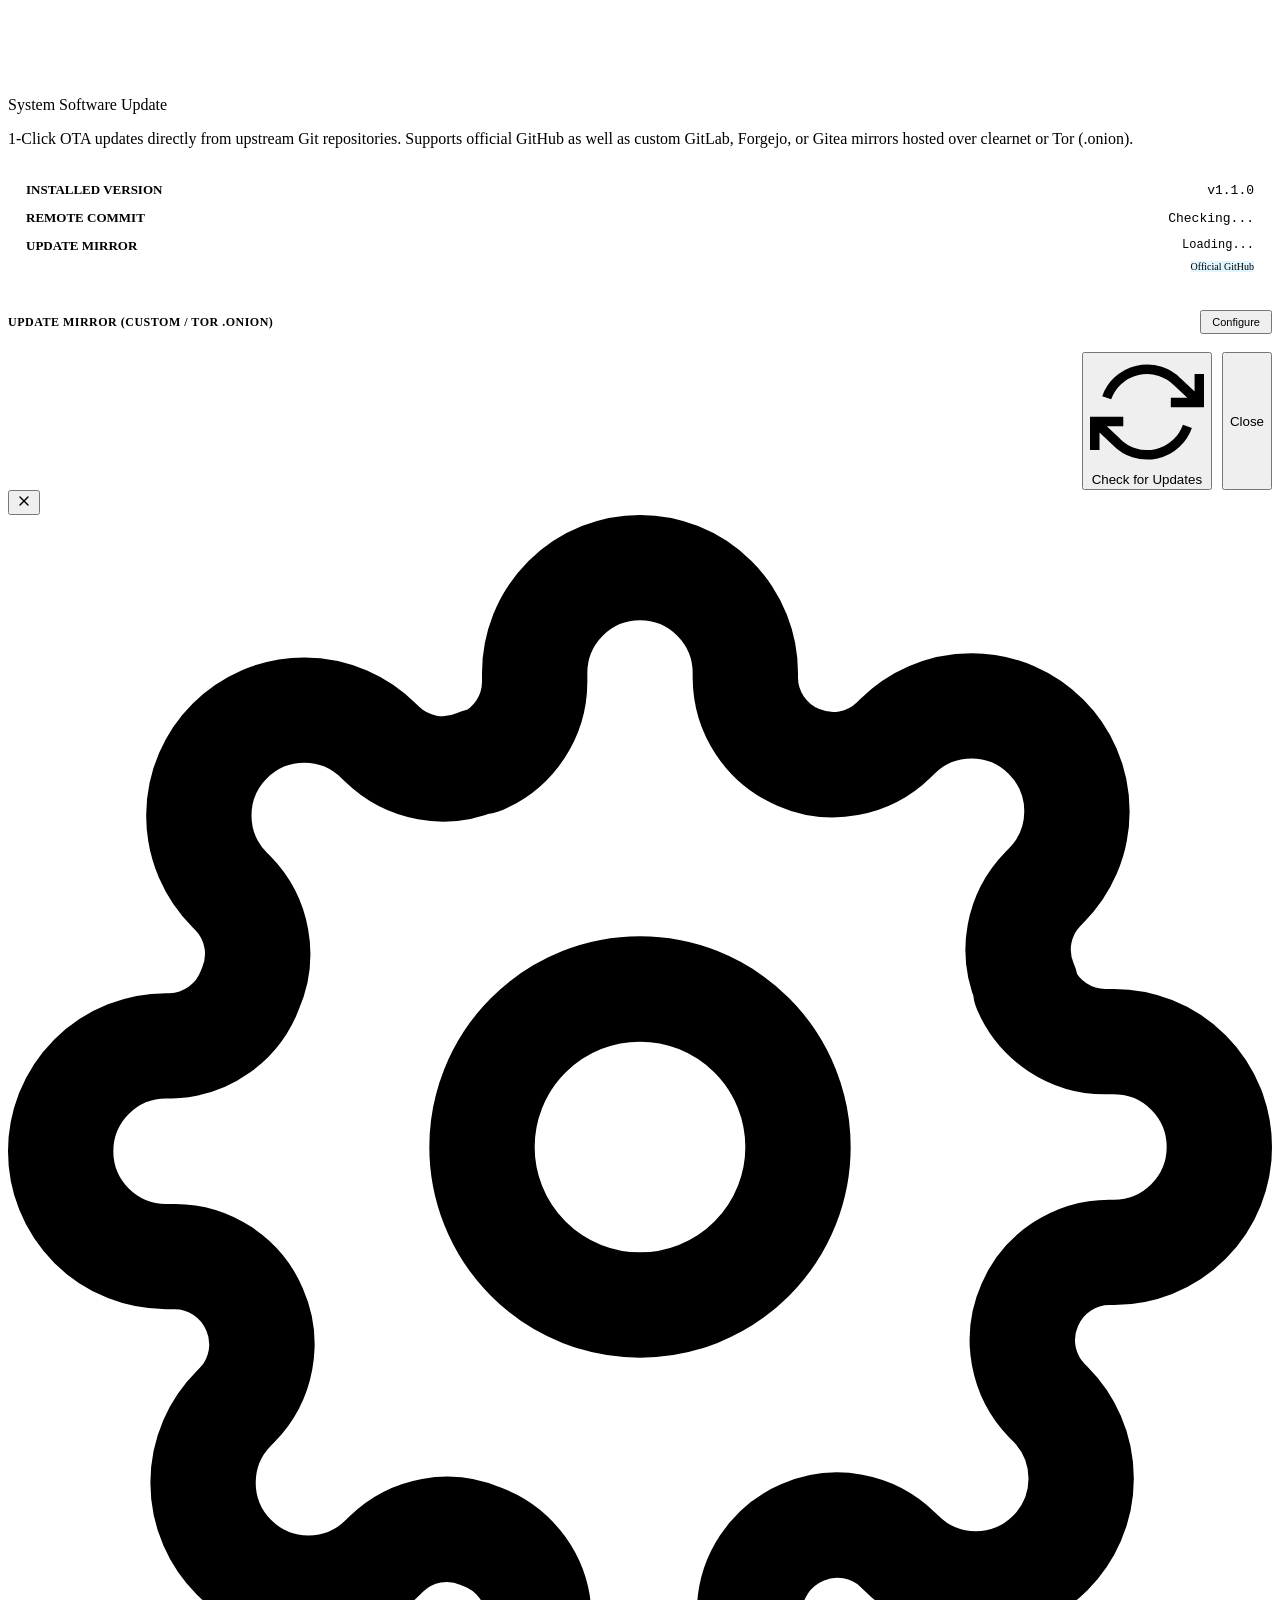
==== commit ecdbb707: "feat(security): require login for the dashboard and harden the API The dashboard runs as root and is" ====
--- a/dashboard/templates/index.html
+++ b/dashboard/templates/index.html
@@ -8,7 +8,7 @@
     <script>
         document.documentElement.classList.remove('no-js');
     </script>
-    <link rel="stylesheet" href="/static/css/style.css?v=1.2.0">
+    <link rel="stylesheet" href="/static/css/style.css?v=1.3.0">
     <style>
         /* Hidden by default when JavaScript executes normally */
         #tor-nojs-banner {
@@ -132,6 +132,10 @@
                 <svg class="badge-svg" viewBox="0 0 24 24" fill="none" stroke="currentColor" stroke-width="1.8" stroke-linecap="round" stroke-linejoin="round" aria-hidden="true"><path d="M21 11.5a8.4 8.4 0 0 1-9 8.5 8.4 8.4 0 0 1-3.8-.9L3 21l1.9-5.7A8.5 8.5 0 1 1 21 11.5z"></path><path d="M8 12h8M12 8v8"></path></svg>
                 <span>Suggestions</span>
             </a>
+            <button type="button" class="badge badge-interactive" onclick="logout()" title="Sign out of the dashboard">
+                <svg class="badge-svg" viewBox="0 0 24 24" fill="none" stroke="currentColor" stroke-width="2" stroke-linecap="round" stroke-linejoin="round" aria-hidden="true"><path d="M9 21H5a2 2 0 0 1-2-2V5a2 2 0 0 1 2-2h4"></path><polyline points="16 17 21 12 16 7"></polyline><line x1="21" y1="12" x2="9" y2="12"></line></svg>
+                <span>Sign out</span>
+            </button>
             <button type="button" class="btn-panic" onclick="showOpsecModal()" title="Open the emergency panic controls">
                 <svg viewBox="0 0 24 24" fill="none" stroke="currentColor" stroke-width="2.2" stroke-linecap="round" aria-hidden="true"><path d="M12 3v9"></path><path d="M6.4 6.4a8 8 0 1 0 11.2 0"></path></svg>
                 <span>Panic</span>
@@ -150,8 +154,8 @@
             </div>
             <div class="welcome-note">
                 <span class="note-label">ACCESS</span>
-                <div class="note-row"><span class="k">LAN</span><span>http://&lt;server-ip&gt;:7426</span></div>
-                <div class="note-row"><span class="k">Tor</span><span class="v-tor">phantom onion list</span></div>
+                <div class="note-row"><span class="k">LAN</span><span id="access-lan">http://&lt;server-ip&gt;:7426</span></div>
+                <div class="note-row"><span class="k">Tor</span><span class="v-tor" id="access-tor" style="cursor:pointer;word-break:break-all;">phantom onion list</span></div>
             </div>
         </section>
 
@@ -619,6 +623,6 @@
     <!-- Toast Notifications Container -->
     <div id="toast-container"></div>
 
-    <script src="/static/js/app.js?v=1.2.0"></script>
+    <script src="/static/js/app.js?v=1.3.0"></script>
 </body>
 </html>
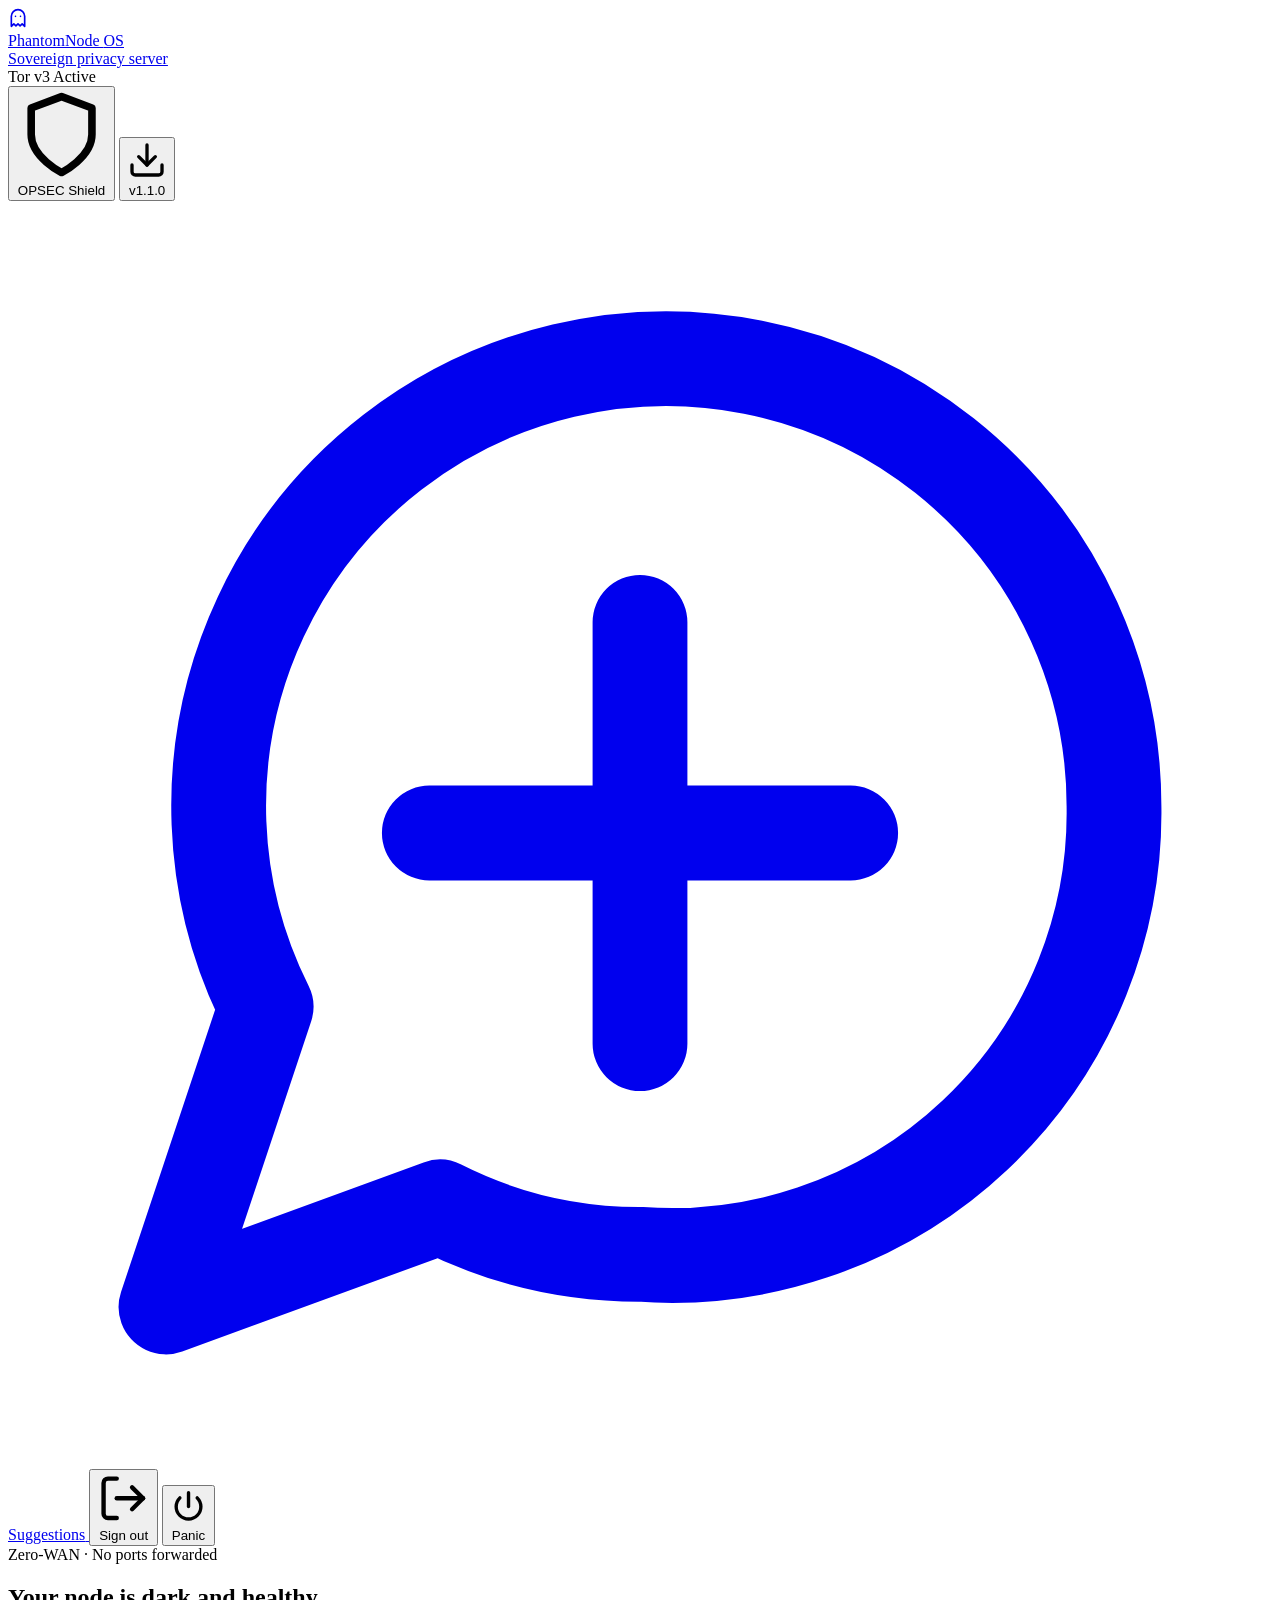
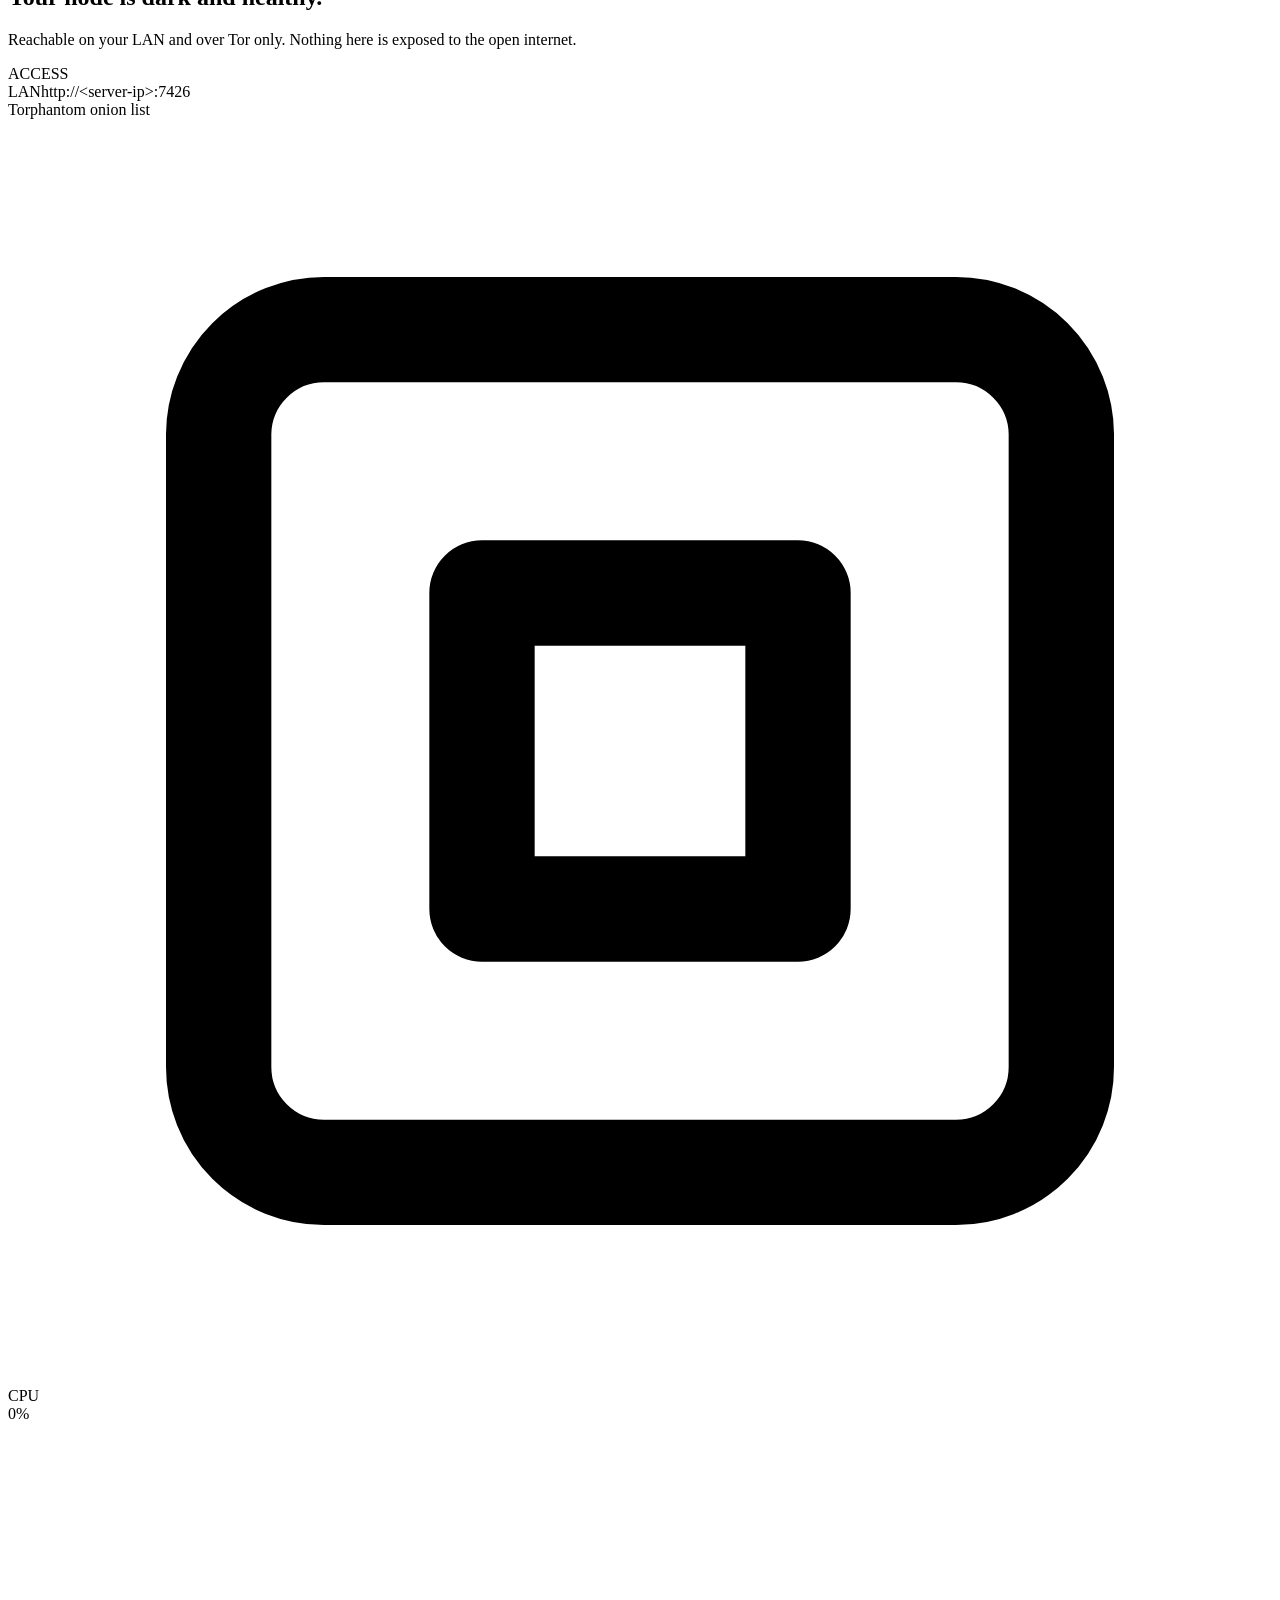
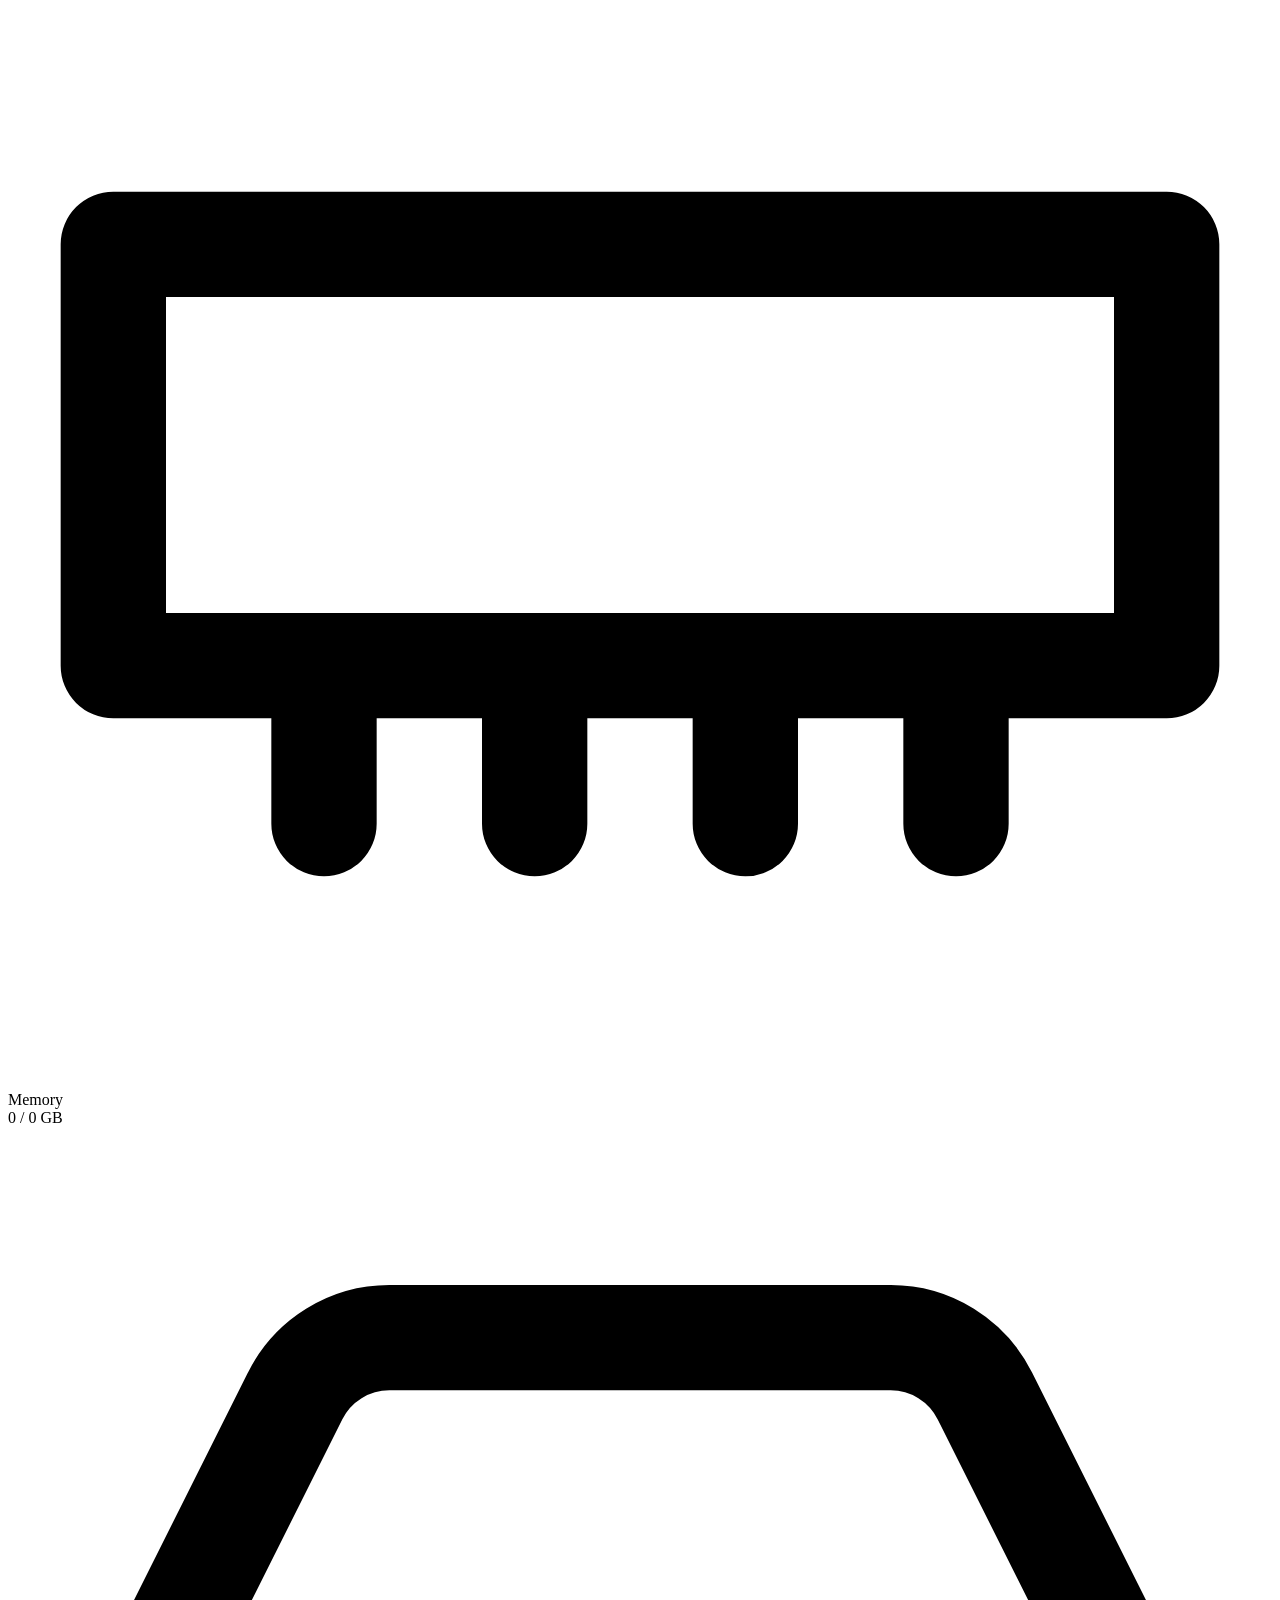
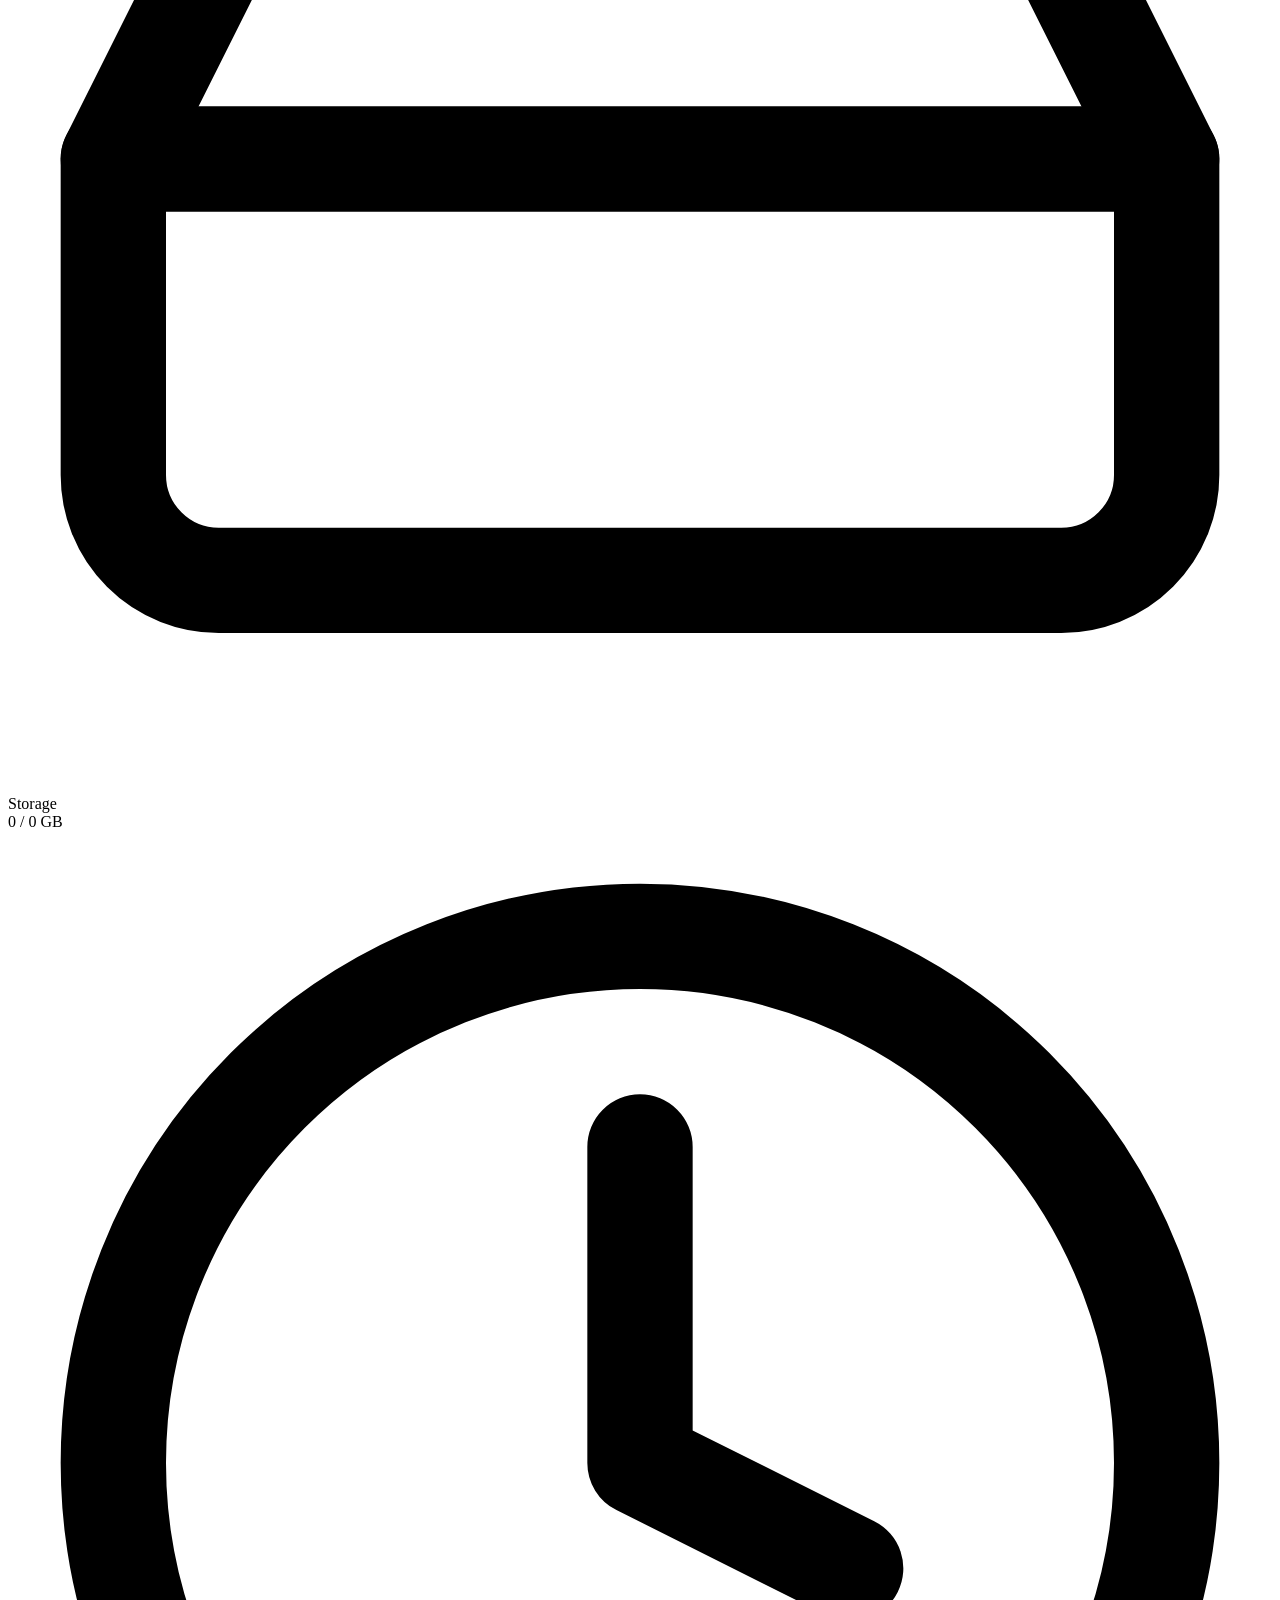
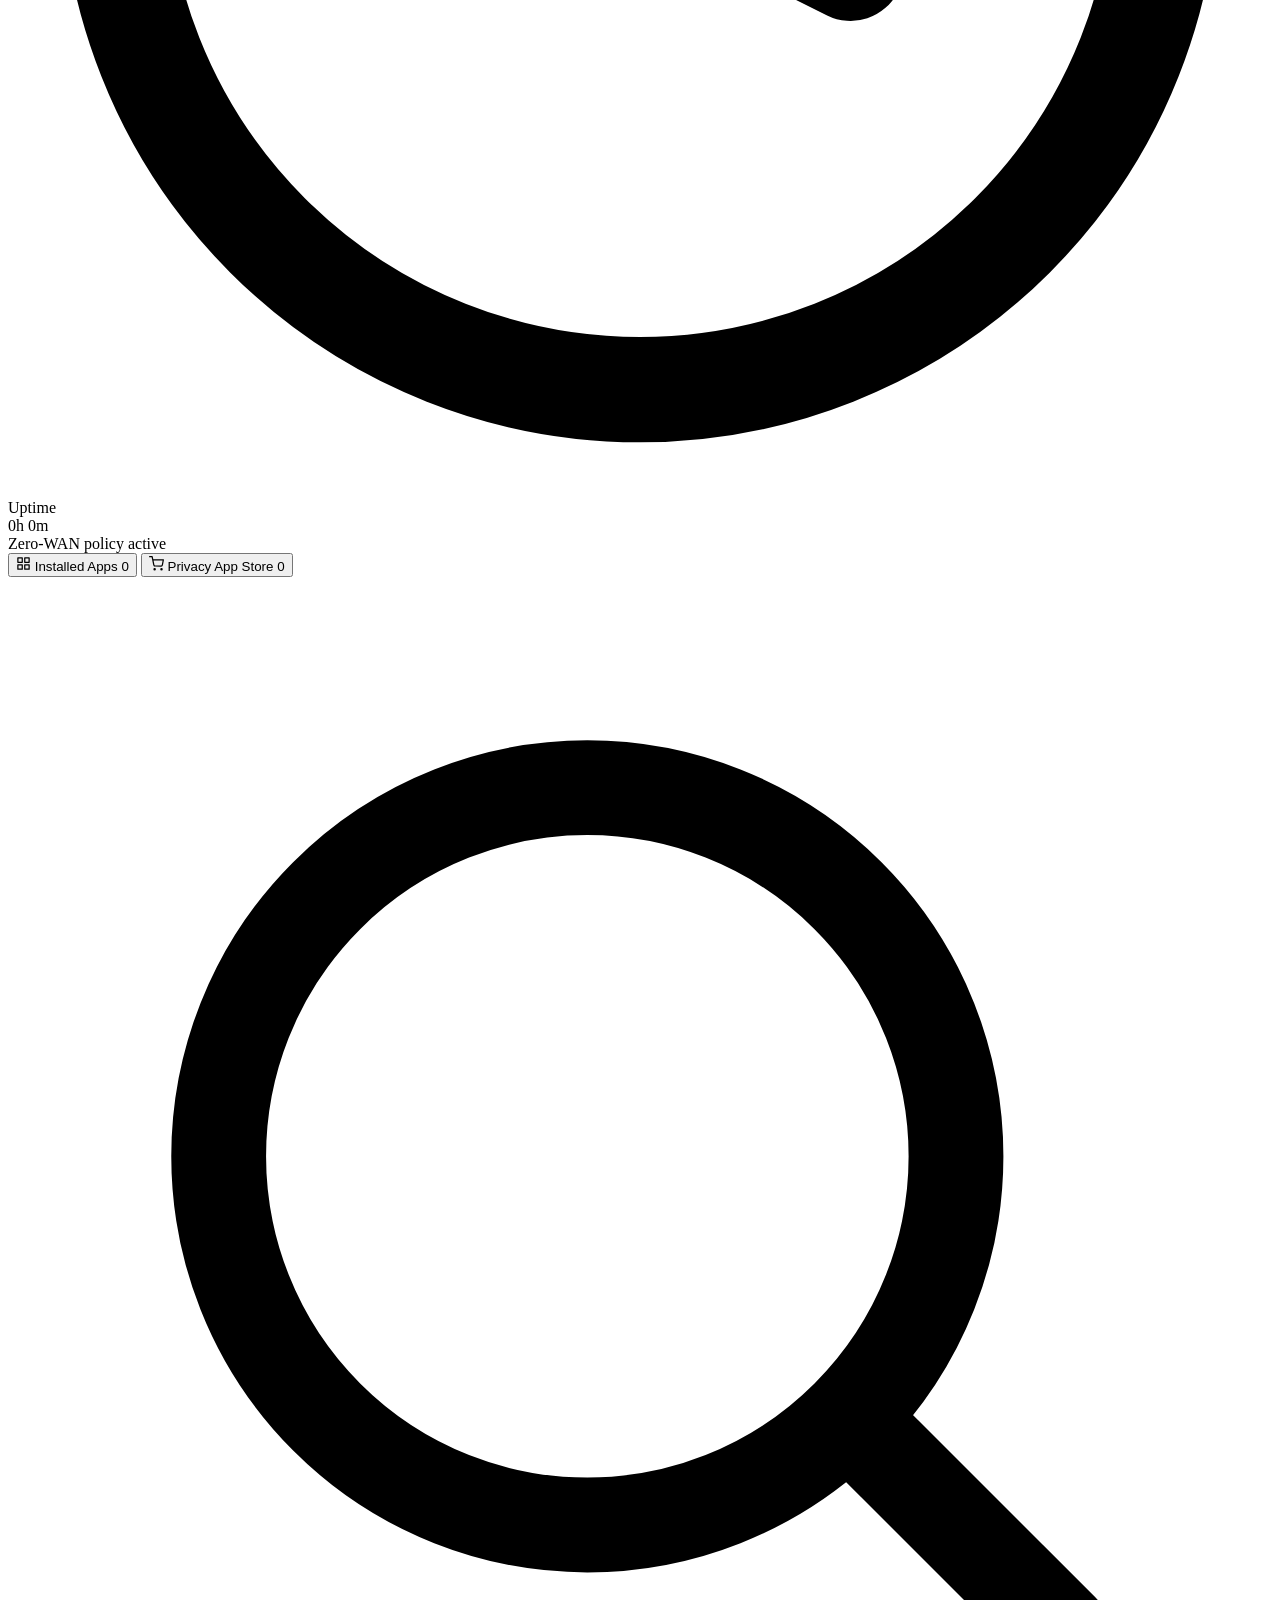
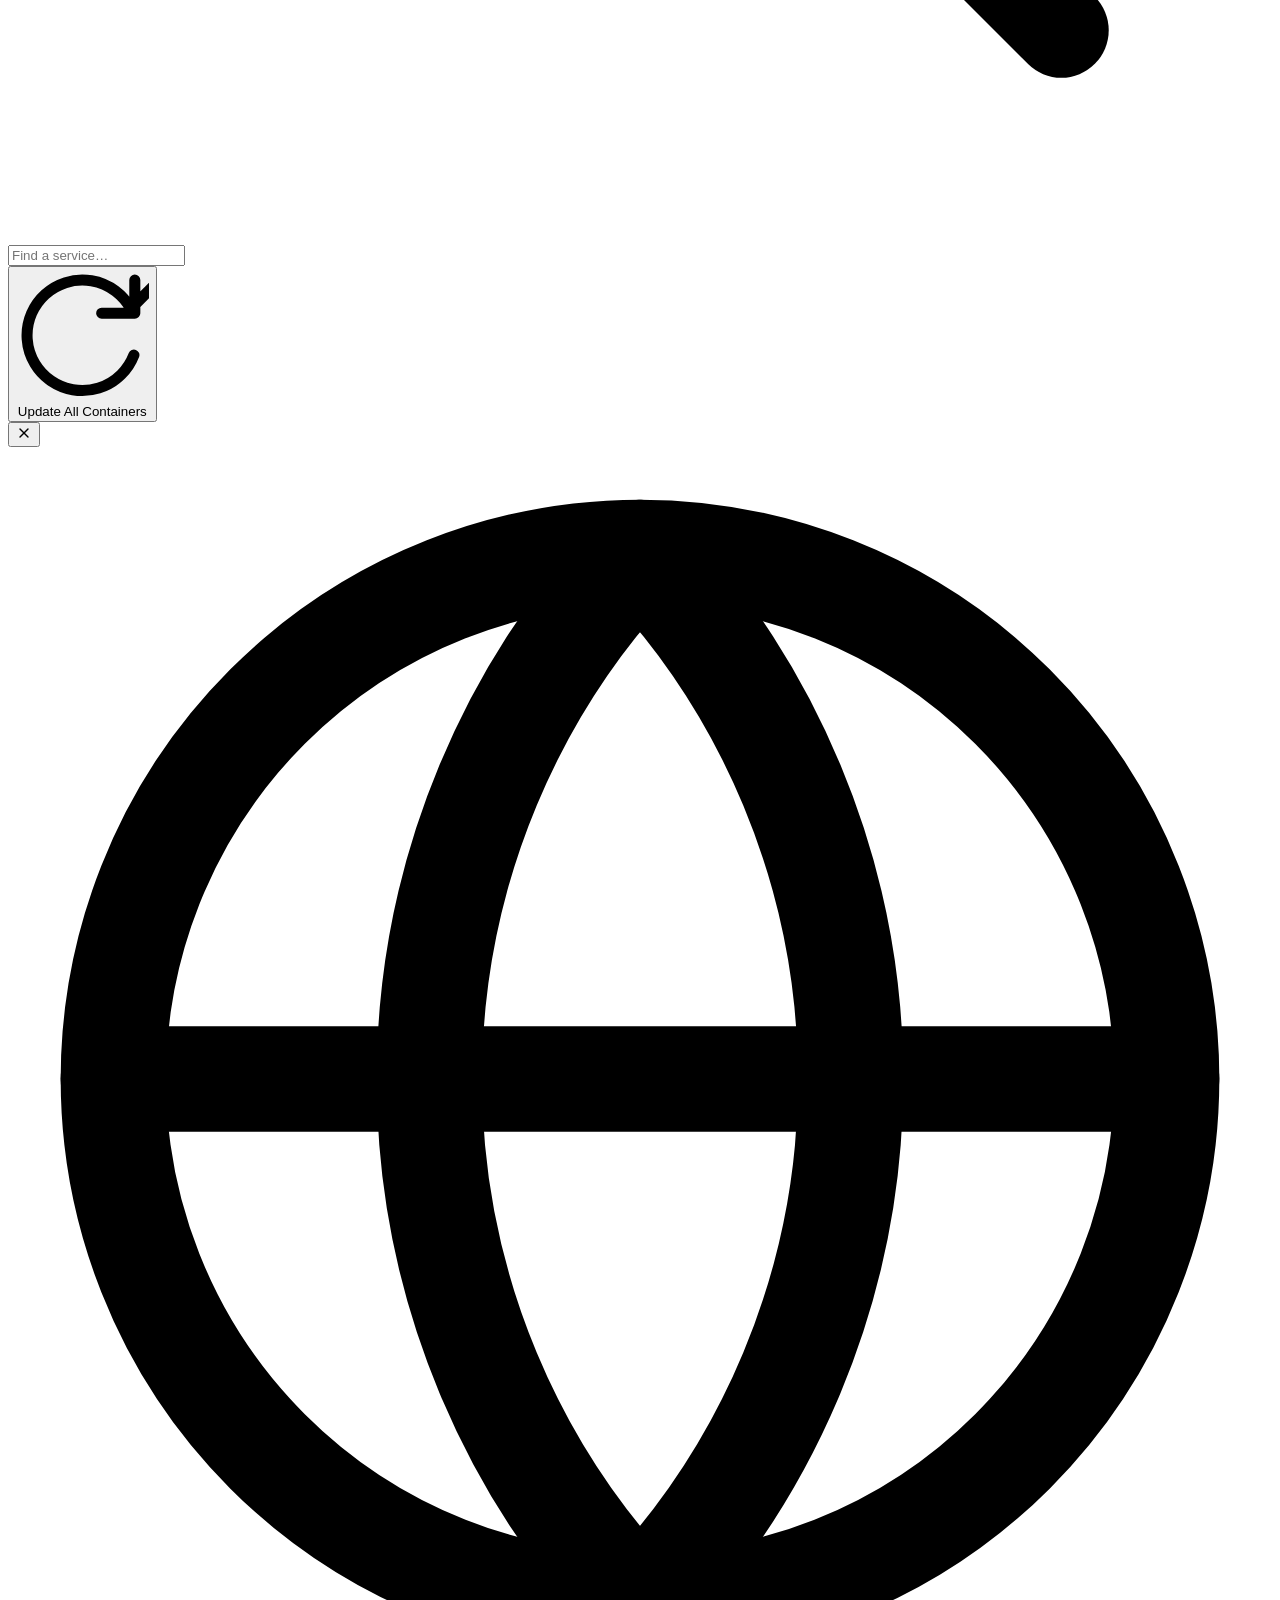
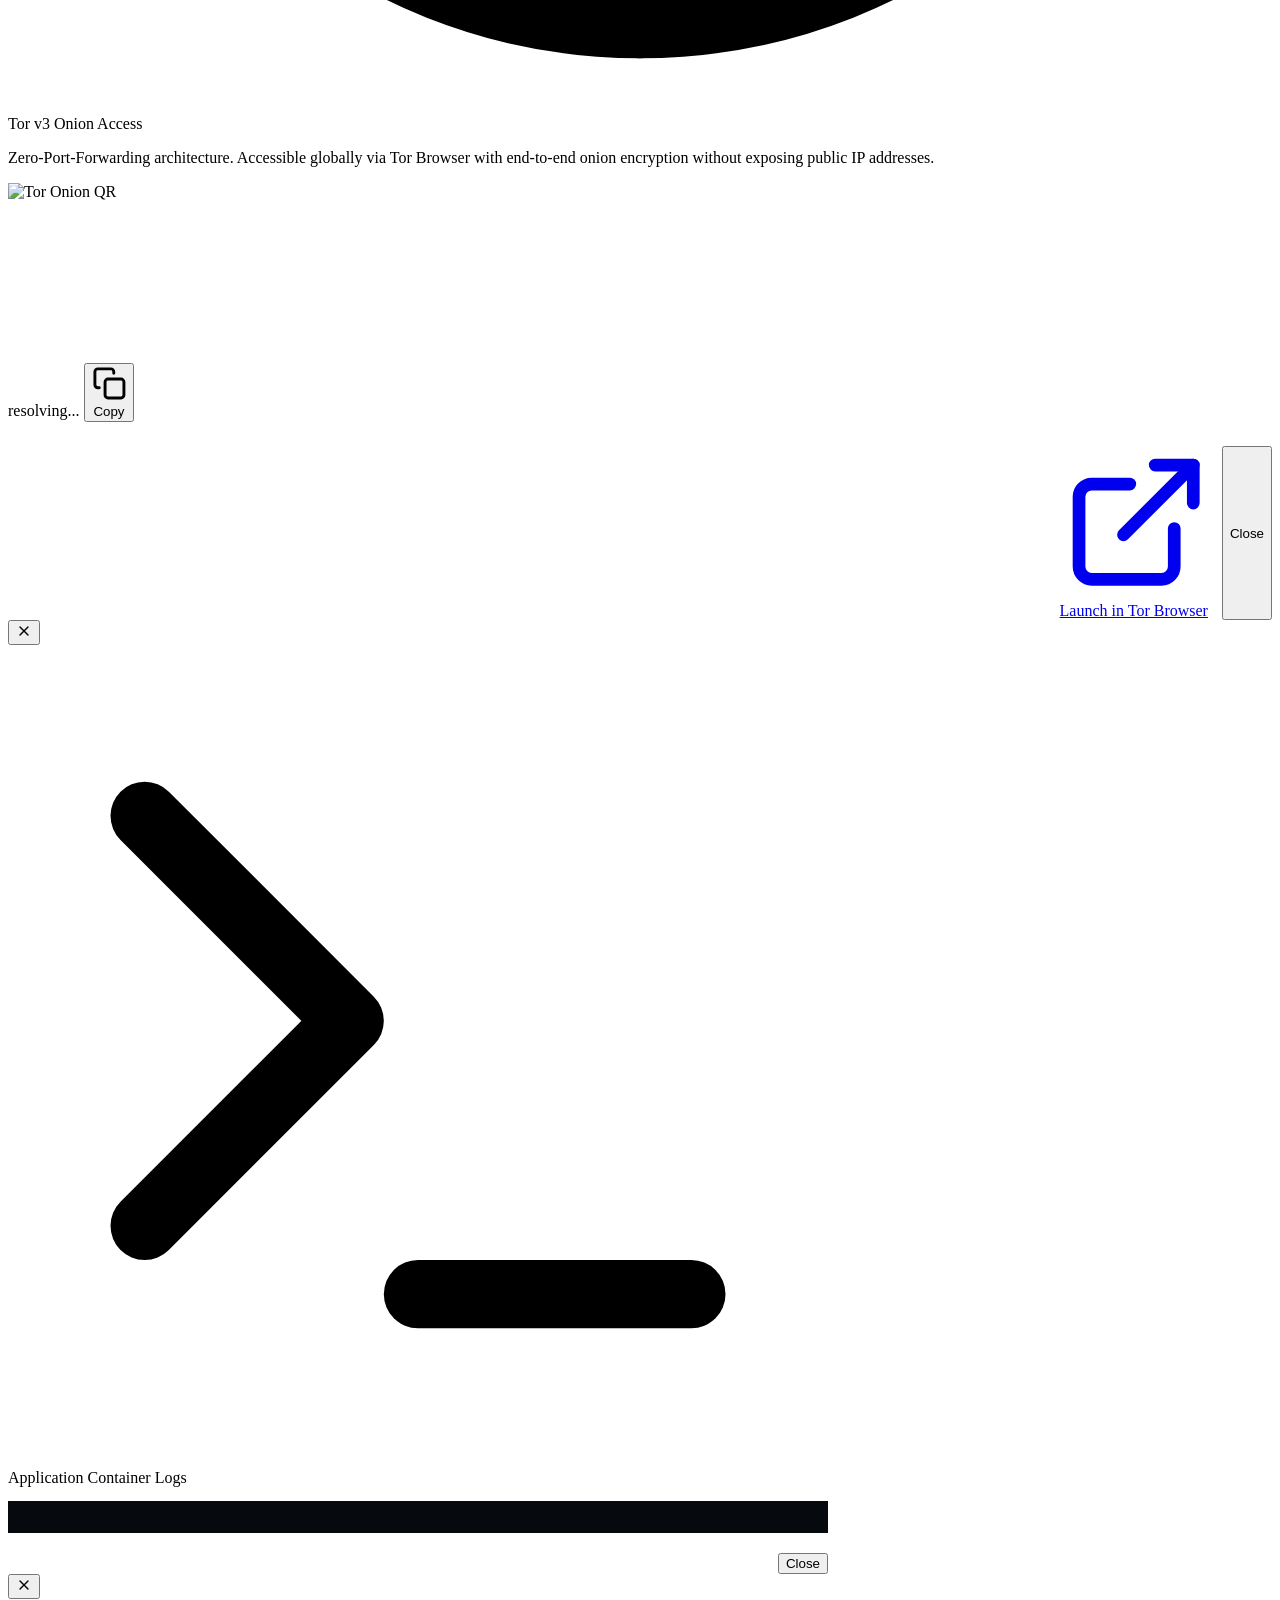
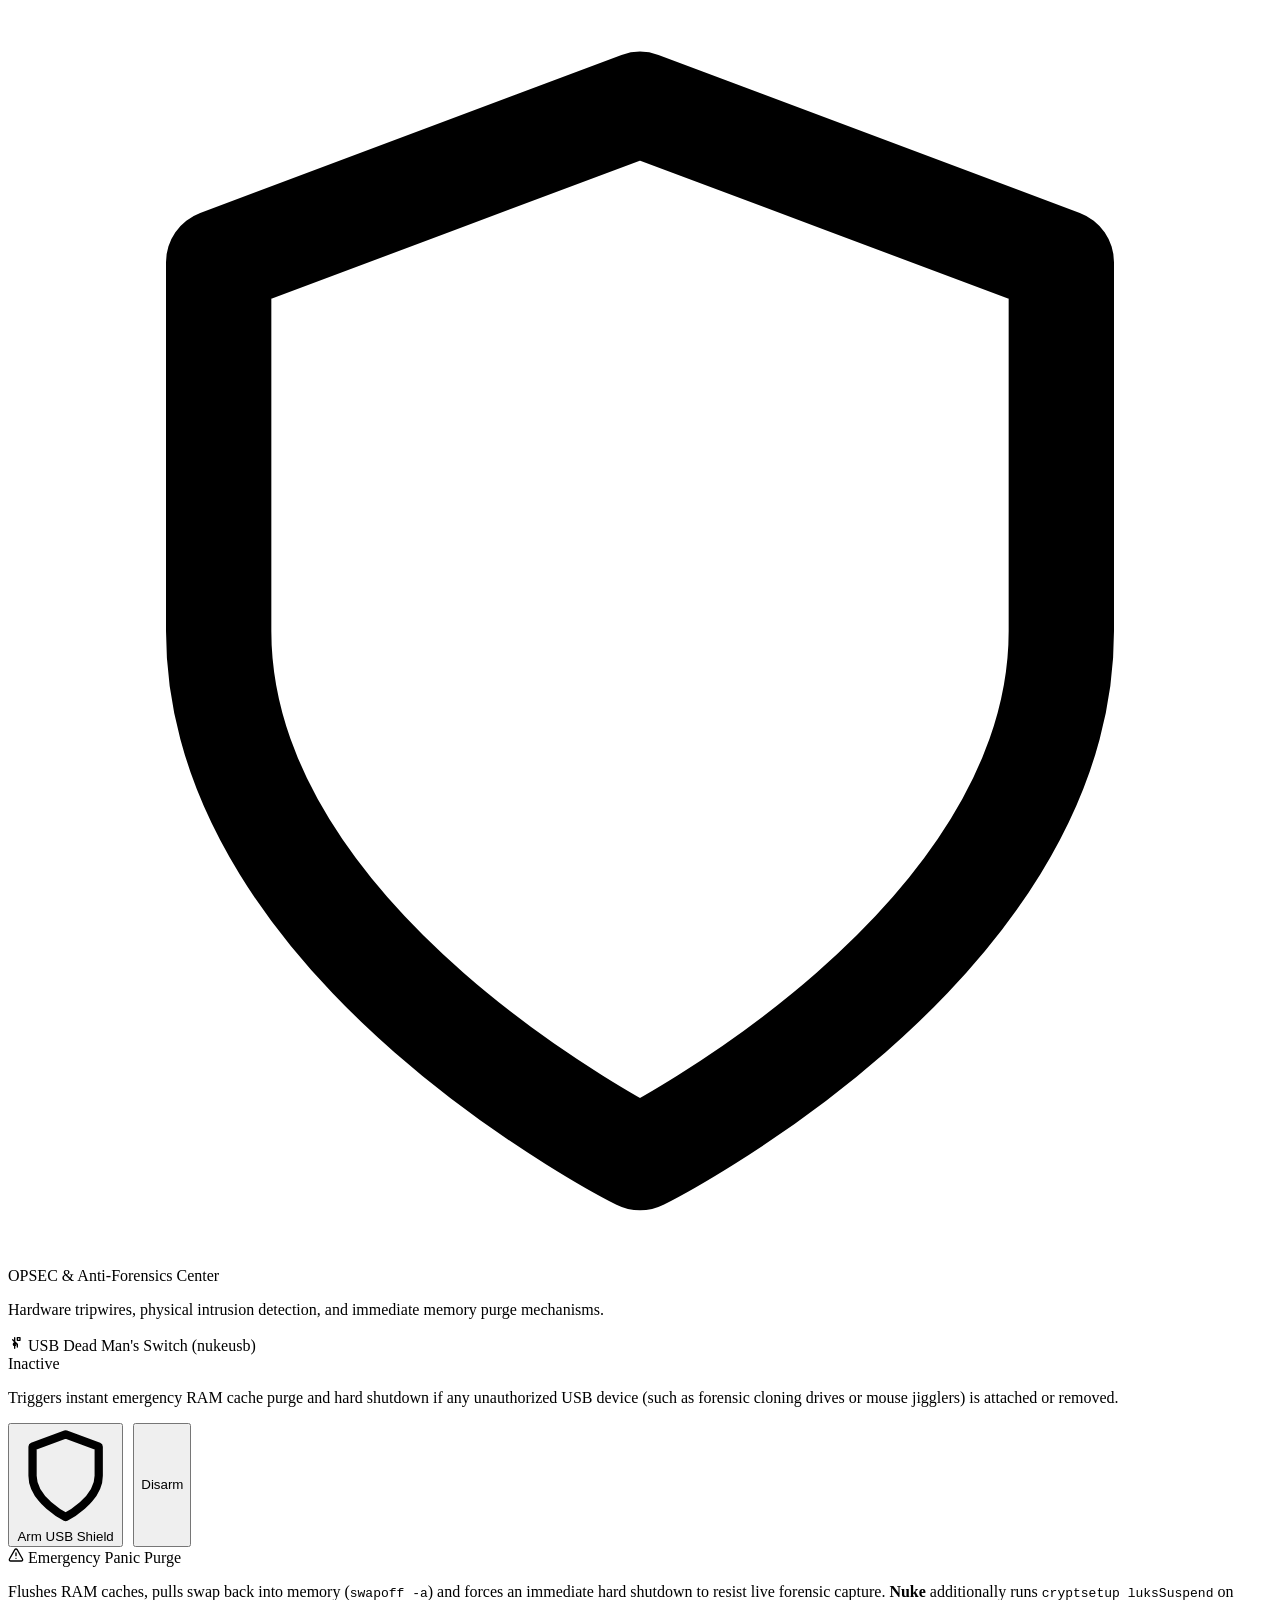
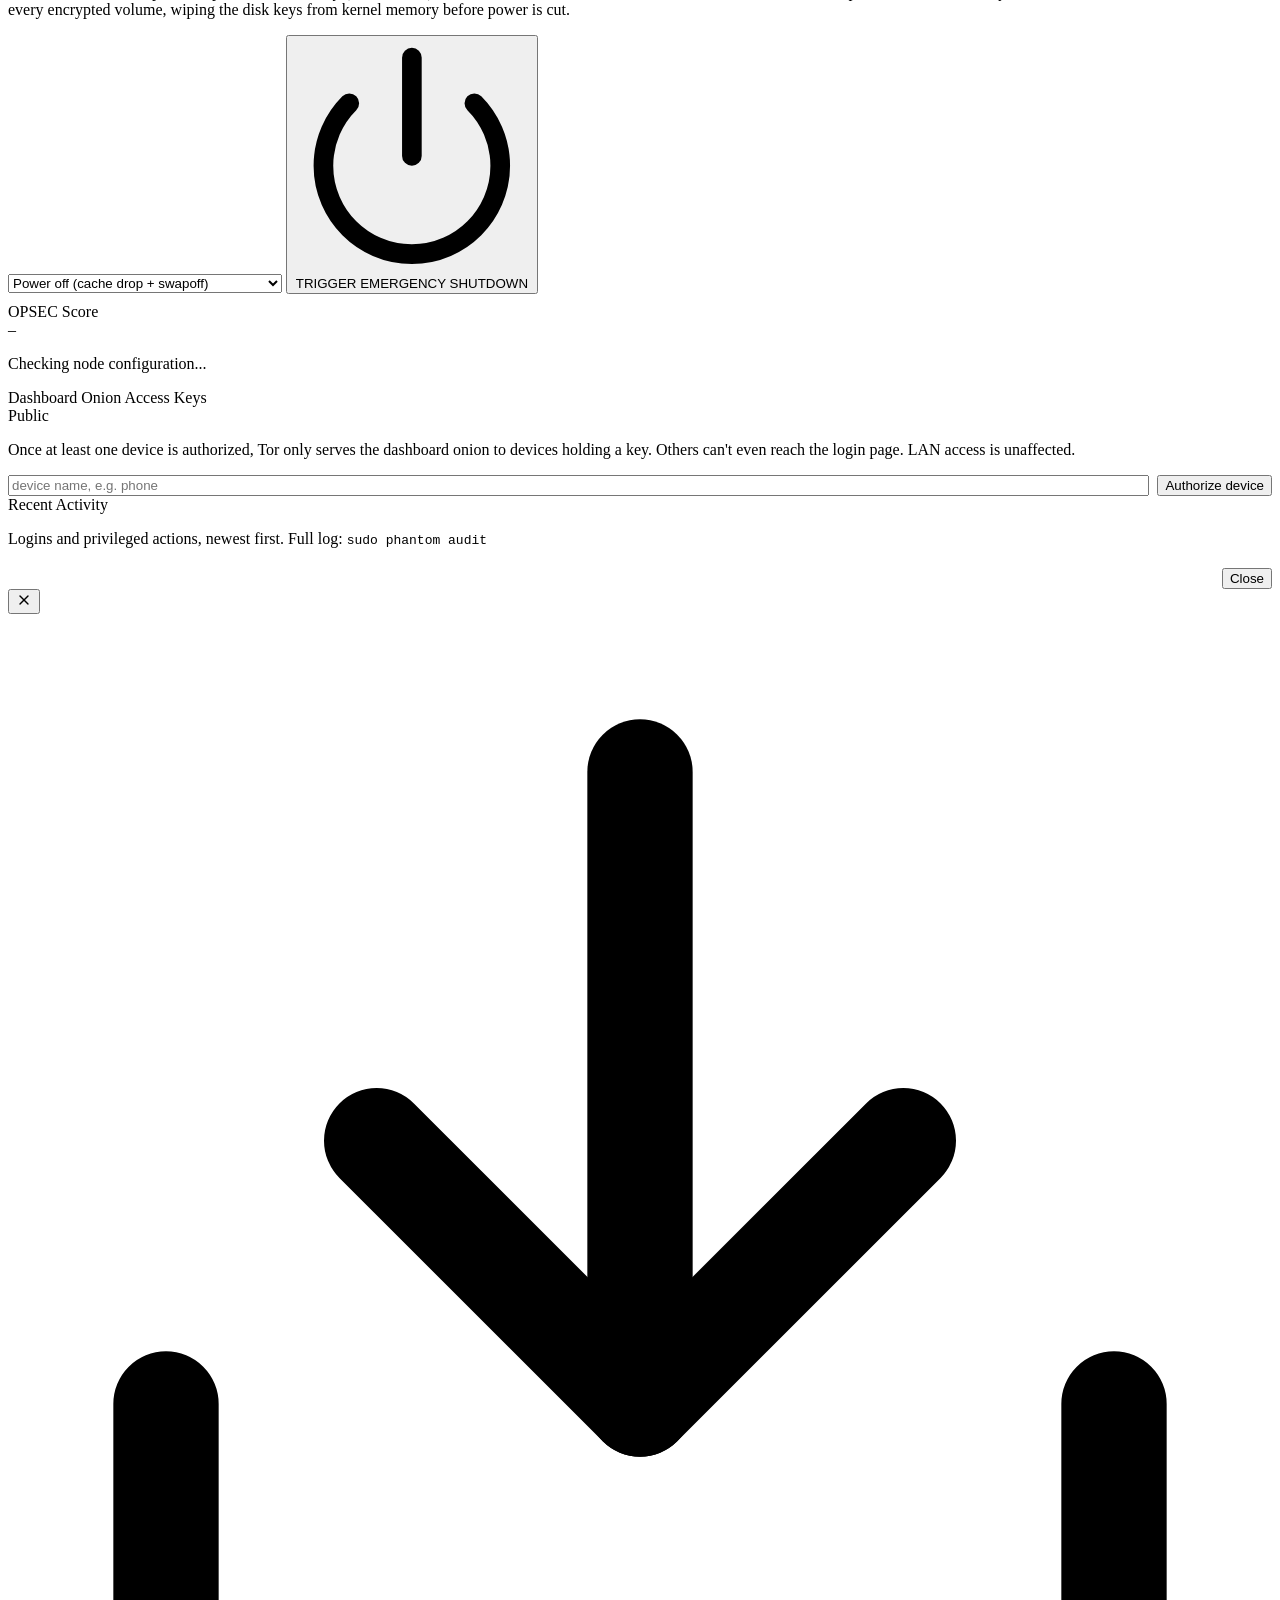
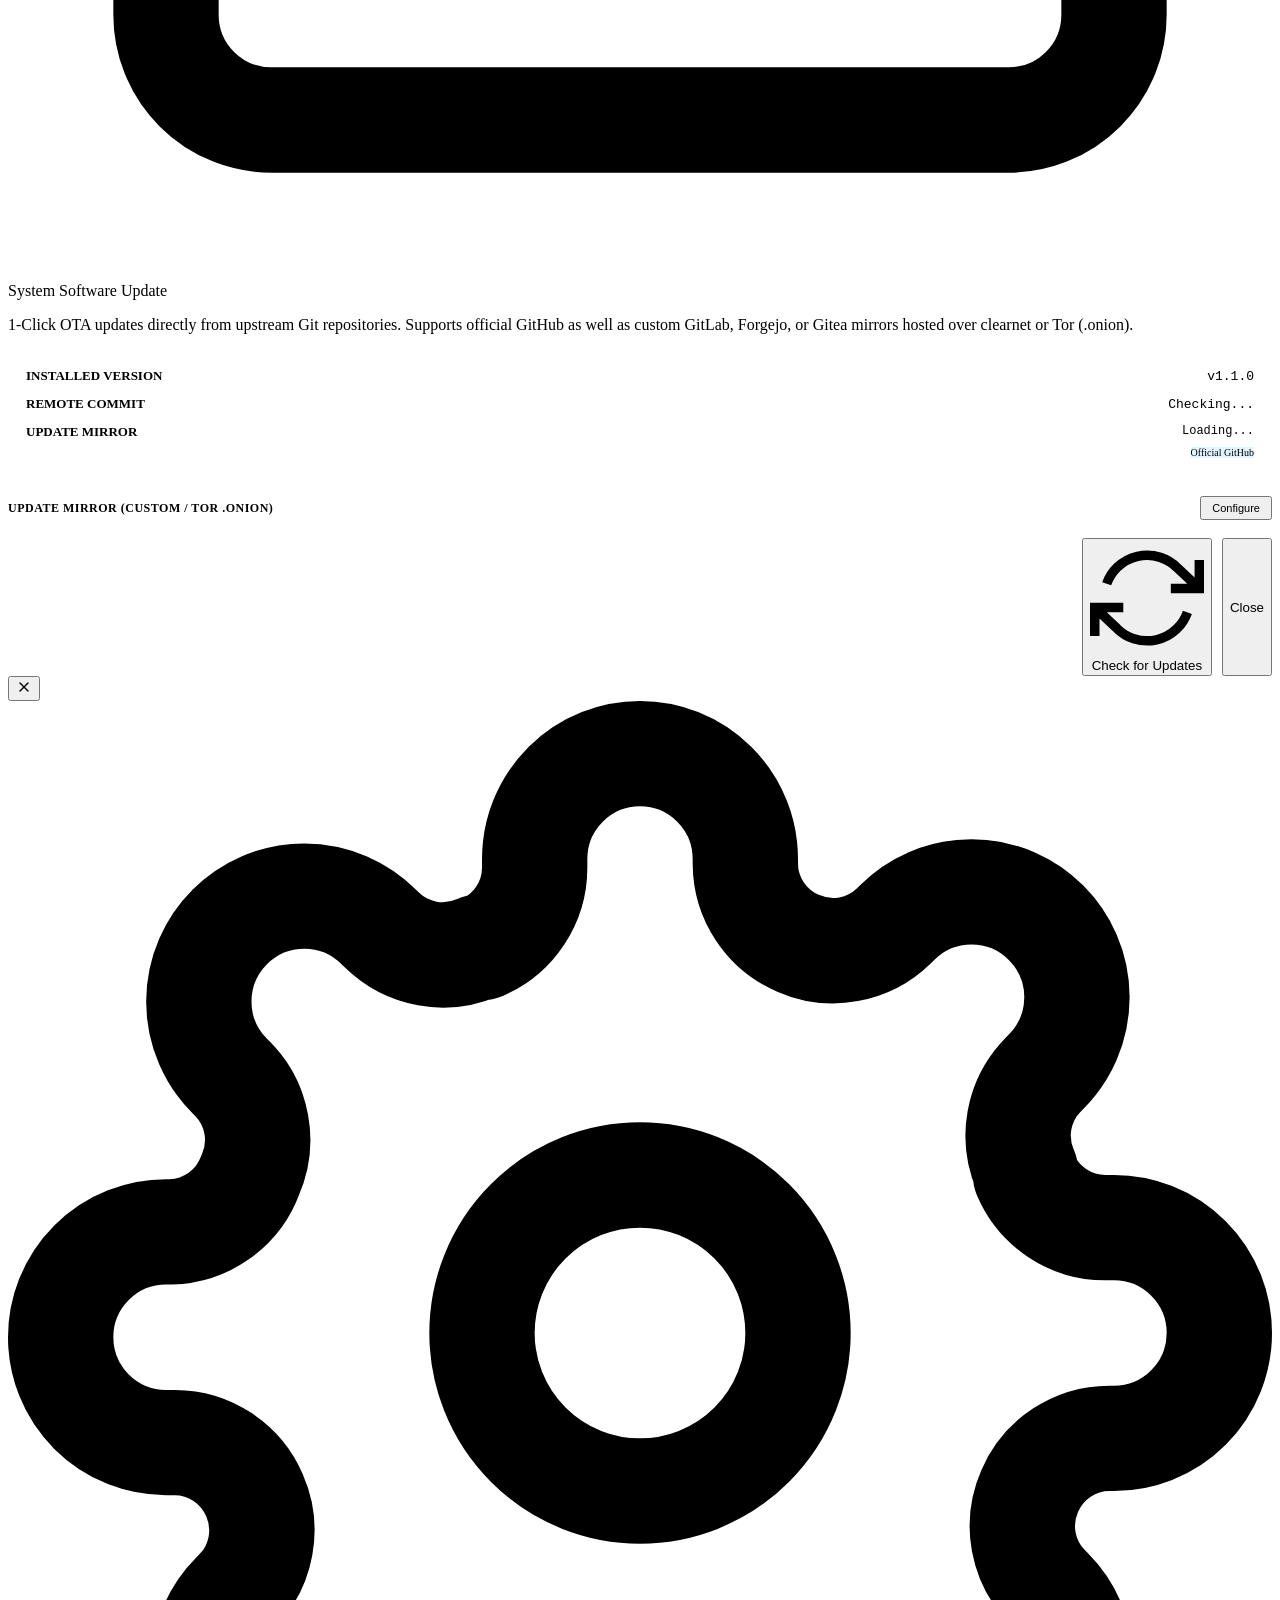
==== commit 9dbd33d8: "feat(security): 2FA, onion client auth, signed updates, stronger panic - TOTP two-factor login (RFC " ====
--- a/dashboard/templates/index.html
+++ b/dashboard/templates/index.html
@@ -8,7 +8,7 @@
     <script>
         document.documentElement.classList.remove('no-js');
     </script>
-    <link rel="stylesheet" href="/static/css/style.css?v=1.3.0">
+    <link rel="stylesheet" href="/static/css/style.css?v=1.4.0">
     <style>
         /* Hidden by default when JavaScript executes normally */
         #tor-nojs-banner {
@@ -378,8 +378,14 @@
                     </div>
                 </div>
                 <p class="opsec-desc">
-                    Forces memory cache drop (/proc/sys/vm/drop_caches) and initiates immediate hard machine shutdown to resist live RAM forensic capture.
+                    Flushes RAM caches, pulls swap back into memory (<code>swapoff -a</code>) and forces an immediate hard shutdown to resist live forensic capture.
+                    <b>Nuke</b> additionally runs <code>cryptsetup luksSuspend</code> on every encrypted volume, wiping the disk keys from kernel memory before power is cut.
                 </p>
+                <select id="panic-mode" class="form-control" style="margin-bottom: 10px; max-width: 320px;">
+                    <option value="poweroff">Power off (cache drop + swapoff)</option>
+                    <option value="reboot">Hard reboot</option>
+                    <option value="nuke">Nuke: wipe LUKS keys + instant power cut</option>
+                </select>
                 <button class="btn btn-danger" onclick="triggerPanic()">
                     <svg class="btn-icon" viewBox="0 0 24 24" fill="none" stroke="currentColor" stroke-width="2" stroke-linecap="round" stroke-linejoin="round">
                         <path d="M18.36 6.64a9 9 0 1 1-12.73 0"></path>
@@ -389,27 +395,41 @@
                 </button>
             </div>
 
-            <!-- OPSEC System Audit -->
+            <!-- OPSEC Score: live checks with fix commands -->
             <div class="opsec-section">
                 <div class="opsec-header">
-                    <div class="opsec-title">
-                        <span>Kernel & Network Hardening Audit</span>
-                    </div>
-                </div>
-                <table class="opsec-audit-table">
-                    <tr>
-                        <td>TCP Timestamps (Anti-Uptime Fingerprinting)</td>
-                        <td id="audit-timestamps" style="color: var(--accent-green);">Disabled (Hardened)</td>
-                    </tr>
-                    <tr>
-                        <td>UFW Firewall Policy</td>
-                        <td id="audit-ufw" style="color: var(--accent-green);">Zero-WAN Strict Isolation</td>
-                    </tr>
-                    <tr>
-                        <td>Tor Hidden Service v3 Cryptography</td>
-                        <td style="color: var(--accent-green);">ed25519 Elliptic Curve</td>
-                    </tr>
-                </table>
+                    <div class="opsec-title"><span>OPSEC Score</span></div>
+                    <span id="opsec-score-badge" class="tag-badge tag-ram">–</span>
+                </div>
+                <p class="opsec-desc" id="opsec-score-summary">Checking node configuration...</p>
+                <div id="opsec-score-list" class="opsec-checks"></div>
+            </div>
+
+            <!-- Tor v3 Client Authorization -->
+            <div class="opsec-section">
+                <div class="opsec-header">
+                    <div class="opsec-title"><span>Dashboard Onion Access Keys</span></div>
+                    <span id="onion-auth-badge" class="tag-badge tag-ram">Public</span>
+                </div>
+                <p class="opsec-desc">
+                    Once at least one device is authorized, Tor only serves the dashboard onion to devices holding a key.
+                    Others can't even reach the login page. LAN access is unaffected.
+                </p>
+                <div id="onion-auth-list" class="opsec-checks"></div>
+                <div style="display: flex; gap: 8px; margin-top: 10px;">
+                    <input type="text" id="onion-auth-name" class="form-control" placeholder="device name, e.g. phone" maxlength="32" style="flex: 1;">
+                    <button class="btn btn-secondary" onclick="addOnionClient()">Authorize device</button>
+                </div>
+                <div id="onion-auth-result" style="display: none; margin-top: 10px; padding: 10px 12px; border: 1px solid var(--tor-border); background: var(--tor-soft); border-radius: var(--radius-sm); font-size: 12px; color: var(--tor-text); word-break: break-all;"></div>
+            </div>
+
+            <!-- Audit Log -->
+            <div class="opsec-section">
+                <div class="opsec-header">
+                    <div class="opsec-title"><span>Recent Activity</span></div>
+                </div>
+                <p class="opsec-desc">Logins and privileged actions, newest first. Full log: <code>sudo phantom audit</code></p>
+                <div id="audit-log-list" class="opsec-checks" style="font-family: var(--font-mono); font-size: 11px;"></div>
             </div>
 
             <div style="display: flex; justify-content: flex-end; margin-top: 20px;">
@@ -481,6 +501,7 @@
                 <div id="update-changelog" style="background: #06090e; border: 1px solid var(--border-color); border-radius: var(--radius-md); padding: 12px; font-size: 12px; font-family: monospace; max-height: 180px; overflow-y: auto; color: #94a3b8;"></div>
             </div>
 
+            <div id="update-signature" style="display: none; font-family: var(--font-mono); font-size: 11px; margin-bottom: 10px; text-align: center;"></div>
             <div id="update-status-msg" style="font-size: 13px; color: var(--text-muted); margin-bottom: 18px; text-align: center;"></div>
 
             <div style="display: flex; justify-content: flex-end; gap: 10px;">
@@ -623,6 +644,6 @@
     <!-- Toast Notifications Container -->
     <div id="toast-container"></div>
 
-    <script src="/static/js/app.js?v=1.3.0"></script>
+    <script src="/static/js/app.js?v=1.4.0"></script>
 </body>
 </html>
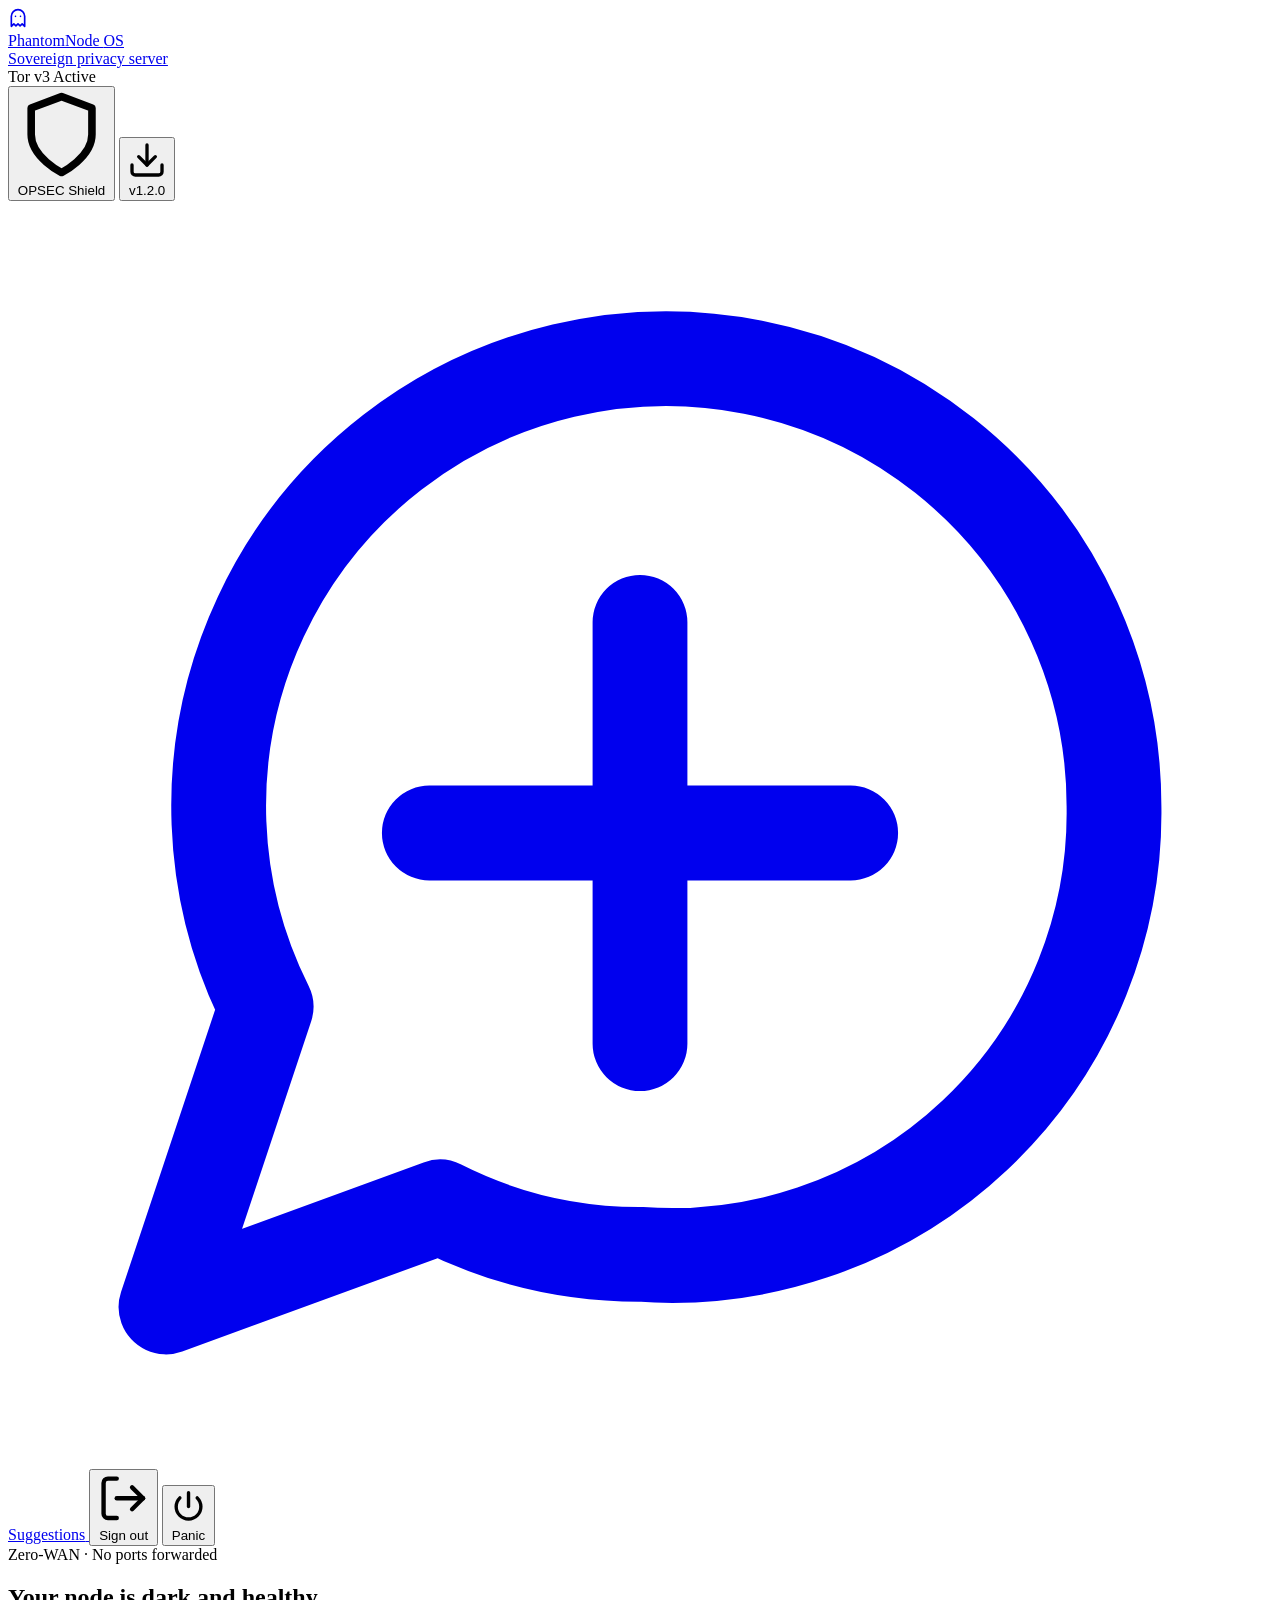
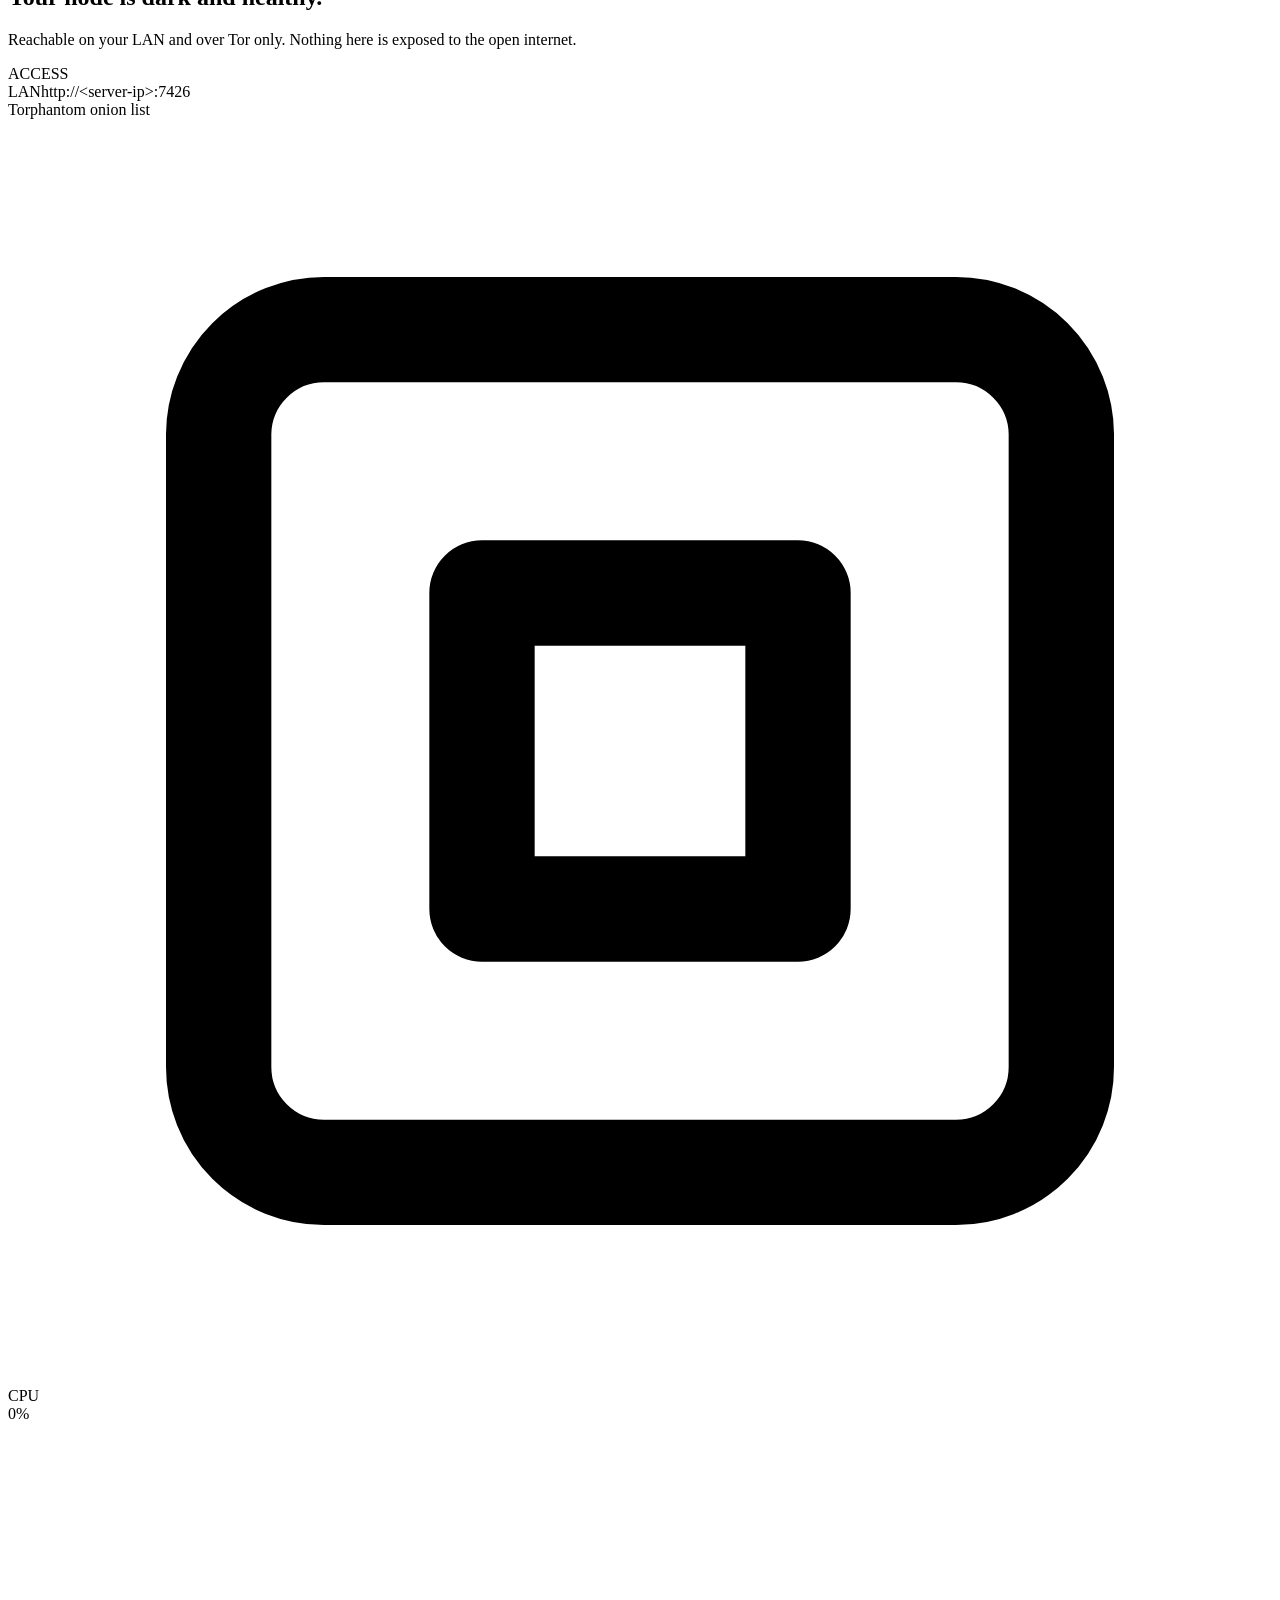
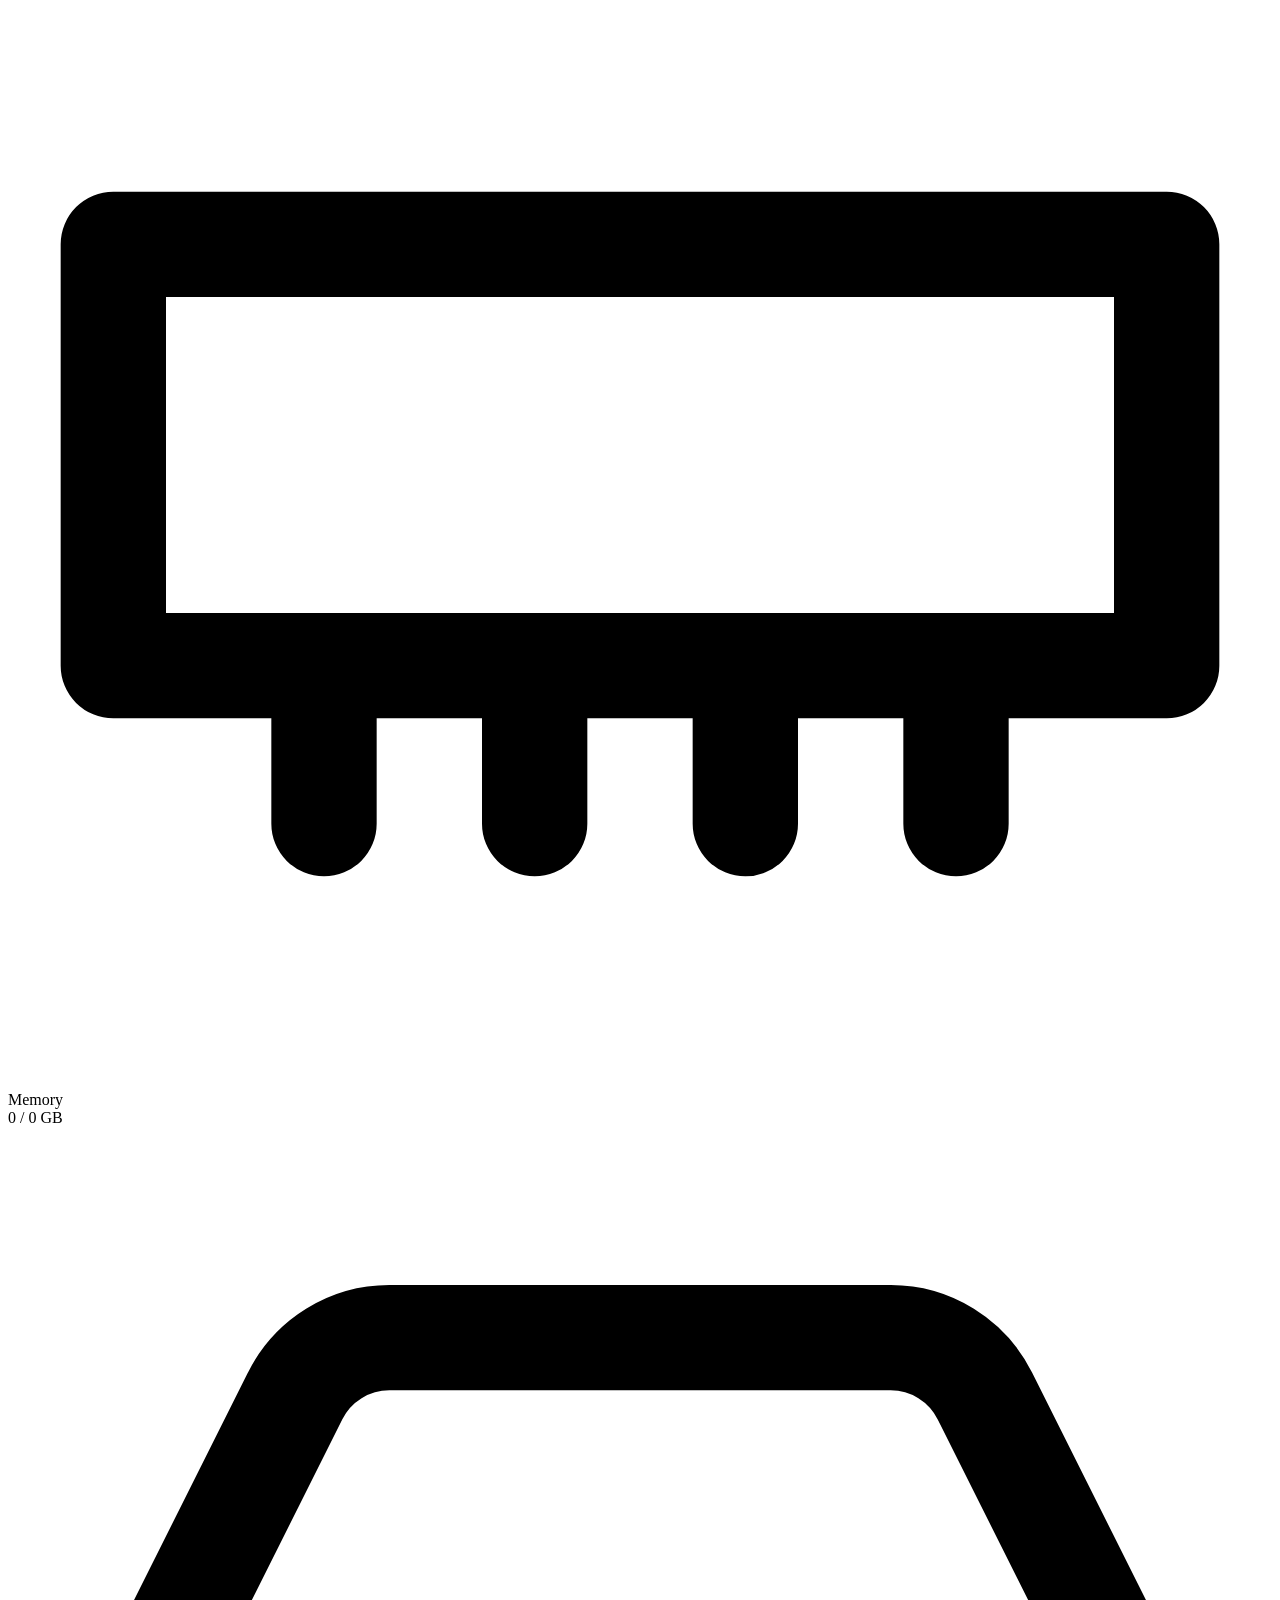
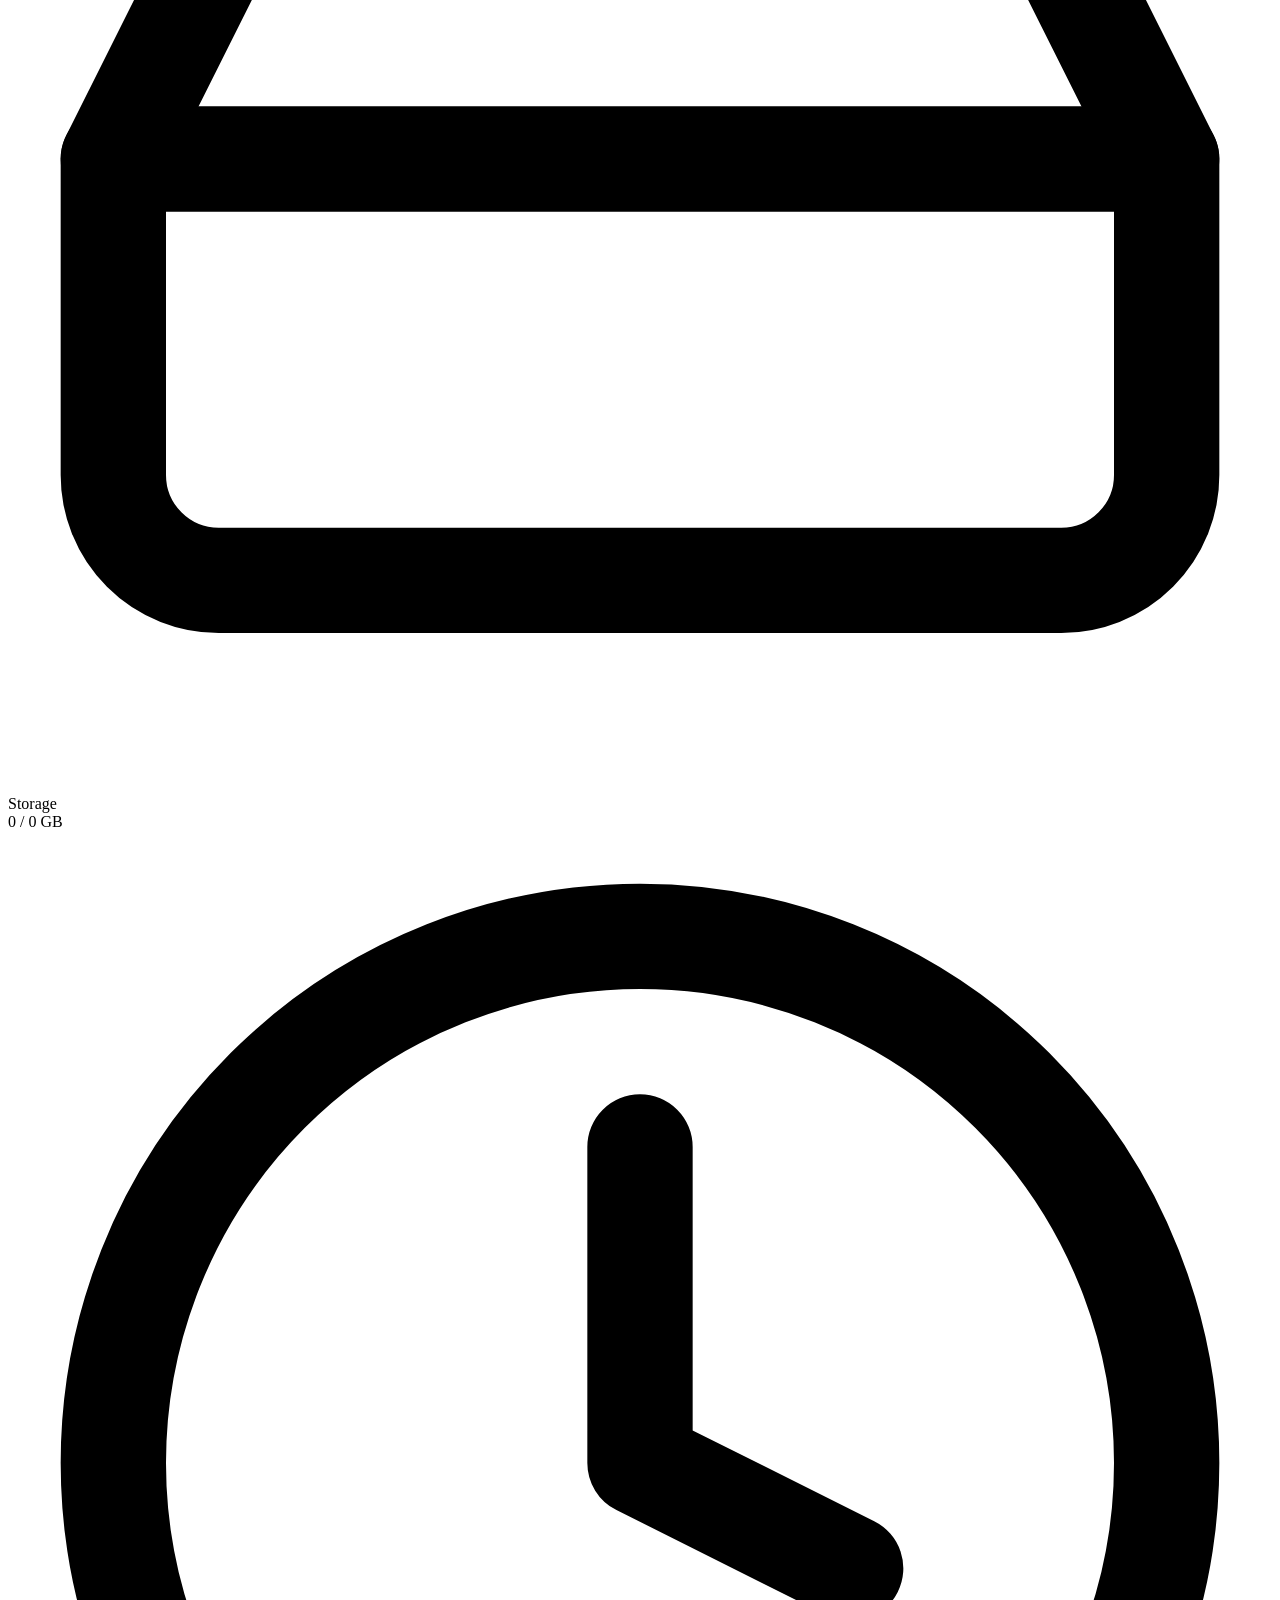
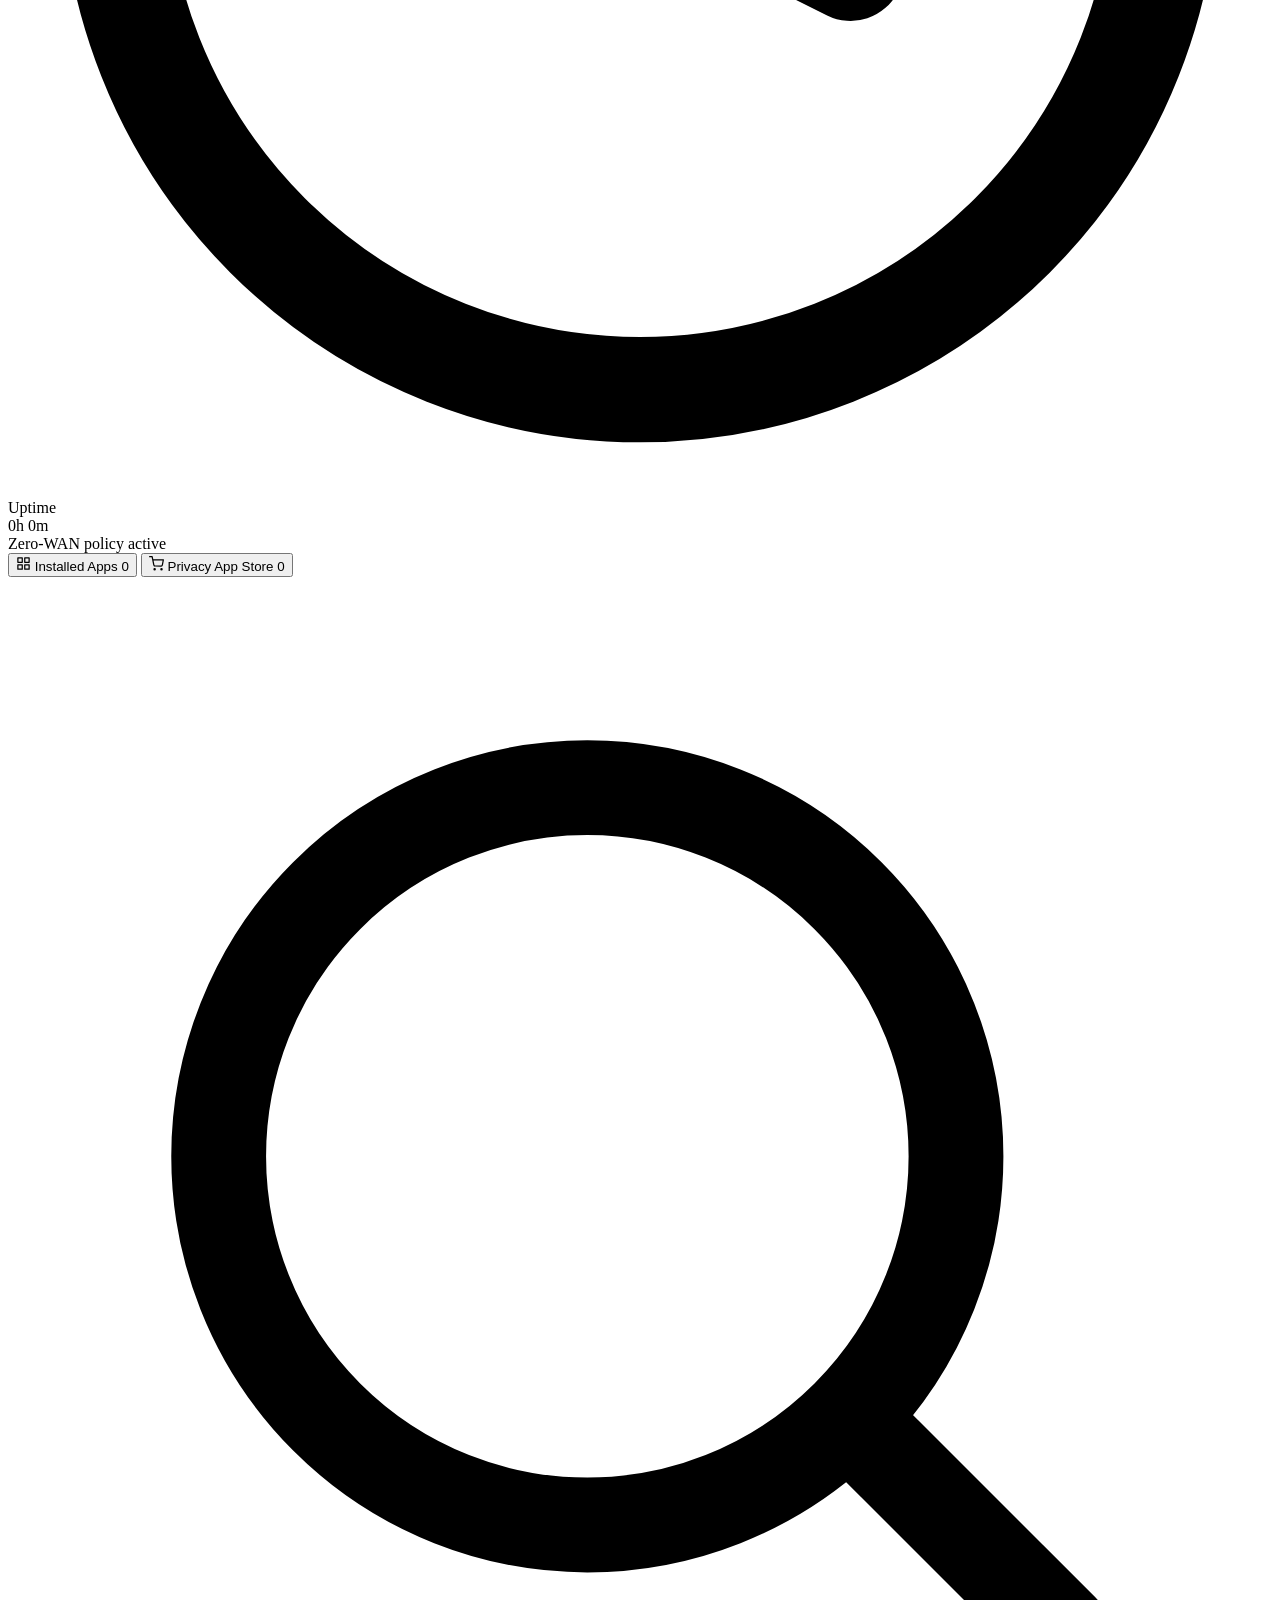
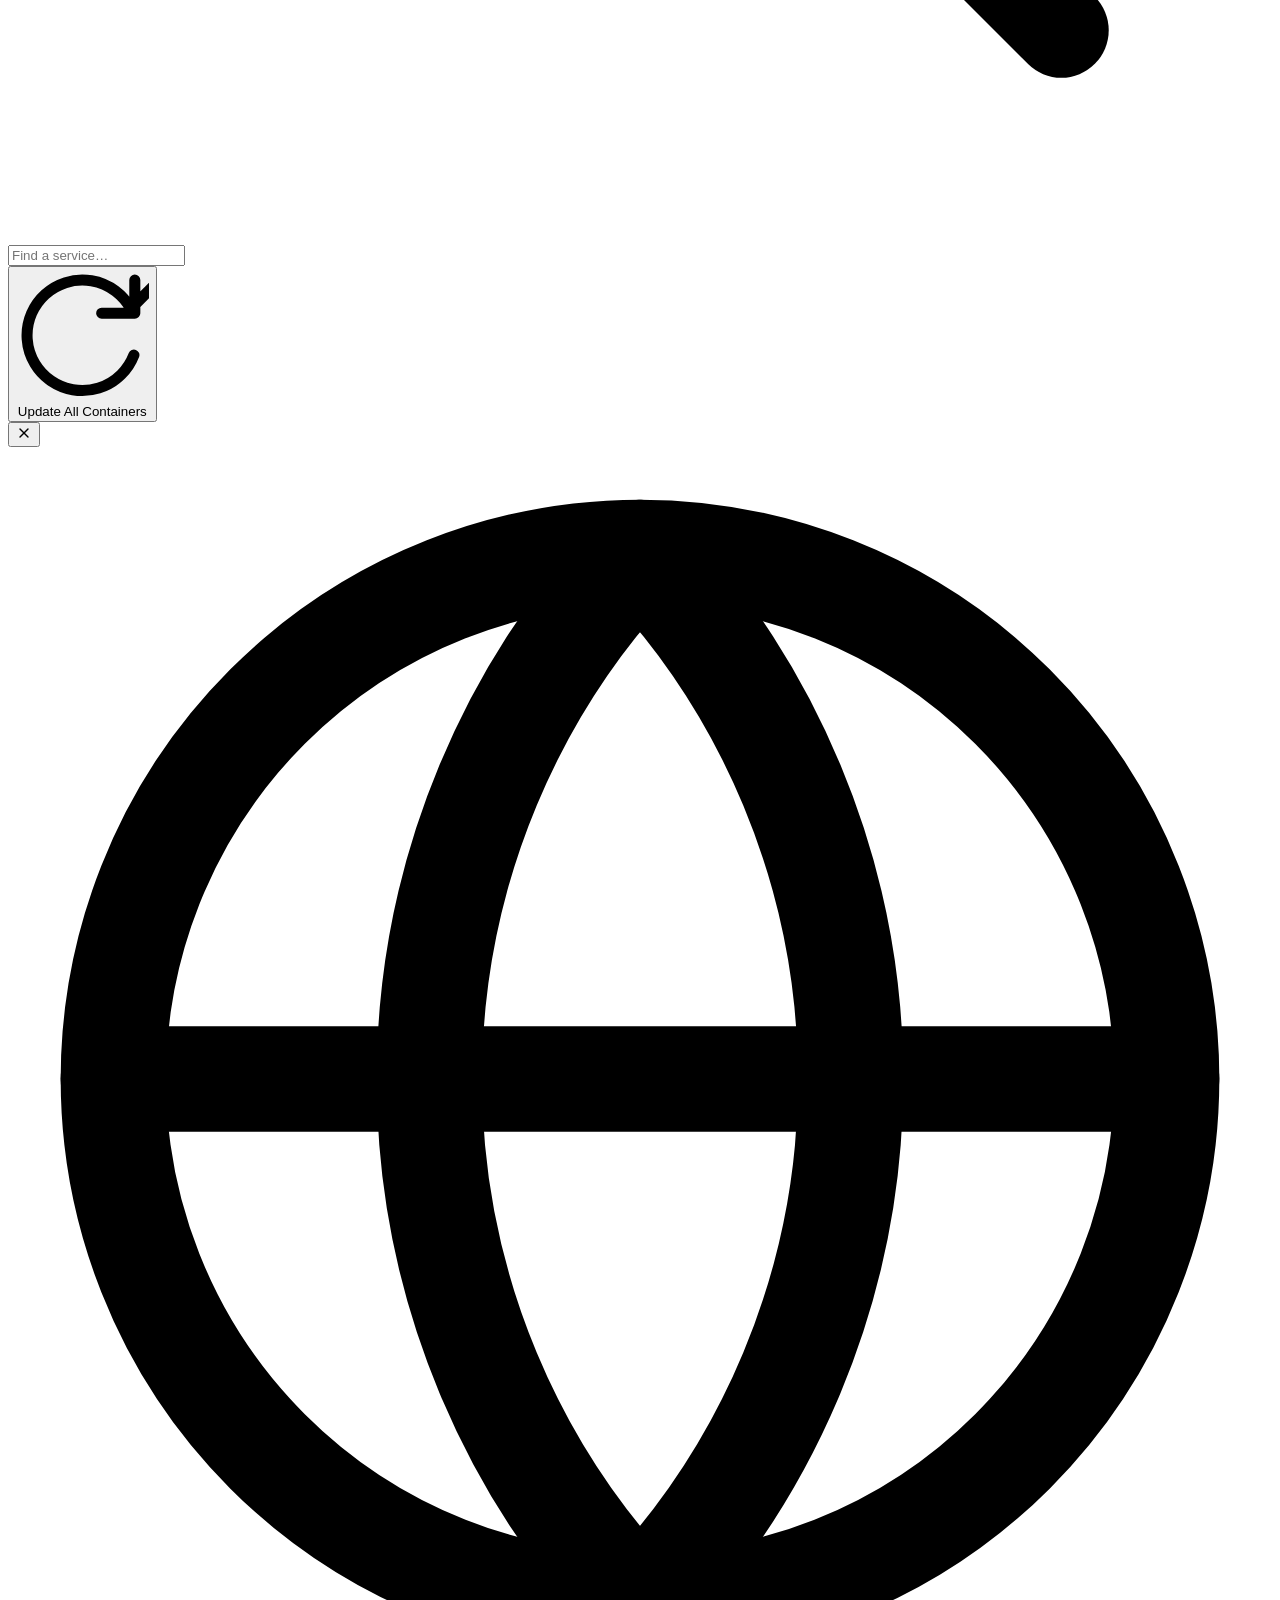
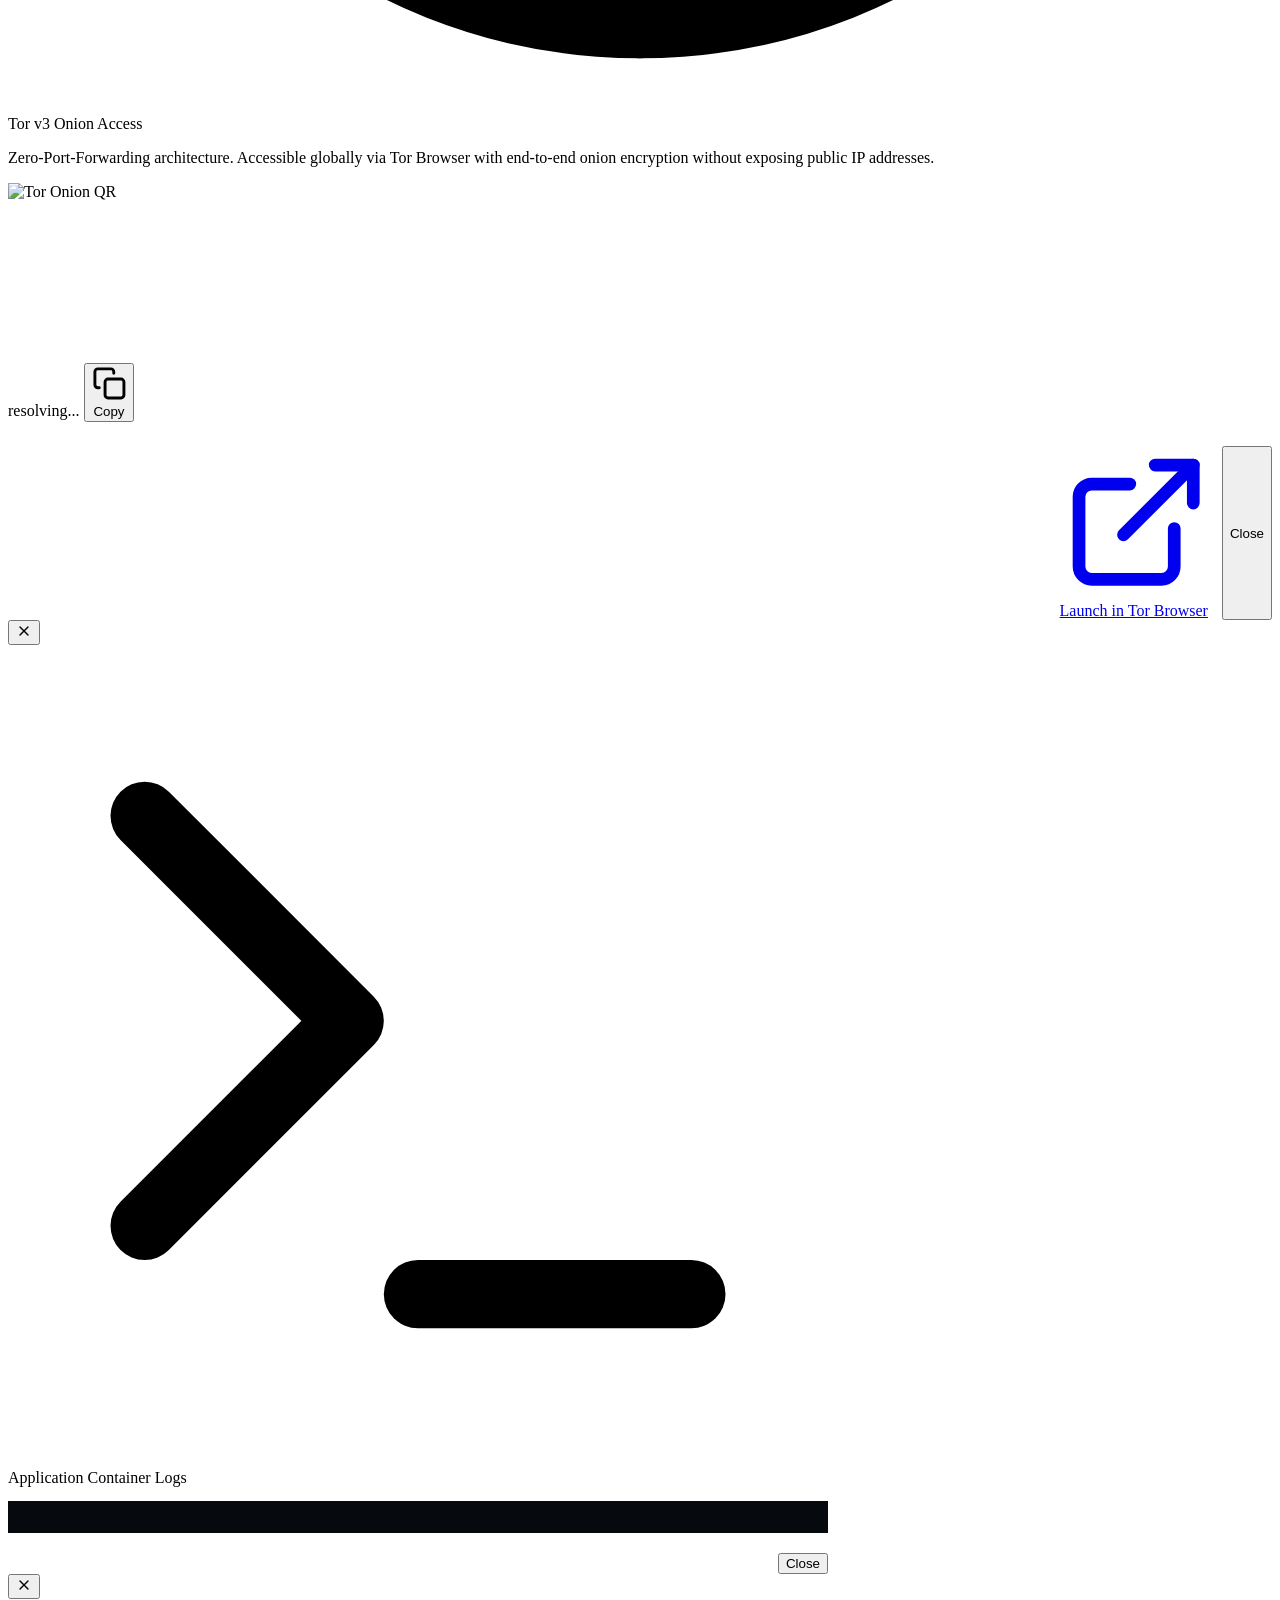
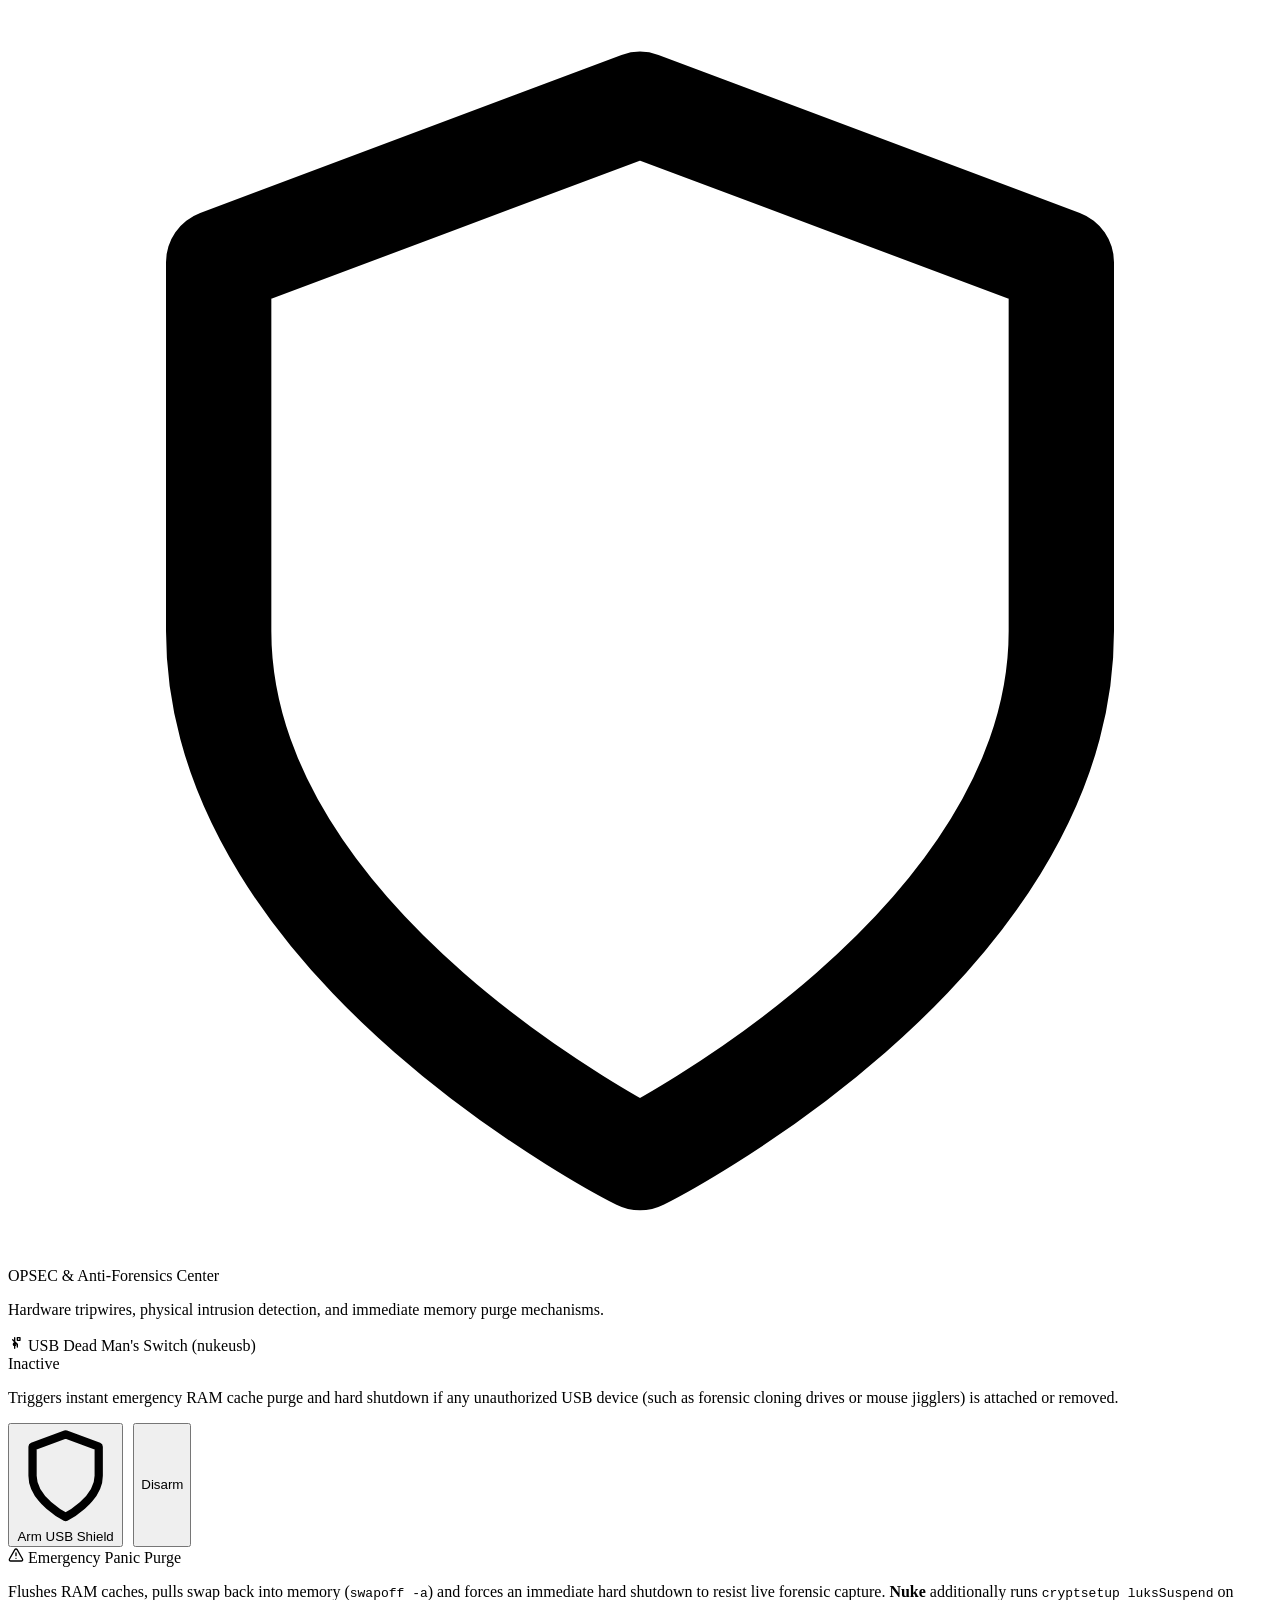
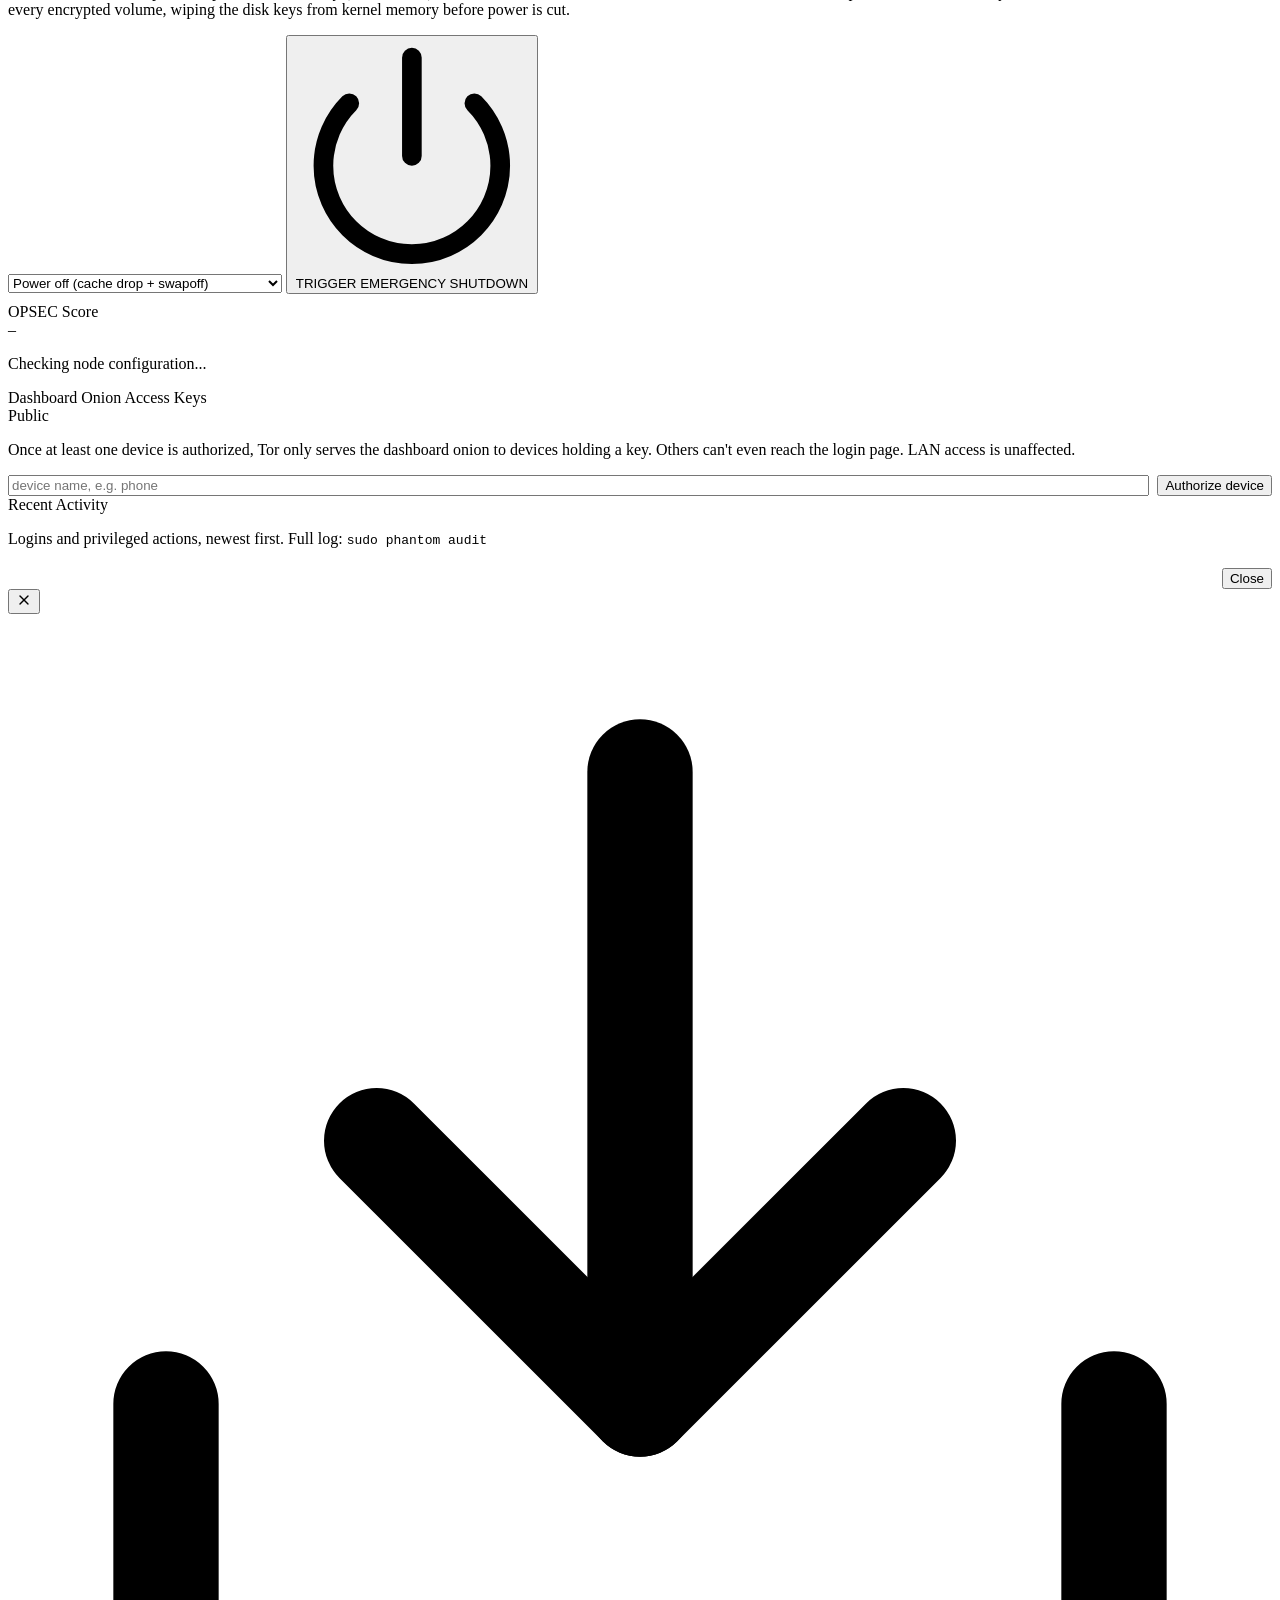
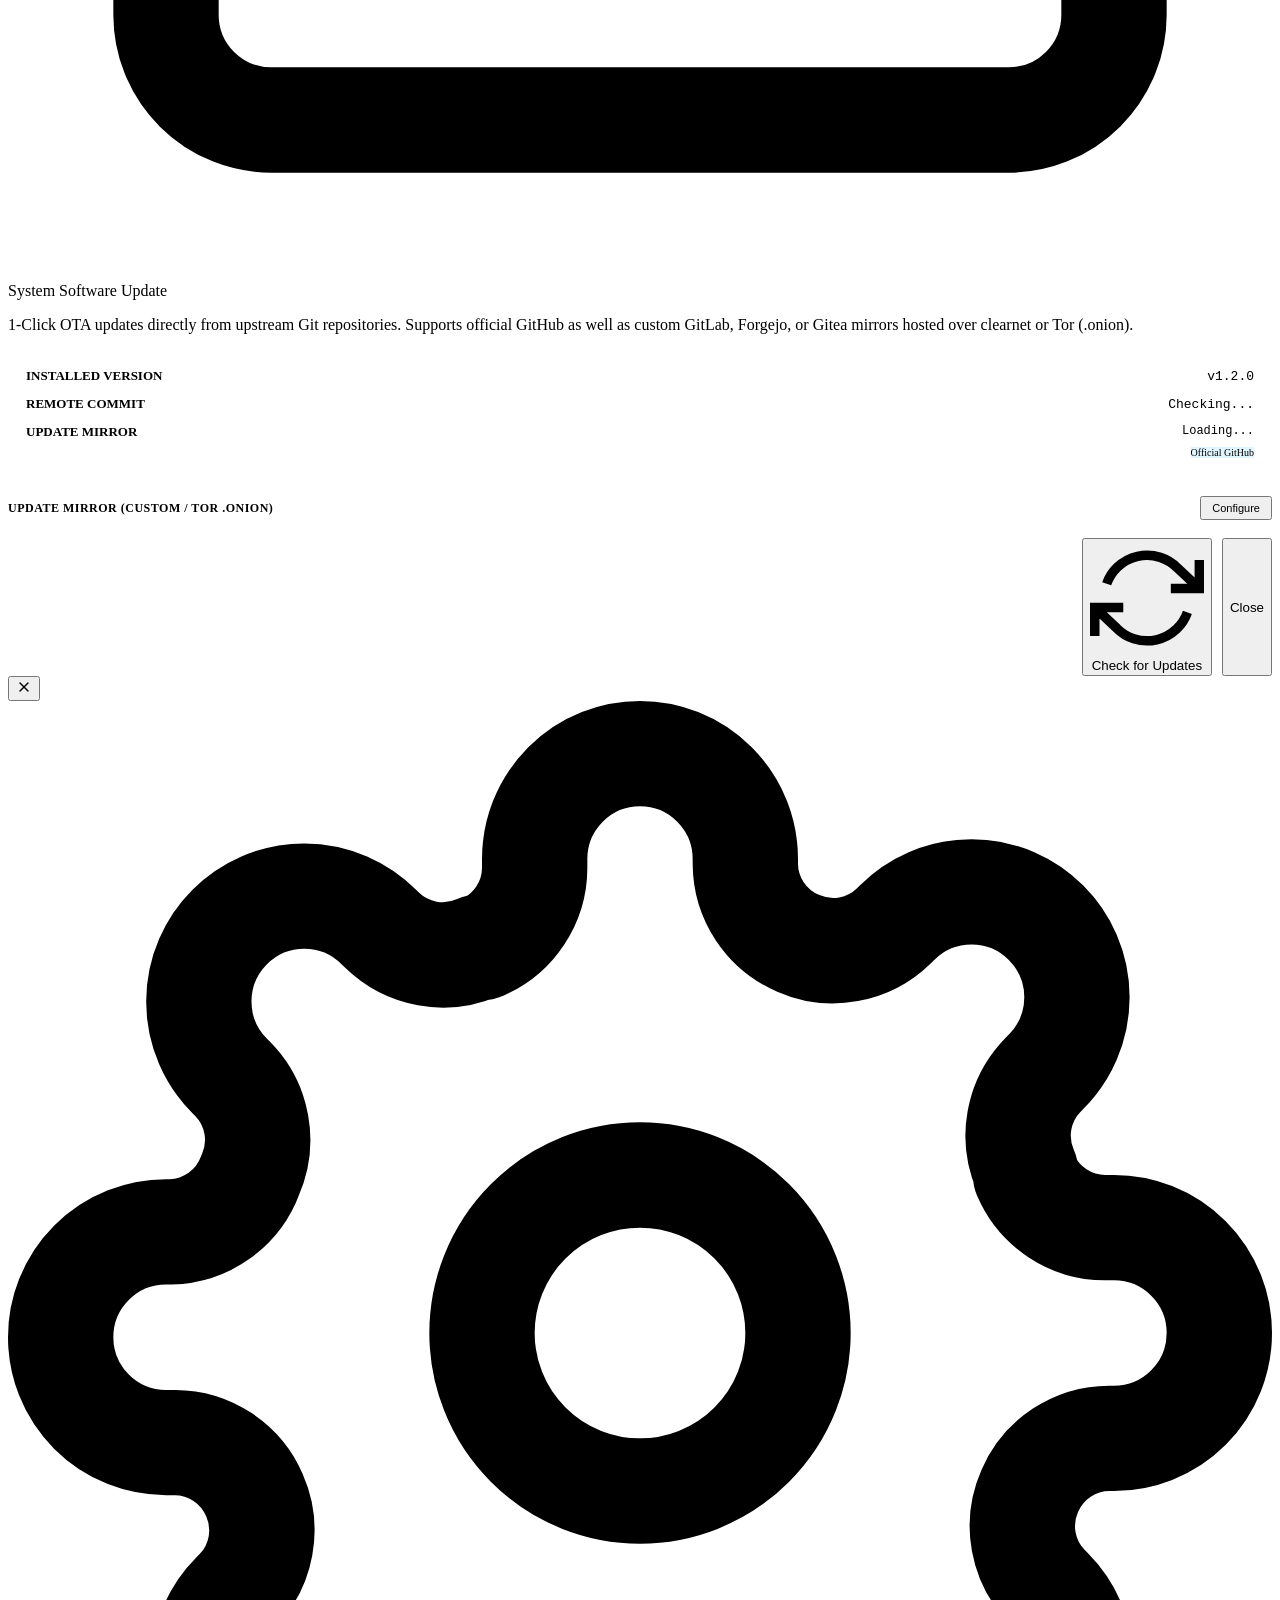
==== commit ad9ee7ee: "feat: Debian 13 installer ISO (v1.2.0) scripts/build-iso.sh remasters the signature-verified Debian " ====
--- a/dashboard/templates/index.html
+++ b/dashboard/templates/index.html
@@ -126,7 +126,7 @@
                     <polyline points="7 10 12 15 17 10"></polyline>
                     <line x1="12" y1="15" x2="12" y2="3"></line>
                 </svg>
-                <span id="update-badge-text">v1.1.0</span>
+                <span id="update-badge-text">v1.2.0</span>
             </button>
             <a class="badge suggestion-button" href="https://github.com/miatoszs/phantom-node/issues/new/choose" target="_blank" rel="noopener noreferrer" title="Request an app or suggest an improvement">
                 <svg class="badge-svg" viewBox="0 0 24 24" fill="none" stroke="currentColor" stroke-width="1.8" stroke-linecap="round" stroke-linejoin="round" aria-hidden="true"><path d="M21 11.5a8.4 8.4 0 0 1-9 8.5 8.4 8.4 0 0 1-3.8-.9L3 21l1.9-5.7A8.5 8.5 0 1 1 21 11.5z"></path><path d="M8 12h8M12 8v8"></path></svg>
@@ -462,7 +462,7 @@
             <div style="background: var(--bg-card); border: 1px solid var(--border-color); border-radius: var(--radius-lg); padding: 18px; margin-bottom: 18px;">
                 <div style="display: flex; justify-content: space-between; align-items: center; margin-bottom: 12px;">
                     <span style="font-size: 13px; color: var(--text-muted); font-weight: 600;">INSTALLED VERSION</span>
-                    <span id="update-current-ver" class="tag-badge tag-ram" style="font-family: monospace;">v1.1.0</span>
+                    <span id="update-current-ver" class="tag-badge tag-ram" style="font-family: monospace;">v1.2.0</span>
                 </div>
                 <div style="display: flex; justify-content: space-between; align-items: center; margin-bottom: 12px;">
                     <span style="font-size: 13px; color: var(--text-muted); font-weight: 600;">REMOTE COMMIT</span>
